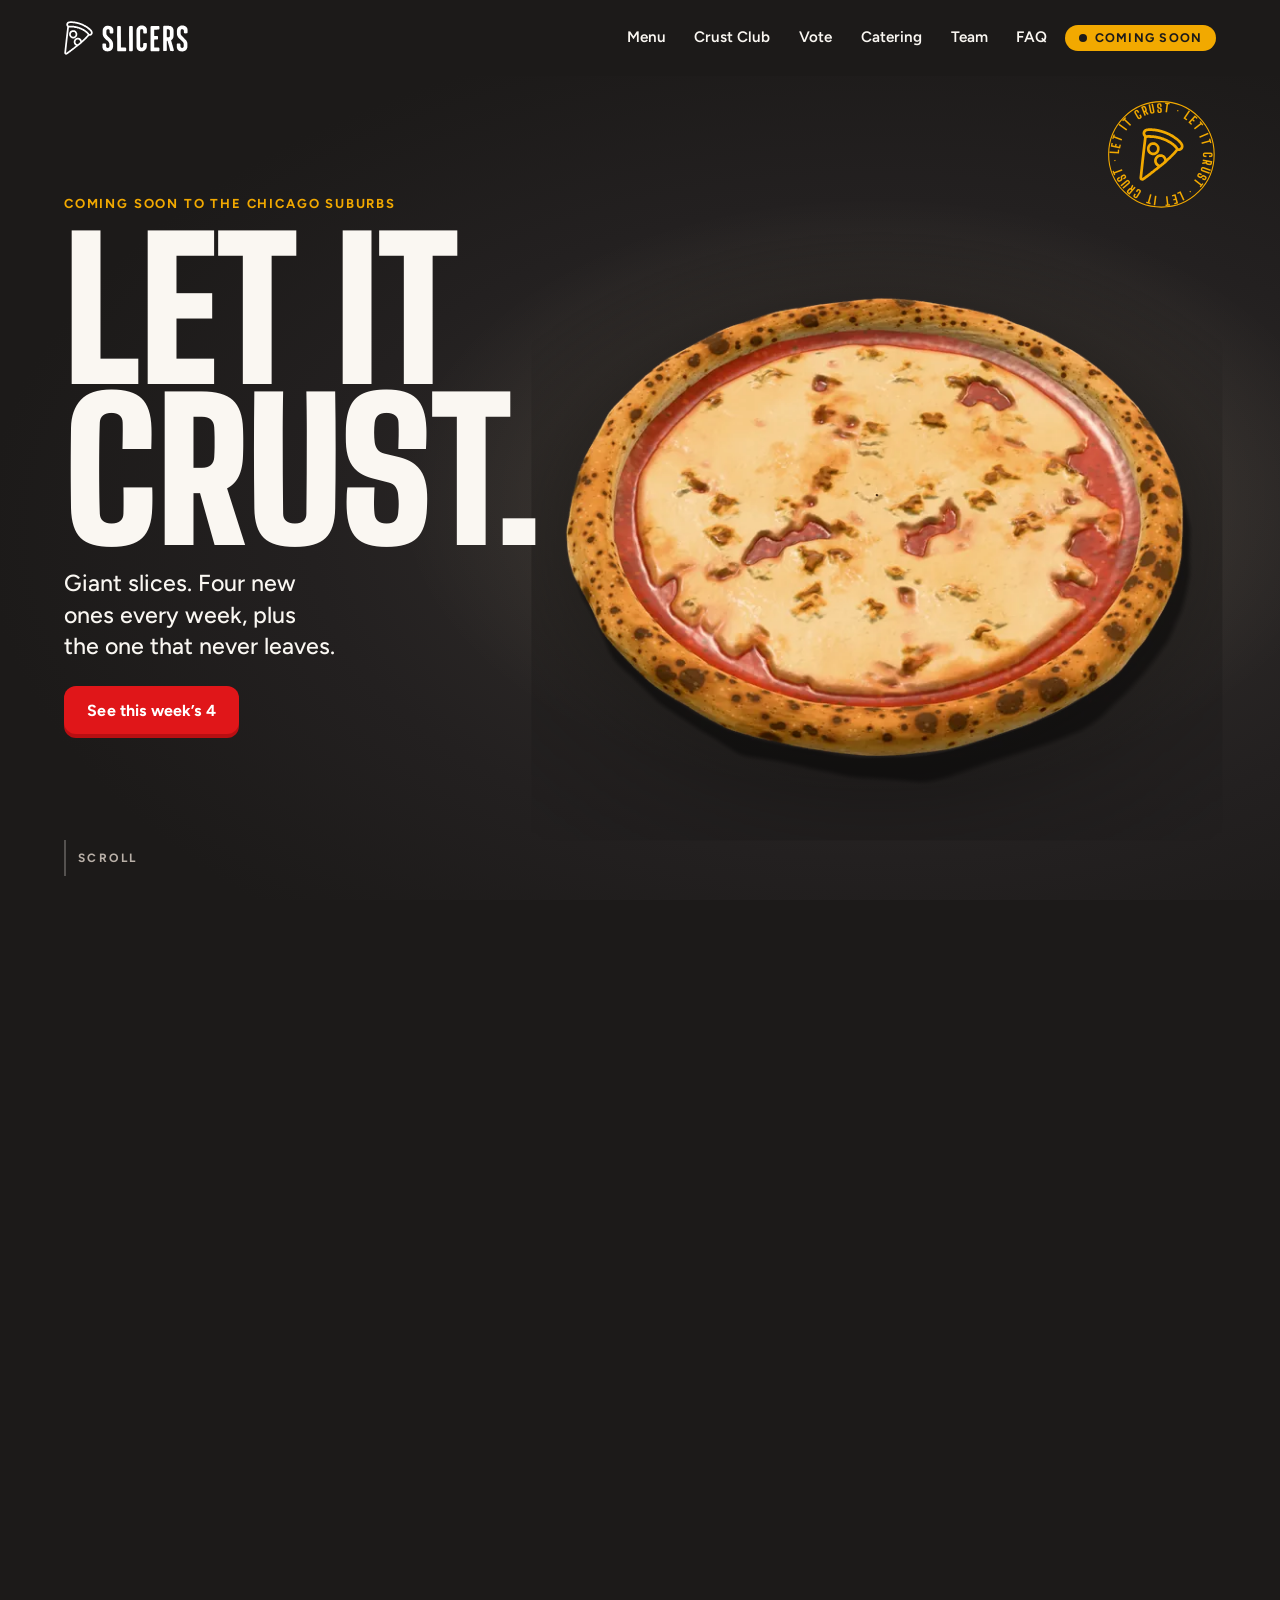
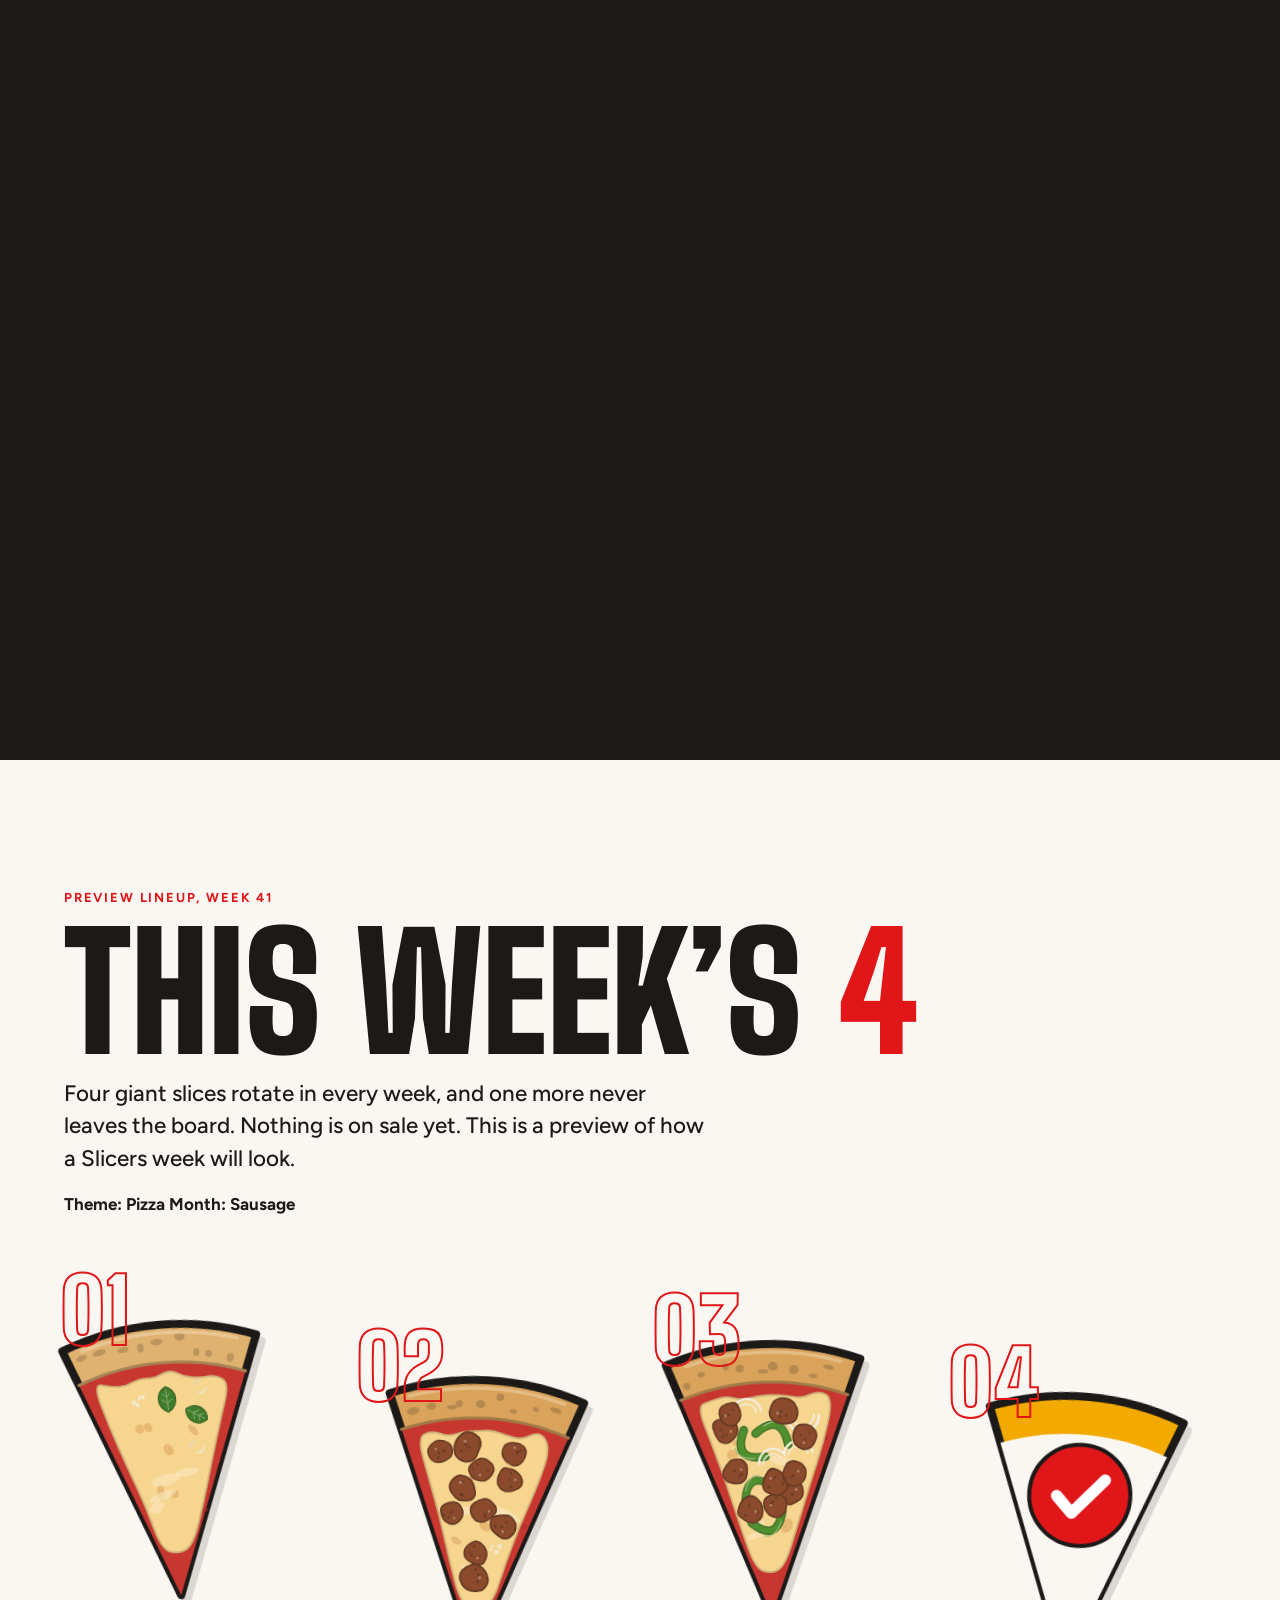
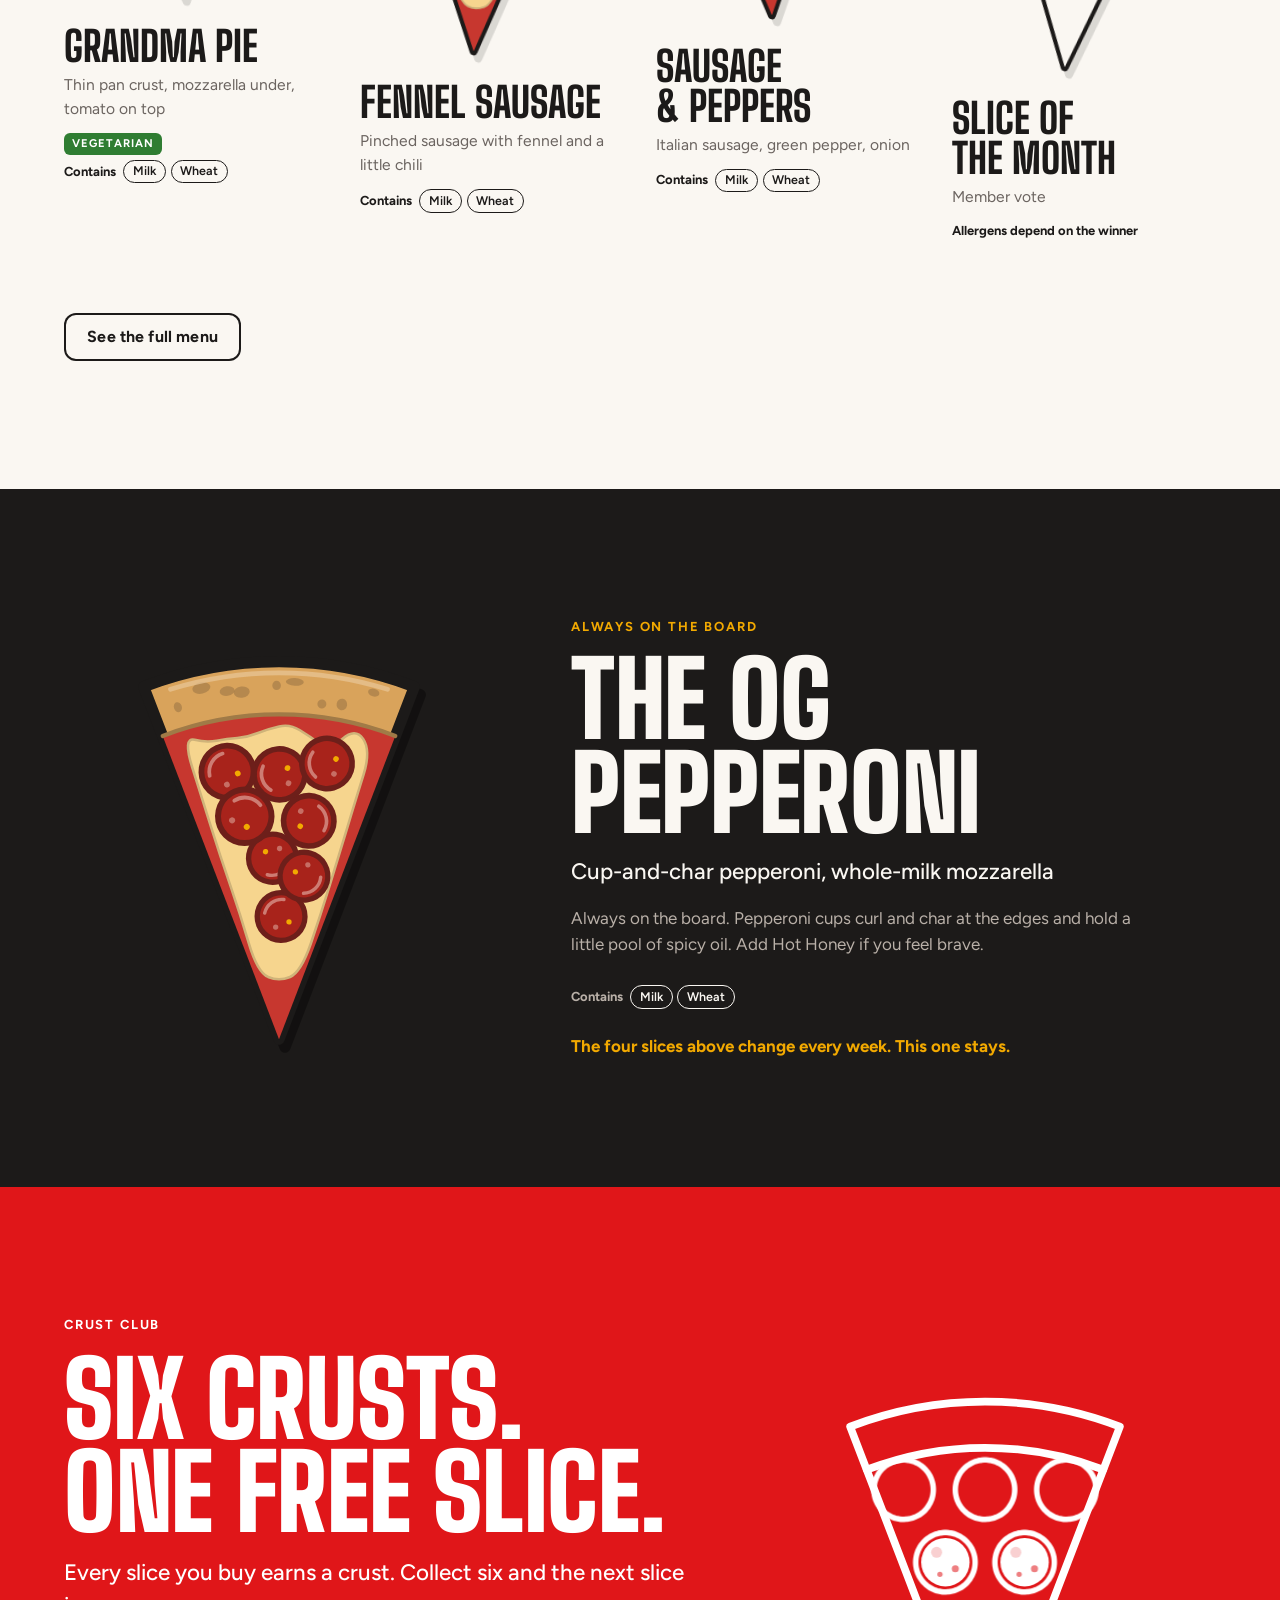
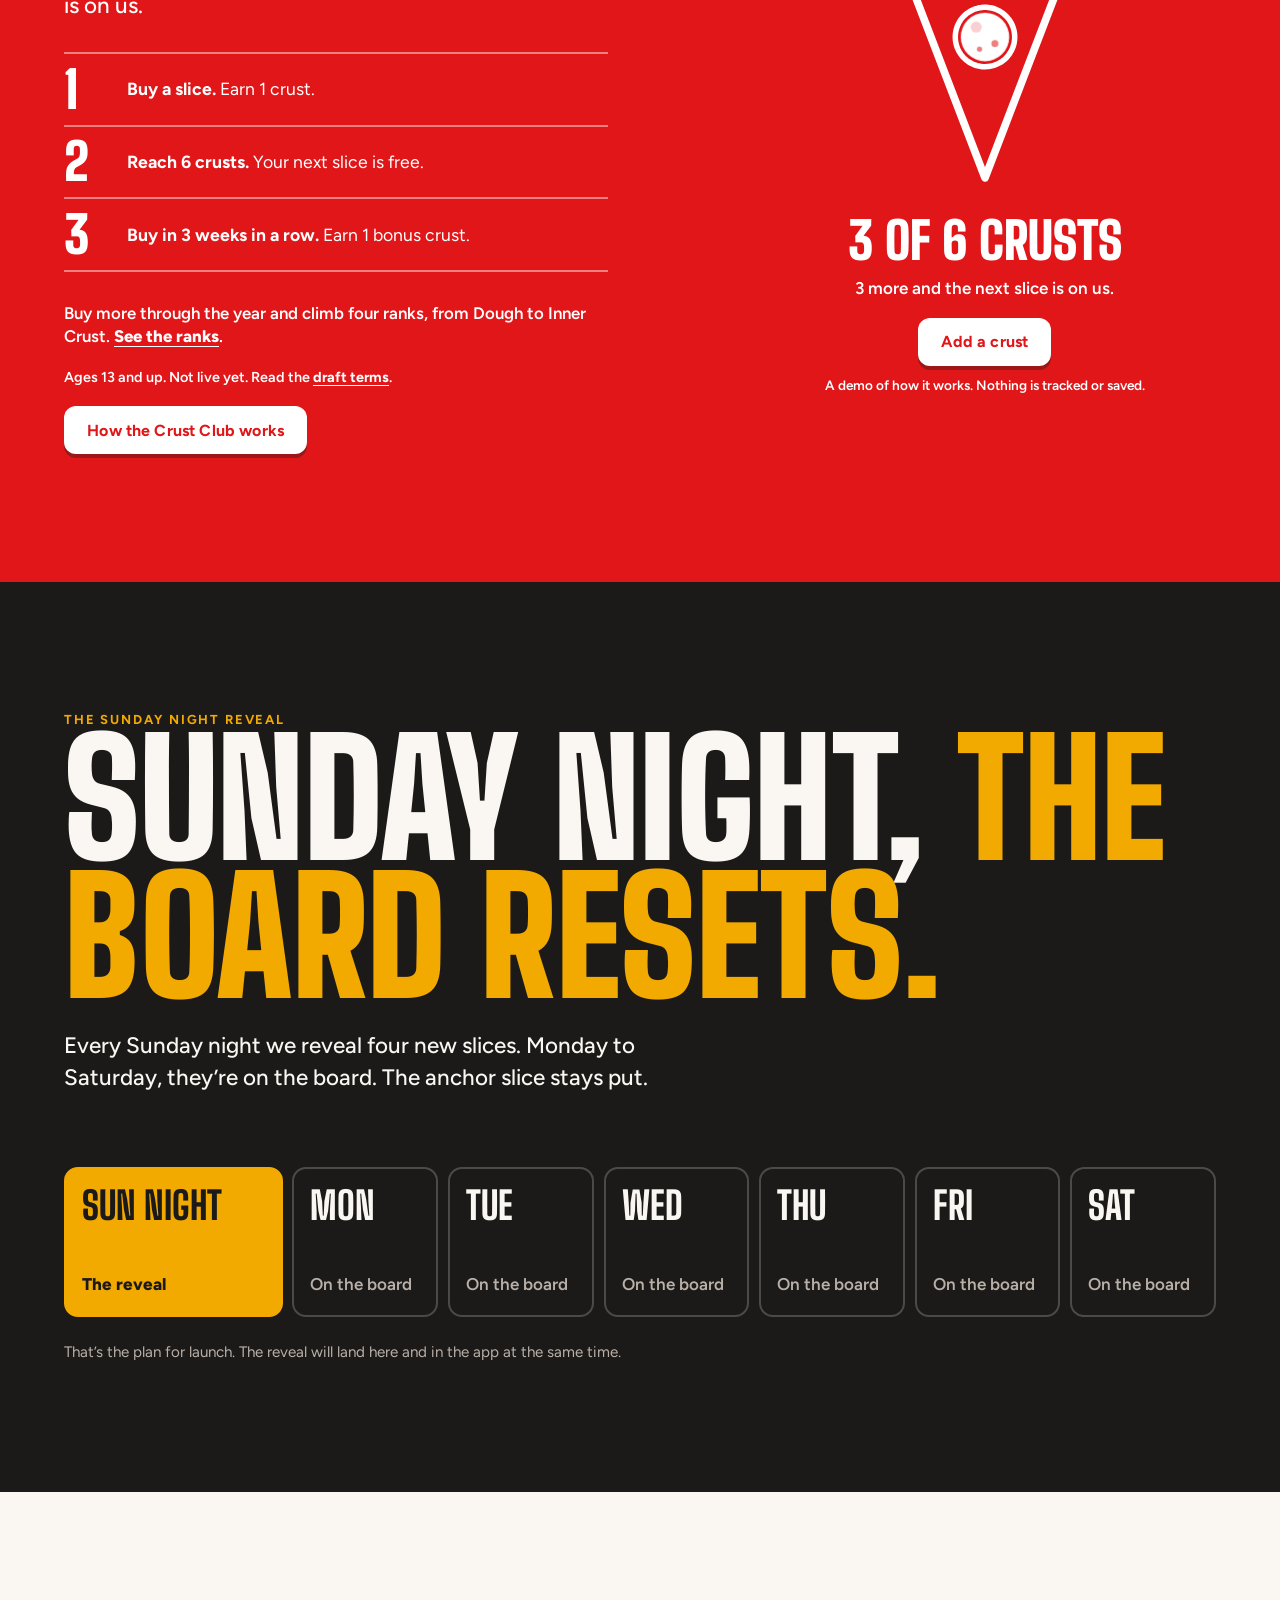
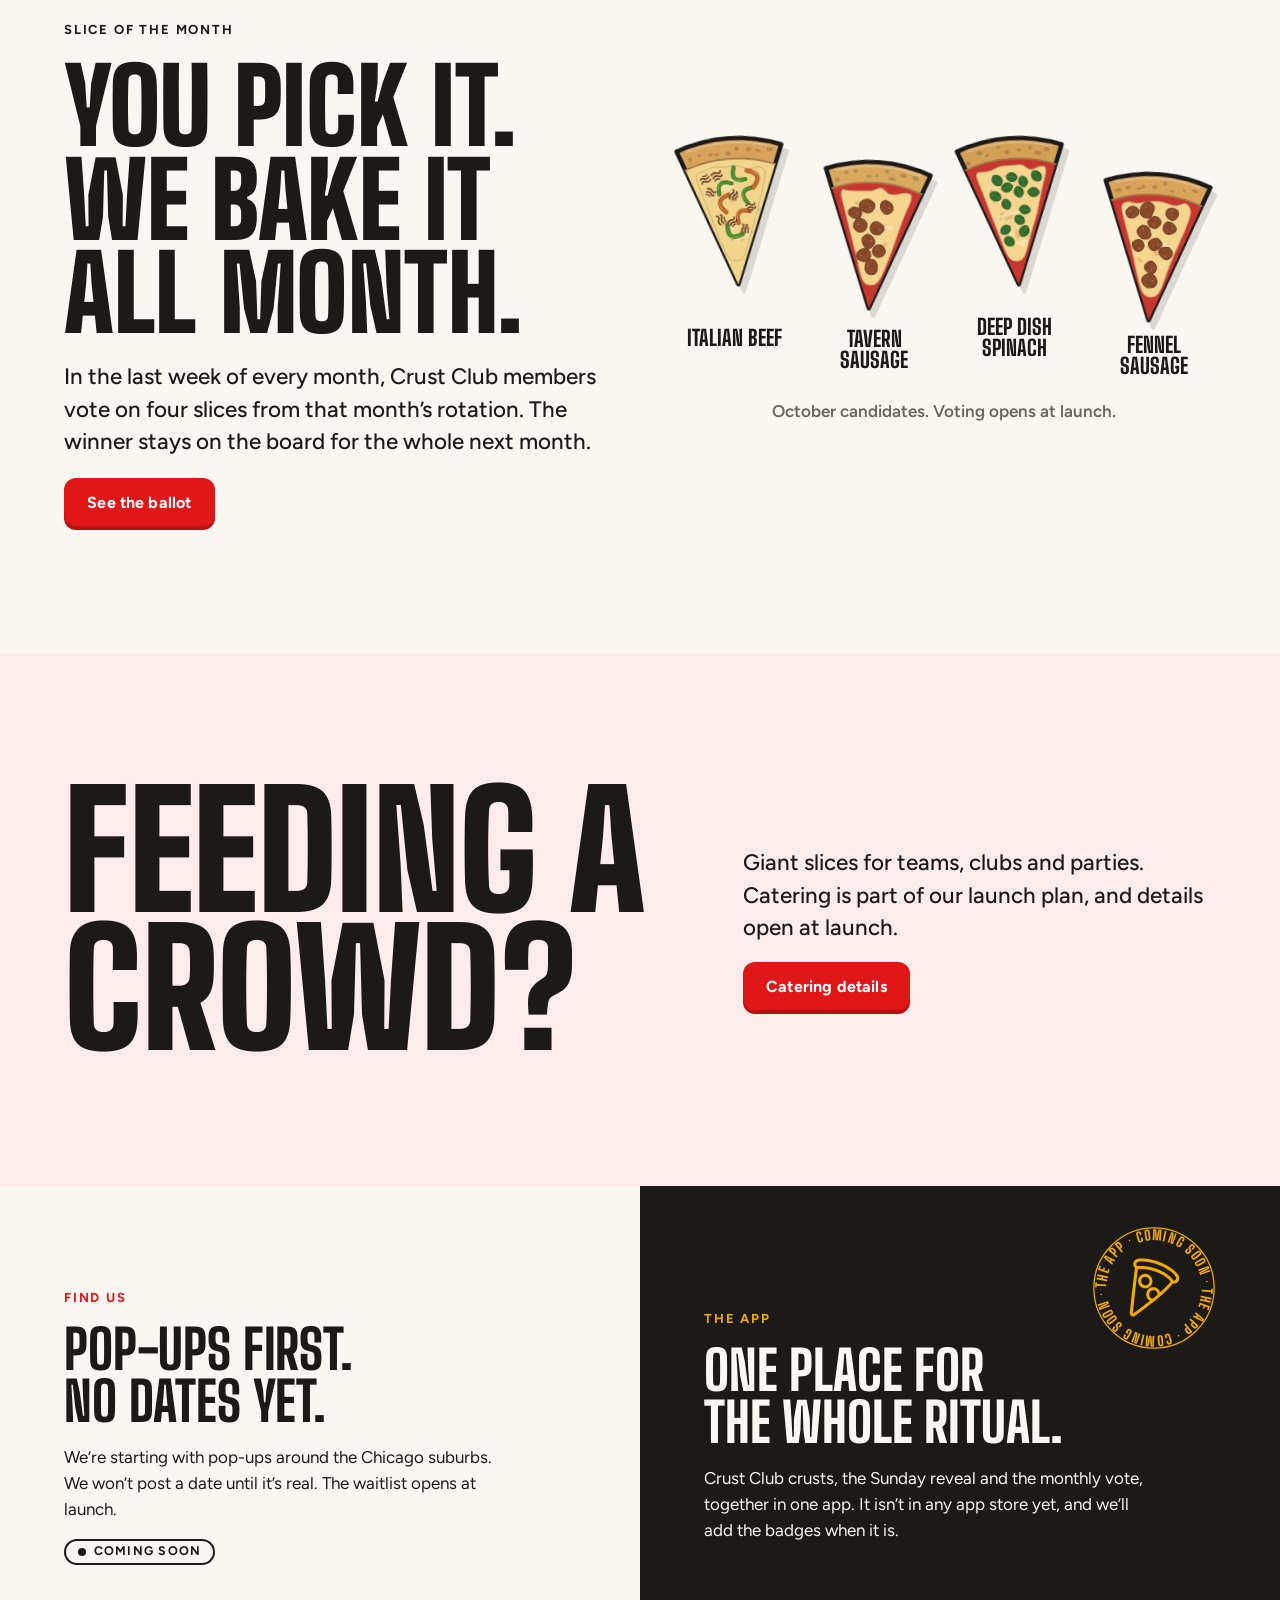
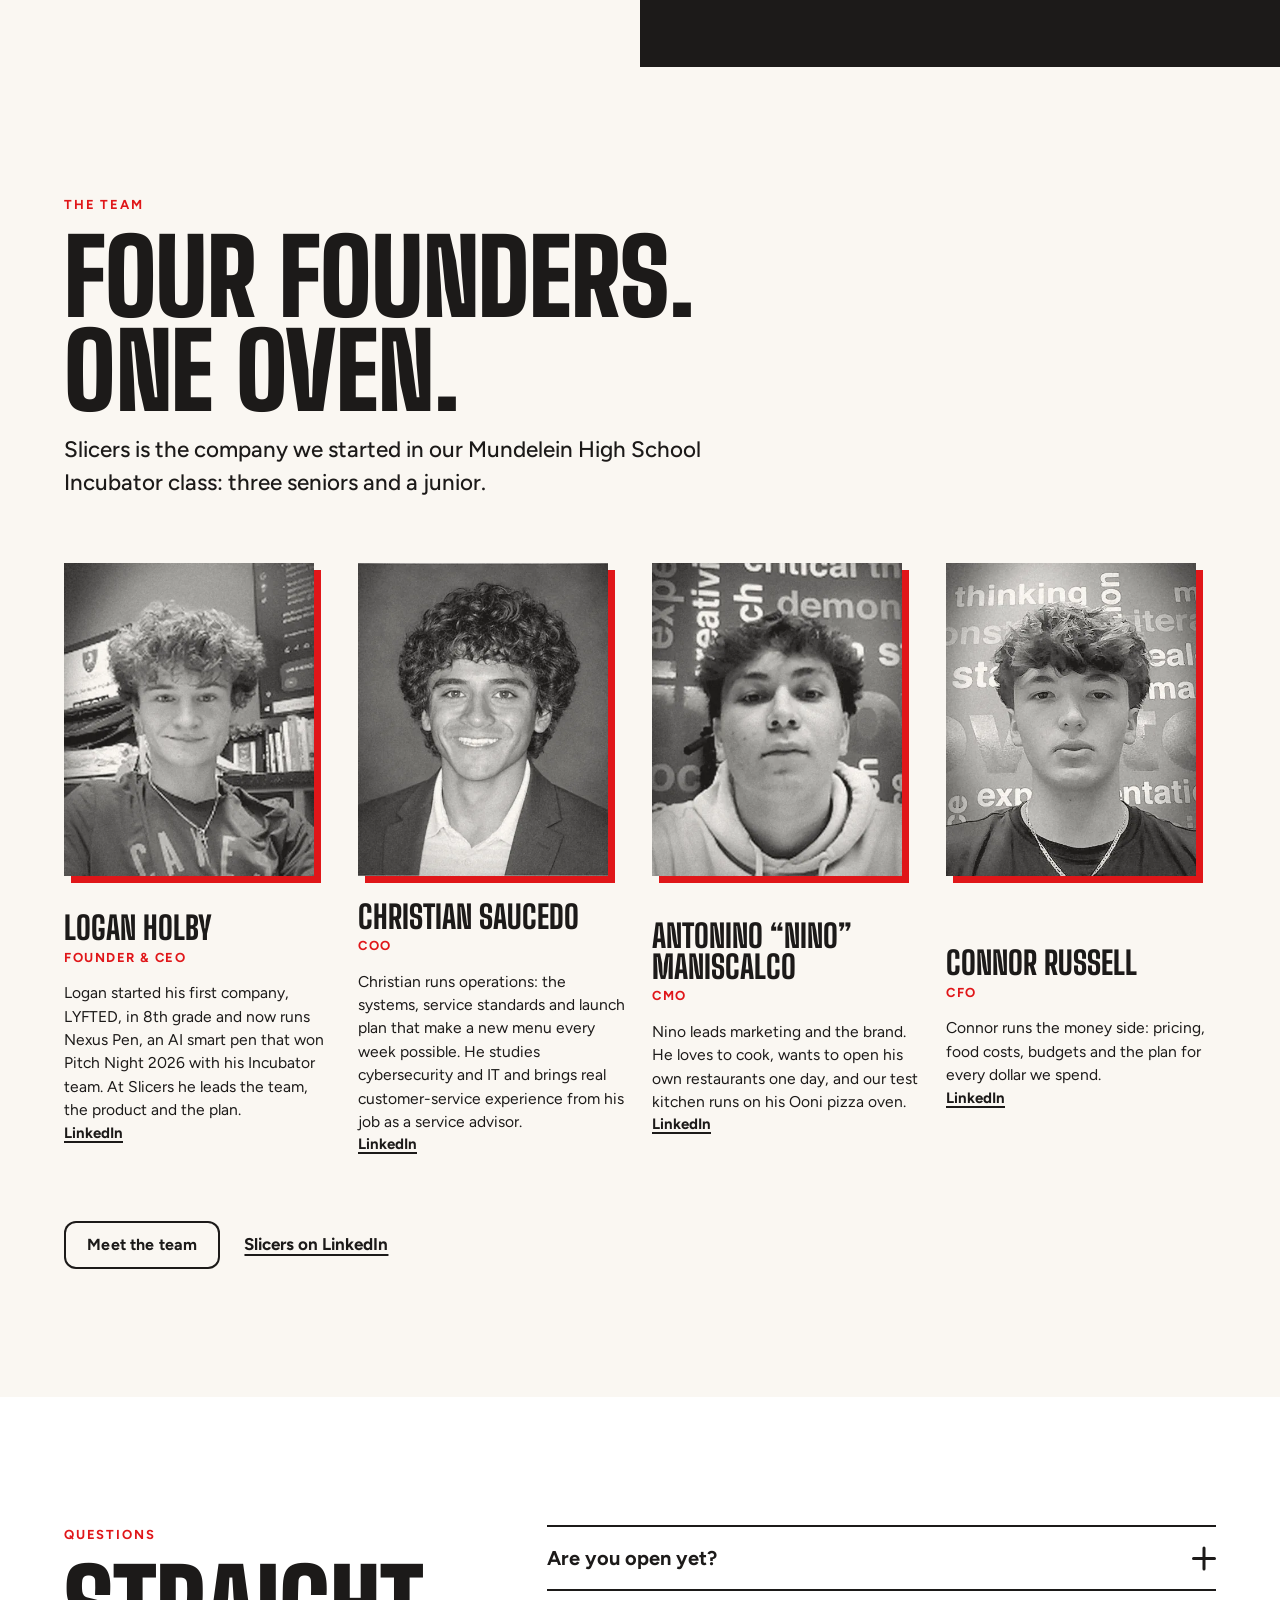
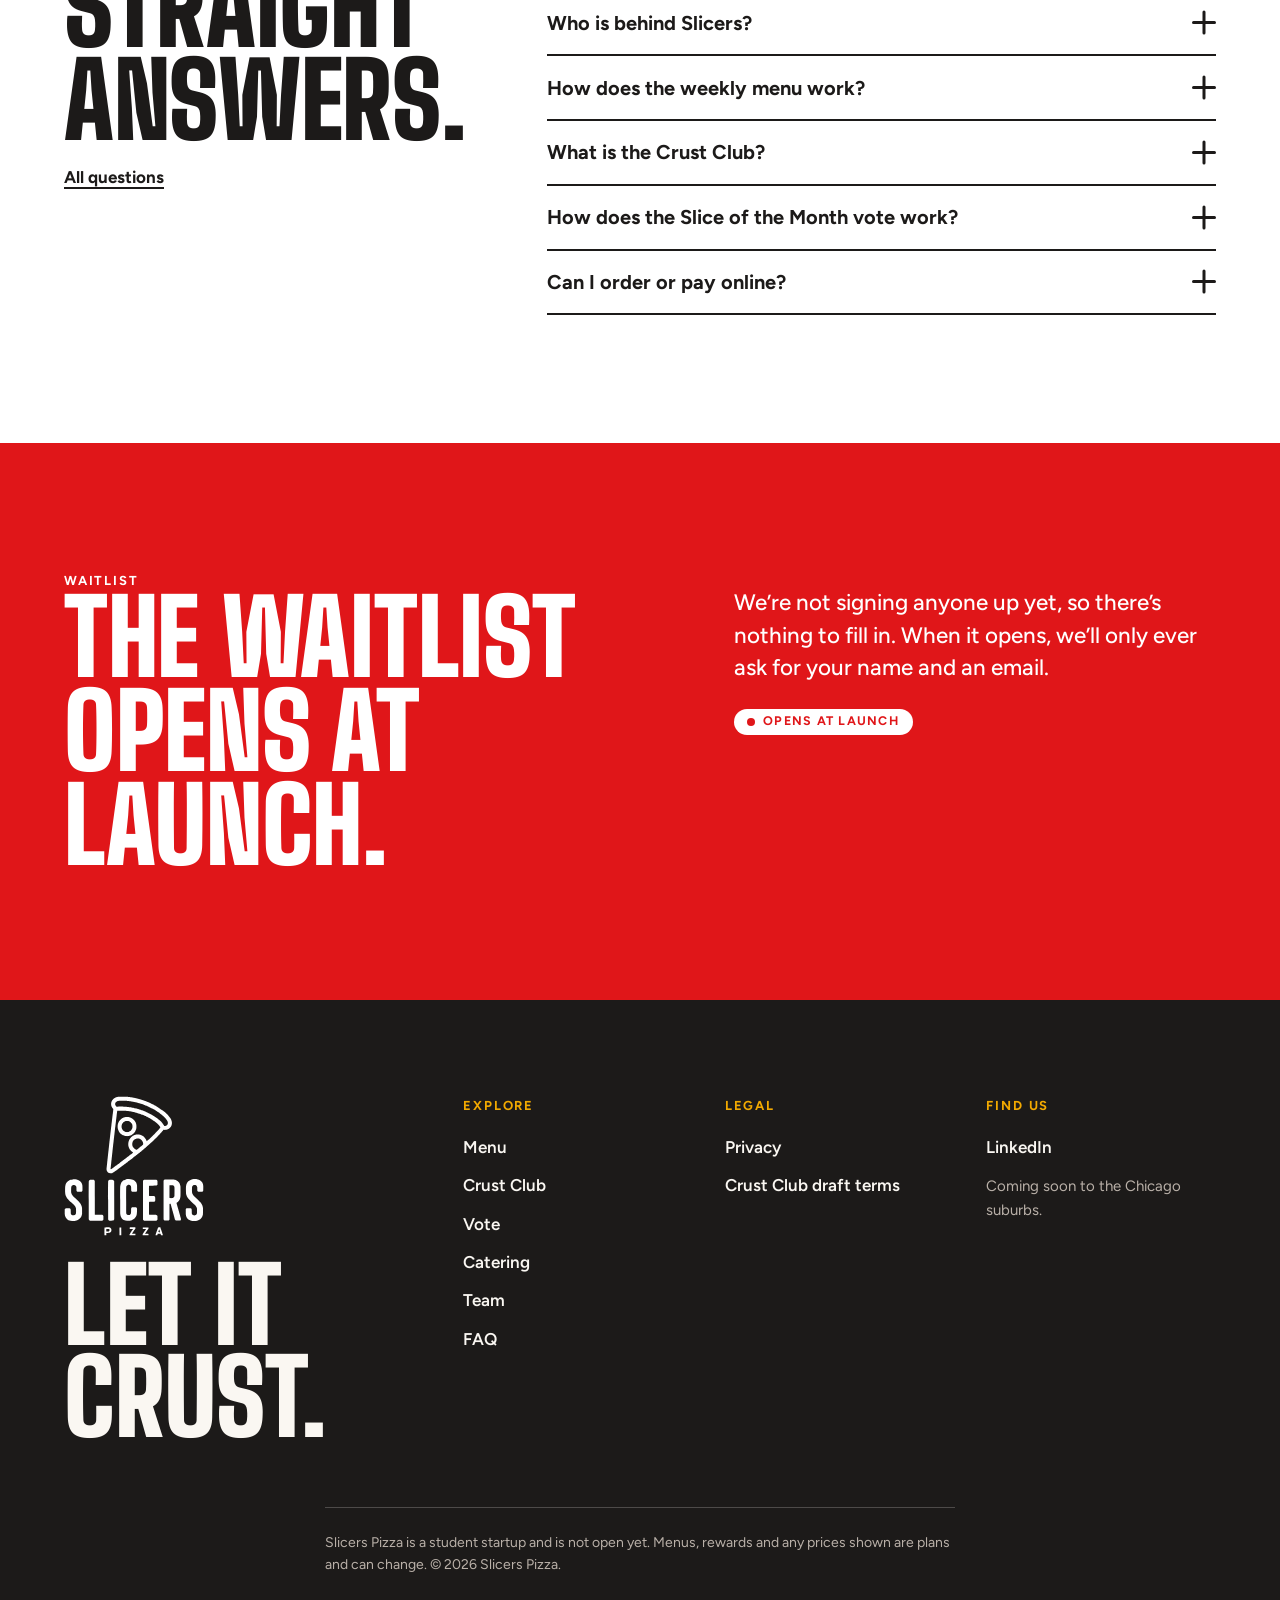
==== index.html @ 48d0ffda "Publish the Slicers Pizza website (coming soon, noindex) Built static site only: home, menu, rewards" ====
<!doctype html>
<html lang="en" class="no-js">
<head>
<meta charset="utf-8">

<meta name="viewport" content="width=device-width, initial-scale=1, viewport-fit=cover">
<title>Slicers Pizza | Let It Crust</title>
<meta name="description" content="Giant pizza slices, four new ones every week. Coming soon to the Chicago suburbs.">
<meta name="robots" content="noindex">
<meta name="theme-color" content="#1C1A19">
<link rel="canonical" href="https://loganholby-web.github.io/slicers-site/">
<link rel="icon" href="./favicon.svg" type="image/svg+xml">
<link rel="icon" href="./favicon-32.png" sizes="32x32" type="image/png">
<link rel="apple-touch-icon" href="./apple-touch-icon.png">
<meta property="og:type" content="website">
<meta property="og:site_name" content="Slicers Pizza">
<meta property="og:title" content="Slicers Pizza | Let It Crust">
<meta property="og:description" content="Giant pizza slices, four new ones every week. Coming soon to the Chicago suburbs.">
<meta property="og:url" content="https://loganholby-web.github.io/slicers-site/">
<meta property="og:image" content="https://loganholby-web.github.io/slicers-site/og.png">
<meta property="og:image:width" content="1200">
<meta property="og:image:height" content="630">
<meta property="og:image:alt" content="Slicers Pizza logo and the line Let It Crust, next to a pepperoni pizza.">
<meta name="twitter:card" content="summary_large_image">
<link rel="preload" as="image" href="./img/pizza-bare-720.webp" imagesrcset="./img/pizza-bare-720.webp 720w, ./img/pizza-bare.webp 1200w" imagesizes="(min-width: 900px) min(54vw, 84vh), min(94vw, 46vh)" type="image/webp" fetchpriority="high" media="(prefers-reduced-motion: no-preference)">
<script>(function(){var d=document.documentElement;d.classList.remove('no-js');d.classList.add('js');try{if(matchMedia('(prefers-reduced-motion: reduce)').matches)d.classList.add('reduced-motion');}catch(e){}})();</script>
  <script type="module" crossorigin src="./assets/main-Ccn2jmfo.js"></script>
  <link rel="stylesheet" crossorigin href="./assets/style-B_lL9VVs.css">
  <link rel="preload" as="font" type="font/woff2" href="./assets/big-shoulders-display-latin-wght-normal-Bn_gnr7w.woff2" crossorigin="">
  <link rel="preload" as="font" type="font/woff2" href="./assets/figtree-latin-wght-normal-D_ZTVpCC.woff2" crossorigin="">
</head>
<body class="page-home has-hero">
<!-- lineup: week 41 -->
<a class="skip-link" href="#main">Skip to content</a>
<header class="site-header" data-tone="dark" data-header>
<div class="site-header__bar">
<a class="brand" href="./" aria-label="Slicers Pizza, home">
<span class="brand__icon" aria-hidden="true"></span><span class="brand__word" aria-hidden="true"></span>
</a>
<nav class="primary-nav" aria-label="Primary"><ul><li><a href="./menu/">Menu</a></li><li><a href="./rewards/">Crust Club</a></li><li><a href="./vote/">Vote</a></li><li><a href="./catering/">Catering</a></li><li><a href="./team/">Team</a></li><li><a href="./faq/">FAQ</a></li></ul></nav>
<span class="status-pill site-header__cta">Coming soon</span>
<button class="menu-toggle" type="button" aria-expanded="false" aria-controls="mobile-menu" data-menu-toggle>
<span class="sr-only">Menu</span><span class="menu-toggle__bars" aria-hidden="true"></span>
</button>
</div>
<div class="mobile-menu" id="mobile-menu" data-mobile-menu data-tone="red" hidden>
<nav aria-label="Mobile"><ul><li style="--i:0"><a href="./menu/">Menu</a></li><li style="--i:1"><a href="./rewards/">Crust Club</a></li><li style="--i:2"><a href="./vote/">Vote</a></li><li style="--i:3"><a href="./catering/">Catering</a></li><li style="--i:4"><a href="./team/">Team</a></li><li style="--i:5"><a href="./faq/">FAQ</a></li></ul></nav>
<p class="mobile-menu__note">Coming soon to the Chicago suburbs.<br>Let It Crust.</p>
</div>
</header>
<main id="main" tabindex="-1">
<section class="hero" id="top" data-hero data-tone="dark" aria-labelledby="hero-title">
<div class="hero__pin">
<div class="hero__stage" data-hero-stage data-beat="1">
<div class="hero__light" aria-hidden="true"></div>
<div class="hero__pizza" data-hero-pizza>
<img class="hero__img hero__img--bare" src="./img/pizza-bare.webp" srcset="img/pizza-bare-720.webp 720w, img/pizza-bare.webp 1200w" sizes="(min-width: 900px) min(54vw, 84vh), min(94vw, 46vh)" alt="" width="1200" height="1200" decoding="async" fetchpriority="high">
<img class="hero__img hero__img--done" src="./img/pizza-finished.webp" alt="A pepperoni pizza with melted cheese and a charred crust." width="1200" height="1200" decoding="async" loading="lazy">
</div>
<div class="hero__copy hero__copy--1">
<p class="eyebrow hero__rise" style="--i:0">Coming soon to the Chicago suburbs</p>
<h1 class="hero__title hero__rise" style="--i:1" id="hero-title">Let it crust.</h1>
<p class="hero__sub hero__rise" style="--i:2">Giant slices. Four new ones every week, plus the one that never leaves.</p>
<p class="hero__actions hero__rise" style="--i:3">
<a class="btn" href="#lineup">See this week’s 4</a>

</p>
</div>
<div class="hero__copy hero__copy--2" aria-hidden="true">
<p class="hero__beat-title">Cup. Char. Melt.</p>
<p class="hero__beat-sub">Pepperoni that curls at the edge and crisps. Cheese that stretches.</p>
</div>
<div class="hero__copy hero__copy--3" aria-hidden="true">
<p class="hero__beat-title">Cut it in four.</p>
<p class="hero__beat-sub">Four giant slices that change every week.</p>
</div>
<div class="hero__stamp"><span class="stamp" aria-hidden="true">
<svg class="stamp__svg" viewBox="0 0 200 200" focusable="false">
<defs><path id="stamp-hero" d="M100 100m-77 0a77 77 0 1 1 154 0a77 77 0 1 1-154 0"/></defs>
<circle class="stamp__ring" cx="100" cy="100" r="97"/>
<text class="stamp__text"><textPath href="#stamp-hero" textLength="476" lengthAdjust="spacing">LET IT CRUST · LET IT CRUST · LET IT CRUST · </textPath></text>
</svg>
<span class="stamp__icon"></span>
</span></div>
<p class="hero__cue" aria-hidden="true"><span class="hero__cue-line"></span>Scroll</p>
</div>
</div>
</section><section class="section lineup" id="lineup" data-tone="light" aria-labelledby="lineup-title">
<div class="wrap">
<header class="lineup__head">
<p class="eyebrow">Preview lineup, week 41</p>
<h2 class="display-xl" id="lineup-title">This week’s <span class="display-xl__num">4</span></h2>
<p class="lead">Four giant slices rotate in every week, and one more never leaves the board. Nothing is on sale yet. This is a preview of how a Slicers week will look.</p>
<p class="lineup__theme">Theme: Pizza Month: Sausage</p>

</header>
<ol class="lineup__list"><li class="slot" style="--i:0" data-reveal>
<span class="slot__num" aria-hidden="true">01</span>
<div class="slot__art"><svg class="slice-art" viewBox="0 0 200 272" aria-hidden="true" focusable="false"><path d="M100 262L15.4 41.7A236 236 0 0 1 184.6 41.7Z" fill="#E0B26F" stroke="#1C1A19" stroke-width="7" stroke-linejoin="round"/><path d="M100 262L27.3 72.5A203 203 0 0 1 172.7 72.5Z" fill="#C7372F"/><ellipse cx="67.6" cy="152.1" rx="6.6" ry="1.8" fill="#a8322b" opacity=".55" transform="rotate(19.2 67.6 152.1)"/><ellipse cx="120.4" cy="190.9" rx="9.8" ry="2.5" fill="#a8322b" opacity=".55" transform="rotate(-8.2 120.4 190.9)"/><ellipse cx="126.6" cy="134.3" rx="9.8" ry="2.7" fill="#a8322b" opacity=".55" transform="rotate(-6.6 126.6 134.3)"/><path d="M93.1 223.1Q86.2 220.2 81.3 201.8Q76.4 183.5 69.8 165.6Q63.2 147.8 57 129.8Q50.8 111.9 45.1 91.9Q39.4 71.9 47 74.2Q54.6 76.5 61.3 76.8Q68 77 74.1 74Q80.3 71 86.9 71.7Q93.5 72.4 100.1 69Q106.7 65.6 113.1 69.4Q119.5 73.2 125.9 74.1Q132.4 75 139.2 74.4Q146 73.9 151.8 77.7Q157.5 81.5 152.6 96.5Q147.8 111.4 142.2 129.6Q136.7 147.7 131.4 166Q126.1 184.3 120 202.3Q113.8 220.2 106.9 223.1Q100 226 93.1 223.1Z" fill="#F6D58E" stroke="#cfb379" stroke-width="1.6" stroke-linejoin="round"/><ellipse cx="100.1" cy="135.1" rx="5.3" ry="4" fill="#d79d55" opacity=".5" transform="rotate(59.2 100.1 135.1)"/><ellipse cx="90.3" cy="170.9" rx="7.5" ry="3.1" fill="#d79d55" opacity=".5" transform="rotate(88.1 90.3 170.9)"/><ellipse cx="76.5" cy="115.1" rx="3.8" ry="4" fill="#d79d55" opacity=".5" transform="rotate(175.1 76.5 115.1)"/><ellipse cx="122.9" cy="119.8" rx="6" ry="2.8" fill="#d79d55" opacity=".5" transform="rotate(50.9 122.9 119.8)"/><ellipse cx="84.1" cy="114.3" rx="3.4" ry="4.2" fill="#d79d55" opacity=".5" transform="rotate(156.4 84.1 114.3)"/><ellipse cx="102.1" cy="174" rx="3.5" ry="3.5" fill="#d79d55" opacity=".5" transform="rotate(88 102.1 174)"/><ellipse cx="85.6" cy="184.5" rx="6.9" ry="4.7" fill="#fbe8c2" opacity=".6" transform="rotate(-27.8 85.6 184.5)"/><ellipse cx="114.7" cy="155.8" rx="10.4" ry="3.4" fill="#fbe8c2" opacity=".6" transform="rotate(-6.3 114.7 155.8)"/><ellipse cx="95.7" cy="161" rx="12.6" ry="4.7" fill="#fbe8c2" opacity=".6" transform="rotate(-11.8 95.7 161)"/><ellipse cx="91.2" cy="174.9" rx="12.6" ry="3.6" fill="#fbe8c2" opacity=".6" transform="rotate(-17.4 91.2 174.9)"/><g transform="translate(127 106.4) rotate(121.8) scale(10.4)"><path d="M0 1 C-.95 .55 -.85 -.65 0 -1 C.85 -.65 .95 .55 0 1Z" fill="#3F7D2B" stroke="#355f26" stroke-width=".09"/><path d="M0 .85 L0 -.75 M0 .3 L-.4 0 M0 .3 L.4 0 M0 -.2 L-.3 -.45 M0 -.2 L.3 -.45" stroke="#8cae78" stroke-width=".07" stroke-linecap="round" fill="none"/></g><g transform="translate(102.5 91.4) rotate(356.9) scale(11.1)"><path d="M0 1 C-.95 .55 -.85 -.65 0 -1 C.85 -.65 .95 .55 0 1Z" fill="#3F7D2B" stroke="#355f26" stroke-width=".09"/><path d="M0 .85 L0 -.75 M0 .3 L-.4 0 M0 .3 L.4 0 M0 -.2 L-.3 -.45 M0 -.2 L.3 -.45" stroke="#8cae78" stroke-width=".07" stroke-linecap="round" fill="none"/></g><g transform="translate(126.6 136) rotate(140.6) scale(5.6)"><path d="M-.9 .1 A1 1 0 0 1 .9 .1 A.75 .75 0 0 0 -.9 .1Z" fill="#EDE4C8"/><g transform="translate(.15 .85) rotate(160)"><path d="M-.7 .05 A.8 .8 0 0 1 .7 .05 A.55 .55 0 0 0 -.7 .05Z" fill="#dcd4ba"/></g></g><g transform="translate(133 84.5) rotate(158.3) scale(5.4)"><path d="M-.9 .1 A1 1 0 0 1 .9 .1 A.75 .75 0 0 0 -.9 .1Z" fill="#EDE4C8"/><g transform="translate(.15 .85) rotate(160)"><path d="M-.7 .05 A.8 .8 0 0 1 .7 .05 A.55 .55 0 0 0 -.7 .05Z" fill="#dcd4ba"/></g></g><g transform="translate(78.4 90.6) rotate(117.4) scale(5.4)"><g transform="translate(-0.6 0.1)"><path d="M0.2 -0.2Q0.4 0 0.2 0.2Q0.1 0.4 -0.1 0.3Q-0.3 0.2 -0.3 0Q-0.2 -0.2 -0.1 -0.2Q0.1 -0.3 0.2 -0.2Z" fill="#F3E7C4"/></g><g transform="translate(-0.2 0.2)"><path d="M0.2 -0.1Q0.4 0 0.2 0.1Q0.1 0.2 -0.1 0.2Q-0.2 0.2 -0.3 0Q-0.3 -0.2 -0.1 -0.2Q0.1 -0.2 0.2 -0.1Z" fill="#F3E7C4"/></g><g transform="translate(0.7 0.7)"><path d="M0.3 -0.2Q0.4 0 0.3 0.2Q0.1 0.4 -0.2 0.4Q-0.5 0.3 -0.5 0Q-0.5 -0.4 -0.2 -0.4Q0.1 -0.4 0.3 -0.2Z" fill="#F3E7C4"/></g><g transform="translate(0.7 0)"><path d="M0.3 -0.3Q0.5 0 0.3 0.2Q0.1 0.4 -0.1 0.4Q-0.4 0.3 -0.3 0Q-0.3 -0.2 0 -0.4Q0.2 -0.5 0.3 -0.3Z" fill="#F3E7C4"/></g><g transform="translate(-0.8 -0.3)"><path d="M0.3 -0.2Q0.4 0 0.3 0.2Q0.1 0.4 -0.1 0.3Q-0.3 0.2 -0.3 0Q-0.3 -0.2 -0.1 -0.3Q0.1 -0.4 0.3 -0.2Z" fill="#F3E7C4"/></g></g><path d="M27.3 72.5A203 203 0 0 1 172.7 72.5" fill="none" stroke="#a58455" stroke-width="2.6" stroke-linecap="round"/><ellipse cx="31.4" cy="49.4" rx="4.9" ry="2.6" fill="#a18153" opacity=".6" transform="rotate(-17.9 31.4 49.4)"/><ellipse cx="47.3" cy="45.9" rx="5.9" ry="2.7" fill="#a18153" opacity=".6" transform="rotate(-13.7 47.3 45.9)"/><ellipse cx="68" cy="45.2" rx="5" ry="2.5" fill="#a18153" opacity=".6" transform="rotate(-8.4 68 45.2)"/><ellipse cx="83.4" cy="44.7" rx="2.8" ry="3.9" fill="#a18153" opacity=".6" transform="rotate(-4.4 83.4 44.7)"/><ellipse cx="97.7" cy="40.8" rx="5.4" ry="2.7" fill="#a18153" opacity=".6" transform="rotate(-0.6 97.7 40.8)"/><ellipse cx="118" cy="37.7" rx="4.5" ry="3.6" fill="#a18153" opacity=".6" transform="rotate(4.6 118 37.7)"/><ellipse cx="131.4" cy="52.5" rx="2.7" ry="3.5" fill="#a18153" opacity=".6" transform="rotate(8.5 131.4 52.5)"/><ellipse cx="142" cy="54.6" rx="3" ry="3.1" fill="#a18153" opacity=".6" transform="rotate(11.5 142 54.6)"/><ellipse cx="160.4" cy="59.7" rx="3.1" ry="3.9" fill="#a18153" opacity=".6" transform="rotate(16.6 160.4 59.7)"/><path d="M32.2 43.3A229 229 0 0 1 167.8 43.3" fill="none" stroke="#eccea1" stroke-width="3" stroke-linecap="round" opacity=".75"/></svg></div>
<h3 class="slot__name">Grandma Pie</h3>
<p class="slot__tag">Thin pan crust, mozzarella under, tomato on top</p>
<div class="meta">
<span class="tag tag--veg">Vegetarian</span>
<p class="allergens"><span class="allergens__label">Contains</span><span class="chip">Milk</span><span class="chip">Wheat</span></p>
</div>
</li><li class="slot" style="--i:1" data-reveal>
<span class="slot__num" aria-hidden="true">02</span>
<div class="slot__art"><svg class="slice-art" viewBox="0 0 200 272" aria-hidden="true" focusable="false"><path d="M100 262L15.4 41.7A236 236 0 0 1 184.6 41.7Z" fill="#D9A35B" stroke="#1C1A19" stroke-width="7" stroke-linejoin="round"/><path d="M100 262L27.3 72.5A203 203 0 0 1 172.7 72.5Z" fill="#C7372F"/><ellipse cx="133.7" cy="151.6" rx="8.7" ry="2.4" fill="#a8322b" opacity=".55" transform="rotate(-4.5 133.7 151.6)"/><ellipse cx="128.3" cy="140.1" rx="8.6" ry="1.8" fill="#a8322b" opacity=".55" transform="rotate(-8.6 128.3 140.1)"/><ellipse cx="48.5" cy="90.7" rx="4.1" ry="3.2" fill="#a8322b" opacity=".55" transform="rotate(16.1 48.5 90.7)"/><path d="M93.1 223.1Q86.2 220.2 80.5 202.1Q74.8 184 69.7 165.6Q64.6 147.3 58.5 129.3Q52.4 111.3 47 95.1Q41.7 78.9 47.6 75.7Q53.6 72.4 60.8 74.5Q67.9 76.7 74.2 74.4Q80.4 72.1 86.9 71.3Q93.4 70.5 100 69.9Q106.6 69.3 113 71.4Q119.5 73.4 125.8 74.8Q132.2 76.2 139.8 72.1Q147.5 67.9 152.5 74.8Q157.5 81.7 153.3 96.8Q149.2 111.9 142.5 129.6Q135.7 147.4 129.7 165.5Q123.8 183.5 118.9 201.9Q114 220.3 107 223.1Q100 226 93.1 223.1Z" fill="#F6D58E" stroke="#cfb379" stroke-width="1.6" stroke-linejoin="round"/><ellipse cx="128.1" cy="110.4" rx="5.8" ry="3.8" fill="#d79d55" opacity=".5" transform="rotate(59.8 128.1 110.4)"/><ellipse cx="104.1" cy="153.1" rx="5.4" ry="3.7" fill="#d79d55" opacity=".5" transform="rotate(40.1 104.1 153.1)"/><ellipse cx="79.7" cy="166.6" rx="5.1" ry="2.6" fill="#d79d55" opacity=".5" transform="rotate(28.9 79.7 166.6)"/><ellipse cx="95" cy="109" rx="7.3" ry="3.8" fill="#d79d55" opacity=".5" transform="rotate(162.4 95 109)"/><ellipse cx="121.2" cy="105" rx="3.5" ry="3.9" fill="#d79d55" opacity=".5" transform="rotate(100.6 121.2 105)"/><ellipse cx="124" cy="95.1" rx="6.2" ry="4.7" fill="#d79d55" opacity=".5" transform="rotate(9.5 124 95.1)"/><ellipse cx="119.4" cy="142.4" rx="11" ry="3.8" fill="#fbe8c2" opacity=".6" transform="rotate(14.8 119.4 142.4)"/><ellipse cx="122" cy="141.1" rx="13.8" ry="3.1" fill="#fbe8c2" opacity=".6" transform="rotate(26.6 122 141.1)"/><ellipse cx="94.3" cy="191.4" rx="9.4" ry="3.6" fill="#fbe8c2" opacity=".6" transform="rotate(10.7 94.3 191.4)"/><ellipse cx="82.2" cy="140.5" rx="13.4" ry="3.8" fill="#fbe8c2" opacity=".6" transform="rotate(-5 82.2 140.5)"/><g transform="translate(75.1 142.7) rotate(202.6) scale(11.6)"><path d="M0.8 -0.3Q1 0 0.8 0.3Q0.5 0.7 0.2 0.8Q-0.2 0.9 -0.5 0.6Q-0.8 0.4 -0.8 0Q-0.8 -0.4 -0.5 -0.7Q-0.2 -0.9 0.2 -0.8Q0.5 -0.7 0.8 -0.3Z" fill="#8A4A2B" stroke="#643925" stroke-width=".12"/><circle cx="0.1" cy="-0.4" r="0.1" fill="#693c26"/><circle cx="0.5" cy="-0.4" r="0.1" fill="#693c26"/><circle cx="0.1" cy="0" r="0.1" fill="#693c26"/><circle cx="-0.3" cy="-0.3" r="0.1" fill="#b3876f"/></g><g transform="translate(102.4 139.2) rotate(141.7) scale(11.2)"><path d="M0.9 -0.4Q1.1 0 0.9 0.5Q0.7 0.9 0.3 0.9Q-0.2 0.9 -0.6 0.7Q-0.9 0.4 -0.9 0Q-1 -0.5 -0.6 -0.7Q-0.2 -0.8 0.2 -0.8Q0.6 -0.8 0.9 -0.4Z" fill="#8A4A2B" stroke="#643925" stroke-width=".12"/><circle cx="-0.4" cy="-0.4" r="0.1" fill="#693c26"/><circle cx="0.2" cy="-0.5" r="0.1" fill="#693c26"/><circle cx="0.1" cy="-0.3" r="0.1" fill="#693c26"/><circle cx="-0.3" cy="-0.3" r="0.1" fill="#b3876f"/></g><g transform="translate(85.5 84.9) rotate(19.2) scale(12.6)"><path d="M0.8 -0.4Q0.8 0 0.8 0.4Q0.7 0.9 0.2 1Q-0.2 1.1 -0.6 0.8Q-0.9 0.4 -0.9 0Q-0.9 -0.4 -0.6 -0.8Q-0.3 -1.1 0.2 -1Q0.7 -0.9 0.8 -0.4Z" fill="#8A4A2B" stroke="#643925" stroke-width=".12"/><circle cx="-0.3" cy="0.4" r="0.1" fill="#693c26"/><circle cx="-0.2" cy="-0.1" r="0.1" fill="#693c26"/><circle cx="0.1" cy="0" r="0.1" fill="#693c26"/><circle cx="-0.3" cy="-0.3" r="0.1" fill="#b3876f"/></g><g transform="translate(98.2 176.4) rotate(215) scale(11)"><path d="M0.9 -0.4Q1 0 0.8 0.4Q0.7 0.8 0.2 0.8Q-0.2 0.8 -0.5 0.6Q-0.8 0.4 -0.9 -0.1Q-1 -0.5 -0.6 -0.7Q-0.2 -0.9 0.2 -0.9Q0.7 -0.9 0.9 -0.4Z" fill="#8A4A2B" stroke="#643925" stroke-width=".12"/><circle cx="0.5" cy="0.3" r="0.1" fill="#693c26"/><circle cx="0.2" cy="-0.4" r="0.1" fill="#693c26"/><circle cx="0.5" cy="-0.3" r="0.1" fill="#693c26"/><circle cx="-0.3" cy="-0.3" r="0.1" fill="#b3876f"/></g><g transform="translate(123.5 111.2) rotate(134.8) scale(11.2)"><path d="M0.9 -0.4Q1.1 0 0.9 0.4Q0.6 0.8 0.2 0.9Q-0.3 1.1 -0.5 0.7Q-0.8 0.4 -0.8 0Q-0.9 -0.4 -0.6 -0.8Q-0.3 -1.1 0.2 -0.9Q0.6 -0.8 0.9 -0.4Z" fill="#8A4A2B" stroke="#643925" stroke-width=".12"/><circle cx="0.3" cy="-0.5" r="0.1" fill="#693c26"/><circle cx="-0.4" cy="0.3" r="0.1" fill="#693c26"/><circle cx="0" cy="0" r="0.1" fill="#693c26"/><circle cx="-0.3" cy="-0.3" r="0.1" fill="#b3876f"/></g><g transform="translate(82.8 121.1) rotate(25) scale(12.7)"><path d="M0.8 -0.3Q1.1 0 0.9 0.4Q0.6 0.7 0.2 0.8Q-0.2 0.8 -0.5 0.6Q-0.9 0.4 -0.9 0Q-0.9 -0.4 -0.6 -0.7Q-0.2 -0.9 0.2 -0.8Q0.5 -0.7 0.8 -0.3Z" fill="#8A4A2B" stroke="#643925" stroke-width=".12"/><circle cx="0.1" cy="0.4" r="0.1" fill="#693c26"/><circle cx="-0.2" cy="-0.4" r="0.1" fill="#693c26"/><circle cx="0.2" cy="0.4" r="0.1" fill="#693c26"/><circle cx="-0.3" cy="-0.3" r="0.1" fill="#b3876f"/></g><g transform="translate(127.2 88) rotate(34) scale(11.3)"><path d="M0.7 -0.4Q0.9 0 0.8 0.4Q0.7 0.9 0.2 0.9Q-0.2 1 -0.6 0.8Q-1 0.5 -1 0Q-0.9 -0.4 -0.5 -0.6Q-0.2 -0.8 0.2 -0.8Q0.6 -0.7 0.7 -0.4Z" fill="#8A4A2B" stroke="#643925" stroke-width=".12"/><circle cx="0.1" cy="-0.1" r="0.1" fill="#693c26"/><circle cx="0.1" cy="-0.2" r="0.1" fill="#693c26"/><circle cx="0.2" cy="-0.4" r="0.1" fill="#693c26"/><circle cx="-0.3" cy="-0.3" r="0.1" fill="#b3876f"/></g><g transform="translate(62.4 89.5) rotate(333) scale(11.2)"><path d="M0.8 -0.3Q1 0 0.8 0.4Q0.6 0.8 0.2 0.8Q-0.2 0.9 -0.6 0.7Q-1 0.5 -1 0Q-1 -0.5 -0.6 -0.7Q-0.2 -0.9 0.2 -0.8Q0.5 -0.7 0.8 -0.3Z" fill="#8A4A2B" stroke="#643925" stroke-width=".12"/><circle cx="-0.4" cy="0.4" r="0.1" fill="#693c26"/><circle cx="0.2" cy="0.1" r="0.1" fill="#693c26"/><circle cx="-0.2" cy="0.1" r="0.1" fill="#693c26"/><circle cx="-0.3" cy="-0.3" r="0.1" fill="#b3876f"/></g><g transform="translate(98.3 104.1) rotate(234.8) scale(11)"><path d="M0.8 -0.4Q0.9 0 0.8 0.4Q0.6 0.8 0.2 0.9Q-0.2 1.1 -0.6 0.8Q-0.9 0.4 -0.9 0Q-0.9 -0.4 -0.5 -0.7Q-0.2 -1 0.2 -0.9Q0.7 -0.9 0.8 -0.4Z" fill="#8A4A2B" stroke="#643925" stroke-width=".12"/><circle cx="0.4" cy="-0.5" r="0.1" fill="#693c26"/><circle cx="0.5" cy="0" r="0.1" fill="#693c26"/><circle cx="-0.3" cy="0.4" r="0.1" fill="#693c26"/><circle cx="-0.3" cy="-0.3" r="0.1" fill="#b3876f"/></g><g transform="translate(96.5 198.2) rotate(132.3) scale(12.8)"><path d="M0.8 -0.4Q1 0 0.8 0.4Q0.7 0.8 0.2 0.9Q-0.2 0.9 -0.6 0.7Q-0.9 0.4 -0.9 0Q-0.9 -0.4 -0.6 -0.8Q-0.3 -1.1 0.2 -1Q0.6 -0.8 0.8 -0.4Z" fill="#8A4A2B" stroke="#643925" stroke-width=".12"/><circle cx="0" cy="-0.4" r="0.1" fill="#693c26"/><circle cx="-0.5" cy="0.3" r="0.1" fill="#693c26"/><circle cx="-0.4" cy="-0.1" r="0.1" fill="#693c26"/><circle cx="-0.3" cy="-0.3" r="0.1" fill="#b3876f"/></g><g transform="translate(119.5 151.9) rotate(222.7) scale(11.5)"><path d="M0.9 -0.4Q1.1 0 0.8 0.3Q0.5 0.7 0.2 0.9Q-0.2 1 -0.6 0.8Q-1 0.5 -1 0Q-1 -0.5 -0.6 -0.7Q-0.2 -0.8 0.2 -0.8Q0.6 -0.8 0.9 -0.4Z" fill="#8A4A2B" stroke="#643925" stroke-width=".12"/><circle cx="0.4" cy="-0.4" r="0.1" fill="#693c26"/><circle cx="0" cy="-0.1" r="0.1" fill="#693c26"/><circle cx="0" cy="0.4" r="0.1" fill="#693c26"/><circle cx="-0.3" cy="-0.3" r="0.1" fill="#b3876f"/></g><g transform="translate(114.3 172.5) rotate(293.2) scale(5.2)"><g transform="translate(0.8 0.5)"><path d="M0.4 -0.3Q0.6 0 0.3 0.2Q0.1 0.3 -0.2 0.3Q-0.5 0.4 -0.4 0.1Q-0.3 -0.2 -0.1 -0.4Q0.2 -0.5 0.4 -0.3Z" fill="#F3E7C4"/></g><g transform="translate(0.3 -0.7)"><path d="M0.2 -0.1Q0.3 0 0.2 0.2Q0.1 0.3 -0.1 0.3Q-0.3 0.2 -0.3 0Q-0.3 -0.2 -0.1 -0.3Q0.1 -0.3 0.2 -0.1Z" fill="#F3E7C4"/></g><g transform="translate(-0.3 0.4)"><path d="M0.3 -0.3Q0.5 0 0.3 0.3Q0.2 0.5 -0.1 0.4Q-0.4 0.3 -0.4 0Q-0.5 -0.3 -0.1 -0.4Q0.2 -0.5 0.3 -0.3Z" fill="#F3E7C4"/></g><g transform="translate(-0.4 -0.7)"><path d="M0.2 -0.1Q0.3 0 0.2 0.2Q0.1 0.3 -0.1 0.3Q-0.3 0.2 -0.3 0Q-0.3 -0.2 -0.1 -0.2Q0.1 -0.3 0.2 -0.1Z" fill="#F3E7C4"/></g><g transform="translate(0.7 0.3)"><path d="M0.2 -0.2Q0.3 0 0.2 0.2Q0.1 0.3 -0.1 0.3Q-0.3 0.2 -0.3 0Q-0.3 -0.2 -0.1 -0.3Q0.1 -0.4 0.2 -0.2Z" fill="#F3E7C4"/></g></g><path d="M27.3 72.5A203 203 0 0 1 172.7 72.5" fill="none" stroke="#a07a47" stroke-width="2.6" stroke-linecap="round"/><ellipse cx="36.6" cy="56" rx="5.7" ry="3.2" fill="#9d7746" opacity=".6" transform="rotate(-17.1 36.6 56)"/><ellipse cx="52.2" cy="51.1" rx="4.3" ry="3.2" fill="#9d7746" opacity=".6" transform="rotate(-12.8 52.2 51.1)"/><ellipse cx="70.1" cy="51" rx="4.3" ry="1.9" fill="#9d7746" opacity=".6" transform="rotate(-8.1 70.1 51)"/><ellipse cx="76.4" cy="47.6" rx="3" ry="3" fill="#9d7746" opacity=".6" transform="rotate(-6.3 76.4 47.6)"/><ellipse cx="94.9" cy="47.1" rx="4.1" ry="3.3" fill="#9d7746" opacity=".6" transform="rotate(-1.4 94.9 47.1)"/><ellipse cx="111.7" cy="40.3" rx="3.3" ry="3.2" fill="#9d7746" opacity=".6" transform="rotate(3 111.7 40.3)"/><ellipse cx="123.7" cy="52" rx="3.3" ry="1.9" fill="#9d7746" opacity=".6" transform="rotate(6.4 123.7 52)"/><ellipse cx="143" cy="49.2" rx="2.7" ry="2" fill="#9d7746" opacity=".6" transform="rotate(11.4 143 49.2)"/><ellipse cx="160.4" cy="49.1" rx="5.2" ry="2.3" fill="#9d7746" opacity=".6" transform="rotate(15.8 160.4 49.1)"/><path d="M32.2 43.3A229 229 0 0 1 167.8 43.3" fill="none" stroke="#e8c595" stroke-width="3" stroke-linecap="round" opacity=".75"/></svg></div>
<h3 class="slot__name">Fennel Sausage</h3>
<p class="slot__tag">Pinched sausage with fennel and a little chili</p>
<div class="meta">

<p class="allergens"><span class="allergens__label">Contains</span><span class="chip">Milk</span><span class="chip">Wheat</span></p>
</div>
</li><li class="slot" style="--i:2" data-reveal>
<span class="slot__num" aria-hidden="true">03</span>
<div class="slot__art"><svg class="slice-art" viewBox="0 0 200 272" aria-hidden="true" focusable="false"><path d="M100 262L15.4 41.7A236 236 0 0 1 184.6 41.7Z" fill="#D9A35B" stroke="#1C1A19" stroke-width="7" stroke-linejoin="round"/><path d="M100 262L27.3 72.5A203 203 0 0 1 172.7 72.5Z" fill="#C7372F"/><ellipse cx="148.4" cy="109.4" rx="6" ry="3.1" fill="#a8322b" opacity=".55" transform="rotate(-4.3 148.4 109.4)"/><ellipse cx="127.6" cy="147.9" rx="6.4" ry="2.5" fill="#a8322b" opacity=".55" transform="rotate(-12.7 127.6 147.9)"/><ellipse cx="65.4" cy="132.1" rx="4.5" ry="2.7" fill="#a8322b" opacity=".55" transform="rotate(22.1 65.4 132.1)"/><path d="M93.4 223Q86.8 220 81.1 201.9Q75.3 183.8 70 165.5Q64.7 147.3 58.8 129.2Q52.9 111.2 47.1 94.6Q41.3 78 47.7 75.9Q54 73.9 60.4 72.1Q66.8 70.2 73.7 72.2Q80.6 74.2 87 72.8Q93.5 71.4 100 70.9Q106.6 70.3 113.1 71Q119.7 71.6 126.1 73Q132.5 74.5 139.9 71.4Q147.4 68.2 153.5 71.7Q159.6 75.1 155 93.7Q150.5 112.3 143.9 130.1Q137.4 148 131.3 166Q125.2 184 118.9 201.9Q112.7 219.9 106.4 222.9Q100 226 93.4 223Z" fill="#F6D58E" stroke="#cfb379" stroke-width="1.6" stroke-linejoin="round"/><ellipse cx="74.5" cy="111.1" rx="3.6" ry="2.3" fill="#d79d55" opacity=".5" transform="rotate(158.2 74.5 111.1)"/><ellipse cx="105.5" cy="174.2" rx="5.6" ry="3.2" fill="#d79d55" opacity=".5" transform="rotate(8 105.5 174.2)"/><ellipse cx="115.5" cy="184.7" rx="6.6" ry="4.9" fill="#d79d55" opacity=".5" transform="rotate(124.9 115.5 184.7)"/><ellipse cx="70.6" cy="121.7" rx="4.7" ry="4.8" fill="#d79d55" opacity=".5" transform="rotate(163.5 70.6 121.7)"/><ellipse cx="111.3" cy="158" rx="3.7" ry="3.3" fill="#d79d55" opacity=".5" transform="rotate(79 111.3 158)"/><ellipse cx="107.6" cy="164.9" rx="4.4" ry="2.4" fill="#d79d55" opacity=".5" transform="rotate(179.3 107.6 164.9)"/><ellipse cx="104.7" cy="95.7" rx="10.8" ry="3.7" fill="#fbe8c2" opacity=".6" transform="rotate(-6.8 104.7 95.7)"/><ellipse cx="91.7" cy="190.6" rx="12.2" ry="3.2" fill="#fbe8c2" opacity=".6" transform="rotate(-22.4 91.7 190.6)"/><ellipse cx="85.9" cy="177.2" rx="11.8" ry="3" fill="#fbe8c2" opacity=".6" transform="rotate(24.7 85.9 177.2)"/><ellipse cx="114.2" cy="128.6" rx="12.9" ry="3.7" fill="#fbe8c2" opacity=".6" transform="rotate(17.1 114.2 128.6)"/><g transform="translate(108.2 101.1) rotate(20.5) scale(15)"><path d="M-1 .55 Q0 -1.15 1 .55" fill="none" stroke="#3f6c28" stroke-width=".5" stroke-linecap="round"/><path d="M-1 .55 Q0 -1.15 1 .55" fill="none" stroke="#4E8F2E" stroke-width=".36" stroke-linecap="round"/><path d="M-.7 .0 Q-.1 -.78 .5 -.5" fill="none" stroke="#9ebe84" stroke-width=".07" stroke-linecap="round"/></g><g transform="translate(89.6 149.1) rotate(334.8) scale(13.8)"><path d="M-1 .55 Q0 -1.15 1 .55" fill="none" stroke="#3f6c28" stroke-width=".5" stroke-linecap="round"/><path d="M-1 .55 Q0 -1.15 1 .55" fill="none" stroke="#4E8F2E" stroke-width=".36" stroke-linecap="round"/><path d="M-.7 .0 Q-.1 -.78 .5 -.5" fill="none" stroke="#9ebe84" stroke-width=".07" stroke-linecap="round"/></g><g transform="translate(101.3 183.9) rotate(161) scale(14.5)"><path d="M-1 .55 Q0 -1.15 1 .55" fill="none" stroke="#3f6c28" stroke-width=".5" stroke-linecap="round"/><path d="M-1 .55 Q0 -1.15 1 .55" fill="none" stroke="#4E8F2E" stroke-width=".36" stroke-linecap="round"/><path d="M-.7 .0 Q-.1 -.78 .5 -.5" fill="none" stroke="#9ebe84" stroke-width=".07" stroke-linecap="round"/></g><g transform="translate(83.7 117.1) rotate(232.7) scale(14.9)"><path d="M-1 .55 Q0 -1.15 1 .55" fill="none" stroke="#3f6c28" stroke-width=".5" stroke-linecap="round"/><path d="M-1 .55 Q0 -1.15 1 .55" fill="none" stroke="#4E8F2E" stroke-width=".36" stroke-linecap="round"/><path d="M-.7 .0 Q-.1 -.78 .5 -.5" fill="none" stroke="#9ebe84" stroke-width=".07" stroke-linecap="round"/></g><g transform="translate(105.7 129.6) rotate(356.2) scale(12.2)"><path d="M-1 0 A1 1 0 0 1 .9 -.45" fill="none" stroke="#F3EEE1" stroke-width=".15" stroke-linecap="round"/><path d="M-.7 .05 A.7 .7 0 0 1 .6 -.3" fill="none" stroke="#F3EEE1" stroke-width=".13" stroke-linecap="round" opacity=".85"/></g><g transform="translate(84.3 85.7) rotate(16.9) scale(12.4)"><path d="M-1 0 A1 1 0 0 1 .9 -.45" fill="none" stroke="#F3EEE1" stroke-width=".15" stroke-linecap="round"/><path d="M-.7 .05 A.7 .7 0 0 1 .6 -.3" fill="none" stroke="#F3EEE1" stroke-width=".13" stroke-linecap="round" opacity=".85"/></g><g transform="translate(133.1 89.7) rotate(179.5) scale(13.7)"><path d="M-1 0 A1 1 0 0 1 .9 -.45" fill="none" stroke="#F3EEE1" stroke-width=".15" stroke-linecap="round"/><path d="M-.7 .05 A.7 .7 0 0 1 .6 -.3" fill="none" stroke="#F3EEE1" stroke-width=".13" stroke-linecap="round" opacity=".85"/></g><g transform="translate(128 123.8) rotate(13.1) scale(12.6)"><path d="M-1 0 A1 1 0 0 1 .9 -.45" fill="none" stroke="#F3EEE1" stroke-width=".15" stroke-linecap="round"/><path d="M-.7 .05 A.7 .7 0 0 1 .6 -.3" fill="none" stroke="#F3EEE1" stroke-width=".13" stroke-linecap="round" opacity=".85"/></g><g transform="translate(120.2 155) rotate(116.8) scale(11.6)"><path d="M0.9 -0.4Q1.1 0 0.9 0.4Q0.6 0.7 0.2 0.8Q-0.2 0.9 -0.6 0.7Q-1 0.5 -1 0Q-0.9 -0.5 -0.6 -0.7Q-0.2 -1 0.2 -0.9Q0.6 -0.7 0.9 -0.4Z" fill="#8A4A2B" stroke="#643925" stroke-width=".12"/><circle cx="0.2" cy="-0.2" r="0.1" fill="#693c26"/><circle cx="0.1" cy="-0.2" r="0.1" fill="#693c26"/><circle cx="-0.4" cy="0.5" r="0.1" fill="#693c26"/><circle cx="-0.3" cy="-0.3" r="0.1" fill="#b3876f"/></g><g transform="translate(65.3 99.2) rotate(157.5) scale(11.6)"><path d="M0.8 -0.5Q0.9 0 0.8 0.5Q0.7 0.9 0.3 0.9Q-0.2 0.8 -0.6 0.7Q-1 0.5 -0.9 0Q-0.9 -0.4 -0.6 -0.7Q-0.2 -1 0.2 -1Q0.7 -0.9 0.8 -0.5Z" fill="#8A4A2B" stroke="#643925" stroke-width=".12"/><circle cx="0.1" cy="-0.4" r="0.1" fill="#693c26"/><circle cx="0.4" cy="-0.4" r="0.1" fill="#693c26"/><circle cx="0.3" cy="0.1" r="0.1" fill="#693c26"/><circle cx="-0.3" cy="-0.3" r="0.1" fill="#b3876f"/></g><g transform="translate(84.6 169.4) rotate(160.2) scale(11.7)"><path d="M0.8 -0.4Q1.1 0 0.8 0.4Q0.6 0.7 0.2 0.9Q-0.3 1.1 -0.6 0.8Q-0.9 0.4 -0.9 0Q-0.9 -0.4 -0.6 -0.8Q-0.3 -1.1 0.2 -1Q0.6 -0.8 0.8 -0.4Z" fill="#8A4A2B" stroke="#643925" stroke-width=".12"/><circle cx="0.5" cy="-0.3" r="0.1" fill="#693c26"/><circle cx="-0.4" cy="-0.4" r="0.1" fill="#693c26"/><circle cx="0" cy="0.3" r="0.1" fill="#693c26"/><circle cx="-0.3" cy="-0.3" r="0.1" fill="#b3876f"/></g><g transform="translate(73 136.2) rotate(113.4) scale(11.4)"><path d="M0.8 -0.4Q1 0 0.9 0.4Q0.7 0.9 0.3 0.9Q-0.2 0.9 -0.6 0.7Q-0.9 0.4 -1 0Q-1 -0.5 -0.6 -0.7Q-0.2 -0.9 0.2 -0.9Q0.7 -0.8 0.8 -0.4Z" fill="#8A4A2B" stroke="#643925" stroke-width=".12"/><circle cx="0" cy="0.1" r="0.1" fill="#693c26"/><circle cx="0.2" cy="-0.4" r="0.1" fill="#693c26"/><circle cx="0" cy="-0.5" r="0.1" fill="#693c26"/><circle cx="-0.3" cy="-0.3" r="0.1" fill="#b3876f"/></g><g transform="translate(107.1 166.9) rotate(321.7) scale(11.1)"><path d="M0.8 -0.4Q1 0 0.8 0.3Q0.5 0.7 0.2 0.8Q-0.2 1 -0.6 0.7Q-0.9 0.4 -0.9 0Q-0.9 -0.4 -0.6 -0.8Q-0.3 -1.1 0.2 -0.9Q0.6 -0.8 0.8 -0.4Z" fill="#8A4A2B" stroke="#643925" stroke-width=".12"/><circle cx="0" cy="-0.4" r="0.1" fill="#693c26"/><circle cx="-0.2" cy="-0.4" r="0.1" fill="#693c26"/><circle cx="0.4" cy="-0.5" r="0.1" fill="#693c26"/><circle cx="-0.3" cy="-0.3" r="0.1" fill="#b3876f"/></g><g transform="translate(134.2 108.2) rotate(240.7) scale(11.4)"><path d="M0.9 -0.4Q1.2 0 0.9 0.4Q0.7 0.8 0.2 0.9Q-0.2 1 -0.5 0.7Q-0.8 0.4 -0.9 0Q-0.9 -0.5 -0.6 -0.7Q-0.2 -1 0.2 -0.9Q0.6 -0.8 0.9 -0.4Z" fill="#8A4A2B" stroke="#643925" stroke-width=".12"/><circle cx="-0.1" cy="-0.1" r="0.1" fill="#693c26"/><circle cx="0.3" cy="-0.2" r="0.1" fill="#693c26"/><circle cx="0.1" cy="0.5" r="0.1" fill="#693c26"/><circle cx="-0.3" cy="-0.3" r="0.1" fill="#b3876f"/></g><g transform="translate(70.1 86.1) rotate(299.8) scale(11)"><path d="M0.8 -0.4Q1.1 0 0.8 0.3Q0.5 0.7 0.2 0.8Q-0.2 0.9 -0.6 0.7Q-0.9 0.5 -0.9 0Q-0.9 -0.4 -0.5 -0.7Q-0.2 -1 0.2 -0.9Q0.6 -0.7 0.8 -0.4Z" fill="#8A4A2B" stroke="#643925" stroke-width=".12"/><circle cx="-0.4" cy="-0.5" r="0.1" fill="#693c26"/><circle cx="0.4" cy="0" r="0.1" fill="#693c26"/><circle cx="-0.1" cy="-0.1" r="0.1" fill="#693c26"/><circle cx="-0.3" cy="-0.3" r="0.1" fill="#b3876f"/></g><g transform="translate(107.2 146.2) rotate(353.5) scale(12.4)"><path d="M0.7 -0.3Q0.9 0 0.8 0.4Q0.7 0.8 0.2 0.9Q-0.2 1 -0.6 0.7Q-1 0.5 -0.9 0Q-0.8 -0.4 -0.5 -0.7Q-0.2 -1.1 0.1 -0.9Q0.5 -0.7 0.7 -0.3Z" fill="#8A4A2B" stroke="#643925" stroke-width=".12"/><circle cx="-0.5" cy="0.3" r="0.1" fill="#693c26"/><circle cx="0.5" cy="0.2" r="0.1" fill="#693c26"/><circle cx="0" cy="-0.3" r="0.1" fill="#693c26"/><circle cx="-0.3" cy="-0.3" r="0.1" fill="#b3876f"/></g><g transform="translate(116.2 85.7) rotate(307.2) scale(12.2)"><path d="M0.9 -0.4Q1.1 0 0.9 0.4Q0.7 0.9 0.2 1Q-0.2 1.1 -0.5 0.7Q-0.8 0.4 -0.9 0Q-1 -0.5 -0.6 -0.8Q-0.2 -1 0.2 -1Q0.7 -0.9 0.9 -0.4Z" fill="#8A4A2B" stroke="#643925" stroke-width=".12"/><circle cx="-0.1" cy="0.3" r="0.1" fill="#693c26"/><circle cx="-0.4" cy="0" r="0.1" fill="#693c26"/><circle cx="-0.1" cy="-0.2" r="0.1" fill="#693c26"/><circle cx="-0.3" cy="-0.3" r="0.1" fill="#b3876f"/></g><g transform="translate(123 140) rotate(106.3) scale(11.4)"><path d="M0.8 -0.4Q1 0 0.8 0.3Q0.6 0.7 0.2 0.8Q-0.2 0.8 -0.6 0.7Q-1 0.5 -1 0Q-1 -0.5 -0.6 -0.8Q-0.2 -1 0.2 -0.9Q0.6 -0.8 0.8 -0.4Z" fill="#8A4A2B" stroke="#643925" stroke-width=".12"/><circle cx="0.4" cy="0.5" r="0.1" fill="#693c26"/><circle cx="0.1" cy="0" r="0.1" fill="#693c26"/><circle cx="0.3" cy="0.1" r="0.1" fill="#693c26"/><circle cx="-0.3" cy="-0.3" r="0.1" fill="#b3876f"/></g><path d="M27.3 72.5A203 203 0 0 1 172.7 72.5" fill="none" stroke="#a07a47" stroke-width="2.6" stroke-linecap="round"/><ellipse cx="33" cy="60.4" rx="3.2" ry="3" fill="#9d7746" opacity=".6" transform="rotate(-18.4 33 60.4)"/><ellipse cx="45.9" cy="50.9" rx="3.2" ry="2.4" fill="#9d7746" opacity=".6" transform="rotate(-14.4 45.9 50.9)"/><ellipse cx="67.2" cy="44.7" rx="2.7" ry="3.3" fill="#9d7746" opacity=".6" transform="rotate(-8.6 67.2 44.7)"/><ellipse cx="79.5" cy="46.6" rx="3.5" ry="3.3" fill="#9d7746" opacity=".6" transform="rotate(-5.4 79.5 46.6)"/><ellipse cx="99.6" cy="49.8" rx="4.7" ry="2" fill="#9d7746" opacity=".6" transform="rotate(-0.1 99.6 49.8)"/><ellipse cx="108.3" cy="45.6" rx="4.3" ry="3.8" fill="#9d7746" opacity=".6" transform="rotate(2.2 108.3 45.6)"/><ellipse cx="126.5" cy="49.1" rx="4.3" ry="3.9" fill="#9d7746" opacity=".6" transform="rotate(7.1 126.5 49.1)"/><ellipse cx="142.9" cy="55.2" rx="3.8" ry="2" fill="#9d7746" opacity=".6" transform="rotate(11.7 142.9 55.2)"/><ellipse cx="156.8" cy="48.1" rx="4.6" ry="2" fill="#9d7746" opacity=".6" transform="rotate(14.9 156.8 48.1)"/><path d="M32.2 43.3A229 229 0 0 1 167.8 43.3" fill="none" stroke="#e8c595" stroke-width="3" stroke-linecap="round" opacity=".75"/></svg></div>
<h3 class="slot__name">Sausage &amp; Peppers</h3>
<p class="slot__tag">Italian sausage, green pepper, onion</p>
<div class="meta">

<p class="allergens"><span class="allergens__label">Contains</span><span class="chip">Milk</span><span class="chip">Wheat</span></p>
</div>
</li><li class="slot" style="--i:3" data-reveal>
<span class="slot__num" aria-hidden="true">04</span>
<div class="slot__art"><svg class="slice-art" viewBox="0 0 200 272" aria-hidden="true" focusable="false"><path d="M100 262L15.4 41.7A236 236 0 0 1 184.6 41.7Z" fill="#F2A900" stroke="#1C1A19" stroke-width="7" stroke-linejoin="round"/><path d="M100 262L27.3 72.5A203 203 0 0 1 172.7 72.5Z" fill="#FAF7F2"/><circle cx="100" cy="112" r="44" fill="#E01619" stroke="#1C1A19" stroke-width="3.5"/><path d="M80 114L94 128L121 97" fill="none" stroke="#fff" stroke-width="10" stroke-linecap="round" stroke-linejoin="round"/></svg></div>
<h3 class="slot__name">Slice of the Month</h3>
<p class="slot__tag">Member vote</p>
<div class="meta"><p class="allergens"><span class="allergens__label">Allergens depend on the winner</span></p></div>
</li></ol>
<p class="lineup__more"><a class="btn btn--ghost" href="./menu/">See the full menu</a></p>
</div>
</section><section class="section anchor" id="anchor" data-tone="dark" aria-labelledby="anchor-title">
<div class="wrap anchor__grid">
<div class="anchor__art" data-reveal><svg class="slice-art" viewBox="0 0 200 272" aria-hidden="true" focusable="false"><path d="M100 262L15.4 41.7A236 236 0 0 1 184.6 41.7Z" fill="#D9A35B" stroke="#1C1A19" stroke-width="7" stroke-linejoin="round"/><path d="M100 262L27.3 72.5A203 203 0 0 1 172.7 72.5Z" fill="#C7372F"/><ellipse cx="69.7" cy="138.4" rx="4.1" ry="2.7" fill="#a8322b" opacity=".55" transform="rotate(20.1 69.7 138.4)"/><ellipse cx="73.2" cy="149.3" rx="5.2" ry="2.8" fill="#a8322b" opacity=".55" transform="rotate(15.7 73.2 149.3)"/><ellipse cx="82.4" cy="180.4" rx="6.9" ry="1.8" fill="#a8322b" opacity=".55" transform="rotate(15.3 82.4 180.4)"/><path d="M93.2 223.1Q86.5 220.1 81.1 201.9Q75.7 183.7 69.5 165.7Q63.3 147.7 57.6 129.6Q51.9 111.5 45.8 92.3Q39.8 73.1 47.2 74.9Q54.6 76.6 61.1 75.4Q67.5 74.2 74 73.7Q80.5 73.2 86.9 70.6Q93.3 68 100.1 66.5Q106.8 64.9 113.1 68.9Q119.5 72.8 125.4 77.3Q131.2 81.7 139.4 74.5Q147.7 67.2 152.6 74.3Q157.5 81.5 152.9 96.5Q148.2 111.5 142.7 129.7Q137.2 147.9 131.6 166.1Q126 184.2 119.9 202.2Q113.7 220.2 106.9 223.1Q100 226 93.2 223.1Z" fill="#F6D58E" stroke="#cfb379" stroke-width="1.6" stroke-linejoin="round"/><ellipse cx="108.9" cy="150.7" rx="4.4" ry="4.1" fill="#d79d55" opacity=".5" transform="rotate(130.4 108.9 150.7)"/><ellipse cx="84" cy="127.8" rx="4.6" ry="4.4" fill="#d79d55" opacity=".5" transform="rotate(0.3 84 127.8)"/><ellipse cx="109.9" cy="182" rx="3.8" ry="4.8" fill="#d79d55" opacity=".5" transform="rotate(147.3 109.9 182)"/><ellipse cx="81.6" cy="103.6" rx="3.6" ry="2.6" fill="#d79d55" opacity=".5" transform="rotate(4.2 81.6 103.6)"/><ellipse cx="125.7" cy="126.3" rx="4.4" ry="2.5" fill="#d79d55" opacity=".5" transform="rotate(101.4 125.7 126.3)"/><ellipse cx="77" cy="135.6" rx="4.4" ry="3.9" fill="#d79d55" opacity=".5" transform="rotate(110.5 77 135.6)"/><ellipse cx="116.4" cy="157.2" rx="9.4" ry="2.8" fill="#fbe8c2" opacity=".6" transform="rotate(-29.8 116.4 157.2)"/><ellipse cx="101.2" cy="187.5" rx="8.7" ry="2.7" fill="#fbe8c2" opacity=".6" transform="rotate(-2.2 101.2 187.5)"/><ellipse cx="112.4" cy="121.5" rx="6" ry="2.7" fill="#fbe8c2" opacity=".6" transform="rotate(7.4 112.4 121.5)"/><ellipse cx="113.7" cy="131.2" rx="13.1" ry="4.6" fill="#fbe8c2" opacity=".6" transform="rotate(-26.8 113.7 131.2)"/><g transform="translate(96 148.9) rotate(189) scale(16.7)"><circle r="1" fill="#6d1f1a"/><circle r=".8" fill="#A8231B"/><path d="M-.62 -.12 A.66 .66 0 0 1 .1 -.64" fill="none" stroke="#cd7c73" stroke-width=".13" stroke-linecap="round"/><circle cx="0.3" cy="0.2" r="0.1" fill="#F2A900"/><circle cx="-0.2" cy="0.4" r="0.1" fill="#c66e64"/></g><g transform="translate(100.3 96.5) rotate(287.8) scale(17.7)"><circle r="1" fill="#6d1f1a"/><circle r=".8" fill="#A8231B"/><path d="M-.62 -.12 A.66 .66 0 0 1 .1 -.64" fill="none" stroke="#cd7c73" stroke-width=".13" stroke-linecap="round"/><circle cx="0.3" cy="0.2" r="0.1" fill="#F2A900"/><circle cx="-0.2" cy="0.4" r="0.1" fill="#c66e64"/></g><g transform="translate(101.3 185.3) rotate(0.6) scale(16.6)"><circle r="1" fill="#6d1f1a"/><circle r=".8" fill="#A8231B"/><path d="M-.62 -.12 A.66 .66 0 0 1 .1 -.64" fill="none" stroke="#cd7c73" stroke-width=".13" stroke-linecap="round"/><circle cx="0.3" cy="0.2" r="0.1" fill="#F2A900"/><circle cx="-0.2" cy="0.4" r="0.1" fill="#c66e64"/></g><g transform="translate(118.6 125.5) rotate(113.7) scale(17.5)"><circle r="1" fill="#6d1f1a"/><circle r=".8" fill="#A8231B"/><path d="M-.62 -.12 A.66 .66 0 0 1 .1 -.64" fill="none" stroke="#cd7c73" stroke-width=".13" stroke-linecap="round"/><circle cx="0.3" cy="0.2" r="0.1" fill="#F2A900"/><circle cx="-0.2" cy="0.4" r="0.1" fill="#c66e64"/></g><g transform="translate(67.8 94.8) rotate(336.1) scale(18.1)"><circle r="1" fill="#6d1f1a"/><circle r=".8" fill="#A8231B"/><path d="M-.62 -.12 A.66 .66 0 0 1 .1 -.64" fill="none" stroke="#cd7c73" stroke-width=".13" stroke-linecap="round"/><circle cx="0.3" cy="0.2" r="0.1" fill="#F2A900"/><circle cx="-0.2" cy="0.4" r="0.1" fill="#c66e64"/></g><g transform="translate(130 89.7) rotate(299.6) scale(17.5)"><circle r="1" fill="#6d1f1a"/><circle r=".8" fill="#A8231B"/><path d="M-.62 -.12 A.66 .66 0 0 1 .1 -.64" fill="none" stroke="#cd7c73" stroke-width=".13" stroke-linecap="round"/><circle cx="0.3" cy="0.2" r="0.1" fill="#F2A900"/><circle cx="-0.2" cy="0.4" r="0.1" fill="#c66e64"/></g><g transform="translate(78.6 122.7) rotate(45.5) scale(18.6)"><circle r="1" fill="#6d1f1a"/><circle r=".8" fill="#A8231B"/><path d="M-.62 -.12 A.66 .66 0 0 1 .1 -.64" fill="none" stroke="#cd7c73" stroke-width=".13" stroke-linecap="round"/><circle cx="0.3" cy="0.2" r="0.1" fill="#F2A900"/><circle cx="-0.2" cy="0.4" r="0.1" fill="#c66e64"/></g><g transform="translate(115.6 160.1) rotate(172.6) scale(16.6)"><circle r="1" fill="#6d1f1a"/><circle r=".8" fill="#A8231B"/><path d="M-.62 -.12 A.66 .66 0 0 1 .1 -.64" fill="none" stroke="#cd7c73" stroke-width=".13" stroke-linecap="round"/><circle cx="0.3" cy="0.2" r="0.1" fill="#F2A900"/><circle cx="-0.2" cy="0.4" r="0.1" fill="#c66e64"/></g><path d="M27.3 72.5A203 203 0 0 1 172.7 72.5" fill="none" stroke="#a07a47" stroke-width="2.6" stroke-linecap="round"/><ellipse cx="36.8" cy="54.5" rx="2.5" ry="3.2" fill="#9d7746" opacity=".6" transform="rotate(-16.9 36.8 54.5)"/><ellipse cx="51.5" cy="42.5" rx="5.7" ry="3.6" fill="#9d7746" opacity=".6" transform="rotate(-12.5 51.5 42.5)"/><ellipse cx="67.6" cy="44.4" rx="4.7" ry="3" fill="#9d7746" opacity=".6" transform="rotate(-8.5 67.6 44.4)"/><ellipse cx="76.7" cy="45.1" rx="5" ry="3.5" fill="#9d7746" opacity=".6" transform="rotate(-6.1 76.7 45.1)"/><ellipse cx="98.5" cy="40.9" rx="2.7" ry="2.9" fill="#9d7746" opacity=".6" transform="rotate(-0.4 98.5 40.9)"/><ellipse cx="109.9" cy="38.7" rx="5.6" ry="2.4" fill="#9d7746" opacity=".6" transform="rotate(2.5 109.9 38.7)"/><ellipse cx="126.8" cy="52.5" rx="2.8" ry="2.8" fill="#9d7746" opacity=".6" transform="rotate(7.3 126.8 52.5)"/><ellipse cx="139.3" cy="52.8" rx="3.3" ry="3.6" fill="#9d7746" opacity=".6" transform="rotate(10.6 139.3 52.8)"/><ellipse cx="159.2" cy="45.4" rx="3.6" ry="2.4" fill="#9d7746" opacity=".6" transform="rotate(15.3 159.2 45.4)"/><path d="M32.2 43.3A229 229 0 0 1 167.8 43.3" fill="none" stroke="#e8c595" stroke-width="3" stroke-linecap="round" opacity=".75"/></svg></div>
<div class="anchor__copy" data-reveal>
<p class="eyebrow">Always on the board</p>
<h2 class="display-l" id="anchor-title">The OG Pepperoni</h2>
<p class="lead">Cup-and-char pepperoni, whole-milk mozzarella</p>
<p class="anchor__story">Always on the board. Pepperoni cups curl and char at the edges and hold a little pool of spicy oil. Add Hot Honey if you feel brave.</p>
<div class="meta">

<p class="allergens"><span class="allergens__label">Contains</span><span class="chip">Milk</span><span class="chip">Wheat</span></p>
</div>
<p class="anchor__note">The four slices above change every week. This one stays.</p>
</div>
</div>
</section><section class="section crust" id="crust-club" data-tone="red" aria-labelledby="crust-title">
<div class="wrap crust__grid">
<div class="crust__copy">
<p class="eyebrow">Crust Club</p>
<h2 class="display-l" id="crust-title">Six crusts. One free slice.</h2>
<p class="lead">Every slice you buy earns a crust. Collect six and the next slice is on us.</p>
<ol class="steps">
<li data-reveal style="--i:0"><span class="steps__n" aria-hidden="true">1</span><p><strong>Buy a slice.</strong> Earn 1 crust.</p></li>
<li data-reveal style="--i:1"><span class="steps__n" aria-hidden="true">2</span><p><strong>Reach 6 crusts.</strong> Your next slice is free.</p></li>
<li data-reveal style="--i:2"><span class="steps__n" aria-hidden="true">3</span><p><strong>Buy in 3 weeks in a row.</strong> Earn 1 bonus crust.</p></li>
</ol>
<p class="crust__ranks">Buy more through the year and climb four ranks, from Dough to Inner Crust. <a href="./rewards/#ranks">See the ranks</a>.</p>
<p class="crust__fine">Ages 13 and up. Not live yet. Read the <a href="./rewards-terms/">draft terms</a>.</p>
<p><a class="btn btn--light" href="./rewards/">How the Crust Club works</a></p>
</div>
<div class="crust__demo"><div class="crust-demo" data-crust-demo data-initial="3">
<svg class="crust-slice" viewBox="0 0 300 380" role="img" aria-label="A slice outline with six pepperoni spots. Each crust adds one pepperoni. Six pepperoni is a free slice." data-crust-svg>
<path class="crust-slice__outline" d="M150 368L27.4 48.7A342 342 0 0 1 272.6 48.7Z" />
<path class="crust-slice__edge" d="M42.5 87.9A300 300 0 0 1 257.5 87.9" />
<g class="spot is-filled" data-spot="0" transform="translate(150 240)">
<circle class="spot__ring" r="27" />
<g class="spot__drop"><circle class="spot__pep" r="22" /><circle class="spot__shine" cx="-8" cy="-9" r="5" /><circle class="spot__fleck" cx="9" cy="6" r="3.2" /><circle class="spot__fleck" cx="-5" cy="11" r="2.4" /></g>
</g><g class="spot is-filled" data-spot="1" transform="translate(114 172)">
<circle class="spot__ring" r="27" />
<g class="spot__drop"><circle class="spot__pep" r="22" /><circle class="spot__shine" cx="-8" cy="-9" r="5" /><circle class="spot__fleck" cx="9" cy="6" r="3.2" /><circle class="spot__fleck" cx="-5" cy="11" r="2.4" /></g>
</g><g class="spot is-filled" data-spot="2" transform="translate(186 172)">
<circle class="spot__ring" r="27" />
<g class="spot__drop"><circle class="spot__pep" r="22" /><circle class="spot__shine" cx="-8" cy="-9" r="5" /><circle class="spot__fleck" cx="9" cy="6" r="3.2" /><circle class="spot__fleck" cx="-5" cy="11" r="2.4" /></g>
</g><g class="spot" data-spot="3" transform="translate(76 106)">
<circle class="spot__ring" r="27" />
<g class="spot__drop"><circle class="spot__pep" r="22" /><circle class="spot__shine" cx="-8" cy="-9" r="5" /><circle class="spot__fleck" cx="9" cy="6" r="3.2" /><circle class="spot__fleck" cx="-5" cy="11" r="2.4" /></g>
</g><g class="spot" data-spot="4" transform="translate(150 106)">
<circle class="spot__ring" r="27" />
<g class="spot__drop"><circle class="spot__pep" r="22" /><circle class="spot__shine" cx="-8" cy="-9" r="5" /><circle class="spot__fleck" cx="9" cy="6" r="3.2" /><circle class="spot__fleck" cx="-5" cy="11" r="2.4" /></g>
</g><g class="spot" data-spot="5" transform="translate(224 106)">
<circle class="spot__ring" r="27" />
<g class="spot__drop"><circle class="spot__pep" r="22" /><circle class="spot__shine" cx="-8" cy="-9" r="5" /><circle class="spot__fleck" cx="9" cy="6" r="3.2" /><circle class="spot__fleck" cx="-5" cy="11" r="2.4" /></g>
</g>
</svg>
<div class="crust-demo__panel">
<p class="crust-demo__count" aria-live="polite"><span data-crust-count>3</span> of 6 crusts</p>
<p class="crust-demo__msg" data-crust-msg>Three more and the next slice is on us.</p>
<div class="crust-demo__actions">
<button class="btn btn--light" type="button" data-crust-add>Add a crust</button>
<button class="btn btn--ghost-light" type="button" data-crust-reset hidden>Start over</button>
</div>
<p class="crust-demo__fine">A demo of how it works. Nothing is tracked or saved.</p>
</div>
</div></div>
</div>
</section><section class="section reveal" id="reveal" data-tone="dark" aria-labelledby="reveal-title">
<div class="wrap">
<p class="eyebrow">The Sunday night reveal</p>
<h2 class="display-xl" id="reveal-title">Sunday night, <span class="reveal__em">the board resets.</span></h2>
<p class="lead">Every Sunday night we reveal four new slices. Monday to Saturday, they’re on the board. The anchor slice stays put.</p>
<ol class="week" aria-label="A Slicers week">
<li class="week__day week__day--reveal" data-reveal style="--i:0"><span class="week__d">Sun night</span><span class="week__t">The reveal</span></li>
<li class="week__day" data-reveal style="--i:1"><span class="week__d">Mon</span><span class="week__t">On the board</span></li><li class="week__day" data-reveal style="--i:2"><span class="week__d">Tue</span><span class="week__t">On the board</span></li><li class="week__day" data-reveal style="--i:3"><span class="week__d">Wed</span><span class="week__t">On the board</span></li><li class="week__day" data-reveal style="--i:4"><span class="week__d">Thu</span><span class="week__t">On the board</span></li><li class="week__day" data-reveal style="--i:5"><span class="week__d">Fri</span><span class="week__t">On the board</span></li><li class="week__day" data-reveal style="--i:6"><span class="week__d">Sat</span><span class="week__t">On the board</span></li>
</ol>
<p class="reveal__fine">That’s the plan for launch. The reveal will land here and in the app at the same time.</p>
</div>
</section><section class="section sotm" id="slice-of-the-month" data-tone="light" aria-labelledby="sotm-title">
<div class="wrap sotm__grid">
<div class="sotm__copy">
<p class="eyebrow">Slice of the Month</p>
<h2 class="display-l" id="sotm-title">You pick it. We bake it all month.</h2>
<p class="lead">In the last week of every month, Crust Club members vote on four slices from that month’s rotation. The winner stays on the board for the whole next month.</p>
<p><a class="btn" href="./vote/">See the ballot</a></p>
</div>
<div class="sotm__ballot" aria-label="This month’s four candidates">
<ul class="sotm__list"><li style="--i:0" data-reveal><span class="sotm__art"><svg class="slice-art" viewBox="0 0 200 272" aria-hidden="true" focusable="false"><path d="M100 262L15.4 41.7A236 236 0 0 1 184.6 41.7Z" fill="#D9A35B" stroke="#1C1A19" stroke-width="7" stroke-linejoin="round"/><path d="M100 262L27.3 72.5A203 203 0 0 1 172.7 72.5Z" fill="#F1D58B"/><ellipse cx="69.9" cy="140.2" rx="8.4" ry="1.7" fill="#cbb376" opacity=".55" transform="rotate(18.9 69.9 140.2)"/><ellipse cx="125.4" cy="180.2" rx="7.5" ry="1.7" fill="#cbb376" opacity=".55" transform="rotate(-12.1 125.4 180.2)"/><ellipse cx="136.9" cy="144.9" rx="6.7" ry="2.8" fill="#cbb376" opacity=".55" transform="rotate(-10.7 136.9 144.9)"/><path d="M93.1 223.1Q86.1 220.2 80.1 202.2Q74.1 184.2 68.4 166.1Q62.8 147.9 56.7 129.9Q50.5 111.9 46.1 95.5Q41.7 79 48.4 78.6Q55 78.3 61 74.8Q67 71.4 73.6 70.9Q80.2 70.4 86.9 71.8Q93.5 73.3 100.1 70.9Q106.6 68.4 113 71.5Q119.3 74.5 125.6 76.4Q131.8 78.3 138.9 76.1Q146 73.9 151.9 77.3Q157.8 80.8 153.7 96.4Q149.6 112 143.7 130.1Q137.8 148.1 131.2 165.9Q124.6 183.8 118.7 201.8Q112.8 219.9 106.4 223Q100 226 93.1 223.1Z" fill="#F1D58B" stroke="#cbb376" stroke-width="1.6" stroke-linejoin="round"/><ellipse cx="86.5" cy="162.2" rx="5.9" ry="4.8" fill="#d59d54" opacity=".5" transform="rotate(161.9 86.5 162.2)"/><ellipse cx="115.1" cy="172.1" rx="7.4" ry="3.6" fill="#d59d54" opacity=".5" transform="rotate(125.3 115.1 172.1)"/><ellipse cx="95.1" cy="187.9" rx="4" ry="2.9" fill="#d59d54" opacity=".5" transform="rotate(91.4 95.1 187.9)"/><ellipse cx="101.1" cy="186.3" rx="3.1" ry="4.8" fill="#d59d54" opacity=".5" transform="rotate(89.1 101.1 186.3)"/><ellipse cx="100.6" cy="124.5" rx="5.6" ry="4.6" fill="#d59d54" opacity=".5" transform="rotate(165.5 100.6 124.5)"/><ellipse cx="112.5" cy="188.3" rx="6.7" ry="2.2" fill="#d59d54" opacity=".5" transform="rotate(126.6 112.5 188.3)"/><ellipse cx="110.5" cy="185.8" rx="13.2" ry="3.7" fill="#f9e8c0" opacity=".6" transform="rotate(-11.4 110.5 185.8)"/><ellipse cx="92.2" cy="104.7" rx="10.9" ry="4.2" fill="#f9e8c0" opacity=".6" transform="rotate(-4.9 92.2 104.7)"/><ellipse cx="97.8" cy="97.1" rx="6.3" ry="4.3" fill="#f9e8c0" opacity=".6" transform="rotate(23.3 97.8 97.1)"/><ellipse cx="91.9" cy="170.4" rx="8.7" ry="4.5" fill="#f9e8c0" opacity=".6" transform="rotate(18.7 91.9 170.4)"/><g transform="translate(96.4 179.9) rotate(214.6) scale(14.2)"><path d="M-1 .55 Q0 -1.15 1 .55" fill="none" stroke="#3f6c28" stroke-width=".5" stroke-linecap="round"/><path d="M-1 .55 Q0 -1.15 1 .55" fill="none" stroke="#4E8F2E" stroke-width=".36" stroke-linecap="round"/><path d="M-.7 .0 Q-.1 -.78 .5 -.5" fill="none" stroke="#9ebe84" stroke-width=".07" stroke-linecap="round"/></g><g transform="translate(122.3 116.9) rotate(291.6) scale(13.3)"><path d="M-1 .55 Q0 -1.15 1 .55" fill="none" stroke="#3f6c28" stroke-width=".5" stroke-linecap="round"/><path d="M-1 .55 Q0 -1.15 1 .55" fill="none" stroke="#4E8F2E" stroke-width=".36" stroke-linecap="round"/><path d="M-.7 .0 Q-.1 -.78 .5 -.5" fill="none" stroke="#9ebe84" stroke-width=".07" stroke-linecap="round"/></g><g transform="translate(85.2 101.5) rotate(321.3) scale(13.3)"><path d="M-1 .55 Q0 -1.15 1 .55" fill="none" stroke="#3f6c28" stroke-width=".5" stroke-linecap="round"/><path d="M-1 .55 Q0 -1.15 1 .55" fill="none" stroke="#4E8F2E" stroke-width=".36" stroke-linecap="round"/><path d="M-.7 .0 Q-.1 -.78 .5 -.5" fill="none" stroke="#9ebe84" stroke-width=".07" stroke-linecap="round"/></g><g transform="translate(108.7 88.5) rotate(228.7) scale(13.3)"><path d="M-1 .55 Q0 -1.15 1 .55" fill="none" stroke="#3f6c28" stroke-width=".5" stroke-linecap="round"/><path d="M-1 .55 Q0 -1.15 1 .55" fill="none" stroke="#4E8F2E" stroke-width=".36" stroke-linecap="round"/><path d="M-.7 .0 Q-.1 -.78 .5 -.5" fill="none" stroke="#9ebe84" stroke-width=".07" stroke-linecap="round"/></g><g transform="translate(112 149.3) rotate(316.3) scale(13.2)"><path d="M-1 .55 Q0 -1.15 1 .55" fill="none" stroke="#945225" stroke-width=".5" stroke-linecap="round"/><path d="M-1 .55 Q0 -1.15 1 .55" fill="none" stroke="#C86A2A" stroke-width=".36" stroke-linecap="round"/><path d="M-.7 .0 Q-.1 -.78 .5 -.5" fill="none" stroke="#e1aa81" stroke-width=".07" stroke-linecap="round"/></g><g transform="translate(83.7 129.3) rotate(281.2) scale(14.1)"><path d="M-1 .55 Q0 -1.15 1 .55" fill="none" stroke="#945225" stroke-width=".5" stroke-linecap="round"/><path d="M-1 .55 Q0 -1.15 1 .55" fill="none" stroke="#C86A2A" stroke-width=".36" stroke-linecap="round"/><path d="M-.7 .0 Q-.1 -.78 .5 -.5" fill="none" stroke="#e1aa81" stroke-width=".07" stroke-linecap="round"/></g><g transform="translate(138.1 91.3) rotate(72) scale(14.4)"><path d="M-1 .55 Q0 -1.15 1 .55" fill="none" stroke="#945225" stroke-width=".5" stroke-linecap="round"/><path d="M-1 .55 Q0 -1.15 1 .55" fill="none" stroke="#C86A2A" stroke-width=".36" stroke-linecap="round"/><path d="M-.7 .0 Q-.1 -.78 .5 -.5" fill="none" stroke="#e1aa81" stroke-width=".07" stroke-linecap="round"/></g><g transform="translate(58.8 89.9) rotate(160.9) scale(8.6)"><g transform="scale(0.1250)"><path d="M-7 -3 q4 -3 8 0 t6 -1" fill="none" stroke="#7A4A34" stroke-width="2.6" stroke-linecap="round"/><path d="M-6 2 q4 -3 8 0 t5 0" fill="none" stroke="#67402f" stroke-width="2.4" stroke-linecap="round"/><path d="M-5 6 q3 -2 7 0" fill="none" stroke="#7A4A34" stroke-width="2.2" stroke-linecap="round"/></g></g><g transform="translate(78.8 156.1) rotate(252.3) scale(8.5)"><g transform="scale(0.1250)"><path d="M-7 -3 q4 -3 8 0 t6 -1" fill="none" stroke="#7A4A34" stroke-width="2.6" stroke-linecap="round"/><path d="M-6 2 q4 -3 8 0 t5 0" fill="none" stroke="#67402f" stroke-width="2.4" stroke-linecap="round"/><path d="M-5 6 q3 -2 7 0" fill="none" stroke="#7A4A34" stroke-width="2.2" stroke-linecap="round"/></g></g><g transform="translate(102 118.3) rotate(300.2) scale(8.6)"><g transform="scale(0.1250)"><path d="M-7 -3 q4 -3 8 0 t6 -1" fill="none" stroke="#7A4A34" stroke-width="2.6" stroke-linecap="round"/><path d="M-6 2 q4 -3 8 0 t5 0" fill="none" stroke="#67402f" stroke-width="2.4" stroke-linecap="round"/><path d="M-5 6 q3 -2 7 0" fill="none" stroke="#7A4A34" stroke-width="2.2" stroke-linecap="round"/></g></g><g transform="translate(65.8 110.9) rotate(30.1) scale(8.1)"><g transform="scale(0.1250)"><path d="M-7 -3 q4 -3 8 0 t6 -1" fill="none" stroke="#7A4A34" stroke-width="2.6" stroke-linecap="round"/><path d="M-6 2 q4 -3 8 0 t5 0" fill="none" stroke="#67402f" stroke-width="2.4" stroke-linecap="round"/><path d="M-5 6 q3 -2 7 0" fill="none" stroke="#7A4A34" stroke-width="2.2" stroke-linecap="round"/></g></g><g transform="translate(116.4 173.6) rotate(279.6) scale(8.1)"><g transform="scale(0.1250)"><path d="M-7 -3 q4 -3 8 0 t6 -1" fill="none" stroke="#7A4A34" stroke-width="2.6" stroke-linecap="round"/><path d="M-6 2 q4 -3 8 0 t5 0" fill="none" stroke="#67402f" stroke-width="2.4" stroke-linecap="round"/><path d="M-5 6 q3 -2 7 0" fill="none" stroke="#7A4A34" stroke-width="2.2" stroke-linecap="round"/></g></g><g transform="translate(128.9 138.2) rotate(351.4) scale(8.2)"><g transform="scale(0.1250)"><path d="M-7 -3 q4 -3 8 0 t6 -1" fill="none" stroke="#7A4A34" stroke-width="2.6" stroke-linecap="round"/><path d="M-6 2 q4 -3 8 0 t5 0" fill="none" stroke="#67402f" stroke-width="2.4" stroke-linecap="round"/><path d="M-5 6 q3 -2 7 0" fill="none" stroke="#7A4A34" stroke-width="2.2" stroke-linecap="round"/></g></g><g transform="translate(77.2 84.4) rotate(341.6) scale(9.2)"><g transform="scale(0.1250)"><path d="M-7 -3 q4 -3 8 0 t6 -1" fill="none" stroke="#7A4A34" stroke-width="2.6" stroke-linecap="round"/><path d="M-6 2 q4 -3 8 0 t5 0" fill="none" stroke="#67402f" stroke-width="2.4" stroke-linecap="round"/><path d="M-5 6 q3 -2 7 0" fill="none" stroke="#7A4A34" stroke-width="2.2" stroke-linecap="round"/></g></g><g transform="translate(97.5 160.9) rotate(322.1) scale(8)"><g transform="scale(0.1250)"><path d="M-7 -3 q4 -3 8 0 t6 -1" fill="none" stroke="#7A4A34" stroke-width="2.6" stroke-linecap="round"/><path d="M-6 2 q4 -3 8 0 t5 0" fill="none" stroke="#67402f" stroke-width="2.4" stroke-linecap="round"/><path d="M-5 6 q3 -2 7 0" fill="none" stroke="#7A4A34" stroke-width="2.2" stroke-linecap="round"/></g></g><path d="M27.3 72.5A203 203 0 0 1 172.7 72.5" fill="none" stroke="#a07a47" stroke-width="2.6" stroke-linecap="round"/><ellipse cx="36.1" cy="56.8" rx="2.7" ry="3.6" fill="#9d7746" opacity=".6" transform="rotate(-17.3 36.1 56.8)"/><ellipse cx="51.3" cy="50.5" rx="2.7" ry="2.5" fill="#9d7746" opacity=".6" transform="rotate(-13 51.3 50.5)"/><ellipse cx="69.9" cy="50.5" rx="3.9" ry="2.6" fill="#9d7746" opacity=".6" transform="rotate(-8.1 69.9 50.5)"/><ellipse cx="79.3" cy="51" rx="4" ry="2.1" fill="#9d7746" opacity=".6" transform="rotate(-5.6 79.3 51)"/><ellipse cx="98" cy="50.3" rx="4.4" ry="3.7" fill="#9d7746" opacity=".6" transform="rotate(-0.5 98 50.3)"/><ellipse cx="112.5" cy="43.3" rx="3.3" ry="3.9" fill="#9d7746" opacity=".6" transform="rotate(3.3 112.5 43.3)"/><ellipse cx="131.3" cy="45.7" rx="4.9" ry="3.4" fill="#9d7746" opacity=".6" transform="rotate(8.2 131.3 45.7)"/><ellipse cx="146.2" cy="48.8" rx="4.7" ry="2" fill="#9d7746" opacity=".6" transform="rotate(12.2 146.2 48.8)"/><ellipse cx="165.8" cy="47.9" rx="5.1" ry="3.4" fill="#9d7746" opacity=".6" transform="rotate(17.1 165.8 47.9)"/><path d="M32.2 43.3A229 229 0 0 1 167.8 43.3" fill="none" stroke="#e8c595" stroke-width="3" stroke-linecap="round" opacity=".75"/></svg></span><span class="sotm__name">Italian Beef</span></li><li style="--i:1" data-reveal><span class="sotm__art"><svg class="slice-art" viewBox="0 0 200 272" aria-hidden="true" focusable="false"><path d="M100 262L15.4 41.7A236 236 0 0 1 184.6 41.7Z" fill="#D8A85F" stroke="#1C1A19" stroke-width="7" stroke-linejoin="round"/><path d="M100 262L27.3 72.5A203 203 0 0 1 172.7 72.5Z" fill="#C7372F"/><ellipse cx="150.7" cy="99.9" rx="4.1" ry="2.7" fill="#a8322b" opacity=".55" transform="rotate(-4.1 150.7 99.9)"/><ellipse cx="74.3" cy="145.6" rx="4.1" ry="3" fill="#a8322b" opacity=".55" transform="rotate(19.8 74.3 145.6)"/><ellipse cx="131.1" cy="165.4" rx="7.5" ry="2.5" fill="#a8322b" opacity=".55" transform="rotate(-12.7 131.1 165.4)"/><path d="M93 223.1Q86.1 220.3 81.1 201.9Q76.2 183.5 69.9 165.6Q63.7 147.6 58 129.5Q52.2 111.4 45.9 91.9Q39.5 72.3 47 74Q54.4 75.7 61 75.2Q67.6 74.8 74.1 74.3Q80.6 73.9 87.1 73.6Q93.5 73.3 100.1 69.2Q106.8 65.1 112.9 71.3Q119 77.6 125.5 77.2Q132 76.9 139.3 74.4Q146.5 71.9 153 73.7Q159.4 75.5 152.6 93.2Q145.8 110.8 140.9 129.2Q136.1 147.6 130.9 165.8Q125.6 184.1 119.4 202.1Q113.1 220 106.6 223Q100 226 93 223.1Z" fill="#F6D58E" stroke="#cfb379" stroke-width="1.6" stroke-linejoin="round"/><ellipse cx="112.2" cy="126.9" rx="5.7" ry="3.1" fill="#d79d55" opacity=".5" transform="rotate(28.1 112.2 126.9)"/><ellipse cx="115.6" cy="105.3" rx="4.4" ry="3" fill="#d79d55" opacity=".5" transform="rotate(107.1 115.6 105.3)"/><ellipse cx="81.4" cy="124" rx="4.1" ry="3.4" fill="#d79d55" opacity=".5" transform="rotate(115.5 81.4 124)"/><ellipse cx="71.9" cy="94.7" rx="7.6" ry="2.7" fill="#d79d55" opacity=".5" transform="rotate(11.8 71.9 94.7)"/><ellipse cx="119.1" cy="157.5" rx="4.3" ry="2.4" fill="#d79d55" opacity=".5" transform="rotate(125.7 119.1 157.5)"/><ellipse cx="73.2" cy="110.3" rx="4.3" ry="4.3" fill="#d79d55" opacity=".5" transform="rotate(2.3 73.2 110.3)"/><ellipse cx="123.7" cy="130.2" rx="8.1" ry="2.7" fill="#fbe8c2" opacity=".6" transform="rotate(10.3 123.7 130.2)"/><ellipse cx="75.7" cy="107.3" rx="12.5" ry="2.9" fill="#fbe8c2" opacity=".6" transform="rotate(-19.9 75.7 107.3)"/><ellipse cx="109.7" cy="98.9" rx="10.7" ry="4.5" fill="#fbe8c2" opacity=".6" transform="rotate(-0.9 109.7 98.9)"/><ellipse cx="100.8" cy="157.5" rx="10.6" ry="2.6" fill="#fbe8c2" opacity=".6" transform="rotate(-12.8 100.8 157.5)"/><g transform="translate(117.3 97.5) rotate(148.3) scale(11.2)"><path d="M0.8 -0.4Q1 0 0.8 0.4Q0.6 0.8 0.2 1Q-0.3 1.1 -0.5 0.8Q-0.8 0.4 -0.9 0Q-0.9 -0.5 -0.6 -0.8Q-0.3 -1.1 0.2 -1Q0.7 -0.9 0.8 -0.4Z" fill="#8A4A2B" stroke="#643925" stroke-width=".12"/><circle cx="-0.4" cy="0.5" r="0.1" fill="#693c26"/><circle cx="-0.5" cy="0.1" r="0.1" fill="#693c26"/><circle cx="-0.2" cy="-0.5" r="0.1" fill="#693c26"/><circle cx="-0.3" cy="-0.3" r="0.1" fill="#b3876f"/></g><g transform="translate(104.7 132.6) rotate(158.2) scale(11.5)"><path d="M0.9 -0.4Q1.1 0 0.9 0.4Q0.7 0.9 0.2 1Q-0.2 1 -0.5 0.7Q-0.8 0.4 -0.9 0Q-1 -0.5 -0.6 -0.7Q-0.2 -1 0.2 -0.9Q0.6 -0.8 0.9 -0.4Z" fill="#8A4A2B" stroke="#643925" stroke-width=".12"/><circle cx="0.2" cy="0" r="0.1" fill="#693c26"/><circle cx="0.1" cy="-0.4" r="0.1" fill="#693c26"/><circle cx="0.5" cy="-0.2" r="0.1" fill="#693c26"/><circle cx="-0.3" cy="-0.3" r="0.1" fill="#b3876f"/></g><g transform="translate(91.8 154) rotate(122) scale(12)"><path d="M0.9 -0.4Q1 0 0.8 0.3Q0.5 0.7 0.2 0.9Q-0.2 1 -0.6 0.7Q-0.9 0.4 -0.8 0Q-0.8 -0.4 -0.5 -0.7Q-0.2 -1 0.2 -0.9Q0.7 -0.9 0.9 -0.4Z" fill="#8A4A2B" stroke="#643925" stroke-width=".12"/><circle cx="0.5" cy="0.3" r="0.1" fill="#693c26"/><circle cx="0.4" cy="-0.3" r="0.1" fill="#693c26"/><circle cx="-0.4" cy="0.3" r="0.1" fill="#693c26"/><circle cx="-0.3" cy="-0.3" r="0.1" fill="#b3876f"/></g><g transform="translate(85.8 98.1) rotate(154.4) scale(12.6)"><path d="M0.8 -0.3Q1.1 0 0.9 0.4Q0.7 0.8 0.2 0.9Q-0.2 1 -0.6 0.7Q-0.9 0.4 -1 0Q-1 -0.5 -0.6 -0.7Q-0.2 -1 0.2 -0.8Q0.5 -0.7 0.8 -0.3Z" fill="#8A4A2B" stroke="#643925" stroke-width=".12"/><circle cx="0.4" cy="0.1" r="0.1" fill="#693c26"/><circle cx="-0.5" cy="-0.2" r="0.1" fill="#693c26"/><circle cx="0.1" cy="-0.1" r="0.1" fill="#693c26"/><circle cx="-0.3" cy="-0.3" r="0.1" fill="#b3876f"/></g><g transform="translate(66.6 109.8) rotate(146.9) scale(11.5)"><path d="M0.7 -0.3Q0.9 0 0.8 0.4Q0.6 0.8 0.2 0.8Q-0.2 0.9 -0.5 0.6Q-0.8 0.4 -0.9 -0.1Q-1 -0.5 -0.6 -0.8Q-0.3 -1.1 0.1 -0.9Q0.5 -0.7 0.7 -0.3Z" fill="#8A4A2B" stroke="#643925" stroke-width=".12"/><circle cx="-0.2" cy="-0.1" r="0.1" fill="#693c26"/><circle cx="-0.5" cy="-0.4" r="0.1" fill="#693c26"/><circle cx="0.3" cy="0.1" r="0.1" fill="#693c26"/><circle cx="-0.3" cy="-0.3" r="0.1" fill="#b3876f"/></g><g transform="translate(99.6 194.9) rotate(319.3) scale(12.8)"><path d="M0.8 -0.4Q0.9 0 0.7 0.3Q0.5 0.7 0.1 0.9Q-0.2 1.1 -0.6 0.8Q-1 0.5 -0.9 0Q-0.8 -0.4 -0.5 -0.6Q-0.2 -0.9 0.2 -0.9Q0.7 -0.8 0.8 -0.4Z" fill="#8A4A2B" stroke="#643925" stroke-width=".12"/><circle cx="0.2" cy="0" r="0.1" fill="#693c26"/><circle cx="-0.3" cy="-0.2" r="0.1" fill="#693c26"/><circle cx="-0.1" cy="-0.3" r="0.1" fill="#693c26"/><circle cx="-0.3" cy="-0.3" r="0.1" fill="#b3876f"/></g><g transform="translate(85.3 176.4) rotate(294.6) scale(11.9)"><path d="M0.8 -0.3Q1.1 0 0.9 0.4Q0.7 0.8 0.2 1Q-0.2 1.1 -0.6 0.8Q-0.9 0.5 -0.9 0Q-1 -0.5 -0.6 -0.7Q-0.2 -1 0.1 -0.8Q0.5 -0.7 0.8 -0.3Z" fill="#8A4A2B" stroke="#643925" stroke-width=".12"/><circle cx="0.2" cy="-0.5" r="0.1" fill="#693c26"/><circle cx="0.2" cy="0.1" r="0.1" fill="#693c26"/><circle cx="0.4" cy="0" r="0.1" fill="#693c26"/><circle cx="-0.3" cy="-0.3" r="0.1" fill="#b3876f"/></g><g transform="translate(78.5 129.8) rotate(342.3) scale(12.4)"><path d="M0.7 -0.4Q0.9 0 0.7 0.3Q0.5 0.7 0.2 0.8Q-0.2 0.9 -0.6 0.7Q-0.9 0.4 -1 0Q-1 -0.5 -0.6 -0.8Q-0.2 -1.1 0.2 -0.9Q0.6 -0.7 0.7 -0.4Z" fill="#8A4A2B" stroke="#643925" stroke-width=".12"/><circle cx="0.3" cy="-0.1" r="0.1" fill="#693c26"/><circle cx="-0.2" cy="0.1" r="0.1" fill="#693c26"/><circle cx="0.4" cy="-0.1" r="0.1" fill="#693c26"/><circle cx="-0.3" cy="-0.3" r="0.1" fill="#b3876f"/></g><g transform="translate(109.9 169.4) rotate(346.5) scale(11.6)"><path d="M0.8 -0.4Q1 0 0.8 0.4Q0.6 0.7 0.2 0.8Q-0.2 0.9 -0.5 0.7Q-0.9 0.4 -0.9 0Q-0.9 -0.4 -0.6 -0.7Q-0.2 -1 0.2 -0.9Q0.7 -0.8 0.8 -0.4Z" fill="#8A4A2B" stroke="#643925" stroke-width=".12"/><circle cx="0.3" cy="-0.1" r="0.1" fill="#693c26"/><circle cx="-0.3" cy="0" r="0.1" fill="#693c26"/><circle cx="-0.2" cy="0.1" r="0.1" fill="#693c26"/><circle cx="-0.3" cy="-0.3" r="0.1" fill="#b3876f"/></g><path d="M27.3 72.5A203 203 0 0 1 172.7 72.5" fill="none" stroke="#a07d4a" stroke-width="2.6" stroke-linecap="round"/><ellipse cx="34.8" cy="59" rx="4.1" ry="3.7" fill="#9c7b49" opacity=".6" transform="rotate(-17.8 34.8 59)"/><ellipse cx="49" cy="45.9" rx="4.1" ry="2.7" fill="#9c7b49" opacity=".6" transform="rotate(-13.3 49 45.9)"/><ellipse cx="63.4" cy="42.7" rx="3.4" ry="3" fill="#9c7b49" opacity=".6" transform="rotate(-9.5 63.4 42.7)"/><ellipse cx="85.6" cy="49.5" rx="4.7" ry="1.8" fill="#9c7b49" opacity=".6" transform="rotate(-3.9 85.6 49.5)"/><ellipse cx="98.2" cy="48.1" rx="2.5" ry="2.4" fill="#9c7b49" opacity=".6" transform="rotate(-0.5 98.2 48.1)"/><ellipse cx="113.7" cy="40.1" rx="3.7" ry="3.4" fill="#9c7b49" opacity=".6" transform="rotate(3.5 113.7 40.1)"/><ellipse cx="123.3" cy="51.6" rx="6" ry="2.5" fill="#9c7b49" opacity=".6" transform="rotate(6.3 123.3 51.6)"/><ellipse cx="140.6" cy="44.6" rx="5.6" ry="3.7" fill="#9c7b49" opacity=".6" transform="rotate(10.6 140.6 44.6)"/><ellipse cx="160.8" cy="48" rx="5.7" ry="3.3" fill="#9c7b49" opacity=".6" transform="rotate(15.9 160.8 48)"/><path d="M32.2 43.3A229 229 0 0 1 167.8 43.3" fill="none" stroke="#e8c897" stroke-width="3" stroke-linecap="round" opacity=".75"/></svg></span><span class="sotm__name">Tavern Sausage</span></li><li style="--i:2" data-reveal><span class="sotm__art"><svg class="slice-art" viewBox="0 0 200 272" aria-hidden="true" focusable="false"><path d="M100 262L15.4 41.7A236 236 0 0 1 184.6 41.7Z" fill="#D4A056" stroke="#1C1A19" stroke-width="7" stroke-linejoin="round"/><path d="M100 262L27.3 72.5A203 203 0 0 1 172.7 72.5Z" fill="#C7372F"/><ellipse cx="138.3" cy="112.5" rx="7.2" ry="2.4" fill="#a8322b" opacity=".55" transform="rotate(-8.1 138.3 112.5)"/><ellipse cx="71.5" cy="151.1" rx="4.9" ry="1.8" fill="#a8322b" opacity=".55" transform="rotate(21 71.5 151.1)"/><ellipse cx="54.9" cy="92.4" rx="9.3" ry="3" fill="#a8322b" opacity=".55" transform="rotate(17.3 54.9 92.4)"/><path d="M93.1 223.1Q86.2 220.2 80.6 202Q75.1 183.9 69.3 165.8Q63.6 147.7 58.1 129.5Q52.7 111.3 46.9 94.3Q41.2 77.4 48.1 77.7Q55 78 61.5 77.6Q68 77.2 74.1 73.9Q80.2 70.6 86.8 70.3Q93.4 70 100 70.1Q106.6 70.1 113.2 69.8Q119.9 69.5 125.6 75.4Q131.3 81.4 138.6 77.6Q146 73.8 152.7 74.7Q159.4 75.6 153.3 93.4Q147.2 111.2 142.7 129.7Q138.3 148.3 131.1 165.9Q124 183.6 118.5 201.8Q113 220 106.5 223Q100 226 93.1 223.1Z" fill="#F6D58E" stroke="#cfb379" stroke-width="1.6" stroke-linejoin="round"/><ellipse cx="103" cy="180.8" rx="7.5" ry="2.8" fill="#d79d55" opacity=".5" transform="rotate(88.1 103 180.8)"/><ellipse cx="90" cy="152.3" rx="7.9" ry="4.8" fill="#d79d55" opacity=".5" transform="rotate(165.6 90 152.3)"/><ellipse cx="66.9" cy="111.3" rx="5" ry="4.1" fill="#d79d55" opacity=".5" transform="rotate(75.2 66.9 111.3)"/><ellipse cx="79.8" cy="92.4" rx="7.1" ry="4.8" fill="#d79d55" opacity=".5" transform="rotate(20.4 79.8 92.4)"/><ellipse cx="104.2" cy="92" rx="5.7" ry="4.3" fill="#d79d55" opacity=".5" transform="rotate(81.3 104.2 92)"/><ellipse cx="80" cy="150" rx="6.9" ry="3.8" fill="#d79d55" opacity=".5" transform="rotate(114.4 80 150)"/><ellipse cx="91.9" cy="179" rx="8.4" ry="3.8" fill="#fbe8c2" opacity=".6" transform="rotate(10.4 91.9 179)"/><ellipse cx="107.4" cy="197.5" rx="8.9" ry="2.5" fill="#fbe8c2" opacity=".6" transform="rotate(27.6 107.4 197.5)"/><ellipse cx="92" cy="148.7" rx="7" ry="2.8" fill="#fbe8c2" opacity=".6" transform="rotate(-19 92 148.7)"/><ellipse cx="80" cy="151.1" rx="10" ry="2.6" fill="#fbe8c2" opacity=".6" transform="rotate(-12.5 80 151.1)"/><g transform="translate(76.8 92.6) rotate(143.3) scale(10.2)"><path d="M0 1 C-1.1 .6 -1 -.7 0 -1 C1 -.7 1.1 .6 0 1Z" fill="#2F6B2A" stroke="#295325" stroke-width=".09"/><path d="M0 .9 L0 -.7" stroke="#6d9564" stroke-width=".08" stroke-linecap="round"/></g><g transform="translate(118.5 97) rotate(167.3) scale(9.4)"><path d="M0 1 C-1.1 .6 -1 -.7 0 -1 C1 -.7 1.1 .6 0 1Z" fill="#2F6B2A" stroke="#295325" stroke-width=".09"/><path d="M0 .9 L0 -.7" stroke="#6d9564" stroke-width=".08" stroke-linecap="round"/></g><g transform="translate(88.9 131.8) rotate(158.6) scale(9.2)"><path d="M0 1 C-1.1 .6 -1 -.7 0 -1 C1 -.7 1.1 .6 0 1Z" fill="#2F6B2A" stroke="#295325" stroke-width=".09"/><path d="M0 .9 L0 -.7" stroke="#6d9564" stroke-width=".08" stroke-linecap="round"/></g><g transform="translate(110.3 113.4) rotate(343.5) scale(9.6)"><path d="M0 1 C-1.1 .6 -1 -.7 0 -1 C1 -.7 1.1 .6 0 1Z" fill="#2F6B2A" stroke="#295325" stroke-width=".09"/><path d="M0 .9 L0 -.7" stroke="#6d9564" stroke-width=".08" stroke-linecap="round"/></g><g transform="translate(72.3 118) rotate(299.1) scale(9.9)"><path d="M0 1 C-1.1 .6 -1 -.7 0 -1 C1 -.7 1.1 .6 0 1Z" fill="#2F6B2A" stroke="#295325" stroke-width=".09"/><path d="M0 .9 L0 -.7" stroke="#6d9564" stroke-width=".08" stroke-linecap="round"/></g><g transform="translate(118.2 142.5) rotate(285.2) scale(9.4)"><path d="M0 1 C-1.1 .6 -1 -.7 0 -1 C1 -.7 1.1 .6 0 1Z" fill="#2F6B2A" stroke="#295325" stroke-width=".09"/><path d="M0 .9 L0 -.7" stroke="#6d9564" stroke-width=".08" stroke-linecap="round"/></g><g transform="translate(134 115.3) rotate(97) scale(9.8)"><path d="M0 1 C-1.1 .6 -1 -.7 0 -1 C1 -.7 1.1 .6 0 1Z" fill="#2F6B2A" stroke="#295325" stroke-width=".09"/><path d="M0 .9 L0 -.7" stroke="#6d9564" stroke-width=".08" stroke-linecap="round"/></g><g transform="translate(108.6 158.3) rotate(133.2) scale(9.3)"><path d="M0 1 C-1.1 .6 -1 -.7 0 -1 C1 -.7 1.1 .6 0 1Z" fill="#2F6B2A" stroke="#295325" stroke-width=".09"/><path d="M0 .9 L0 -.7" stroke="#6d9564" stroke-width=".08" stroke-linecap="round"/></g><g transform="translate(84.9 173) rotate(53.1) scale(9.3)"><path d="M0 1 C-1.1 .6 -1 -.7 0 -1 C1 -.7 1.1 .6 0 1Z" fill="#2F6B2A" stroke="#295325" stroke-width=".09"/><path d="M0 .9 L0 -.7" stroke="#6d9564" stroke-width=".08" stroke-linecap="round"/></g><g transform="translate(100.5 88.8) rotate(98.7) scale(9.4)"><path d="M0 1 C-1.1 .6 -1 -.7 0 -1 C1 -.7 1.1 .6 0 1Z" fill="#2F6B2A" stroke="#295325" stroke-width=".09"/><path d="M0 .9 L0 -.7" stroke="#6d9564" stroke-width=".08" stroke-linecap="round"/></g><g transform="translate(89.6 191.8) rotate(135.4) scale(9.4)"><path d="M0 1 C-1.1 .6 -1 -.7 0 -1 C1 -.7 1.1 .6 0 1Z" fill="#2F6B2A" stroke="#295325" stroke-width=".09"/><path d="M0 .9 L0 -.7" stroke="#6d9564" stroke-width=".08" stroke-linecap="round"/></g><g transform="translate(140.5 89.6) rotate(140.6) scale(9.9)"><path d="M0 1 C-1.1 .6 -1 -.7 0 -1 C1 -.7 1.1 .6 0 1Z" fill="#2F6B2A" stroke="#295325" stroke-width=".09"/><path d="M0 .9 L0 -.7" stroke="#6d9564" stroke-width=".08" stroke-linecap="round"/></g><g transform="translate(114.7 177.1) rotate(34) scale(9.9)"><path d="M0 1 C-1.1 .6 -1 -.7 0 -1 C1 -.7 1.1 .6 0 1Z" fill="#2F6B2A" stroke="#295325" stroke-width=".09"/><path d="M0 .9 L0 -.7" stroke="#6d9564" stroke-width=".08" stroke-linecap="round"/></g><g transform="translate(91.9 105.1) rotate(74.4) scale(9.7)"><path d="M0 1 C-1.1 .6 -1 -.7 0 -1 C1 -.7 1.1 .6 0 1Z" fill="#2F6B2A" stroke="#295325" stroke-width=".09"/><path d="M0 .9 L0 -.7" stroke="#6d9564" stroke-width=".08" stroke-linecap="round"/></g><g transform="translate(80.3 155.4) rotate(106.2) scale(5.6)"><path d="M-.9 .1 A1 1 0 0 1 .9 .1 A.75 .75 0 0 0 -.9 .1Z" fill="#EDE4C8"/><g transform="translate(.15 .85) rotate(160)"><path d="M-.7 .05 A.8 .8 0 0 1 .7 .05 A.55 .55 0 0 0 -.7 .05Z" fill="#dcd4ba"/></g></g><g transform="translate(65.2 105.4) rotate(286.7) scale(5)"><path d="M-.9 .1 A1 1 0 0 1 .9 .1 A.75 .75 0 0 0 -.9 .1Z" fill="#EDE4C8"/><g transform="translate(.15 .85) rotate(160)"><path d="M-.7 .05 A.8 .8 0 0 1 .7 .05 A.55 .55 0 0 0 -.7 .05Z" fill="#dcd4ba"/></g></g><g transform="translate(102.5 144.3) rotate(161.7) scale(5.1)"><g transform="translate(-0.7 -0.6)"><path d="M0.3 -0.2Q0.4 0 0.3 0.2Q0.1 0.4 0 0.3Q-0.2 0.2 -0.3 0Q-0.3 -0.2 -0.1 -0.3Q0.1 -0.4 0.3 -0.2Z" fill="#F3E7C4"/></g><g transform="translate(-0.1 -0.3)"><path d="M0.3 -0.1Q0.5 0 0.3 0.2Q0.1 0.4 -0.2 0.4Q-0.5 0.3 -0.5 0Q-0.5 -0.3 -0.2 -0.3Q0.1 -0.3 0.3 -0.1Z" fill="#F3E7C4"/></g><g transform="translate(0.5 -0.4)"><path d="M0.3 -0.2Q0.5 0 0.3 0.2Q0.1 0.4 -0.1 0.3Q-0.3 0.2 -0.3 0Q-0.3 -0.2 -0.1 -0.3Q0.1 -0.4 0.3 -0.2Z" fill="#F3E7C4"/></g><g transform="translate(-0.5 0.1)"><path d="M0.3 -0.2Q0.5 0 0.3 0.2Q0.1 0.4 -0.1 0.3Q-0.3 0.2 -0.3 0Q-0.3 -0.2 -0.1 -0.3Q0.1 -0.3 0.3 -0.2Z" fill="#F3E7C4"/></g><g transform="translate(0.7 -0.1)"><path d="M0.3 -0.2Q0.5 0 0.3 0.2Q0.1 0.4 -0.1 0.3Q-0.3 0.2 -0.3 0Q-0.3 -0.2 -0.1 -0.3Q0.1 -0.4 0.3 -0.2Z" fill="#F3E7C4"/></g></g><g transform="translate(112 191.6) rotate(46.8) scale(5.4)"><g transform="translate(0 0.7)"><path d="M0.3 -0.2Q0.3 0 0.2 0.2Q0.1 0.3 -0.2 0.3Q-0.4 0.3 -0.4 0Q-0.3 -0.3 -0.1 -0.4Q0.2 -0.5 0.3 -0.2Z" fill="#F3E7C4"/></g><g transform="translate(0.1 0.4)"><path d="M0.2 -0.2Q0.3 0 0.2 0.2Q0.1 0.4 -0.1 0.4Q-0.4 0.3 -0.3 0Q-0.3 -0.2 -0.1 -0.3Q0.1 -0.3 0.2 -0.2Z" fill="#F3E7C4"/></g><g transform="translate(0.4 0.5)"><path d="M0.2 -0.1Q0.3 0 0.2 0.1Q0.1 0.3 -0.1 0.2Q-0.3 0.2 -0.3 0Q-0.3 -0.2 -0.1 -0.2Q0.1 -0.3 0.2 -0.1Z" fill="#F3E7C4"/></g><g transform="translate(0.2 -0.2)"><path d="M0.3 -0.2Q0.4 0 0.3 0.2Q0.1 0.4 -0.1 0.3Q-0.3 0.2 -0.3 -0.1Q-0.4 -0.3 -0.1 -0.4Q0.1 -0.4 0.3 -0.2Z" fill="#F3E7C4"/></g><g transform="translate(0.8 -0.3)"><path d="M0.3 -0.2Q0.4 0 0.3 0.2Q0.1 0.4 -0.1 0.4Q-0.4 0.3 -0.4 0Q-0.3 -0.2 -0.1 -0.4Q0.2 -0.5 0.3 -0.2Z" fill="#F3E7C4"/></g></g><path d="M27.3 72.5A203 203 0 0 1 172.7 72.5" fill="none" stroke="#9d7844" stroke-width="2.6" stroke-linecap="round"/><ellipse cx="32" cy="62.1" rx="3.6" ry="4" fill="#997542" opacity=".6" transform="rotate(-18.8 32 62.1)"/><ellipse cx="51.4" cy="46.6" rx="4.9" ry="3.8" fill="#997542" opacity=".6" transform="rotate(-12.7 51.4 46.6)"/><ellipse cx="63.6" cy="51.2" rx="4" ry="2.2" fill="#997542" opacity=".6" transform="rotate(-9.8 63.6 51.2)"/><ellipse cx="82.4" cy="39.8" rx="3.2" ry="2.3" fill="#997542" opacity=".6" transform="rotate(-4.5 82.4 39.8)"/><ellipse cx="95.4" cy="48.3" rx="4.1" ry="3.5" fill="#997542" opacity=".6" transform="rotate(-1.2 95.4 48.3)"/><ellipse cx="115.3" cy="45.9" rx="4.1" ry="2.3" fill="#997542" opacity=".6" transform="rotate(4.1 115.3 45.9)"/><ellipse cx="133.7" cy="43.4" rx="2.9" ry="3.2" fill="#997542" opacity=".6" transform="rotate(8.8 133.7 43.4)"/><ellipse cx="145.1" cy="52.8" rx="5.9" ry="3.3" fill="#997542" opacity=".6" transform="rotate(12.2 145.1 52.8)"/><ellipse cx="160" cy="48.1" rx="4.2" ry="3.5" fill="#997542" opacity=".6" transform="rotate(15.7 160 48.1)"/><path d="M32.2 43.3A229 229 0 0 1 167.8 43.3" fill="none" stroke="#e5c392" stroke-width="3" stroke-linecap="round" opacity=".75"/></svg></span><span class="sotm__name">Deep Dish Spinach</span></li><li style="--i:3" data-reveal><span class="sotm__art"><svg class="slice-art" viewBox="0 0 200 272" aria-hidden="true" focusable="false"><path d="M100 262L15.4 41.7A236 236 0 0 1 184.6 41.7Z" fill="#D9A35B" stroke="#1C1A19" stroke-width="7" stroke-linejoin="round"/><path d="M100 262L27.3 72.5A203 203 0 0 1 172.7 72.5Z" fill="#C7372F"/><ellipse cx="133.7" cy="151.6" rx="8.7" ry="2.4" fill="#a8322b" opacity=".55" transform="rotate(-4.5 133.7 151.6)"/><ellipse cx="128.3" cy="140.1" rx="8.6" ry="1.8" fill="#a8322b" opacity=".55" transform="rotate(-8.6 128.3 140.1)"/><ellipse cx="48.5" cy="90.7" rx="4.1" ry="3.2" fill="#a8322b" opacity=".55" transform="rotate(16.1 48.5 90.7)"/><path d="M93.1 223.1Q86.2 220.2 80.5 202.1Q74.8 184 69.7 165.6Q64.6 147.3 58.5 129.3Q52.4 111.3 47 95.1Q41.7 78.9 47.6 75.7Q53.6 72.4 60.8 74.5Q67.9 76.7 74.2 74.4Q80.4 72.1 86.9 71.3Q93.4 70.5 100 69.9Q106.6 69.3 113 71.4Q119.5 73.4 125.8 74.8Q132.2 76.2 139.8 72.1Q147.5 67.9 152.5 74.8Q157.5 81.7 153.3 96.8Q149.2 111.9 142.5 129.6Q135.7 147.4 129.7 165.5Q123.8 183.5 118.9 201.9Q114 220.3 107 223.1Q100 226 93.1 223.1Z" fill="#F6D58E" stroke="#cfb379" stroke-width="1.6" stroke-linejoin="round"/><ellipse cx="128.1" cy="110.4" rx="5.8" ry="3.8" fill="#d79d55" opacity=".5" transform="rotate(59.8 128.1 110.4)"/><ellipse cx="104.1" cy="153.1" rx="5.4" ry="3.7" fill="#d79d55" opacity=".5" transform="rotate(40.1 104.1 153.1)"/><ellipse cx="79.7" cy="166.6" rx="5.1" ry="2.6" fill="#d79d55" opacity=".5" transform="rotate(28.9 79.7 166.6)"/><ellipse cx="95" cy="109" rx="7.3" ry="3.8" fill="#d79d55" opacity=".5" transform="rotate(162.4 95 109)"/><ellipse cx="121.2" cy="105" rx="3.5" ry="3.9" fill="#d79d55" opacity=".5" transform="rotate(100.6 121.2 105)"/><ellipse cx="124" cy="95.1" rx="6.2" ry="4.7" fill="#d79d55" opacity=".5" transform="rotate(9.5 124 95.1)"/><ellipse cx="119.4" cy="142.4" rx="11" ry="3.8" fill="#fbe8c2" opacity=".6" transform="rotate(14.8 119.4 142.4)"/><ellipse cx="122" cy="141.1" rx="13.8" ry="3.1" fill="#fbe8c2" opacity=".6" transform="rotate(26.6 122 141.1)"/><ellipse cx="94.3" cy="191.4" rx="9.4" ry="3.6" fill="#fbe8c2" opacity=".6" transform="rotate(10.7 94.3 191.4)"/><ellipse cx="82.2" cy="140.5" rx="13.4" ry="3.8" fill="#fbe8c2" opacity=".6" transform="rotate(-5 82.2 140.5)"/><g transform="translate(75.1 142.7) rotate(202.6) scale(11.6)"><path d="M0.8 -0.3Q1 0 0.8 0.3Q0.5 0.7 0.2 0.8Q-0.2 0.9 -0.5 0.6Q-0.8 0.4 -0.8 0Q-0.8 -0.4 -0.5 -0.7Q-0.2 -0.9 0.2 -0.8Q0.5 -0.7 0.8 -0.3Z" fill="#8A4A2B" stroke="#643925" stroke-width=".12"/><circle cx="0.1" cy="-0.4" r="0.1" fill="#693c26"/><circle cx="0.5" cy="-0.4" r="0.1" fill="#693c26"/><circle cx="0.1" cy="0" r="0.1" fill="#693c26"/><circle cx="-0.3" cy="-0.3" r="0.1" fill="#b3876f"/></g><g transform="translate(102.4 139.2) rotate(141.7) scale(11.2)"><path d="M0.9 -0.4Q1.1 0 0.9 0.5Q0.7 0.9 0.3 0.9Q-0.2 0.9 -0.6 0.7Q-0.9 0.4 -0.9 0Q-1 -0.5 -0.6 -0.7Q-0.2 -0.8 0.2 -0.8Q0.6 -0.8 0.9 -0.4Z" fill="#8A4A2B" stroke="#643925" stroke-width=".12"/><circle cx="-0.4" cy="-0.4" r="0.1" fill="#693c26"/><circle cx="0.2" cy="-0.5" r="0.1" fill="#693c26"/><circle cx="0.1" cy="-0.3" r="0.1" fill="#693c26"/><circle cx="-0.3" cy="-0.3" r="0.1" fill="#b3876f"/></g><g transform="translate(85.5 84.9) rotate(19.2) scale(12.6)"><path d="M0.8 -0.4Q0.8 0 0.8 0.4Q0.7 0.9 0.2 1Q-0.2 1.1 -0.6 0.8Q-0.9 0.4 -0.9 0Q-0.9 -0.4 -0.6 -0.8Q-0.3 -1.1 0.2 -1Q0.7 -0.9 0.8 -0.4Z" fill="#8A4A2B" stroke="#643925" stroke-width=".12"/><circle cx="-0.3" cy="0.4" r="0.1" fill="#693c26"/><circle cx="-0.2" cy="-0.1" r="0.1" fill="#693c26"/><circle cx="0.1" cy="0" r="0.1" fill="#693c26"/><circle cx="-0.3" cy="-0.3" r="0.1" fill="#b3876f"/></g><g transform="translate(98.2 176.4) rotate(215) scale(11)"><path d="M0.9 -0.4Q1 0 0.8 0.4Q0.7 0.8 0.2 0.8Q-0.2 0.8 -0.5 0.6Q-0.8 0.4 -0.9 -0.1Q-1 -0.5 -0.6 -0.7Q-0.2 -0.9 0.2 -0.9Q0.7 -0.9 0.9 -0.4Z" fill="#8A4A2B" stroke="#643925" stroke-width=".12"/><circle cx="0.5" cy="0.3" r="0.1" fill="#693c26"/><circle cx="0.2" cy="-0.4" r="0.1" fill="#693c26"/><circle cx="0.5" cy="-0.3" r="0.1" fill="#693c26"/><circle cx="-0.3" cy="-0.3" r="0.1" fill="#b3876f"/></g><g transform="translate(123.5 111.2) rotate(134.8) scale(11.2)"><path d="M0.9 -0.4Q1.1 0 0.9 0.4Q0.6 0.8 0.2 0.9Q-0.3 1.1 -0.5 0.7Q-0.8 0.4 -0.8 0Q-0.9 -0.4 -0.6 -0.8Q-0.3 -1.1 0.2 -0.9Q0.6 -0.8 0.9 -0.4Z" fill="#8A4A2B" stroke="#643925" stroke-width=".12"/><circle cx="0.3" cy="-0.5" r="0.1" fill="#693c26"/><circle cx="-0.4" cy="0.3" r="0.1" fill="#693c26"/><circle cx="0" cy="0" r="0.1" fill="#693c26"/><circle cx="-0.3" cy="-0.3" r="0.1" fill="#b3876f"/></g><g transform="translate(82.8 121.1) rotate(25) scale(12.7)"><path d="M0.8 -0.3Q1.1 0 0.9 0.4Q0.6 0.7 0.2 0.8Q-0.2 0.8 -0.5 0.6Q-0.9 0.4 -0.9 0Q-0.9 -0.4 -0.6 -0.7Q-0.2 -0.9 0.2 -0.8Q0.5 -0.7 0.8 -0.3Z" fill="#8A4A2B" stroke="#643925" stroke-width=".12"/><circle cx="0.1" cy="0.4" r="0.1" fill="#693c26"/><circle cx="-0.2" cy="-0.4" r="0.1" fill="#693c26"/><circle cx="0.2" cy="0.4" r="0.1" fill="#693c26"/><circle cx="-0.3" cy="-0.3" r="0.1" fill="#b3876f"/></g><g transform="translate(127.2 88) rotate(34) scale(11.3)"><path d="M0.7 -0.4Q0.9 0 0.8 0.4Q0.7 0.9 0.2 0.9Q-0.2 1 -0.6 0.8Q-1 0.5 -1 0Q-0.9 -0.4 -0.5 -0.6Q-0.2 -0.8 0.2 -0.8Q0.6 -0.7 0.7 -0.4Z" fill="#8A4A2B" stroke="#643925" stroke-width=".12"/><circle cx="0.1" cy="-0.1" r="0.1" fill="#693c26"/><circle cx="0.1" cy="-0.2" r="0.1" fill="#693c26"/><circle cx="0.2" cy="-0.4" r="0.1" fill="#693c26"/><circle cx="-0.3" cy="-0.3" r="0.1" fill="#b3876f"/></g><g transform="translate(62.4 89.5) rotate(333) scale(11.2)"><path d="M0.8 -0.3Q1 0 0.8 0.4Q0.6 0.8 0.2 0.8Q-0.2 0.9 -0.6 0.7Q-1 0.5 -1 0Q-1 -0.5 -0.6 -0.7Q-0.2 -0.9 0.2 -0.8Q0.5 -0.7 0.8 -0.3Z" fill="#8A4A2B" stroke="#643925" stroke-width=".12"/><circle cx="-0.4" cy="0.4" r="0.1" fill="#693c26"/><circle cx="0.2" cy="0.1" r="0.1" fill="#693c26"/><circle cx="-0.2" cy="0.1" r="0.1" fill="#693c26"/><circle cx="-0.3" cy="-0.3" r="0.1" fill="#b3876f"/></g><g transform="translate(98.3 104.1) rotate(234.8) scale(11)"><path d="M0.8 -0.4Q0.9 0 0.8 0.4Q0.6 0.8 0.2 0.9Q-0.2 1.1 -0.6 0.8Q-0.9 0.4 -0.9 0Q-0.9 -0.4 -0.5 -0.7Q-0.2 -1 0.2 -0.9Q0.7 -0.9 0.8 -0.4Z" fill="#8A4A2B" stroke="#643925" stroke-width=".12"/><circle cx="0.4" cy="-0.5" r="0.1" fill="#693c26"/><circle cx="0.5" cy="0" r="0.1" fill="#693c26"/><circle cx="-0.3" cy="0.4" r="0.1" fill="#693c26"/><circle cx="-0.3" cy="-0.3" r="0.1" fill="#b3876f"/></g><g transform="translate(96.5 198.2) rotate(132.3) scale(12.8)"><path d="M0.8 -0.4Q1 0 0.8 0.4Q0.7 0.8 0.2 0.9Q-0.2 0.9 -0.6 0.7Q-0.9 0.4 -0.9 0Q-0.9 -0.4 -0.6 -0.8Q-0.3 -1.1 0.2 -1Q0.6 -0.8 0.8 -0.4Z" fill="#8A4A2B" stroke="#643925" stroke-width=".12"/><circle cx="0" cy="-0.4" r="0.1" fill="#693c26"/><circle cx="-0.5" cy="0.3" r="0.1" fill="#693c26"/><circle cx="-0.4" cy="-0.1" r="0.1" fill="#693c26"/><circle cx="-0.3" cy="-0.3" r="0.1" fill="#b3876f"/></g><g transform="translate(119.5 151.9) rotate(222.7) scale(11.5)"><path d="M0.9 -0.4Q1.1 0 0.8 0.3Q0.5 0.7 0.2 0.9Q-0.2 1 -0.6 0.8Q-1 0.5 -1 0Q-1 -0.5 -0.6 -0.7Q-0.2 -0.8 0.2 -0.8Q0.6 -0.8 0.9 -0.4Z" fill="#8A4A2B" stroke="#643925" stroke-width=".12"/><circle cx="0.4" cy="-0.4" r="0.1" fill="#693c26"/><circle cx="0" cy="-0.1" r="0.1" fill="#693c26"/><circle cx="0" cy="0.4" r="0.1" fill="#693c26"/><circle cx="-0.3" cy="-0.3" r="0.1" fill="#b3876f"/></g><g transform="translate(114.3 172.5) rotate(293.2) scale(5.2)"><g transform="translate(0.8 0.5)"><path d="M0.4 -0.3Q0.6 0 0.3 0.2Q0.1 0.3 -0.2 0.3Q-0.5 0.4 -0.4 0.1Q-0.3 -0.2 -0.1 -0.4Q0.2 -0.5 0.4 -0.3Z" fill="#F3E7C4"/></g><g transform="translate(0.3 -0.7)"><path d="M0.2 -0.1Q0.3 0 0.2 0.2Q0.1 0.3 -0.1 0.3Q-0.3 0.2 -0.3 0Q-0.3 -0.2 -0.1 -0.3Q0.1 -0.3 0.2 -0.1Z" fill="#F3E7C4"/></g><g transform="translate(-0.3 0.4)"><path d="M0.3 -0.3Q0.5 0 0.3 0.3Q0.2 0.5 -0.1 0.4Q-0.4 0.3 -0.4 0Q-0.5 -0.3 -0.1 -0.4Q0.2 -0.5 0.3 -0.3Z" fill="#F3E7C4"/></g><g transform="translate(-0.4 -0.7)"><path d="M0.2 -0.1Q0.3 0 0.2 0.2Q0.1 0.3 -0.1 0.3Q-0.3 0.2 -0.3 0Q-0.3 -0.2 -0.1 -0.2Q0.1 -0.3 0.2 -0.1Z" fill="#F3E7C4"/></g><g transform="translate(0.7 0.3)"><path d="M0.2 -0.2Q0.3 0 0.2 0.2Q0.1 0.3 -0.1 0.3Q-0.3 0.2 -0.3 0Q-0.3 -0.2 -0.1 -0.3Q0.1 -0.4 0.2 -0.2Z" fill="#F3E7C4"/></g></g><path d="M27.3 72.5A203 203 0 0 1 172.7 72.5" fill="none" stroke="#a07a47" stroke-width="2.6" stroke-linecap="round"/><ellipse cx="36.6" cy="56" rx="5.7" ry="3.2" fill="#9d7746" opacity=".6" transform="rotate(-17.1 36.6 56)"/><ellipse cx="52.2" cy="51.1" rx="4.3" ry="3.2" fill="#9d7746" opacity=".6" transform="rotate(-12.8 52.2 51.1)"/><ellipse cx="70.1" cy="51" rx="4.3" ry="1.9" fill="#9d7746" opacity=".6" transform="rotate(-8.1 70.1 51)"/><ellipse cx="76.4" cy="47.6" rx="3" ry="3" fill="#9d7746" opacity=".6" transform="rotate(-6.3 76.4 47.6)"/><ellipse cx="94.9" cy="47.1" rx="4.1" ry="3.3" fill="#9d7746" opacity=".6" transform="rotate(-1.4 94.9 47.1)"/><ellipse cx="111.7" cy="40.3" rx="3.3" ry="3.2" fill="#9d7746" opacity=".6" transform="rotate(3 111.7 40.3)"/><ellipse cx="123.7" cy="52" rx="3.3" ry="1.9" fill="#9d7746" opacity=".6" transform="rotate(6.4 123.7 52)"/><ellipse cx="143" cy="49.2" rx="2.7" ry="2" fill="#9d7746" opacity=".6" transform="rotate(11.4 143 49.2)"/><ellipse cx="160.4" cy="49.1" rx="5.2" ry="2.3" fill="#9d7746" opacity=".6" transform="rotate(15.8 160.4 49.1)"/><path d="M32.2 43.3A229 229 0 0 1 167.8 43.3" fill="none" stroke="#e8c595" stroke-width="3" stroke-linecap="round" opacity=".75"/></svg></span><span class="sotm__name">Fennel Sausage</span></li></ul>
<p class="sotm__fine">October candidates. Voting opens at launch.</p>
</div>
</div>
</section><section class="section catering-teaser" id="catering" data-tone="tint" aria-labelledby="catering-title">
<div class="wrap catering-teaser__grid">
<h2 class="display-xl" id="catering-title">Feeding a crowd?</h2>
<div>
<p class="lead">Giant slices for teams, clubs and parties. Catering is part of our launch plan, and details open at launch.</p>
<p><a class="btn" href="./catering/">Catering details</a></p>
</div>
</div>
</section><section class="split" data-tone="light" aria-label="Find us and the app">
<div class="split__half split__half--light" id="find-us" data-tone="light">
<p class="eyebrow">Find us</p>
<h2 class="display-m">Pop-ups first. No dates yet.</h2>
<p>We’re starting with pop-ups around the Chicago suburbs. We won’t post a date until it’s real. The waitlist opens at launch.</p>
<p class="status-pill status-pill--outline">Coming soon</p>
</div>
<div class="split__half split__half--dark" id="app" data-tone="dark">
<div class="split__stamp"><span class="stamp" aria-hidden="true">
<svg class="stamp__svg" viewBox="0 0 200 200" focusable="false">
<defs><path id="stamp-app" d="M100 100m-77 0a77 77 0 1 1 154 0a77 77 0 1 1-154 0"/></defs>
<circle class="stamp__ring" cx="100" cy="100" r="97"/>
<text class="stamp__text"><textPath href="#stamp-app" textLength="476" lengthAdjust="spacing">THE APP · COMING SOON · THE APP · COMING SOON · </textPath></text>
</svg>
<span class="stamp__icon"></span>
</span></div>
<p class="eyebrow">The app</p>
<h2 class="display-m">One place for the whole ritual.</h2>
<p>Crust Club crusts, the Sunday reveal and the monthly vote, together in one app. It isn’t in any app store yet, and we’ll add the badges when it is.</p>
</div>
</section><section class="section team" id="team" data-tone="light" aria-labelledby="team-title">
<div class="wrap">
<header class="section-head">
<p class="eyebrow">The team</p>
<h2 class="display-l" id="team-title">Four founders. One oven.</h2>
<p class="lead">Slicers is the company we started in our Mundelein High School Incubator class: three seniors and a junior.</p>
</header>
<ul class="team__grid"><li class="member" style="--i:0" data-reveal>
<div class="member__photo"><img src="./img/team/logan.webp" alt="Portrait of Logan Holby" width="440" height="550" loading="lazy" decoding="async"></div>
<div class="member__text">
<h3 class="member__name">Logan Holby</h3>
<p class="member__role">Founder &amp; CEO</p>
<p class="member__bio">Logan started his first company, LYFTED, in 8th grade and now runs Nexus Pen, an AI smart pen that won Pitch Night 2026 with his Incubator team. At Slicers he leads the team, the product and the plan.</p>
<p class="member__link"><a class="text-link" href="https://www.linkedin.com/in/loganholby/" target="_blank" rel="noopener noreferrer">LinkedIn<span class="sr-only"> profile of Logan Holby (opens in a new tab)</span></a></p>
</div>
</li><li class="member" style="--i:1" data-reveal>
<div class="member__photo"><img src="./img/team/christian.webp" alt="Portrait of Christian Saucedo" width="440" height="550" loading="lazy" decoding="async"></div>
<div class="member__text">
<h3 class="member__name">Christian Saucedo</h3>
<p class="member__role">COO</p>
<p class="member__bio">Christian runs operations: the systems, service standards and launch plan that make a new menu every week possible. He studies cybersecurity and IT and brings real customer-service experience from his job as a service advisor.</p>
<p class="member__link"><a class="text-link" href="https://www.linkedin.com/in/christian-saucedo-6001ab397/" target="_blank" rel="noopener noreferrer">LinkedIn<span class="sr-only"> profile of Christian Saucedo (opens in a new tab)</span></a></p>
</div>
</li><li class="member" style="--i:2" data-reveal>
<div class="member__photo"><img src="./img/team/nino.webp" alt="Portrait of Nino Maniscalco" width="440" height="550" loading="lazy" decoding="async"></div>
<div class="member__text">
<h3 class="member__name">Antonino “Nino” Maniscalco</h3>
<p class="member__role">CMO</p>
<p class="member__bio">Nino leads marketing and the brand. He loves to cook, wants to open his own restaurants one day, and our test kitchen runs on his Ooni pizza oven.</p>
<p class="member__link"><a class="text-link" href="https://www.linkedin.com/in/nino-maniscalco-49752443b/" target="_blank" rel="noopener noreferrer">LinkedIn<span class="sr-only"> profile of Antonino “Nino” Maniscalco (opens in a new tab)</span></a></p>
</div>
</li><li class="member" style="--i:3" data-reveal>
<div class="member__photo"><img src="./img/team/connor.webp" alt="Portrait of Connor Russell" width="440" height="550" loading="lazy" decoding="async"></div>
<div class="member__text">
<h3 class="member__name">Connor Russell</h3>
<p class="member__role">CFO</p>
<p class="member__bio">Connor runs the money side: pricing, food costs, budgets and the plan for every dollar we spend.</p>
<p class="member__link"><a class="text-link" href="https://www.linkedin.com/in/connor-russell-278750352/" target="_blank" rel="noopener noreferrer">LinkedIn<span class="sr-only"> profile of Connor Russell (opens in a new tab)</span></a></p>
</div>
</li></ul>
<p class="team__links"><a class="btn btn--ghost" href="./team/">Meet the team</a> <a class="text-link" href="https://www.linkedin.com/company/slicers/" target="_blank" rel="noopener noreferrer">Slicers on LinkedIn<span class="sr-only"> (opens in a new tab)</span></a></p>
</div>
</section><section class="section faq-section" id="faq" data-tone="white" aria-labelledby="faq-title">
<div class="wrap faq-section__grid">
<header class="section-head">
<p class="eyebrow">Questions</p>
<h2 class="display-l" id="faq-title">Straight answers.</h2>
<p><a class="text-link" href="./faq/">All questions</a></p>
</header>
<div class="faq"><details class="faq__item">
<summary><span class="faq__q">Are you open yet?</span><span class="faq__icon" aria-hidden="true"></span></summary>
<div class="faq__a"><p>Not yet. Slicers is coming soon to the Chicago suburbs. We don’t have an address, hours or prices to share, and we won’t make any up. When they’re real, they’ll show up here.</p></div>
</details><details class="faq__item">
<summary><span class="faq__q">Who is behind Slicers?</span><span class="faq__icon" aria-hidden="true"></span></summary>
<div class="faq__a"><p>Three high school seniors and a junior in the Chicago suburbs: Logan, Christian, Nino and Connor. Slicers is the company they started in their Incubator class. <a href="./team/">Meet the team</a>.</p></div>
</details><details class="faq__item">
<summary><span class="faq__q">How does the weekly menu work?</span><span class="faq__icon" aria-hidden="true"></span></summary>
<div class="faq__a"><p>Four giant slices rotate in every week, and one anchor slice never leaves the board. The new lineup is revealed on Sunday night and runs Monday to Saturday. <a href="./menu/">See the menu</a>.</p></div>
</details><details class="faq__item">
<summary><span class="faq__q">What is the Crust Club?</span><span class="faq__icon" aria-hidden="true"></span></summary>
<div class="faq__a"><p>Our members program for ages 13 and up. Every slice you buy earns 1 crust. Six crusts earn a free slice. Buy a slice three weeks in a row and you earn a bonus crust. Members also vote on the Slice of the Month. <a href="./rewards/">How it works</a>.</p></div>
</details><details class="faq__item">
<summary><span class="faq__q">How does the Slice of the Month vote work?</span><span class="faq__icon" aria-hidden="true"></span></summary>
<div class="faq__a"><p>Each Crust Club member gets one vote per month. The ballot has four slices from that month’s rotation and opens for the last 7 days of the month. The winner stays on the board for the whole next month. <a href="./vote/">See this month’s ballot</a>.</p></div>
</details><details class="faq__item">
<summary><span class="faq__q">Can I order or pay online?</span><span class="faq__icon" aria-hidden="true"></span></summary>
<div class="faq__a"><p>Not yet. Ordering and payment come at launch. Until then, nothing on this site is for sale.</p></div>
</details></div>
</div>
</section><section class="section waitlist" id="waitlist" data-tone="red" aria-labelledby="waitlist-title">
<div class="wrap waitlist__grid">
<div>
<p class="eyebrow">Waitlist</p>
<h2 class="display-l" id="waitlist-title">The waitlist opens at launch.</h2>
</div>
<div class="waitlist__side">
<p class="lead">We’re not signing anyone up yet, so there’s nothing to fill in. When it opens, we’ll only ever ask for your name and an email.</p>
<p class="status-pill status-pill--solid">Opens at launch</p>
</div>
</div>
</section>
</main>
<footer class="site-footer" data-tone="dark">
<div class="site-footer__inner">
<div class="site-footer__brand">
<a href="./" aria-label="Slicers Pizza, home"><img class="site-footer__logo" src="./brand/slicers-logo-stacked-white.svg" alt="Slicers Pizza" width="150" height="150" loading="lazy" decoding="async"></a>
<p class="site-footer__slogan">Let it crust.</p>
</div>
<nav class="site-footer__nav" aria-label="Footer">
<h2 class="site-footer__h">Explore</h2>
<ul><li><a href="./menu/">Menu</a></li><li><a href="./rewards/">Crust Club</a></li><li><a href="./vote/">Vote</a></li><li><a href="./catering/">Catering</a></li><li><a href="./team/">Team</a></li><li><a href="./faq/">FAQ</a></li></ul>
</nav>
<nav class="site-footer__nav" aria-label="Legal">
<h2 class="site-footer__h">Legal</h2>
<ul>
<li><a href="./privacy/">Privacy</a></li>
<li><a href="./rewards-terms/">Crust Club draft terms</a></li>
</ul>
</nav>
<div class="site-footer__nav">
<h2 class="site-footer__h">Find us</h2>
<ul>
<li><a href="https://www.linkedin.com/company/slicers/" target="_blank" rel="noopener noreferrer">LinkedIn<span class="sr-only"> (opens in a new tab)</span></a></li>
</ul>
<p class="site-footer__small">Coming soon to the Chicago suburbs.</p>
</div>
</div>
<p class="site-footer__fine">Slicers Pizza is a student startup and is not open yet. Menus, rewards and any prices shown are plans and can change. &copy; 2026 Slicers Pizza.</p>
</footer>
</body>
</html>
---- assets/style-B_lL9VVs.css ----
@font-face{font-family:Big Shoulders Display;font-style:normal;font-display:swap;font-weight:100 900;src:url(./big-shoulders-display-latin-wght-normal-Bn_gnr7w.woff2)format("woff2");unicode-range:U+??,U+131,U+152-153,U+2BB-2BC,U+2C6,U+2DA,U+2DC,U+304,U+308,U+329,U+2000-206F,U+20AC,U+2122,U+2191,U+2193,U+2212,U+2215,U+FEFF,U+FFFD}@font-face{font-family:Figtree;font-style:normal;font-display:swap;font-weight:300 900;src:url(./figtree-latin-wght-normal-D_ZTVpCC.woff2)format("woff2");unicode-range:U+??,U+131,U+152-153,U+2BB-2BC,U+2C6,U+2DA,U+2DC,U+304,U+308,U+329,U+2000-206F,U+20AC,U+2122,U+2191,U+2193,U+2212,U+2215,U+FEFF,U+FFFD}:root{--red:#e01619;--red-press:#b80f12;--red-tint:#fdecec;--white:#fff;--flour:#faf7f2;--charcoal:#1c1a19;--charcoal-2:#3a3634;--muted:#6b6460;--honey:#f2a900;--basil:#2f7d32;--font-display:"Big Shoulders Display", "Arial Narrow", Impact, sans-serif;--font-body:"Figtree", ui-sans-serif, system-ui, -apple-system, "Segoe UI", Roboto, sans-serif;--gutter:clamp(1.25rem, 5vw, 4.5rem);--maxw:1360px;--header-h:64px;--section-y:clamp(4.5rem, 10vw, 9rem);--ease-out:cubic-bezier(.23, 1, .32, 1);--ease-out-quart:cubic-bezier(.25, 1, .5, 1);--ease-in-out:cubic-bezier(.77, 0, .175, 1);--lightningcss-light:initial;--lightningcss-dark: ;color-scheme:light}@media (min-width:900px){:root{--header-h:76px}}*,:before,:after{box-sizing:border-box}html{-webkit-text-size-adjust:100%;-moz-text-size-adjust:100%;text-size-adjust:100%;scroll-behavior:smooth;scroll-padding-top:calc(var(--header-h) + 1rem)}body{font-family:var(--font-body);color:var(--charcoal);background:var(--flour);-webkit-font-smoothing:antialiased;-moz-osx-font-smoothing:grayscale;text-rendering:optimizelegibility;margin:0;font-size:1.0625rem;line-height:1.55;overflow-x:clip}img,svg,canvas{max-width:100%;display:block}h1,h2,h3,h4,p,ul,ol,figure,dl,dd{margin:0;padding:0}ul,ol{list-style:none}a{color:inherit;text-underline-offset:.2em;text-decoration-thickness:.08em}button,input,textarea{font:inherit;color:inherit}[hidden]{display:none!important}main:focus{outline:none}:focus-visible{outline:3px solid var(--focus,var(--charcoal));outline-offset:3px;border-radius:3px}.sr-only{clip:rect(0 0 0 0);white-space:nowrap;border:0;width:1px;height:1px;margin:-1px;padding:0;position:absolute;overflow:hidden}.skip-link{z-index:100;background:var(--charcoal);color:var(--flour);transition:transform .2s var(--ease-out);border-radius:10px;padding:.7rem 1rem;font-weight:700;position:fixed;top:.75rem;left:1rem;transform:translateY(-200%)}.skip-link:focus{outline:3px solid var(--honey);transform:none}[data-tone]{background:var(--bg);color:var(--fg)}[data-tone=light]{--bg:var(--flour);--fg:var(--charcoal);--fg-2:var(--muted);--rule:#1c1a1933;--accent:var(--red);--logo:var(--red);--focus:var(--charcoal)}[data-tone=white]{--bg:var(--white);--fg:var(--charcoal);--fg-2:var(--muted);--rule:#1c1a1933;--accent:var(--red);--logo:var(--red);--focus:var(--charcoal)}[data-tone=tint]{--bg:var(--red-tint);--fg:var(--charcoal);--fg-2:#5f5652;--rule:#1c1a1933;--accent:var(--red-press);--logo:var(--red);--focus:var(--charcoal)}[data-tone=dark]{--bg:var(--charcoal);--fg:var(--flour);--fg-2:#b9b0a8;--rule:#faf7f238;--accent:var(--honey);--logo:#fff;--focus:#fff}[data-tone=red]{--bg:var(--red);--fg:#fff;--fg-2:#fff;--rule:#ffffff73;--accent:#fff;--logo:#fff;--focus:#fff}.display-xl,.display-l,.display-m{font-family:var(--font-display);text-transform:uppercase;text-wrap:balance;letter-spacing:-.003em}.display-xl{font-size:clamp(3.6rem,12.5vw,10.5rem);font-weight:900;line-height:.86}.display-l{font-size:clamp(2.9rem,8.2vw,6.5rem);font-weight:900;line-height:.9}.display-m{font-size:clamp(2rem,4.6vw,3.4rem);font-weight:800;line-height:.95}.lead{text-wrap:pretty;max-width:46ch;font-size:clamp(1.125rem,2vw,1.4rem);font-weight:500;line-height:1.45}.eyebrow{letter-spacing:.14em;text-transform:uppercase;font-size:.8125rem;font-weight:700}.text-link{text-underline-offset:.22em;font-weight:700;text-decoration:underline;text-decoration-thickness:.1em}@media (hover:hover) and (pointer:fine){.text-link:hover{text-decoration-thickness:.2em}}.wrap{width:min(100% - 2 * var(--gutter), var(--maxw));margin-inline:auto}.wrap--narrow{width:min(100% - 2 * var(--gutter), 52rem)}.section{padding-block:var(--section-y)}.section-head{gap:1rem;max-width:62rem;margin-bottom:clamp(2rem,5vw,4rem);display:grid}.section-head .eyebrow{color:var(--accent)}[data-tone=dark] .section-head .eyebrow,[data-tone=dark] .eyebrow{color:var(--honey)}.lead{color:var(--fg)}html.reveal-ready:not(.reduced-motion) [data-reveal]{opacity:0;transition:opacity .7s var(--ease-out), transform .7s var(--ease-out);transition-delay:calc(var(--i,0) * 70ms);transform:translateY(22px)}html.reveal-ready:not(.reduced-motion) [data-reveal].is-in{opacity:1;transform:none}@media (prefers-reduced-motion:reduce){html{scroll-behavior:auto}*,:before,:after{scroll-behavior:auto!important;transition-duration:.01ms!important;animation-duration:.01ms!important;animation-iteration-count:1!important}}.site-header{z-index:50;transition:background-color .25s,color .25s;position:fixed;inset:0 0 auto}.site-header[data-tone=light],.site-header[data-tone=white],.site-header[data-tone=tint]{box-shadow:0 1px 0 var(--rule)}.site-header__bar{height:var(--header-h);width:min(100% - 2 * var(--gutter), calc(var(--maxw) + 4rem));align-items:center;gap:1rem;margin-inline:auto;display:flex}.brand{height:100%;color:inherit;flex:none;align-items:center;gap:.55rem;text-decoration:none;display:inline-flex}.brand__icon,.brand__word,.stamp__icon{background:var(--logo,var(--red));display:block;-webkit-mask-position:50%;mask-position:50%;-webkit-mask-size:contain;mask-size:contain;-webkit-mask-repeat:no-repeat;mask-repeat:no-repeat}.brand__icon{width:25px;height:29px;-webkit-mask-image:url(../brand/slicers-icon.svg);mask-image:url(../brand/slicers-icon.svg)}.brand__word{width:72px;height:22px;-webkit-mask-image:url(../brand/slicers-wordmark.svg);mask-image:url(../brand/slicers-wordmark.svg)}@media (min-width:900px){.brand__icon{width:29px;height:34px}.brand__word{width:86px;height:27px}}.primary-nav{margin-left:auto;display:none}.primary-nav ul{gap:clamp(1rem,2vw,2rem);display:flex}.primary-nav a{padding:.5rem .1rem;font-size:.95rem;font-weight:600;text-decoration:none;display:inline-block;position:relative}.primary-nav a:after{content:"";transform-origin:0;height:2px;transition:transform .25s var(--ease-out);background:currentColor;position:absolute;bottom:.2rem;left:0;right:0;transform:scaleX(0)}.primary-nav a[aria-current=page]:after{transform:scaleX(1)}@media (hover:hover) and (pointer:fine){.primary-nav a:hover:after{transform:scaleX(1)}}.site-header__cta{margin-left:auto}@media (min-width:980px){.primary-nav{display:block}.site-header__cta{margin-left:0}.menu-toggle{display:none!important}}.menu-toggle{cursor:pointer;-webkit-tap-highlight-color:transparent;touch-action:manipulation;background:0 0;border:0;flex:none;width:44px;height:44px;margin-right:-10px;padding:0;position:relative}.menu-toggle__bars,.menu-toggle__bars:before{height:3px;transition:transform .28s var(--ease-out), top .28s var(--ease-out);background:currentColor;border-radius:2px;position:absolute;left:11px;right:11px}.menu-toggle__bars{top:25px}.menu-toggle__bars:before{content:"";top:-8px;left:0;right:0}.menu-toggle[aria-expanded=true] .menu-toggle__bars{top:21px;transform:rotate(45deg)}.menu-toggle[aria-expanded=true] .menu-toggle__bars:before{top:0;transform:rotate(-90deg)}.mobile-menu{inset:var(--header-h) 0 0 0;z-index:49;padding:2rem var(--gutter) max(2rem, env(safe-area-inset-bottom));clip-path:inset(0 0 100%);transition:clip-path .38s var(--ease-in-out);flex-direction:column;justify-content:space-between;gap:2rem;display:flex;position:fixed;overflow-y:auto}.mobile-menu.is-open{clip-path:inset(0)}.mobile-menu ul{display:grid}.mobile-menu li{border-top:2px solid #fff6}.mobile-menu li:last-child{border-bottom:2px solid #fff6}.mobile-menu a{font-family:var(--font-display);text-transform:uppercase;justify-content:space-between;align-items:baseline;padding:.55rem 0;font-size:clamp(2.6rem,13vw,4.5rem);font-weight:900;line-height:1;text-decoration:none;display:flex}.mobile-menu a[aria-current=page]{text-decoration:underline;text-decoration-thickness:.07em}.mobile-menu__note{font-size:1rem;font-weight:700;line-height:1.4}html.reveal-ready:not(.reduced-motion) .mobile-menu li{opacity:0;transition:opacity .4s var(--ease-out), transform .4s var(--ease-out);transform:translateY(14px)}html.reveal-ready:not(.reduced-motion) .mobile-menu.is-open li{opacity:1;transition-delay:calc(.12s + var(--i,0) * 45ms);transform:none}body.menu-open{overflow:hidden}.site-footer{padding:clamp(3.5rem, 8vw, 6rem) var(--gutter) 2rem}.site-footer__inner{width:min(100%, var(--maxw));grid-template-columns:1fr 1fr;gap:2.5rem 2rem;margin-inline:auto;display:grid}.site-footer__brand{grid-column:1/-1;align-items:center;gap:1.5rem;display:flex}.site-footer__logo{width:110px;height:110px}.site-footer__slogan{font-family:var(--font-display);text-transform:uppercase;font-size:clamp(2.6rem,9vw,6.5rem);font-weight:900;line-height:.88}.site-footer__h{letter-spacing:.14em;text-transform:uppercase;color:var(--honey);margin-bottom:.9rem;font-size:.8125rem;font-weight:700}.site-footer__nav ul{gap:.35rem;display:grid}.site-footer__nav a{padding:.2rem 0;font-weight:600;text-decoration:none;display:inline-block}.site-footer__nav a:hover,.site-footer__nav a:focus-visible{text-decoration:underline}.site-footer__small{color:var(--fg-2);margin-top:.75rem;font-size:.9375rem}.site-footer__fine{width:min(100%, var(--maxw));border-top:1px solid var(--rule);color:var(--fg-2);margin:clamp(2.5rem,6vw,4rem) auto 0;max-width:70ch;margin-inline:auto;padding-top:1.5rem;font-size:.875rem}@media (min-width:900px){.site-footer__inner{grid-template-columns:1.6fr 1fr 1fr 1fr;align-items:start}.site-footer__brand{flex-direction:column;grid-column:auto;align-items:flex-start}.site-footer__logo{width:140px;height:140px}}.site-header.is-menu-open{--bg:var(--red);--fg:#fff;--logo:#fff;--focus:#fff;background:var(--red);color:#fff;box-shadow:none}.btn{--btn-bg:var(--red);--btn-fg:#fff;--btn-shadow:var(--red-press);background:var(--btn-bg);min-height:48px;color:var(--btn-fg);box-shadow:0 4px 0 var(--btn-shadow);letter-spacing:.01em;text-align:center;cursor:pointer;transition:transform .16s var(--ease-out), box-shadow .16s var(--ease-out);-webkit-tap-highlight-color:transparent;touch-action:manipulation;border:0;border-radius:12px;justify-content:center;align-items:center;gap:.5em;padding:.7rem 1.45rem;font-size:1rem;font-weight:700;line-height:1.2;text-decoration:none;display:inline-flex}.btn:active{box-shadow:0 1px 0 var(--btn-shadow);transform:translateY(3px)scale(.985)}@media (hover:hover) and (pointer:fine){.btn:hover{box-shadow:0 5px 0 var(--btn-shadow);transform:translateY(-1px)}.btn:active{box-shadow:0 1px 0 var(--btn-shadow);transform:translateY(3px)scale(.985)}}.btn--sm{min-height:40px;box-shadow:0 3px 0 var(--btn-shadow);padding:.45rem 1rem;font-size:.9rem}.btn--light{--btn-bg:#fff;--btn-fg:var(--red);--btn-shadow:#1c1a1959}.btn--ghost{--btn-bg:transparent;--btn-fg:var(--fg);--btn-shadow:transparent;box-shadow:inset 0 0 0 2px}.btn--ghost:hover{box-shadow:inset 0 0 0 2px}.btn--ghost-light{--btn-bg:transparent;--btn-fg:#fff;--btn-shadow:transparent;box-shadow:inset 0 0 0 2px #fff}.btn--ghost-light:hover{box-shadow:inset 0 0 0 2px #fff}.status-pill{background:var(--honey);color:var(--charcoal);letter-spacing:.1em;text-transform:uppercase;white-space:nowrap;border-radius:999px;align-items:center;gap:.5rem;padding:.35rem .85rem;font-size:.78rem;font-weight:700;line-height:1.2;display:inline-flex}.status-pill:before{content:"";background:var(--charcoal);border-radius:50%;width:.5rem;height:.5rem}.status-pill--outline{color:inherit;background:0 0;box-shadow:inset 0 0 0 2px}.status-pill--outline:before{background:currentColor}.status-pill--solid{color:var(--red);background:#fff}.status-pill--solid:before{background:var(--red)}[data-tone=white] .status-pill--solid,[data-tone=light] .status-pill--solid,[data-tone=tint] .status-pill--solid{background:var(--charcoal);color:#fff}[data-tone=white] .status-pill--solid:before,[data-tone=light] .status-pill--solid:before,[data-tone=tint] .status-pill--solid:before{background:var(--honey)}.tag{background:var(--charcoal);color:var(--flour);letter-spacing:.1em;text-transform:uppercase;vertical-align:middle;border-radius:6px;padding:.12rem .5rem;font-size:.7rem;font-weight:700;display:inline-block}[data-tone=dark] .tag{background:var(--flour);color:var(--charcoal)}.tag--veg,[data-tone=dark] .tag--veg{background:var(--basil);color:#fff}.meta{flex-wrap:wrap;align-items:center;gap:.35rem .5rem;margin-top:.75rem;display:flex}.allergens{flex-wrap:wrap;align-items:center;gap:.3rem;font-size:.8125rem;display:flex}.allergens__label{color:var(--fg-2);margin-right:.15rem;font-weight:700}.chip{border:1.5px solid;border-radius:999px;padding:.08rem .55rem;font-size:.78rem;font-weight:600;line-height:1.5;display:inline-block}.sample-flag{border:2px dashed;border-radius:8px;margin-top:1rem;padding:.4rem .8rem;font-size:.875rem;font-weight:700;display:inline-block}.form{align-content:start;gap:1.1rem;display:grid}.field{gap:.4rem;display:grid}.field label{font-size:.95rem;font-weight:700}.field__opt{opacity:.8;font-weight:500}.field input[type=text],.field input[type=email],.field textarea{border:2px solid var(--charcoal);width:100%;min-height:50px;color:var(--charcoal);background:#fff;border-radius:10px;padding:.75rem 1rem;font-size:1rem}.field textarea{resize:vertical;min-height:7.5rem}.field input::placeholder,.field textarea::placeholder{color:#7a716c;opacity:1}.field input:focus-visible,.field textarea:focus-visible{outline:3px solid var(--focus,var(--charcoal));outline-offset:2px}.field input[aria-invalid=true],.field textarea[aria-invalid=true]{border-color:var(--red);box-shadow:0 0 0 3px #e0161933}.field__hint,.form__fine{color:var(--fg-2);font-size:.875rem}.field__error{background:var(--red);color:#fff;border-radius:6px;justify-self:start;padding:.2rem .55rem;font-size:.875rem;font-weight:700;display:inline-block}.field--check{flex-wrap:wrap;align-items:center;gap:.2rem .65rem;display:flex}.field--check input{width:1.4rem;height:1.4rem;accent-color:var(--charcoal);flex:none}.field--check label{font-weight:600}.field--check .field__error{flex-basis:100%}.form__status{min-height:1.5em;font-weight:700}.form__status[data-state=ok]{background:var(--charcoal);color:#fff;border-radius:10px;padding:.7rem 1rem}.form__status[data-state=error]{background:var(--red);color:#fff;border-radius:10px;padding:.7rem 1rem}.form--on-red .field__error,.form--on-red .form__status[data-state=error]{background:var(--charcoal)}.form--on-red .field input[aria-invalid=true],.form--on-red .field textarea[aria-invalid=true]{border-color:var(--charcoal);box-shadow:0 0 0 3px #1c1a1959}.form--on-red .field--check input{accent-color:var(--charcoal)}.form--on-red a{font-weight:700}.hp{width:1px;height:1px;position:absolute;left:-9999px;overflow:hidden}.faq{border-bottom:2px solid var(--fg)}.faq__item{border-top:2px solid var(--fg)}.faq__item summary{cursor:pointer;-webkit-tap-highlight-color:transparent;justify-content:space-between;align-items:center;gap:1.25rem;padding:1.15rem 0;list-style:none;display:flex}.faq__item summary::-webkit-details-marker{display:none}.faq__q{text-wrap:balance;font-size:clamp(1.05rem,1.8vw,1.25rem);font-weight:700;line-height:1.3}.faq__icon{flex:none;width:1.5rem;height:1.5rem;position:relative}.faq__icon:before,.faq__icon:after{content:"";height:3px;transition:transform .28s var(--ease-out);background:currentColor;border-radius:2px;position:absolute;top:calc(50% - 1.5px);left:0;right:0}.faq__icon:after{transform:rotate(90deg)}.faq__item[open] .faq__icon:after{transform:rotate(0)}.faq__a{max-width:62ch;padding:0 2.5rem 1.4rem 0}.faq__a a{font-weight:700}.faq__item[open] .faq__a{animation:faq-in .32s var(--ease-out)}@keyframes faq-in{0%{opacity:0;transform:translateY(-6px)}to{opacity:1;transform:none}}.panel{border:2px solid var(--charcoal);max-width:46rem;box-shadow:8px 8px 0 var(--charcoal);background:#fff;border-radius:18px;justify-items:start;gap:1rem;padding:clamp(1.5rem,4vw,2.5rem);display:grid}.panel--closed{background:var(--flour)}.panel p{max-width:52ch}.hero{--hero-cx:.5;--hero-cy:.7;--hero-dw:.94;--hero-dh:.46;--hero-run:300svh;background:var(--charcoal);color:var(--flour);position:relative}@media (min-width:900px){.hero{--hero-cx:.685;--hero-cy:.55;--hero-dw:.54;--hero-dh:.84;--hero-run:340svh}}html.js:not(.reduced-motion):not(.hero-static) .hero{height:calc(100svh + var(--hero-run))}.hero__pin{min-height:100svh;position:relative}html.js:not(.reduced-motion):not(.hero-static) .hero__pin{height:100svh;min-height:0;position:sticky;top:0}.hero__stage{isolation:isolate;height:100%;min-height:100svh;position:relative;overflow:hidden}html.js:not(.reduced-motion):not(.hero-static) .hero__stage{min-height:0}.hero__light{z-index:0;background:radial-gradient(ellipse 52% 46% at calc(var(--hero-cx) * 100%) calc(var(--hero-cy) * 100%), #ffe2ba29, transparent 72%), radial-gradient(ellipse 85% 70% at calc(var(--hero-cx) * 100%) calc(var(--hero-cy) * 100% + 4%), #35312e 0%, #232020 52%, var(--charcoal) 82%);position:absolute;inset:0}.hero__pizza{z-index:1;left:calc(var(--hero-cx) * 100%);top:calc(var(--hero-cy) * 100%);width:min(calc(var(--hero-dw) * 100vw), calc(var(--hero-dh) * 100svh));aspect-ratio:1;pointer-events:none;position:absolute;transform:translate(-50%,-50%)}.hero__img{object-fit:contain;width:100%;height:100%;transition:opacity .45s;position:absolute;inset:0}.hero__img--bare{display:none}html.js:not(.reduced-motion):not(.hero-static) .hero__img--bare{display:block}html.js:not(.reduced-motion):not(.hero-static) .hero__img--done{display:none}.hero__stage.is-ready .hero__img{opacity:0}.hero__canvas{z-index:2;opacity:0;pointer-events:none;width:100%;height:100%;transition:opacity .45s;position:absolute;inset:0}.hero__stage.is-ready .hero__canvas{opacity:1}.hero__copy{z-index:3;inset:var(--header-h) var(--gutter) 0 var(--gutter);pointer-events:none;transition:opacity .45s var(--ease-out), transform .45s var(--ease-out);flex-direction:column;align-items:flex-start;gap:1rem;padding-top:clamp(1.25rem,4svh,3rem);display:flex;position:absolute}.hero__copy a{pointer-events:auto}@media (min-width:900px){.hero__copy{justify-content:center;width:min(46%,40rem);padding-top:0;padding-bottom:3rem;right:auto}}.hero__copy .eyebrow{color:var(--honey)}.hero__title{font-family:var(--font-display);letter-spacing:-.005em;text-transform:uppercase;font-size:clamp(3.8rem,min(21vw,11svh),13rem);font-weight:900;line-height:.84}.hero__title span{color:var(--red);display:block}@media (min-width:900px){.hero__title{font-size:clamp(5rem,min(15vw,24svh),14rem)}}.hero__sub{text-wrap:balance;max-width:24ch;font-size:clamp(1.1rem,1.9vw,1.45rem);font-weight:500;line-height:1.35}@media (max-height:700px) and (max-width:899px){.hero__sub{display:none}}.hero__actions{flex-wrap:wrap;gap:.75rem;margin-top:.5rem;display:flex}.hero__beat-title{font-family:var(--font-display);text-transform:uppercase;text-wrap:balance;font-size:clamp(3rem,min(15vw,9svh),8rem);font-weight:900;line-height:.88}@media (min-width:900px){.hero__beat-title{font-size:clamp(4rem,min(9vw,17svh),8rem)}}.hero__beat-sub{max-width:26ch;color:var(--fg-2);text-wrap:balance;font-size:clamp(1.05rem,1.7vw,1.3rem);font-weight:500;line-height:1.4}.hero__copy--2,.hero__copy--3{display:none}html.js:not(.reduced-motion):not(.hero-static) .hero__copy--2,html.js:not(.reduced-motion):not(.hero-static) .hero__copy--3{opacity:0;display:flex;transform:translateY(18px)}html.js:not(.reduced-motion):not(.hero-static) .hero__stage[data-beat="2"] .hero__copy--2,html.js:not(.reduced-motion):not(.hero-static) .hero__stage[data-beat="3"] .hero__copy--3{opacity:1;transform:none}html.js:not(.reduced-motion):not(.hero-static) .hero__stage:not([data-beat="1"]) .hero__copy--1{opacity:0;transform:translateY(-18px)}html.js:not(.reduced-motion):not(.hero-static) .hero__stage:not([data-beat="1"]) .hero__copy--1 a{pointer-events:none}html:not(.reduced-motion) .hero__rise{animation:hero-rise .85s var(--ease-out) both;animation-delay:calc(.15s + var(--i,0) * 90ms)}@keyframes hero-rise{0%{opacity:0;transform:translateY(26px)}to{opacity:1;transform:none}}.hero__stamp{z-index:3;width:clamp(86px,8.5vw,132px);right:var(--gutter);color:var(--honey);pointer-events:none;transition:opacity .4s;position:absolute;bottom:1.25rem}@media (min-width:900px){.hero__stamp{bottom:auto;top:calc(var(--header-h) + 1.5rem)}}html.js:not(.reduced-motion):not(.hero-static) .hero__stage:not([data-beat="1"]) .hero__stamp{opacity:0}.hero__cue{z-index:3;left:var(--gutter);letter-spacing:.2em;text-transform:uppercase;color:var(--fg-2);align-items:center;gap:.75rem;font-size:.75rem;font-weight:700;transition:opacity .4s;display:none;position:absolute;bottom:1.5rem}html.js:not(.reduced-motion):not(.hero-static) .hero__cue{display:flex}html.js:not(.reduced-motion):not(.hero-static) .hero__stage:not([data-beat="1"]) .hero__cue{opacity:0}.hero__cue-line{background:#faf7f240;width:2px;height:36px;position:relative;overflow:hidden}.hero__cue-line:after{content:"";background:var(--honey);animation:cue 2s var(--ease-in-out) infinite;position:absolute;inset:0;transform:translateY(-100%)}@keyframes cue{0%{transform:translateY(-100%)}60%,to{transform:translateY(100%)}}.stamp{aspect-ratio:1;width:100%;display:block;position:relative}.stamp__svg{width:100%;height:100%;position:absolute;inset:0}html:not(.reduced-motion) .stamp__svg{animation:32s linear infinite stamp-spin}@keyframes stamp-spin{to{transform:rotate(360deg)}}.stamp__ring{fill:none;stroke:currentColor;stroke-width:2px}.stamp__text{font-family:var(--font-display);letter-spacing:.04em;text-transform:uppercase;fill:currentColor;font-size:22px;font-weight:800}.stamp__icon{--logo:currentColor;position:absolute;inset:26% 29%;-webkit-mask-image:url(../brand/slicers-icon.svg);mask-image:url(../brand/slicers-icon.svg)}.lineup__head{gap:1rem;max-width:64rem;display:grid}.lineup__head .eyebrow,.display-xl__num{color:var(--red)}.lineup__theme{font-weight:700}.lineup__list{gap:clamp(2.25rem,5vw,3.25rem);margin-top:clamp(2.5rem,6vw,5rem);display:grid}.slot{grid-template-columns:minmax(104px,36%) 1fr;grid-template-areas:"art name""art tag""art meta";align-content:start;column-gap:1.25rem;display:grid;position:relative}.slot>.slot__art{grid-area:art}.slot>.slot__name{grid-area:name}.slot>.slot__tag{grid-area:tag}.slot>.meta{grid-area:meta;align-self:start}.slot:first-child{--r:-5deg}.slot:nth-child(2){--r:3deg}.slot:nth-child(3){--r:-2deg}.slot:nth-child(4){--r:5deg}.slot__num{z-index:2;font-family:var(--font-display);color:#0000;-webkit-text-stroke:2px var(--red);pointer-events:none;font-size:clamp(3.6rem,9vw,5.6rem);font-weight:900;line-height:1;position:absolute;top:-.32em;left:-.05em}.slot__art{transform:rotate(var(--r,-4deg));transform-origin:50% 88%;transition:transform .4s var(--ease-out);position:relative}.slice-art{filter:drop-shadow(5px 7px #1c1a1924);width:100%;height:auto;overflow:visible}.slot__name{font-family:var(--font-display);text-transform:uppercase;text-wrap:balance;font-size:clamp(1.9rem,3.4vw,2.6rem);font-weight:800;line-height:.95}.slot__tag{color:var(--fg-2);text-wrap:pretty;margin-top:.4rem;font-size:.975rem}.slot .allergens__label,.slot .allergens{color:var(--fg)}@media (min-width:900px){.lineup__list{grid-template-columns:repeat(4,1fr);align-items:start;gap:2rem}.slot{display:block}.slot:nth-child(2){margin-top:3.5rem}.slot:nth-child(3){margin-top:1.25rem}.slot:nth-child(4){margin-top:4.5rem}.slot__art{width:min(100%,230px);margin-bottom:1.25rem}}@media (hover:hover) and (pointer:fine){.slot:hover .slot__art{transform:rotate(var(--r)) translateY(-8px) scale(1.025)}}.lineup__more{margin-top:clamp(2.5rem,6vw,4.5rem)}.anchor__grid{align-items:center;gap:2rem;display:grid}.anchor__art{width:min(62%,260px);transform:rotate(-6deg)}.anchor__art .slice-art{filter:drop-shadow(6px 8px #00000059)}.anchor__copy{justify-items:start;gap:1rem;display:grid}.anchor__story{max-width:52ch;color:var(--fg-2)}.anchor__note{color:var(--honey);margin-top:.5rem;font-weight:700}@media (min-width:800px){.anchor__grid{grid-template-columns:minmax(220px,.8fr) 1.2fr;gap:clamp(2rem,6vw,6rem)}.anchor__art{justify-self:center;width:min(100%,320px)}}.crust__grid{align-items:center;gap:clamp(2.5rem,6vw,4rem);display:grid}.crust__copy{justify-items:start;gap:1.1rem;display:grid}.steps{width:100%;max-width:34rem;margin-block:.75rem;display:grid}.steps li{border-top:2px solid var(--rule);grid-template-columns:3.2rem 1fr;align-items:center;gap:.75rem;padding-block:.85rem;display:grid}.steps li:last-child{border-bottom:2px solid var(--rule)}.steps__n{font-family:var(--font-display);font-size:3.2rem;font-weight:900;line-height:.85}.steps p{font-size:1.1rem;line-height:1.35}.crust__ranks{max-width:34rem;font-size:1.05rem;font-weight:600;line-height:1.4}.crust__ranks a{text-underline-offset:.22em;font-weight:800;text-decoration:underline}.crust__fine{font-size:.9rem;font-weight:600}.crust__fine a{font-weight:700}@media (min-width:900px){.crust__grid{grid-template-columns:1.15fr .85fr}}.crust-demo{justify-items:center;gap:1.5rem;display:grid}.crust-slice{width:min(74vw,330px);height:auto;overflow:visible}.crust-slice__outline,.crust-slice__edge{fill:none;stroke:#fff;stroke-width:7px;stroke-linejoin:round;stroke-linecap:round}.spot__ring{fill:none;stroke:#fff;stroke-width:5px;stroke-dasharray:2 0;transition:opacity .3s}.spot__drop{opacity:0;transform-box:fill-box;transform-origin:50%}.spot__pep{fill:#fff}.spot__shine{fill:var(--red);opacity:.2}.spot__fleck{fill:var(--red);opacity:.55}.spot.is-filled .spot__drop{opacity:1}.spot.is-filled .spot__ring{opacity:.4}html:not(.reduced-motion) .spot.is-dropping .spot__drop{animation:.72s cubic-bezier(.5,0,.75,.4) both pep-drop}@keyframes pep-drop{0%{opacity:0;transform:translateY(-190px)rotate(-40deg)scale(.9)}12%{opacity:1}58%{opacity:1;animation-timing-function:var(--ease-out);transform:translateY(0)rotate(0)scaleY(.9)}72%{animation-timing-function:cubic-bezier(.5,0,.75,.4);transform:translateY(-9px)rotate(2deg)scale(1)}86%{transform:translateY(0)scaleY(.96)}to{opacity:1;transform:none}}.crust-demo__panel{text-align:center;justify-items:center;gap:.6rem;display:grid}.crust-demo__count{font-family:var(--font-display);text-transform:uppercase;font-size:clamp(2.2rem,5vw,3.2rem);font-weight:900;line-height:1}.crust-demo__msg{min-height:1.5em;font-weight:600}.crust-demo__actions{flex-wrap:wrap;justify-content:center;gap:.75rem;margin-top:.4rem;display:flex}.crust-demo__fine{font-size:.85rem;font-weight:600}html:not(.reduced-motion) .crust-demo.is-complete .crust-slice{animation:crust-pop .6s var(--ease-out)}@keyframes crust-pop{40%{transform:scale(1.04)rotate(-1.5deg)}}.reveal .display-xl{max-width:14ch}.reveal .lead{color:var(--fg);margin-top:1.5rem}.reveal__em{color:var(--honey)}.week{border-top:1px solid var(--rule);margin-top:clamp(2.5rem,6vw,4.5rem);display:grid}.week__day{border-bottom:1px solid var(--rule);justify-content:space-between;align-items:baseline;gap:1rem;padding:.95rem 0;display:flex}.week__d{font-family:var(--font-display);text-transform:uppercase;font-size:2rem;font-weight:800;line-height:1}.week__t{color:var(--fg-2);font-weight:600}.week__day--reveal{background:var(--honey);color:var(--charcoal);border-bottom-color:#0000;border-radius:12px;margin-inline:-1rem;padding-inline:1rem}.week__day--reveal .week__t{color:var(--charcoal);font-weight:800}.reveal__fine{color:var(--fg-2);margin-top:1.5rem;font-size:.95rem}@media (min-width:900px){.week{border-top:0;grid-template-columns:1.5fr repeat(6,1fr);gap:.6rem}.week__day{border:2px solid var(--rule);border-radius:14px;flex-direction:column;justify-content:space-between;min-height:150px;padding:1.1rem 1rem}.week__day--reveal{border-color:var(--honey);margin-inline:0}.week__d{font-size:clamp(1.9rem,3vw,2.6rem)}}.sotm__grid{align-items:center;gap:clamp(2.5rem,6vw,4rem);display:grid}.sotm__copy{justify-items:start;gap:1.25rem;display:grid}.sotm__list{grid-template-columns:repeat(2,1fr);gap:1.5rem 1rem;display:grid}.sotm__list li{text-align:center;justify-items:center;gap:.5rem;display:grid}.sotm__art{width:min(100%,130px);display:block}.sotm__list li:nth-child(odd) .sotm__art{transform:rotate(-4deg)}.sotm__list li:nth-child(2n) .sotm__art{transform:rotate(4deg)}.sotm__name{font-family:var(--font-display);text-transform:uppercase;font-size:1.35rem;font-weight:800;line-height:1}.sotm__fine{color:var(--fg-2);text-align:center;margin-top:1.25rem;font-weight:600}@media (min-width:900px){.sotm__grid{grid-template-columns:1fr 1fr}.sotm__list{grid-template-columns:repeat(4,1fr);gap:1rem}.sotm__list li:nth-child(2){margin-top:1.5rem}.sotm__list li:nth-child(4){margin-top:2.25rem}}.catering-teaser__grid{align-items:center;gap:1.75rem;display:grid}.catering-teaser__grid p{margin-top:1.1rem}@media (min-width:900px){.catering-teaser__grid{grid-template-columns:1.3fr 1fr;gap:4rem}}.split{padding:0;display:grid}.split__half{padding:clamp(3.5rem, 8vw, 6.5rem) var(--gutter);align-content:center;justify-items:start;gap:1rem;display:grid;position:relative}.split__half p:not(.eyebrow):not(.status-pill){max-width:40ch}.split__half .eyebrow{color:var(--accent)}.split__half--light .eyebrow{color:var(--red)}.split__stamp{right:var(--gutter);width:clamp(88px,11vw,124px);color:var(--honey);position:absolute;top:clamp(1.5rem,4vw,2.5rem)}@media (min-width:900px){.split{grid-template-columns:1fr 1fr}}.team__grid{gap:2.25rem 1.5rem;display:grid}.member{grid-template-columns:112px 1fr;align-items:start;gap:.5rem 1.1rem;display:grid}.member__photo{isolation:isolate;grid-row:1/span 2;position:relative}.member__photo:before{content:"";z-index:-1;background:var(--red);position:absolute;inset:0;transform:translate(7px,7px)}.member__photo img{aspect-ratio:4/5;object-fit:cover;background:var(--charcoal-2);width:100%;height:auto}.member__text{display:contents}.member__name{font-family:var(--font-display);text-transform:uppercase;align-self:end;font-size:clamp(1.6rem,3.4vw,2rem);font-weight:800;line-height:.95}.member__role{letter-spacing:.12em;text-transform:uppercase;color:var(--red);align-self:start;font-size:.8125rem;font-weight:700}.member__bio,.member__link{grid-column:1/-1}.member__bio{max-width:44ch;margin-top:.5rem;font-size:.975rem;line-height:1.5}.member__link{font-size:.9375rem}.team__links{flex-wrap:wrap;align-items:center;gap:1rem 1.5rem;margin-top:clamp(2.5rem,6vw,4rem);display:flex}@media (min-width:640px){.team__grid{grid-template-columns:repeat(2,1fr)}}@media (min-width:1000px){.team__grid:not(.team__grid--page){grid-template-columns:repeat(4,1fr)}.team__grid:not(.team__grid--page) .member{grid-template-columns:1fr}.team__grid:not(.team__grid--page) .member__photo{grid-row:auto;width:min(100%,250px);margin-bottom:1.1rem}.team__grid:not(.team__grid--page) .member__text{display:block}.team__grid:not(.team__grid--page) .member__name{margin-bottom:.25rem}.team__grid:not(.team__grid--page) .member__bio{margin-top:.85rem}}@media (min-width:700px){.team__grid--page{gap:clamp(3rem,6vw,5rem) clamp(2rem,5vw,4rem)}.team__grid--page .member{grid-template-columns:clamp(170px,22vw,270px) 1fr;align-content:start;gap:.5rem clamp(1.25rem,3vw,2.25rem)}.team__grid--page .member__photo{grid-row:1/span 4}.team__grid--page .member__photo:before{transform:translate(10px,10px)}.team__grid--page .member__name{text-wrap:balance;align-self:end;font-size:clamp(2.1rem,3.8vw,3.1rem)}.team__grid--page .member__role{font-size:.875rem}.team__grid--page .member__bio,.team__grid--page .member__link{grid-column:2}.team__grid--page .member__bio{max-width:42ch;margin-top:.75rem;font-size:1.0625rem}.team__grid--page .member__link{align-self:start}}.faq-section__grid{align-items:start;gap:2rem;display:grid}@media (min-width:900px){.faq-section__grid{grid-template-columns:.8fr 1.4fr;gap:5rem}.faq-section__grid .section-head{top:calc(var(--header-h) + 2rem);margin-bottom:0;position:sticky}}.waitlist__grid{align-items:start;gap:2rem;display:grid}.waitlist .eyebrow{color:#fff}.waitlist__side{justify-items:start;gap:1.5rem;display:grid}.waitlist .lead{margin-top:1rem}@media (min-width:900px){.waitlist__grid{grid-template-columns:1.1fr .9fr;gap:5rem}}.page-head{padding-top:calc(var(--header-h) + clamp(2.5rem, 7vw, 5.5rem));padding-bottom:clamp(2.5rem,6vw,4.5rem)}.page-head .wrap{justify-items:start;gap:1.25rem;display:grid}.page-head .eyebrow{color:var(--accent)}.page-title{max-width:11ch}.page-head--red .page-title,.page-head--tint .page-title{max-width:10ch}.page-head--red .crust__grid{place-items:center stretch}.page-head--red .crust__copy{justify-items:start}.page-head--red{padding-bottom:clamp(3rem,7vw,6rem)}.board-section__h{margin-bottom:clamp(1.5rem,4vw,2.5rem)}.board{border-bottom:2px solid var(--fg)}.board-row{border-top:2px solid var(--fg);grid-template-columns:minmax(96px,30%) 1fr;gap:.25rem 1.25rem;padding-block:clamp(1.5rem,3vw,2.25rem);display:grid;position:relative}.board-row__num{z-index:2;font-family:var(--font-display);color:#0000;-webkit-text-stroke:2px var(--accent);pointer-events:none;font-size:clamp(2.6rem,6vw,4.2rem);font-weight:900;line-height:1;position:absolute;top:.4rem;left:0}.board-row__art{align-self:start;padding-top:1.1rem;transform:rotate(-3deg)}.board-row:nth-child(2n) .board-row__art{transform:rotate(3deg)}.board-row__body{align-content:start;gap:.4rem;max-width:56ch;display:grid}.board-row__name{font-family:var(--font-display);text-transform:uppercase;text-wrap:balance;font-size:clamp(2.2rem,5.2vw,3.8rem);font-weight:900;line-height:.92}.board-row__tag{font-size:1.05rem;font-weight:700}.board-row__story{color:var(--fg-2);text-wrap:pretty}.board-row__pairs{margin-top:.4rem;font-size:.9375rem}.board-row__price{font-size:.9375rem;font-weight:700}.board--dark{border-bottom-color:var(--rule)}.board--dark .board-row{border-top-color:var(--rule)}.board--dark .slice-art{filter:drop-shadow(6px 8px #00000059)}@media (min-width:800px){.board-row{grid-template-columns:7rem minmax(150px,220px) 1fr;align-items:start;gap:1rem 2rem}.board-row__num{padding-top:.5rem;font-size:clamp(3.4rem,6vw,5rem);position:static}}.sauces{border-top:2px solid var(--fg);display:grid}.sauce{border-bottom:1px solid var(--rule);align-items:flex-start;gap:1rem;padding:1.25rem 0;display:flex}.sauce__dot{border:3px solid var(--charcoal);background:var(--dot,var(--red));border-radius:50%;flex:none;width:46px;height:46px;box-shadow:3px 3px #1c1a1933}.sauce__body{gap:.3rem;display:grid}.sauce__name{font-family:var(--font-display);text-transform:uppercase;font-size:1.7rem;font-weight:800;line-height:1}.sauce__short{color:var(--fg-2)}@media (min-width:760px){.sauces{grid-template-columns:repeat(2,1fr);column-gap:3rem}}@media (min-width:1100px){.sauces{grid-template-columns:repeat(3,1fr)}}.notes__grid,.fine__grid{align-items:start;gap:1.75rem;display:grid}.notes__list{gap:1rem;max-width:62ch;display:grid}.notes__list li{border-top:2px solid var(--fg);padding-top:1rem}.notes__list a{font-weight:700}@media (min-width:900px){.notes__grid,.fine__grid{grid-template-columns:.8fr 1.4fr;gap:5rem}}.rules{border-bottom:2px solid var(--fg);max-width:62rem;display:grid}.rules li{border-top:2px solid var(--fg);grid-template-columns:4rem 1fr;gap:1rem;padding-block:1.4rem;display:grid}.rules__n{font-family:var(--font-display);color:var(--red);font-size:4.2rem;font-weight:900;line-height:.8}.rules h3{font-family:var(--font-display);text-transform:uppercase;font-size:clamp(1.8rem,3.6vw,2.5rem);font-weight:800;line-height:1}.rules p{max-width:52ch;margin-top:.4rem}.rules a{font-weight:700}.ranks .section-head{max-width:52rem}.ladder{margin-top:clamp(.5rem,2vw,1.5rem);display:grid}.rank{border-top:2px solid var(--rule);grid-template-columns:112px minmax(0,1fr);align-items:start;column-gap:clamp(1rem,4vw,1.75rem);padding-block:1.6rem;display:grid}.rank:last-child{border-bottom:2px solid var(--rule)}.rank__badge{width:calc(var(--bwm) * 1px);grid-row:1;justify-self:center;height:auto;margin-top:.1rem}.rank__body{min-width:0}.rank__name{font-family:var(--font-display);text-transform:uppercase;font-size:clamp(2.1rem,3.4vw,3rem);font-weight:900;line-height:.9}.rank__tag{background:var(--honey);color:var(--charcoal);letter-spacing:.1em;text-transform:uppercase;border-radius:999px;margin-top:.5rem;padding:.22rem .65rem;font-size:.75rem;font-weight:800;display:inline-block}.rank__need{letter-spacing:.12em;text-transform:uppercase;color:var(--honey);margin-top:.6rem;font-size:.8125rem;font-weight:800}.rank__note{color:var(--fg-2);margin-top:.2rem;font-size:.95rem}.rank__plus{letter-spacing:.08em;text-transform:uppercase;color:var(--fg-2);margin-top:1rem;font-size:.8125rem;font-weight:700}.rank__perks{gap:.55rem;margin-top:.55rem;display:grid}.rank__perks li{padding-left:1.15rem;line-height:1.4;position:relative}.rank__perks li:before{content:"+";color:var(--honey);font-weight:800;position:absolute;left:0}.ranks__rules{gap:0 clamp(2rem,5vw,4rem);margin-top:clamp(2.5rem,6vw,4.5rem);display:grid}.ranks__rules li{border-top:2px solid var(--rule);max-width:46ch;padding-block:1rem}.ranks__plans{max-width:62ch;color:var(--fg-2);margin-top:2rem;font-size:.95rem}.ranks__plans a{color:var(--fg);text-underline-offset:.2em;font-weight:700;text-decoration:underline}@media (min-width:900px){.ladder{grid-template-columns:repeat(4,minmax(0,1fr));gap:0 clamp(1.25rem,2.6vw,2.75rem)}.rank{border-top:0;grid-template-rows:15rem auto;grid-template-columns:minmax(0,1fr);align-content:start;padding-block:0}.rank:last-child{border-bottom:0}.rank__badge{width:min(100%, calc(var(--bw) * 1px));place-self:end start;margin:0 0 1.25rem}.rank__body{border-top:2px solid var(--rule);padding-top:1.1rem}.ranks__rules{grid-template-columns:repeat(2,minmax(0,1fr))}}.plan__grid{align-items:start;gap:2rem;display:grid}.plan__list{display:grid}.plan__list li{border-top:2px solid var(--fg);padding-block:1.25rem}.plan__list li:last-child{border-bottom:2px solid var(--fg)}.plan__list h3{font-family:var(--font-display);text-transform:uppercase;font-size:clamp(1.7rem,3.4vw,2.3rem);font-weight:800;line-height:1}.plan__list p{max-width:48ch;margin-top:.35rem}.plan__list a{font-weight:700}@media (min-width:900px){.plan__grid{grid-template-columns:.9fr 1.1fr;gap:5rem}.plan__grid .section-head{margin-bottom:0}}.candidates__list{grid-template-columns:repeat(2,1fr);gap:2rem 1rem;margin-top:2rem;display:grid}.candidate-static{align-content:start;gap:.5rem;display:grid;position:relative}.candidate-static__num{z-index:2;font-family:var(--font-display);color:#0000;-webkit-text-stroke:2px var(--red);font-size:3.6rem;font-weight:900;line-height:1;position:absolute;top:-.3em;left:0}.candidate-static__art{width:min(100%,190px);transform:rotate(-3deg)}.candidate-static:nth-child(2n) .candidate-static__art{transform:rotate(3deg)}.candidate-static__name{font-family:var(--font-display);text-transform:uppercase;font-size:1.9rem;font-weight:800;line-height:.95}.candidate-static__tag{color:var(--fg-2)}@media (min-width:900px){.candidates__list{grid-template-columns:repeat(4,1fr);gap:2rem}}.vote-section__grid{align-items:start;gap:2.5rem;display:grid}.vote-rules{gap:1rem;display:grid}.vote-rules ol{display:grid}.vote-rules li{border-top:2px solid var(--fg);padding-block:.9rem}.vote-rules li:last-child{border-bottom:2px solid var(--fg)}@media (min-width:900px){.vote-section__grid{grid-template-columns:1.4fr 1fr;gap:5rem}}.ballot__set{border:0;gap:1rem;min-width:0;margin:0;padding:0;display:grid}.ballot__grid{grid-template-columns:repeat(2,1fr);gap:1rem;display:grid}@media (min-width:700px){.ballot__grid{grid-template-columns:repeat(4,1fr)}}.candidate{cursor:pointer;display:block;position:relative}.candidate input{opacity:0;cursor:pointer;width:100%;height:100%;margin:0;position:absolute;inset:0}.candidate__card{border:2px solid var(--charcoal);text-align:center;height:100%;transition:transform .2s var(--ease-out), box-shadow .2s var(--ease-out);background:#fff;border-radius:14px;justify-items:center;gap:.4rem;padding:1rem .75rem;display:grid}.candidate__art{width:min(100%,110px)}.candidate__name{font-family:var(--font-display);text-transform:uppercase;font-size:1.35rem;font-weight:800;line-height:1}.candidate__tag{color:var(--muted);font-size:.875rem}.candidate input:checked+.candidate__card{background:var(--red);color:#fff;box-shadow:5px 5px 0 var(--charcoal);transform:translate(-2px,-2px)}.candidate input:checked+.candidate__card .candidate__tag{color:#fff}.candidate input:focus-visible+.candidate__card{outline:3px solid var(--charcoal);outline-offset:3px}.vote-closed{box-shadow:8px 8px 0 var(--charcoal)}.prose{gap:1rem;padding-bottom:2rem;display:grid}.prose h2{font-family:var(--font-display);text-transform:uppercase;margin-top:1.75rem;font-size:clamp(1.8rem,3.4vw,2.4rem);font-weight:800;line-height:1}.prose p,.prose li{max-width:65ch}.prose ul{gap:.5rem;padding-left:1.25rem;list-style:outside;display:grid}.prose ul li::marker{color:var(--red)}.prose a{font-weight:700}.notfound{min-height:100svh;padding:calc(var(--header-h) + 3rem) 0 4rem;align-items:center;display:grid}.notfound .wrap{justify-items:start;gap:1.5rem;display:grid}.notfound .eyebrow{color:var(--honey)}.notfound__actions{flex-wrap:wrap;gap:.75rem;display:flex}.page-simple .site-footer{margin-top:0}
/*$vite$:1*/
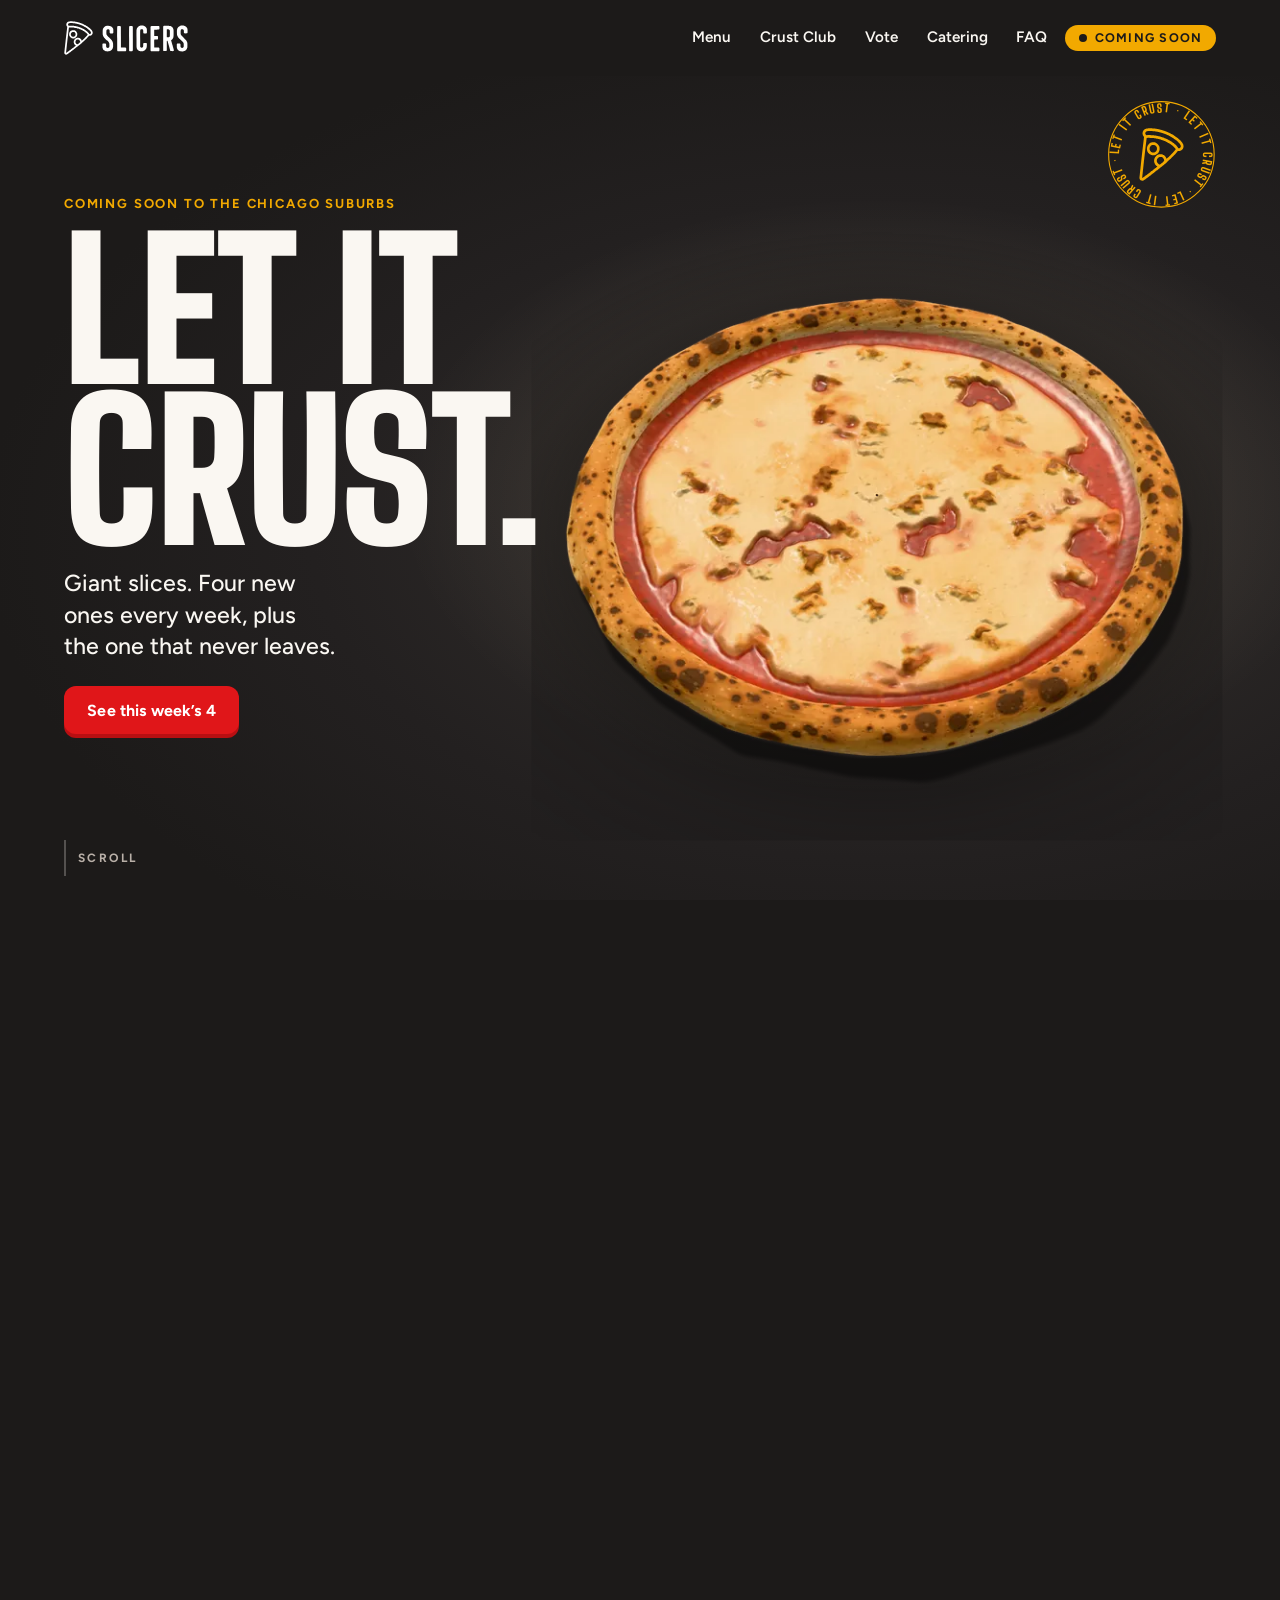
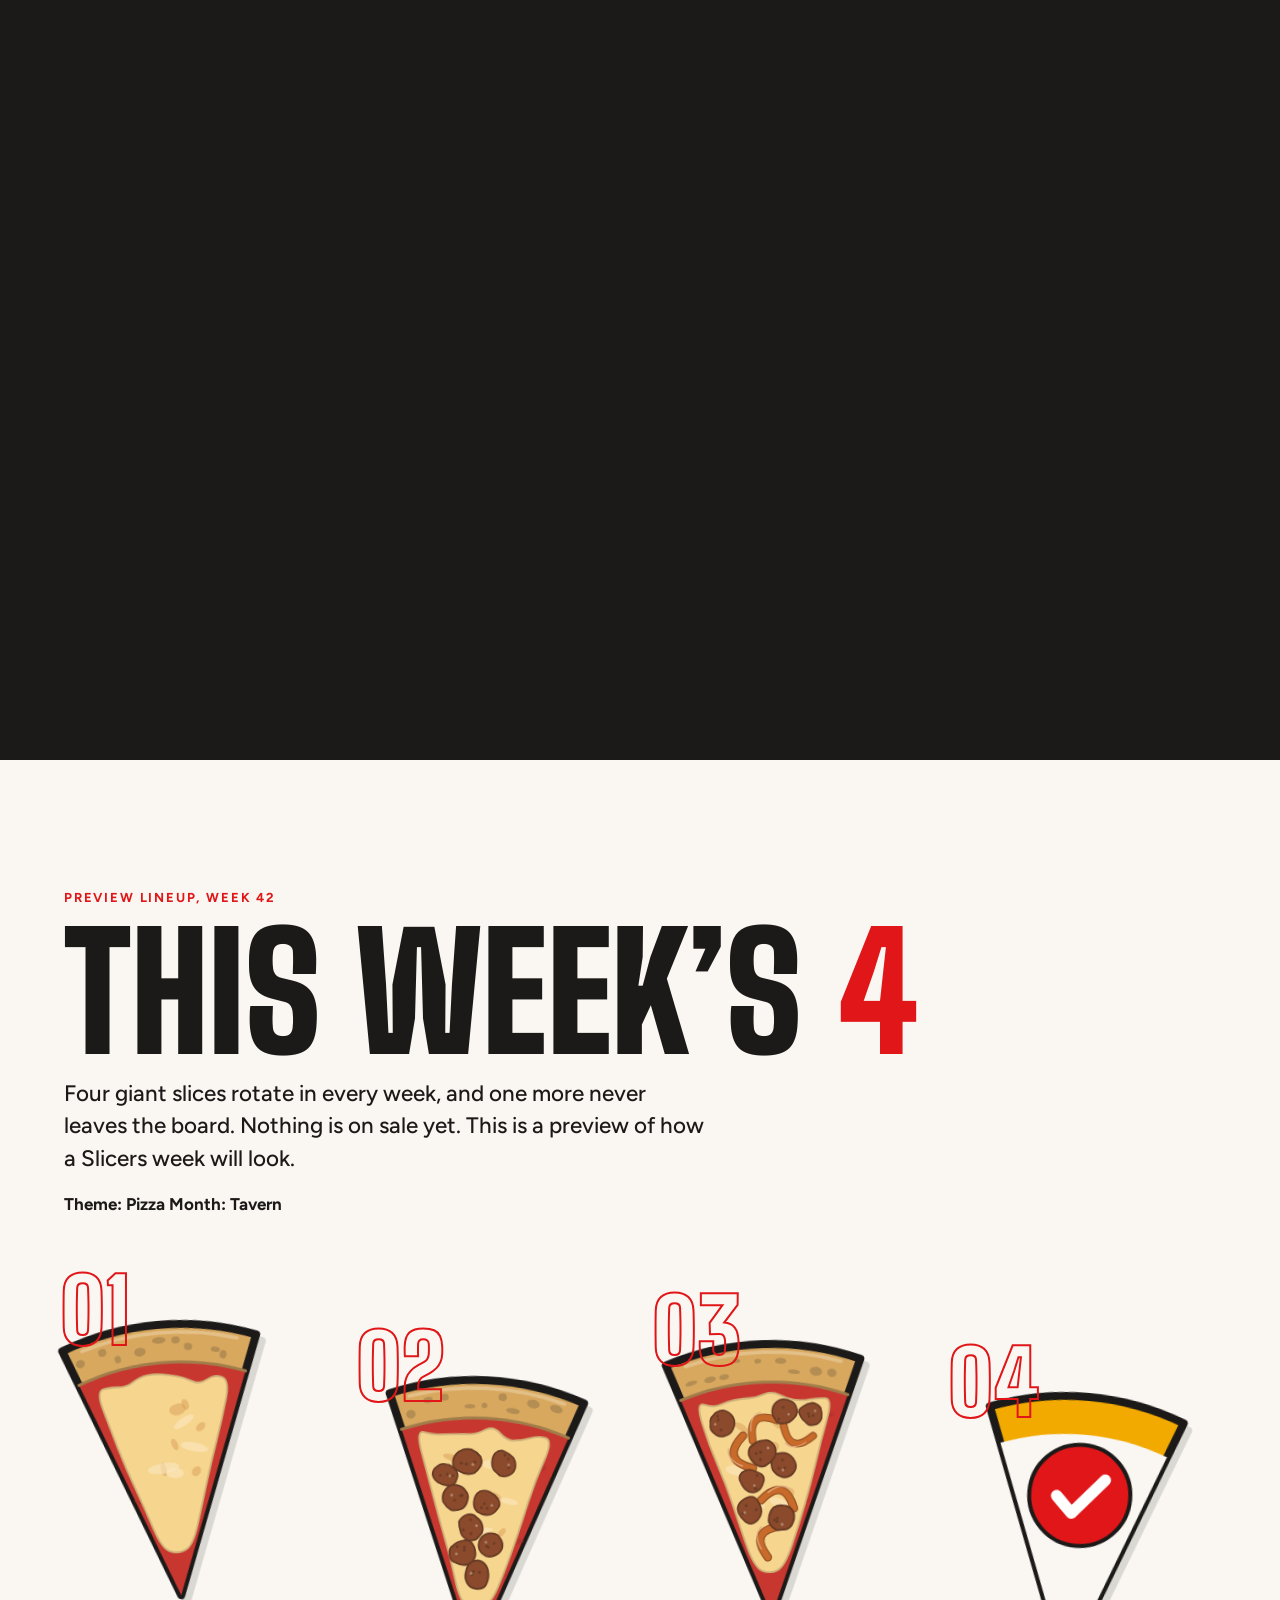
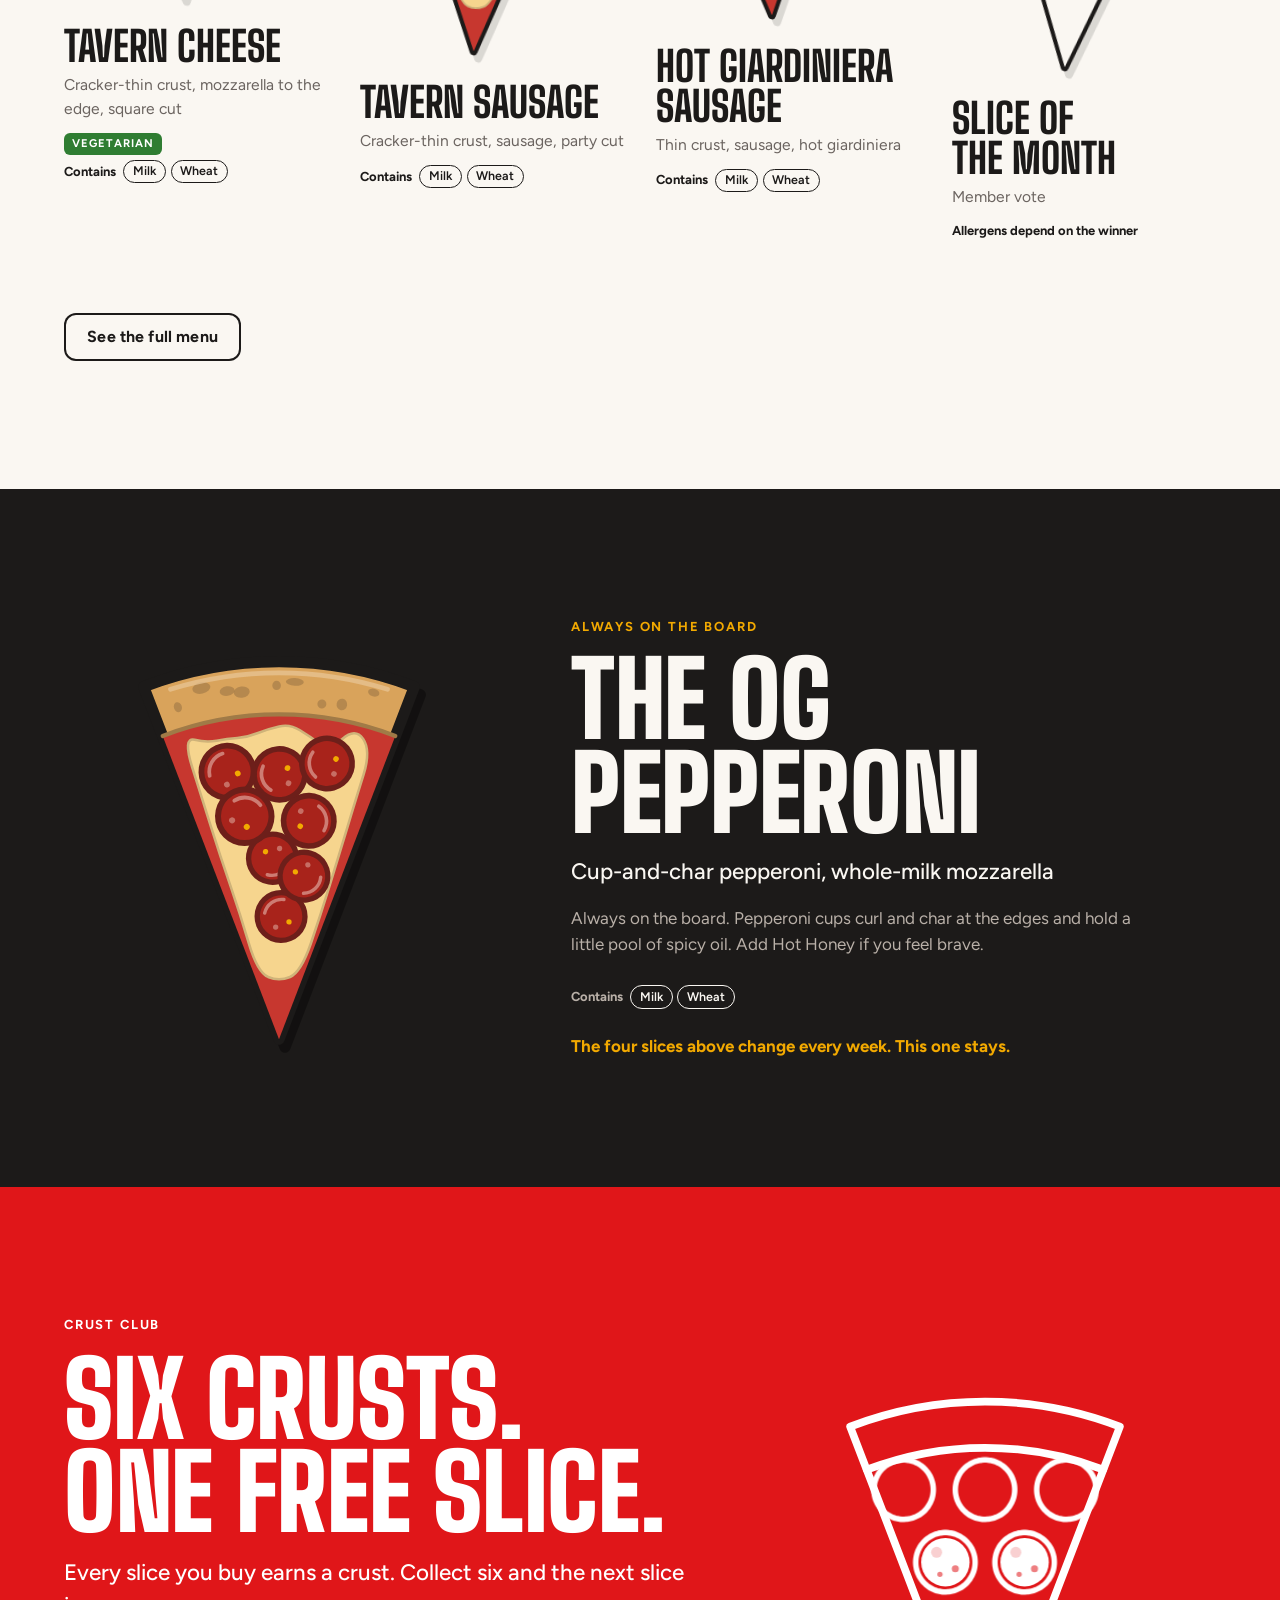
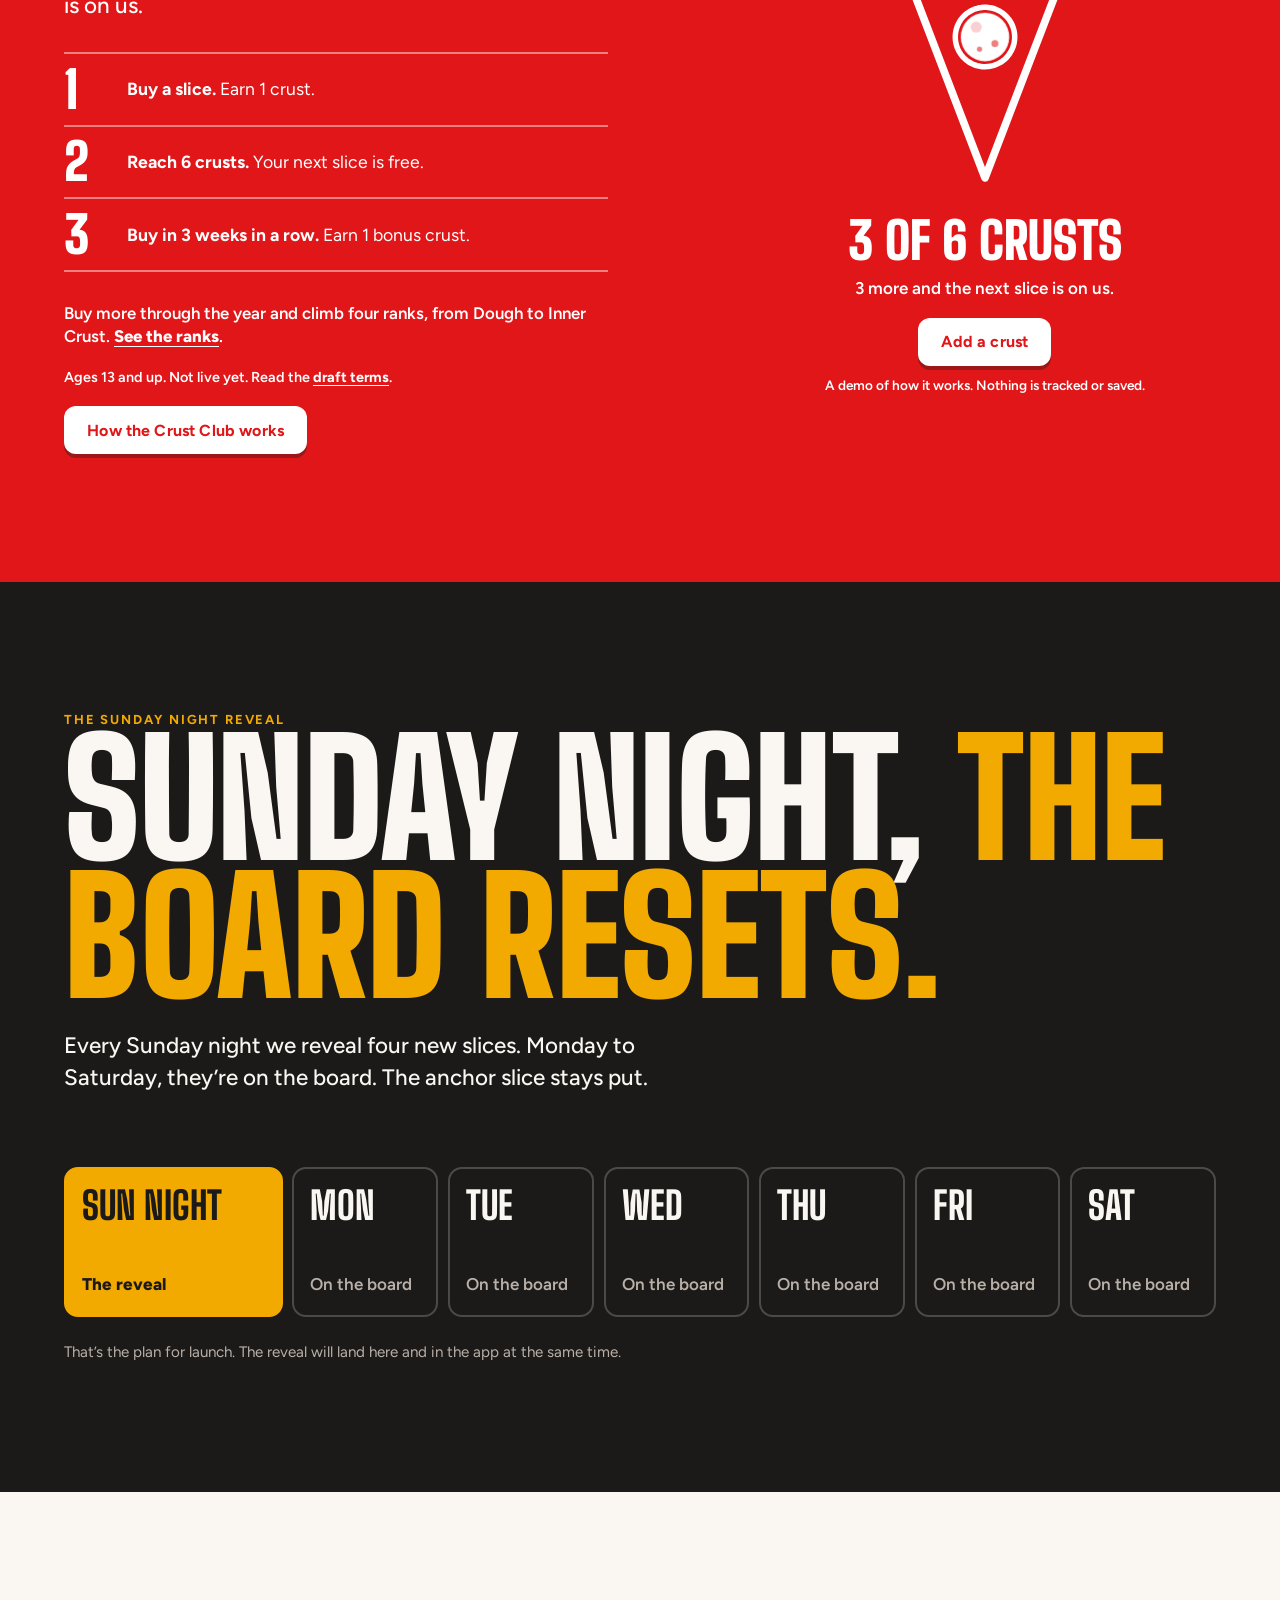
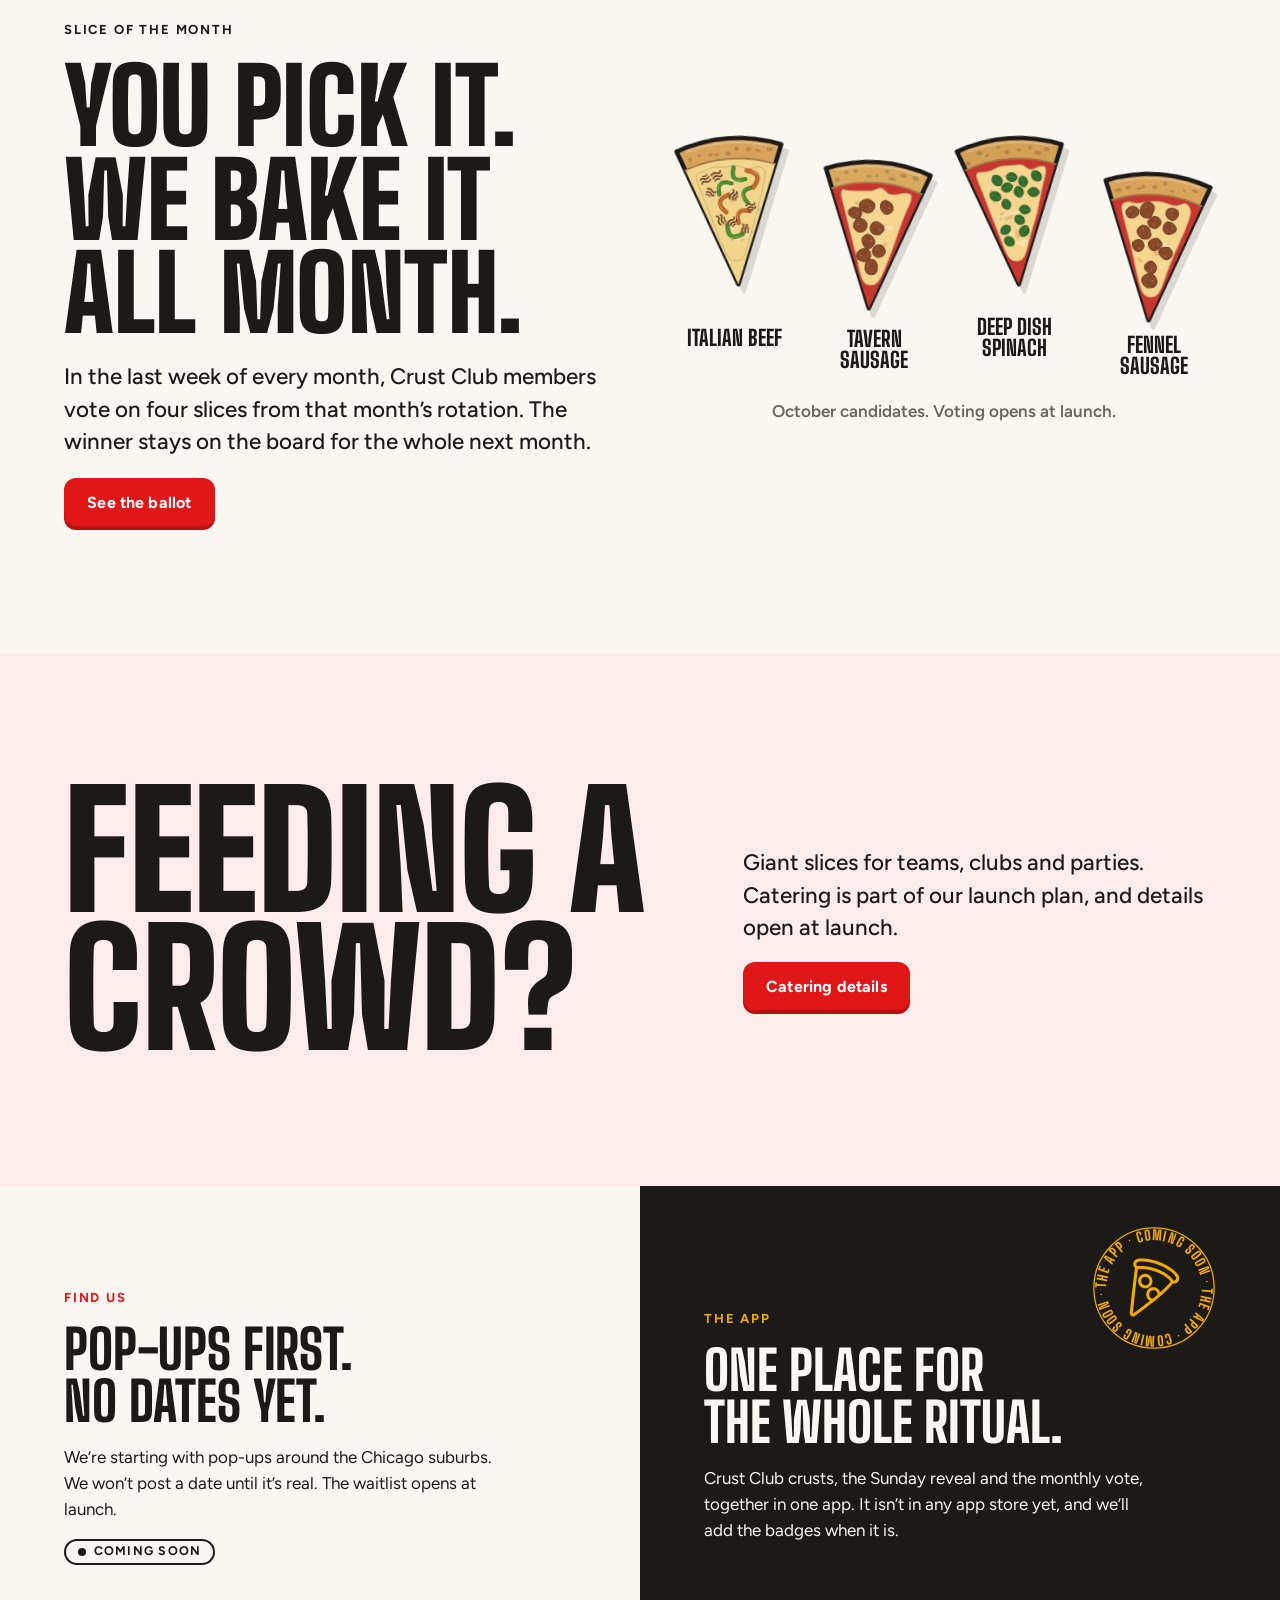
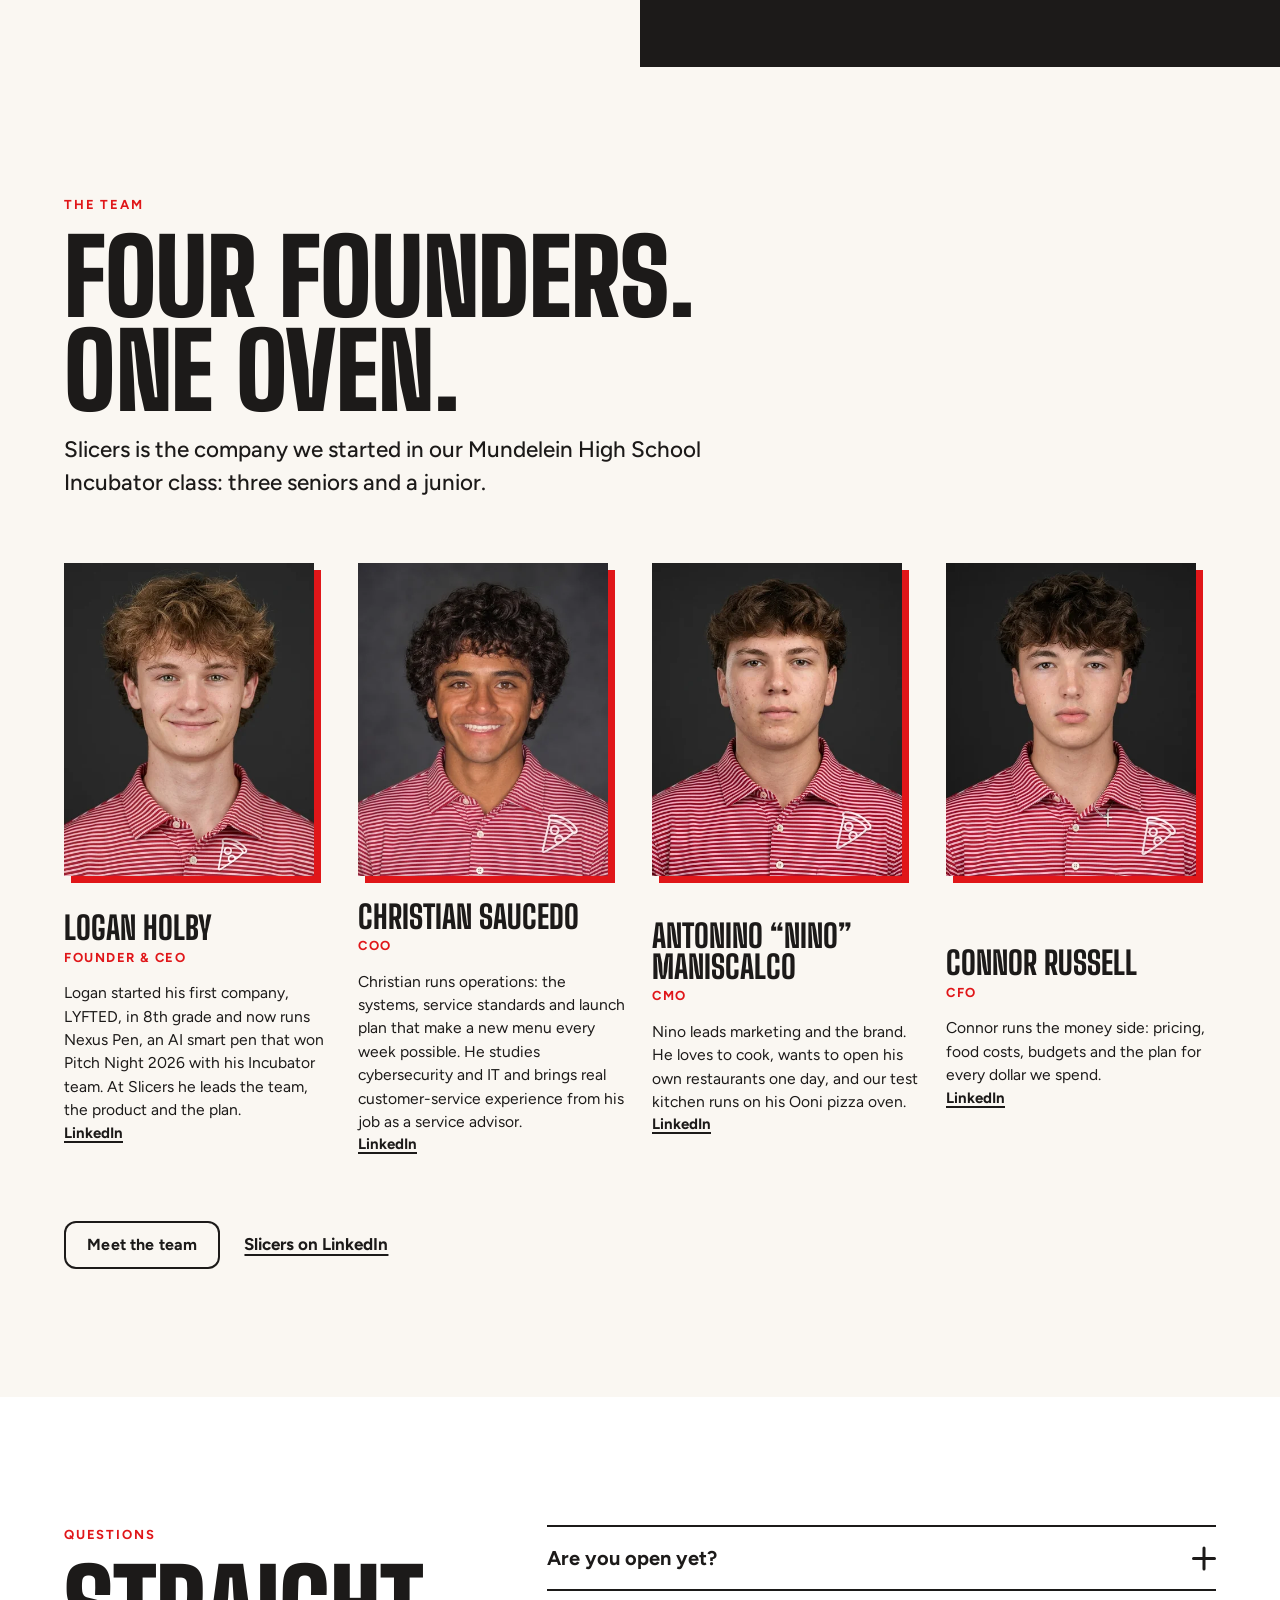
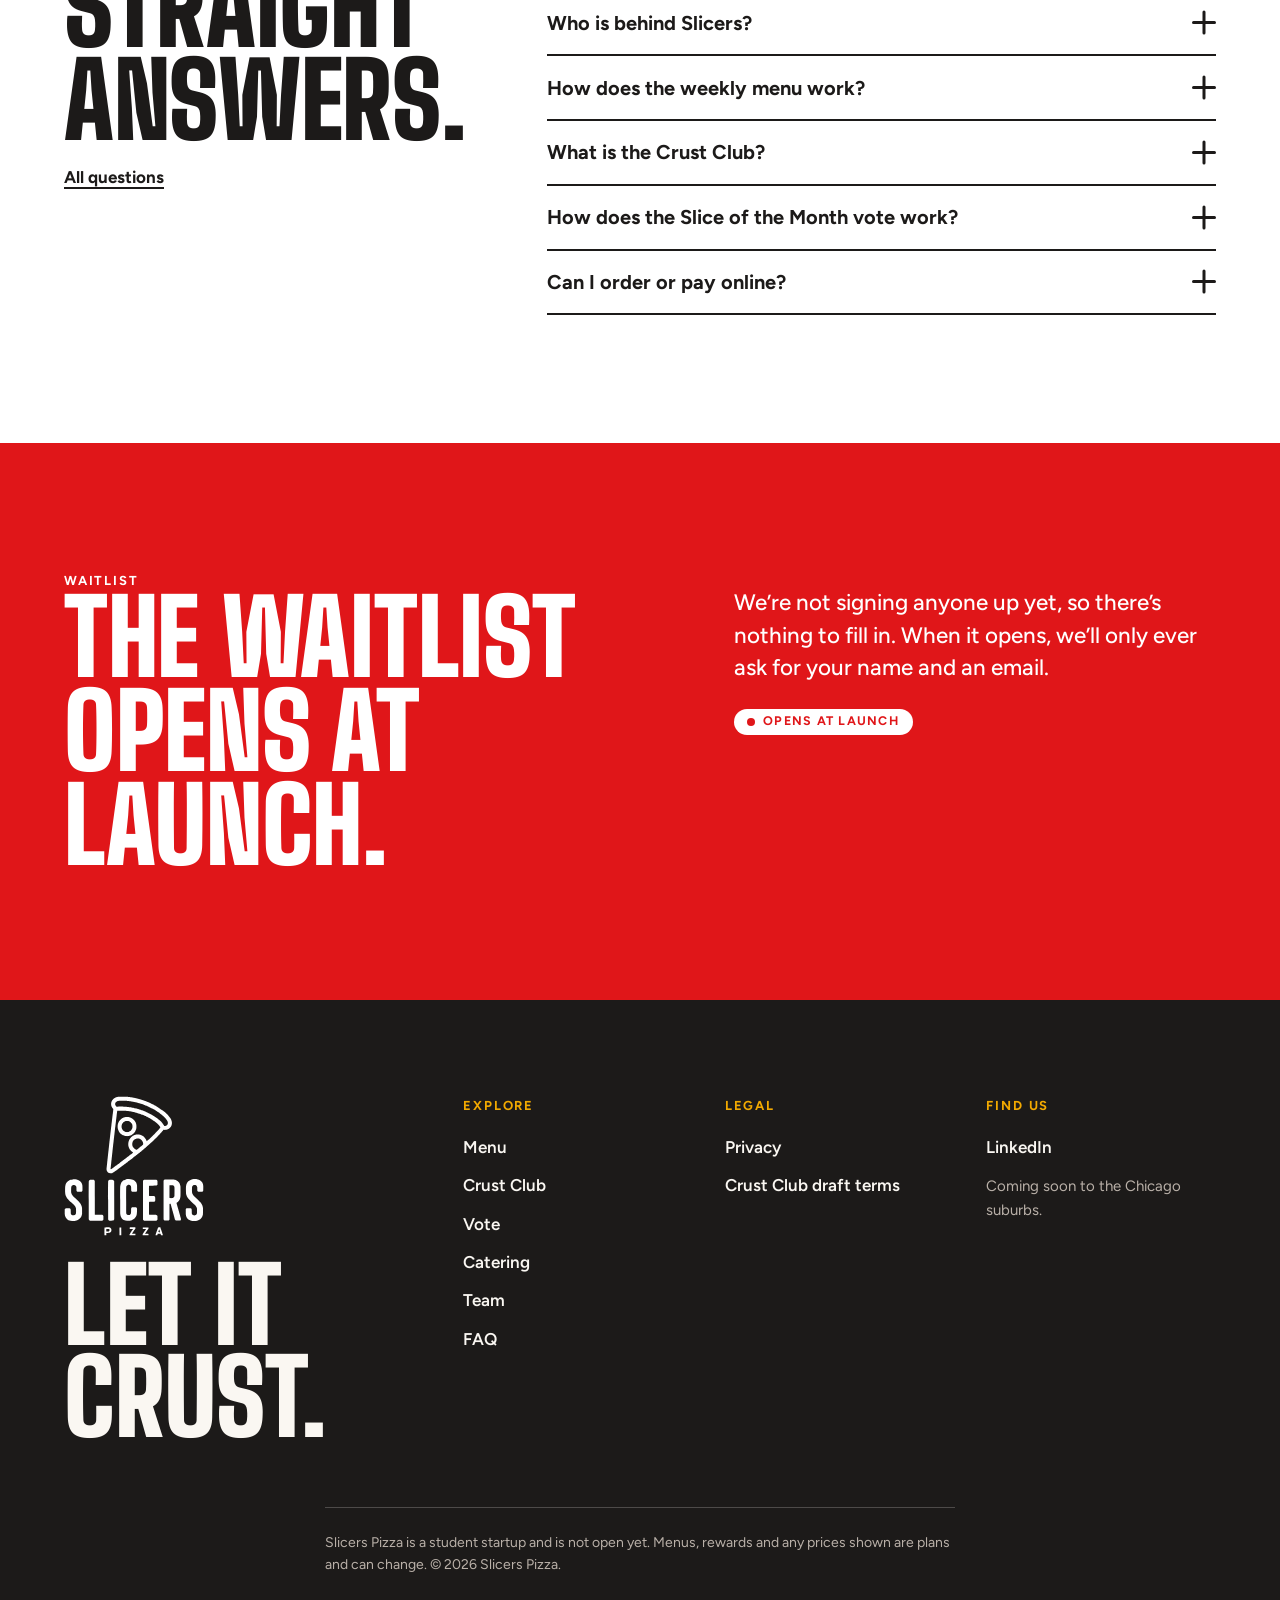
==== commit 25d3251b: "Team link moves to the footer; team photos are the polo photos; week 42 lineup Co-Authored-By: Claud" ====
--- a/index.html
+++ b/index.html
@@ -30,21 +30,21 @@
   <link rel="preload" as="font" type="font/woff2" href="./assets/figtree-latin-wght-normal-D_ZTVpCC.woff2" crossorigin="">
 </head>
 <body class="page-home has-hero">
-<!-- lineup: week 41 -->
+<!-- lineup: week 42 -->
 <a class="skip-link" href="#main">Skip to content</a>
 <header class="site-header" data-tone="dark" data-header>
 <div class="site-header__bar">
 <a class="brand" href="./" aria-label="Slicers Pizza, home">
 <span class="brand__icon" aria-hidden="true"></span><span class="brand__word" aria-hidden="true"></span>
 </a>
-<nav class="primary-nav" aria-label="Primary"><ul><li><a href="./menu/">Menu</a></li><li><a href="./rewards/">Crust Club</a></li><li><a href="./vote/">Vote</a></li><li><a href="./catering/">Catering</a></li><li><a href="./team/">Team</a></li><li><a href="./faq/">FAQ</a></li></ul></nav>
+<nav class="primary-nav" aria-label="Primary"><ul><li><a href="./menu/">Menu</a></li><li><a href="./rewards/">Crust Club</a></li><li><a href="./vote/">Vote</a></li><li><a href="./catering/">Catering</a></li><li><a href="./faq/">FAQ</a></li></ul></nav>
 <span class="status-pill site-header__cta">Coming soon</span>
 <button class="menu-toggle" type="button" aria-expanded="false" aria-controls="mobile-menu" data-menu-toggle>
 <span class="sr-only">Menu</span><span class="menu-toggle__bars" aria-hidden="true"></span>
 </button>
 </div>
 <div class="mobile-menu" id="mobile-menu" data-mobile-menu data-tone="red" hidden>
-<nav aria-label="Mobile"><ul><li style="--i:0"><a href="./menu/">Menu</a></li><li style="--i:1"><a href="./rewards/">Crust Club</a></li><li style="--i:2"><a href="./vote/">Vote</a></li><li style="--i:3"><a href="./catering/">Catering</a></li><li style="--i:4"><a href="./team/">Team</a></li><li style="--i:5"><a href="./faq/">FAQ</a></li></ul></nav>
+<nav aria-label="Mobile"><ul><li style="--i:0"><a href="./menu/">Menu</a></li><li style="--i:1"><a href="./rewards/">Crust Club</a></li><li style="--i:2"><a href="./vote/">Vote</a></li><li style="--i:3"><a href="./catering/">Catering</a></li><li style="--i:4"><a href="./faq/">FAQ</a></li></ul></nav>
 <p class="mobile-menu__note">Coming soon to the Chicago suburbs.<br>Let It Crust.</p>
 </div>
 </header>
@@ -88,35 +88,35 @@
 </section><section class="section lineup" id="lineup" data-tone="light" aria-labelledby="lineup-title">
 <div class="wrap">
 <header class="lineup__head">
-<p class="eyebrow">Preview lineup, week 41</p>
+<p class="eyebrow">Preview lineup, week 42</p>
 <h2 class="display-xl" id="lineup-title">This week’s <span class="display-xl__num">4</span></h2>
 <p class="lead">Four giant slices rotate in every week, and one more never leaves the board. Nothing is on sale yet. This is a preview of how a Slicers week will look.</p>
-<p class="lineup__theme">Theme: Pizza Month: Sausage</p>
+<p class="lineup__theme">Theme: Pizza Month: Tavern</p>
 
 </header>
 <ol class="lineup__list"><li class="slot" style="--i:0" data-reveal>
 <span class="slot__num" aria-hidden="true">01</span>
-<div class="slot__art"><svg class="slice-art" viewBox="0 0 200 272" aria-hidden="true" focusable="false"><path d="M100 262L15.4 41.7A236 236 0 0 1 184.6 41.7Z" fill="#E0B26F" stroke="#1C1A19" stroke-width="7" stroke-linejoin="round"/><path d="M100 262L27.3 72.5A203 203 0 0 1 172.7 72.5Z" fill="#C7372F"/><ellipse cx="67.6" cy="152.1" rx="6.6" ry="1.8" fill="#a8322b" opacity=".55" transform="rotate(19.2 67.6 152.1)"/><ellipse cx="120.4" cy="190.9" rx="9.8" ry="2.5" fill="#a8322b" opacity=".55" transform="rotate(-8.2 120.4 190.9)"/><ellipse cx="126.6" cy="134.3" rx="9.8" ry="2.7" fill="#a8322b" opacity=".55" transform="rotate(-6.6 126.6 134.3)"/><path d="M93.1 223.1Q86.2 220.2 81.3 201.8Q76.4 183.5 69.8 165.6Q63.2 147.8 57 129.8Q50.8 111.9 45.1 91.9Q39.4 71.9 47 74.2Q54.6 76.5 61.3 76.8Q68 77 74.1 74Q80.3 71 86.9 71.7Q93.5 72.4 100.1 69Q106.7 65.6 113.1 69.4Q119.5 73.2 125.9 74.1Q132.4 75 139.2 74.4Q146 73.9 151.8 77.7Q157.5 81.5 152.6 96.5Q147.8 111.4 142.2 129.6Q136.7 147.7 131.4 166Q126.1 184.3 120 202.3Q113.8 220.2 106.9 223.1Q100 226 93.1 223.1Z" fill="#F6D58E" stroke="#cfb379" stroke-width="1.6" stroke-linejoin="round"/><ellipse cx="100.1" cy="135.1" rx="5.3" ry="4" fill="#d79d55" opacity=".5" transform="rotate(59.2 100.1 135.1)"/><ellipse cx="90.3" cy="170.9" rx="7.5" ry="3.1" fill="#d79d55" opacity=".5" transform="rotate(88.1 90.3 170.9)"/><ellipse cx="76.5" cy="115.1" rx="3.8" ry="4" fill="#d79d55" opacity=".5" transform="rotate(175.1 76.5 115.1)"/><ellipse cx="122.9" cy="119.8" rx="6" ry="2.8" fill="#d79d55" opacity=".5" transform="rotate(50.9 122.9 119.8)"/><ellipse cx="84.1" cy="114.3" rx="3.4" ry="4.2" fill="#d79d55" opacity=".5" transform="rotate(156.4 84.1 114.3)"/><ellipse cx="102.1" cy="174" rx="3.5" ry="3.5" fill="#d79d55" opacity=".5" transform="rotate(88 102.1 174)"/><ellipse cx="85.6" cy="184.5" rx="6.9" ry="4.7" fill="#fbe8c2" opacity=".6" transform="rotate(-27.8 85.6 184.5)"/><ellipse cx="114.7" cy="155.8" rx="10.4" ry="3.4" fill="#fbe8c2" opacity=".6" transform="rotate(-6.3 114.7 155.8)"/><ellipse cx="95.7" cy="161" rx="12.6" ry="4.7" fill="#fbe8c2" opacity=".6" transform="rotate(-11.8 95.7 161)"/><ellipse cx="91.2" cy="174.9" rx="12.6" ry="3.6" fill="#fbe8c2" opacity=".6" transform="rotate(-17.4 91.2 174.9)"/><g transform="translate(127 106.4) rotate(121.8) scale(10.4)"><path d="M0 1 C-.95 .55 -.85 -.65 0 -1 C.85 -.65 .95 .55 0 1Z" fill="#3F7D2B" stroke="#355f26" stroke-width=".09"/><path d="M0 .85 L0 -.75 M0 .3 L-.4 0 M0 .3 L.4 0 M0 -.2 L-.3 -.45 M0 -.2 L.3 -.45" stroke="#8cae78" stroke-width=".07" stroke-linecap="round" fill="none"/></g><g transform="translate(102.5 91.4) rotate(356.9) scale(11.1)"><path d="M0 1 C-.95 .55 -.85 -.65 0 -1 C.85 -.65 .95 .55 0 1Z" fill="#3F7D2B" stroke="#355f26" stroke-width=".09"/><path d="M0 .85 L0 -.75 M0 .3 L-.4 0 M0 .3 L.4 0 M0 -.2 L-.3 -.45 M0 -.2 L.3 -.45" stroke="#8cae78" stroke-width=".07" stroke-linecap="round" fill="none"/></g><g transform="translate(126.6 136) rotate(140.6) scale(5.6)"><path d="M-.9 .1 A1 1 0 0 1 .9 .1 A.75 .75 0 0 0 -.9 .1Z" fill="#EDE4C8"/><g transform="translate(.15 .85) rotate(160)"><path d="M-.7 .05 A.8 .8 0 0 1 .7 .05 A.55 .55 0 0 0 -.7 .05Z" fill="#dcd4ba"/></g></g><g transform="translate(133 84.5) rotate(158.3) scale(5.4)"><path d="M-.9 .1 A1 1 0 0 1 .9 .1 A.75 .75 0 0 0 -.9 .1Z" fill="#EDE4C8"/><g transform="translate(.15 .85) rotate(160)"><path d="M-.7 .05 A.8 .8 0 0 1 .7 .05 A.55 .55 0 0 0 -.7 .05Z" fill="#dcd4ba"/></g></g><g transform="translate(78.4 90.6) rotate(117.4) scale(5.4)"><g transform="translate(-0.6 0.1)"><path d="M0.2 -0.2Q0.4 0 0.2 0.2Q0.1 0.4 -0.1 0.3Q-0.3 0.2 -0.3 0Q-0.2 -0.2 -0.1 -0.2Q0.1 -0.3 0.2 -0.2Z" fill="#F3E7C4"/></g><g transform="translate(-0.2 0.2)"><path d="M0.2 -0.1Q0.4 0 0.2 0.1Q0.1 0.2 -0.1 0.2Q-0.2 0.2 -0.3 0Q-0.3 -0.2 -0.1 -0.2Q0.1 -0.2 0.2 -0.1Z" fill="#F3E7C4"/></g><g transform="translate(0.7 0.7)"><path d="M0.3 -0.2Q0.4 0 0.3 0.2Q0.1 0.4 -0.2 0.4Q-0.5 0.3 -0.5 0Q-0.5 -0.4 -0.2 -0.4Q0.1 -0.4 0.3 -0.2Z" fill="#F3E7C4"/></g><g transform="translate(0.7 0)"><path d="M0.3 -0.3Q0.5 0 0.3 0.2Q0.1 0.4 -0.1 0.4Q-0.4 0.3 -0.3 0Q-0.3 -0.2 0 -0.4Q0.2 -0.5 0.3 -0.3Z" fill="#F3E7C4"/></g><g transform="translate(-0.8 -0.3)"><path d="M0.3 -0.2Q0.4 0 0.3 0.2Q0.1 0.4 -0.1 0.3Q-0.3 0.2 -0.3 0Q-0.3 -0.2 -0.1 -0.3Q0.1 -0.4 0.3 -0.2Z" fill="#F3E7C4"/></g></g><path d="M27.3 72.5A203 203 0 0 1 172.7 72.5" fill="none" stroke="#a58455" stroke-width="2.6" stroke-linecap="round"/><ellipse cx="31.4" cy="49.4" rx="4.9" ry="2.6" fill="#a18153" opacity=".6" transform="rotate(-17.9 31.4 49.4)"/><ellipse cx="47.3" cy="45.9" rx="5.9" ry="2.7" fill="#a18153" opacity=".6" transform="rotate(-13.7 47.3 45.9)"/><ellipse cx="68" cy="45.2" rx="5" ry="2.5" fill="#a18153" opacity=".6" transform="rotate(-8.4 68 45.2)"/><ellipse cx="83.4" cy="44.7" rx="2.8" ry="3.9" fill="#a18153" opacity=".6" transform="rotate(-4.4 83.4 44.7)"/><ellipse cx="97.7" cy="40.8" rx="5.4" ry="2.7" fill="#a18153" opacity=".6" transform="rotate(-0.6 97.7 40.8)"/><ellipse cx="118" cy="37.7" rx="4.5" ry="3.6" fill="#a18153" opacity=".6" transform="rotate(4.6 118 37.7)"/><ellipse cx="131.4" cy="52.5" rx="2.7" ry="3.5" fill="#a18153" opacity=".6" transform="rotate(8.5 131.4 52.5)"/><ellipse cx="142" cy="54.6" rx="3" ry="3.1" fill="#a18153" opacity=".6" transform="rotate(11.5 142 54.6)"/><ellipse cx="160.4" cy="59.7" rx="3.1" ry="3.9" fill="#a18153" opacity=".6" transform="rotate(16.6 160.4 59.7)"/><path d="M32.2 43.3A229 229 0 0 1 167.8 43.3" fill="none" stroke="#eccea1" stroke-width="3" stroke-linecap="round" opacity=".75"/></svg></div>
-<h3 class="slot__name">Grandma Pie</h3>
-<p class="slot__tag">Thin pan crust, mozzarella under, tomato on top</p>
+<div class="slot__art"><svg class="slice-art" viewBox="0 0 200 272" aria-hidden="true" focusable="false"><path d="M100 262L15.4 41.7A236 236 0 0 1 184.6 41.7Z" fill="#D8A85F" stroke="#1C1A19" stroke-width="7" stroke-linejoin="round"/><path d="M100 262L27.3 72.5A203 203 0 0 1 172.7 72.5Z" fill="#C7372F"/><ellipse cx="75" cy="180" rx="9.3" ry="1.7" fill="#a8322b" opacity=".55" transform="rotate(19.4 75 180)"/><ellipse cx="69.5" cy="130.6" rx="5.5" ry="3.2" fill="#a8322b" opacity=".55" transform="rotate(20.2 69.5 130.6)"/><ellipse cx="79.7" cy="178.5" rx="8.9" ry="2.9" fill="#a8322b" opacity=".55" transform="rotate(22.3 79.7 178.5)"/><path d="M93.3 223Q86.7 220.1 80.8 202Q74.9 184 68.3 166.1Q61.7 148.3 56.3 130.1Q50.9 111.8 46.3 95.5Q41.7 79.2 48.2 77.8Q54.6 76.5 61.4 77.2Q68.1 78 74.2 73.9Q80.2 69.9 86.8 69Q93.4 68.2 100 69.3Q106.6 70.4 113 72Q119.4 73.6 125.4 77.3Q131.3 81.1 138.8 77Q146.3 72.9 152.2 76.3Q158.1 79.6 153.5 95.7Q148.9 111.8 142.7 129.7Q136.4 147.7 130.8 165.8Q125.3 184 119.6 202.1Q113.9 220.3 106.9 223.1Q100 226 93.3 223Z" fill="#F6D58E" stroke="#cfb379" stroke-width="1.6" stroke-linejoin="round"/><ellipse cx="94.4" cy="151.8" rx="6" ry="2.5" fill="#d79d55" opacity=".5" transform="rotate(81.3 94.4 151.8)"/><ellipse cx="105.8" cy="131" rx="5.3" ry="2.6" fill="#d79d55" opacity=".5" transform="rotate(69.4 105.8 131)"/><ellipse cx="117.9" cy="97" rx="3" ry="4.8" fill="#d79d55" opacity=".5" transform="rotate(163.2 117.9 97)"/><ellipse cx="110.9" cy="100.7" rx="7.3" ry="5" fill="#d79d55" opacity=".5" transform="rotate(170.4 110.9 100.7)"/><ellipse cx="129.6" cy="117.5" rx="4.7" ry="3.1" fill="#d79d55" opacity=".5" transform="rotate(142.7 129.6 117.5)"/><ellipse cx="122.6" cy="155.8" rx="4.6" ry="3.6" fill="#d79d55" opacity=".5" transform="rotate(132.5 122.6 155.8)"/><ellipse cx="115.4" cy="111.9" rx="10.3" ry="3.4" fill="#fbe8c2" opacity=".6" transform="rotate(-29.5 115.4 111.9)"/><ellipse cx="94.3" cy="150.8" rx="13.6" ry="4.6" fill="#fbe8c2" opacity=".6" transform="rotate(-4.7 94.3 150.8)"/><ellipse cx="122.7" cy="134.6" rx="12.1" ry="3.9" fill="#fbe8c2" opacity=".6" transform="rotate(15.9 122.7 134.6)"/><ellipse cx="104" cy="155.7" rx="7.6" ry="4.5" fill="#fbe8c2" opacity=".6" transform="rotate(4 104 155.7)"/><path d="M27.3 72.5A203 203 0 0 1 172.7 72.5" fill="none" stroke="#a07d4a" stroke-width="2.6" stroke-linecap="round"/><ellipse cx="30.1" cy="54.2" rx="4" ry="3.5" fill="#9c7b49" opacity=".6" transform="rotate(-18.6 30.1 54.2)"/><ellipse cx="49.9" cy="46.1" rx="3.6" ry="3.4" fill="#9c7b49" opacity=".6" transform="rotate(-13.1 49.9 46.1)"/><ellipse cx="62.9" cy="53.1" rx="2.8" ry="3.2" fill="#9c7b49" opacity=".6" transform="rotate(-10.1 62.9 53.1)"/><ellipse cx="82.6" cy="48.3" rx="5" ry="3.8" fill="#9c7b49" opacity=".6" transform="rotate(-4.7 82.6 48.3)"/><ellipse cx="99.8" cy="39.5" rx="5.9" ry="2.8" fill="#9c7b49" opacity=".6" transform="rotate(-0.1 99.8 39.5)"/><ellipse cx="114.4" cy="40.4" rx="3.7" ry="3" fill="#9c7b49" opacity=".6" transform="rotate(3.7 114.4 40.4)"/><ellipse cx="124.7" cy="47" rx="3.6" ry="3.2" fill="#9c7b49" opacity=".6" transform="rotate(6.6 124.7 47)"/><ellipse cx="148.2" cy="51.5" rx="4" ry="2.3" fill="#9c7b49" opacity=".6" transform="rotate(12.9 148.2 51.5)"/><ellipse cx="154.5" cy="56.5" rx="3" ry="3.7" fill="#9c7b49" opacity=".6" transform="rotate(14.8 154.5 56.5)"/><path d="M32.2 43.3A229 229 0 0 1 167.8 43.3" fill="none" stroke="#e8c897" stroke-width="3" stroke-linecap="round" opacity=".75"/></svg></div>
+<h3 class="slot__name">Tavern Cheese</h3>
+<p class="slot__tag">Cracker-thin crust, mozzarella to the edge, square cut</p>
 <div class="meta">
 <span class="tag tag--veg">Vegetarian</span>
 <p class="allergens"><span class="allergens__label">Contains</span><span class="chip">Milk</span><span class="chip">Wheat</span></p>
 </div>
 </li><li class="slot" style="--i:1" data-reveal>
 <span class="slot__num" aria-hidden="true">02</span>
-<div class="slot__art"><svg class="slice-art" viewBox="0 0 200 272" aria-hidden="true" focusable="false"><path d="M100 262L15.4 41.7A236 236 0 0 1 184.6 41.7Z" fill="#D9A35B" stroke="#1C1A19" stroke-width="7" stroke-linejoin="round"/><path d="M100 262L27.3 72.5A203 203 0 0 1 172.7 72.5Z" fill="#C7372F"/><ellipse cx="133.7" cy="151.6" rx="8.7" ry="2.4" fill="#a8322b" opacity=".55" transform="rotate(-4.5 133.7 151.6)"/><ellipse cx="128.3" cy="140.1" rx="8.6" ry="1.8" fill="#a8322b" opacity=".55" transform="rotate(-8.6 128.3 140.1)"/><ellipse cx="48.5" cy="90.7" rx="4.1" ry="3.2" fill="#a8322b" opacity=".55" transform="rotate(16.1 48.5 90.7)"/><path d="M93.1 223.1Q86.2 220.2 80.5 202.1Q74.8 184 69.7 165.6Q64.6 147.3 58.5 129.3Q52.4 111.3 47 95.1Q41.7 78.9 47.6 75.7Q53.6 72.4 60.8 74.5Q67.9 76.7 74.2 74.4Q80.4 72.1 86.9 71.3Q93.4 70.5 100 69.9Q106.6 69.3 113 71.4Q119.5 73.4 125.8 74.8Q132.2 76.2 139.8 72.1Q147.5 67.9 152.5 74.8Q157.5 81.7 153.3 96.8Q149.2 111.9 142.5 129.6Q135.7 147.4 129.7 165.5Q123.8 183.5 118.9 201.9Q114 220.3 107 223.1Q100 226 93.1 223.1Z" fill="#F6D58E" stroke="#cfb379" stroke-width="1.6" stroke-linejoin="round"/><ellipse cx="128.1" cy="110.4" rx="5.8" ry="3.8" fill="#d79d55" opacity=".5" transform="rotate(59.8 128.1 110.4)"/><ellipse cx="104.1" cy="153.1" rx="5.4" ry="3.7" fill="#d79d55" opacity=".5" transform="rotate(40.1 104.1 153.1)"/><ellipse cx="79.7" cy="166.6" rx="5.1" ry="2.6" fill="#d79d55" opacity=".5" transform="rotate(28.9 79.7 166.6)"/><ellipse cx="95" cy="109" rx="7.3" ry="3.8" fill="#d79d55" opacity=".5" transform="rotate(162.4 95 109)"/><ellipse cx="121.2" cy="105" rx="3.5" ry="3.9" fill="#d79d55" opacity=".5" transform="rotate(100.6 121.2 105)"/><ellipse cx="124" cy="95.1" rx="6.2" ry="4.7" fill="#d79d55" opacity=".5" transform="rotate(9.5 124 95.1)"/><ellipse cx="119.4" cy="142.4" rx="11" ry="3.8" fill="#fbe8c2" opacity=".6" transform="rotate(14.8 119.4 142.4)"/><ellipse cx="122" cy="141.1" rx="13.8" ry="3.1" fill="#fbe8c2" opacity=".6" transform="rotate(26.6 122 141.1)"/><ellipse cx="94.3" cy="191.4" rx="9.4" ry="3.6" fill="#fbe8c2" opacity=".6" transform="rotate(10.7 94.3 191.4)"/><ellipse cx="82.2" cy="140.5" rx="13.4" ry="3.8" fill="#fbe8c2" opacity=".6" transform="rotate(-5 82.2 140.5)"/><g transform="translate(75.1 142.7) rotate(202.6) scale(11.6)"><path d="M0.8 -0.3Q1 0 0.8 0.3Q0.5 0.7 0.2 0.8Q-0.2 0.9 -0.5 0.6Q-0.8 0.4 -0.8 0Q-0.8 -0.4 -0.5 -0.7Q-0.2 -0.9 0.2 -0.8Q0.5 -0.7 0.8 -0.3Z" fill="#8A4A2B" stroke="#643925" stroke-width=".12"/><circle cx="0.1" cy="-0.4" r="0.1" fill="#693c26"/><circle cx="0.5" cy="-0.4" r="0.1" fill="#693c26"/><circle cx="0.1" cy="0" r="0.1" fill="#693c26"/><circle cx="-0.3" cy="-0.3" r="0.1" fill="#b3876f"/></g><g transform="translate(102.4 139.2) rotate(141.7) scale(11.2)"><path d="M0.9 -0.4Q1.1 0 0.9 0.5Q0.7 0.9 0.3 0.9Q-0.2 0.9 -0.6 0.7Q-0.9 0.4 -0.9 0Q-1 -0.5 -0.6 -0.7Q-0.2 -0.8 0.2 -0.8Q0.6 -0.8 0.9 -0.4Z" fill="#8A4A2B" stroke="#643925" stroke-width=".12"/><circle cx="-0.4" cy="-0.4" r="0.1" fill="#693c26"/><circle cx="0.2" cy="-0.5" r="0.1" fill="#693c26"/><circle cx="0.1" cy="-0.3" r="0.1" fill="#693c26"/><circle cx="-0.3" cy="-0.3" r="0.1" fill="#b3876f"/></g><g transform="translate(85.5 84.9) rotate(19.2) scale(12.6)"><path d="M0.8 -0.4Q0.8 0 0.8 0.4Q0.7 0.9 0.2 1Q-0.2 1.1 -0.6 0.8Q-0.9 0.4 -0.9 0Q-0.9 -0.4 -0.6 -0.8Q-0.3 -1.1 0.2 -1Q0.7 -0.9 0.8 -0.4Z" fill="#8A4A2B" stroke="#643925" stroke-width=".12"/><circle cx="-0.3" cy="0.4" r="0.1" fill="#693c26"/><circle cx="-0.2" cy="-0.1" r="0.1" fill="#693c26"/><circle cx="0.1" cy="0" r="0.1" fill="#693c26"/><circle cx="-0.3" cy="-0.3" r="0.1" fill="#b3876f"/></g><g transform="translate(98.2 176.4) rotate(215) scale(11)"><path d="M0.9 -0.4Q1 0 0.8 0.4Q0.7 0.8 0.2 0.8Q-0.2 0.8 -0.5 0.6Q-0.8 0.4 -0.9 -0.1Q-1 -0.5 -0.6 -0.7Q-0.2 -0.9 0.2 -0.9Q0.7 -0.9 0.9 -0.4Z" fill="#8A4A2B" stroke="#643925" stroke-width=".12"/><circle cx="0.5" cy="0.3" r="0.1" fill="#693c26"/><circle cx="0.2" cy="-0.4" r="0.1" fill="#693c26"/><circle cx="0.5" cy="-0.3" r="0.1" fill="#693c26"/><circle cx="-0.3" cy="-0.3" r="0.1" fill="#b3876f"/></g><g transform="translate(123.5 111.2) rotate(134.8) scale(11.2)"><path d="M0.9 -0.4Q1.1 0 0.9 0.4Q0.6 0.8 0.2 0.9Q-0.3 1.1 -0.5 0.7Q-0.8 0.4 -0.8 0Q-0.9 -0.4 -0.6 -0.8Q-0.3 -1.1 0.2 -0.9Q0.6 -0.8 0.9 -0.4Z" fill="#8A4A2B" stroke="#643925" stroke-width=".12"/><circle cx="0.3" cy="-0.5" r="0.1" fill="#693c26"/><circle cx="-0.4" cy="0.3" r="0.1" fill="#693c26"/><circle cx="0" cy="0" r="0.1" fill="#693c26"/><circle cx="-0.3" cy="-0.3" r="0.1" fill="#b3876f"/></g><g transform="translate(82.8 121.1) rotate(25) scale(12.7)"><path d="M0.8 -0.3Q1.1 0 0.9 0.4Q0.6 0.7 0.2 0.8Q-0.2 0.8 -0.5 0.6Q-0.9 0.4 -0.9 0Q-0.9 -0.4 -0.6 -0.7Q-0.2 -0.9 0.2 -0.8Q0.5 -0.7 0.8 -0.3Z" fill="#8A4A2B" stroke="#643925" stroke-width=".12"/><circle cx="0.1" cy="0.4" r="0.1" fill="#693c26"/><circle cx="-0.2" cy="-0.4" r="0.1" fill="#693c26"/><circle cx="0.2" cy="0.4" r="0.1" fill="#693c26"/><circle cx="-0.3" cy="-0.3" r="0.1" fill="#b3876f"/></g><g transform="translate(127.2 88) rotate(34) scale(11.3)"><path d="M0.7 -0.4Q0.9 0 0.8 0.4Q0.7 0.9 0.2 0.9Q-0.2 1 -0.6 0.8Q-1 0.5 -1 0Q-0.9 -0.4 -0.5 -0.6Q-0.2 -0.8 0.2 -0.8Q0.6 -0.7 0.7 -0.4Z" fill="#8A4A2B" stroke="#643925" stroke-width=".12"/><circle cx="0.1" cy="-0.1" r="0.1" fill="#693c26"/><circle cx="0.1" cy="-0.2" r="0.1" fill="#693c26"/><circle cx="0.2" cy="-0.4" r="0.1" fill="#693c26"/><circle cx="-0.3" cy="-0.3" r="0.1" fill="#b3876f"/></g><g transform="translate(62.4 89.5) rotate(333) scale(11.2)"><path d="M0.8 -0.3Q1 0 0.8 0.4Q0.6 0.8 0.2 0.8Q-0.2 0.9 -0.6 0.7Q-1 0.5 -1 0Q-1 -0.5 -0.6 -0.7Q-0.2 -0.9 0.2 -0.8Q0.5 -0.7 0.8 -0.3Z" fill="#8A4A2B" stroke="#643925" stroke-width=".12"/><circle cx="-0.4" cy="0.4" r="0.1" fill="#693c26"/><circle cx="0.2" cy="0.1" r="0.1" fill="#693c26"/><circle cx="-0.2" cy="0.1" r="0.1" fill="#693c26"/><circle cx="-0.3" cy="-0.3" r="0.1" fill="#b3876f"/></g><g transform="translate(98.3 104.1) rotate(234.8) scale(11)"><path d="M0.8 -0.4Q0.9 0 0.8 0.4Q0.6 0.8 0.2 0.9Q-0.2 1.1 -0.6 0.8Q-0.9 0.4 -0.9 0Q-0.9 -0.4 -0.5 -0.7Q-0.2 -1 0.2 -0.9Q0.7 -0.9 0.8 -0.4Z" fill="#8A4A2B" stroke="#643925" stroke-width=".12"/><circle cx="0.4" cy="-0.5" r="0.1" fill="#693c26"/><circle cx="0.5" cy="0" r="0.1" fill="#693c26"/><circle cx="-0.3" cy="0.4" r="0.1" fill="#693c26"/><circle cx="-0.3" cy="-0.3" r="0.1" fill="#b3876f"/></g><g transform="translate(96.5 198.2) rotate(132.3) scale(12.8)"><path d="M0.8 -0.4Q1 0 0.8 0.4Q0.7 0.8 0.2 0.9Q-0.2 0.9 -0.6 0.7Q-0.9 0.4 -0.9 0Q-0.9 -0.4 -0.6 -0.8Q-0.3 -1.1 0.2 -1Q0.6 -0.8 0.8 -0.4Z" fill="#8A4A2B" stroke="#643925" stroke-width=".12"/><circle cx="0" cy="-0.4" r="0.1" fill="#693c26"/><circle cx="-0.5" cy="0.3" r="0.1" fill="#693c26"/><circle cx="-0.4" cy="-0.1" r="0.1" fill="#693c26"/><circle cx="-0.3" cy="-0.3" r="0.1" fill="#b3876f"/></g><g transform="translate(119.5 151.9) rotate(222.7) scale(11.5)"><path d="M0.9 -0.4Q1.1 0 0.8 0.3Q0.5 0.7 0.2 0.9Q-0.2 1 -0.6 0.8Q-1 0.5 -1 0Q-1 -0.5 -0.6 -0.7Q-0.2 -0.8 0.2 -0.8Q0.6 -0.8 0.9 -0.4Z" fill="#8A4A2B" stroke="#643925" stroke-width=".12"/><circle cx="0.4" cy="-0.4" r="0.1" fill="#693c26"/><circle cx="0" cy="-0.1" r="0.1" fill="#693c26"/><circle cx="0" cy="0.4" r="0.1" fill="#693c26"/><circle cx="-0.3" cy="-0.3" r="0.1" fill="#b3876f"/></g><g transform="translate(114.3 172.5) rotate(293.2) scale(5.2)"><g transform="translate(0.8 0.5)"><path d="M0.4 -0.3Q0.6 0 0.3 0.2Q0.1 0.3 -0.2 0.3Q-0.5 0.4 -0.4 0.1Q-0.3 -0.2 -0.1 -0.4Q0.2 -0.5 0.4 -0.3Z" fill="#F3E7C4"/></g><g transform="translate(0.3 -0.7)"><path d="M0.2 -0.1Q0.3 0 0.2 0.2Q0.1 0.3 -0.1 0.3Q-0.3 0.2 -0.3 0Q-0.3 -0.2 -0.1 -0.3Q0.1 -0.3 0.2 -0.1Z" fill="#F3E7C4"/></g><g transform="translate(-0.3 0.4)"><path d="M0.3 -0.3Q0.5 0 0.3 0.3Q0.2 0.5 -0.1 0.4Q-0.4 0.3 -0.4 0Q-0.5 -0.3 -0.1 -0.4Q0.2 -0.5 0.3 -0.3Z" fill="#F3E7C4"/></g><g transform="translate(-0.4 -0.7)"><path d="M0.2 -0.1Q0.3 0 0.2 0.2Q0.1 0.3 -0.1 0.3Q-0.3 0.2 -0.3 0Q-0.3 -0.2 -0.1 -0.2Q0.1 -0.3 0.2 -0.1Z" fill="#F3E7C4"/></g><g transform="translate(0.7 0.3)"><path d="M0.2 -0.2Q0.3 0 0.2 0.2Q0.1 0.3 -0.1 0.3Q-0.3 0.2 -0.3 0Q-0.3 -0.2 -0.1 -0.3Q0.1 -0.4 0.2 -0.2Z" fill="#F3E7C4"/></g></g><path d="M27.3 72.5A203 203 0 0 1 172.7 72.5" fill="none" stroke="#a07a47" stroke-width="2.6" stroke-linecap="round"/><ellipse cx="36.6" cy="56" rx="5.7" ry="3.2" fill="#9d7746" opacity=".6" transform="rotate(-17.1 36.6 56)"/><ellipse cx="52.2" cy="51.1" rx="4.3" ry="3.2" fill="#9d7746" opacity=".6" transform="rotate(-12.8 52.2 51.1)"/><ellipse cx="70.1" cy="51" rx="4.3" ry="1.9" fill="#9d7746" opacity=".6" transform="rotate(-8.1 70.1 51)"/><ellipse cx="76.4" cy="47.6" rx="3" ry="3" fill="#9d7746" opacity=".6" transform="rotate(-6.3 76.4 47.6)"/><ellipse cx="94.9" cy="47.1" rx="4.1" ry="3.3" fill="#9d7746" opacity=".6" transform="rotate(-1.4 94.9 47.1)"/><ellipse cx="111.7" cy="40.3" rx="3.3" ry="3.2" fill="#9d7746" opacity=".6" transform="rotate(3 111.7 40.3)"/><ellipse cx="123.7" cy="52" rx="3.3" ry="1.9" fill="#9d7746" opacity=".6" transform="rotate(6.4 123.7 52)"/><ellipse cx="143" cy="49.2" rx="2.7" ry="2" fill="#9d7746" opacity=".6" transform="rotate(11.4 143 49.2)"/><ellipse cx="160.4" cy="49.1" rx="5.2" ry="2.3" fill="#9d7746" opacity=".6" transform="rotate(15.8 160.4 49.1)"/><path d="M32.2 43.3A229 229 0 0 1 167.8 43.3" fill="none" stroke="#e8c595" stroke-width="3" stroke-linecap="round" opacity=".75"/></svg></div>
-<h3 class="slot__name">Fennel Sausage</h3>
-<p class="slot__tag">Pinched sausage with fennel and a little chili</p>
+<div class="slot__art"><svg class="slice-art" viewBox="0 0 200 272" aria-hidden="true" focusable="false"><path d="M100 262L15.4 41.7A236 236 0 0 1 184.6 41.7Z" fill="#D8A85F" stroke="#1C1A19" stroke-width="7" stroke-linejoin="round"/><path d="M100 262L27.3 72.5A203 203 0 0 1 172.7 72.5Z" fill="#C7372F"/><ellipse cx="150.7" cy="99.9" rx="4.1" ry="2.7" fill="#a8322b" opacity=".55" transform="rotate(-4.1 150.7 99.9)"/><ellipse cx="74.3" cy="145.6" rx="4.1" ry="3" fill="#a8322b" opacity=".55" transform="rotate(19.8 74.3 145.6)"/><ellipse cx="131.1" cy="165.4" rx="7.5" ry="2.5" fill="#a8322b" opacity=".55" transform="rotate(-12.7 131.1 165.4)"/><path d="M93 223.1Q86.1 220.3 81.1 201.9Q76.2 183.5 69.9 165.6Q63.7 147.6 58 129.5Q52.2 111.4 45.9 91.9Q39.5 72.3 47 74Q54.4 75.7 61 75.2Q67.6 74.8 74.1 74.3Q80.6 73.9 87.1 73.6Q93.5 73.3 100.1 69.2Q106.8 65.1 112.9 71.3Q119 77.6 125.5 77.2Q132 76.9 139.3 74.4Q146.5 71.9 153 73.7Q159.4 75.5 152.6 93.2Q145.8 110.8 140.9 129.2Q136.1 147.6 130.9 165.8Q125.6 184.1 119.4 202.1Q113.1 220 106.6 223Q100 226 93 223.1Z" fill="#F6D58E" stroke="#cfb379" stroke-width="1.6" stroke-linejoin="round"/><ellipse cx="112.2" cy="126.9" rx="5.7" ry="3.1" fill="#d79d55" opacity=".5" transform="rotate(28.1 112.2 126.9)"/><ellipse cx="115.6" cy="105.3" rx="4.4" ry="3" fill="#d79d55" opacity=".5" transform="rotate(107.1 115.6 105.3)"/><ellipse cx="81.4" cy="124" rx="4.1" ry="3.4" fill="#d79d55" opacity=".5" transform="rotate(115.5 81.4 124)"/><ellipse cx="71.9" cy="94.7" rx="7.6" ry="2.7" fill="#d79d55" opacity=".5" transform="rotate(11.8 71.9 94.7)"/><ellipse cx="119.1" cy="157.5" rx="4.3" ry="2.4" fill="#d79d55" opacity=".5" transform="rotate(125.7 119.1 157.5)"/><ellipse cx="73.2" cy="110.3" rx="4.3" ry="4.3" fill="#d79d55" opacity=".5" transform="rotate(2.3 73.2 110.3)"/><ellipse cx="123.7" cy="130.2" rx="8.1" ry="2.7" fill="#fbe8c2" opacity=".6" transform="rotate(10.3 123.7 130.2)"/><ellipse cx="75.7" cy="107.3" rx="12.5" ry="2.9" fill="#fbe8c2" opacity=".6" transform="rotate(-19.9 75.7 107.3)"/><ellipse cx="109.7" cy="98.9" rx="10.7" ry="4.5" fill="#fbe8c2" opacity=".6" transform="rotate(-0.9 109.7 98.9)"/><ellipse cx="100.8" cy="157.5" rx="10.6" ry="2.6" fill="#fbe8c2" opacity=".6" transform="rotate(-12.8 100.8 157.5)"/><g transform="translate(117.3 97.5) rotate(148.3) scale(11.2)"><path d="M0.8 -0.4Q1 0 0.8 0.4Q0.6 0.8 0.2 1Q-0.3 1.1 -0.5 0.8Q-0.8 0.4 -0.9 0Q-0.9 -0.5 -0.6 -0.8Q-0.3 -1.1 0.2 -1Q0.7 -0.9 0.8 -0.4Z" fill="#8A4A2B" stroke="#643925" stroke-width=".12"/><circle cx="-0.4" cy="0.5" r="0.1" fill="#693c26"/><circle cx="-0.5" cy="0.1" r="0.1" fill="#693c26"/><circle cx="-0.2" cy="-0.5" r="0.1" fill="#693c26"/><circle cx="-0.3" cy="-0.3" r="0.1" fill="#b3876f"/></g><g transform="translate(104.7 132.6) rotate(158.2) scale(11.5)"><path d="M0.9 -0.4Q1.1 0 0.9 0.4Q0.7 0.9 0.2 1Q-0.2 1 -0.5 0.7Q-0.8 0.4 -0.9 0Q-1 -0.5 -0.6 -0.7Q-0.2 -1 0.2 -0.9Q0.6 -0.8 0.9 -0.4Z" fill="#8A4A2B" stroke="#643925" stroke-width=".12"/><circle cx="0.2" cy="0" r="0.1" fill="#693c26"/><circle cx="0.1" cy="-0.4" r="0.1" fill="#693c26"/><circle cx="0.5" cy="-0.2" r="0.1" fill="#693c26"/><circle cx="-0.3" cy="-0.3" r="0.1" fill="#b3876f"/></g><g transform="translate(91.8 154) rotate(122) scale(12)"><path d="M0.9 -0.4Q1 0 0.8 0.3Q0.5 0.7 0.2 0.9Q-0.2 1 -0.6 0.7Q-0.9 0.4 -0.8 0Q-0.8 -0.4 -0.5 -0.7Q-0.2 -1 0.2 -0.9Q0.7 -0.9 0.9 -0.4Z" fill="#8A4A2B" stroke="#643925" stroke-width=".12"/><circle cx="0.5" cy="0.3" r="0.1" fill="#693c26"/><circle cx="0.4" cy="-0.3" r="0.1" fill="#693c26"/><circle cx="-0.4" cy="0.3" r="0.1" fill="#693c26"/><circle cx="-0.3" cy="-0.3" r="0.1" fill="#b3876f"/></g><g transform="translate(85.8 98.1) rotate(154.4) scale(12.6)"><path d="M0.8 -0.3Q1.1 0 0.9 0.4Q0.7 0.8 0.2 0.9Q-0.2 1 -0.6 0.7Q-0.9 0.4 -1 0Q-1 -0.5 -0.6 -0.7Q-0.2 -1 0.2 -0.8Q0.5 -0.7 0.8 -0.3Z" fill="#8A4A2B" stroke="#643925" stroke-width=".12"/><circle cx="0.4" cy="0.1" r="0.1" fill="#693c26"/><circle cx="-0.5" cy="-0.2" r="0.1" fill="#693c26"/><circle cx="0.1" cy="-0.1" r="0.1" fill="#693c26"/><circle cx="-0.3" cy="-0.3" r="0.1" fill="#b3876f"/></g><g transform="translate(66.6 109.8) rotate(146.9) scale(11.5)"><path d="M0.7 -0.3Q0.9 0 0.8 0.4Q0.6 0.8 0.2 0.8Q-0.2 0.9 -0.5 0.6Q-0.8 0.4 -0.9 -0.1Q-1 -0.5 -0.6 -0.8Q-0.3 -1.1 0.1 -0.9Q0.5 -0.7 0.7 -0.3Z" fill="#8A4A2B" stroke="#643925" stroke-width=".12"/><circle cx="-0.2" cy="-0.1" r="0.1" fill="#693c26"/><circle cx="-0.5" cy="-0.4" r="0.1" fill="#693c26"/><circle cx="0.3" cy="0.1" r="0.1" fill="#693c26"/><circle cx="-0.3" cy="-0.3" r="0.1" fill="#b3876f"/></g><g transform="translate(99.6 194.9) rotate(319.3) scale(12.8)"><path d="M0.8 -0.4Q0.9 0 0.7 0.3Q0.5 0.7 0.1 0.9Q-0.2 1.1 -0.6 0.8Q-1 0.5 -0.9 0Q-0.8 -0.4 -0.5 -0.6Q-0.2 -0.9 0.2 -0.9Q0.7 -0.8 0.8 -0.4Z" fill="#8A4A2B" stroke="#643925" stroke-width=".12"/><circle cx="0.2" cy="0" r="0.1" fill="#693c26"/><circle cx="-0.3" cy="-0.2" r="0.1" fill="#693c26"/><circle cx="-0.1" cy="-0.3" r="0.1" fill="#693c26"/><circle cx="-0.3" cy="-0.3" r="0.1" fill="#b3876f"/></g><g transform="translate(85.3 176.4) rotate(294.6) scale(11.9)"><path d="M0.8 -0.3Q1.1 0 0.9 0.4Q0.7 0.8 0.2 1Q-0.2 1.1 -0.6 0.8Q-0.9 0.5 -0.9 0Q-1 -0.5 -0.6 -0.7Q-0.2 -1 0.1 -0.8Q0.5 -0.7 0.8 -0.3Z" fill="#8A4A2B" stroke="#643925" stroke-width=".12"/><circle cx="0.2" cy="-0.5" r="0.1" fill="#693c26"/><circle cx="0.2" cy="0.1" r="0.1" fill="#693c26"/><circle cx="0.4" cy="0" r="0.1" fill="#693c26"/><circle cx="-0.3" cy="-0.3" r="0.1" fill="#b3876f"/></g><g transform="translate(78.5 129.8) rotate(342.3) scale(12.4)"><path d="M0.7 -0.4Q0.9 0 0.7 0.3Q0.5 0.7 0.2 0.8Q-0.2 0.9 -0.6 0.7Q-0.9 0.4 -1 0Q-1 -0.5 -0.6 -0.8Q-0.2 -1.1 0.2 -0.9Q0.6 -0.7 0.7 -0.4Z" fill="#8A4A2B" stroke="#643925" stroke-width=".12"/><circle cx="0.3" cy="-0.1" r="0.1" fill="#693c26"/><circle cx="-0.2" cy="0.1" r="0.1" fill="#693c26"/><circle cx="0.4" cy="-0.1" r="0.1" fill="#693c26"/><circle cx="-0.3" cy="-0.3" r="0.1" fill="#b3876f"/></g><g transform="translate(109.9 169.4) rotate(346.5) scale(11.6)"><path d="M0.8 -0.4Q1 0 0.8 0.4Q0.6 0.7 0.2 0.8Q-0.2 0.9 -0.5 0.7Q-0.9 0.4 -0.9 0Q-0.9 -0.4 -0.6 -0.7Q-0.2 -1 0.2 -0.9Q0.7 -0.8 0.8 -0.4Z" fill="#8A4A2B" stroke="#643925" stroke-width=".12"/><circle cx="0.3" cy="-0.1" r="0.1" fill="#693c26"/><circle cx="-0.3" cy="0" r="0.1" fill="#693c26"/><circle cx="-0.2" cy="0.1" r="0.1" fill="#693c26"/><circle cx="-0.3" cy="-0.3" r="0.1" fill="#b3876f"/></g><path d="M27.3 72.5A203 203 0 0 1 172.7 72.5" fill="none" stroke="#a07d4a" stroke-width="2.6" stroke-linecap="round"/><ellipse cx="34.8" cy="59" rx="4.1" ry="3.7" fill="#9c7b49" opacity=".6" transform="rotate(-17.8 34.8 59)"/><ellipse cx="49" cy="45.9" rx="4.1" ry="2.7" fill="#9c7b49" opacity=".6" transform="rotate(-13.3 49 45.9)"/><ellipse cx="63.4" cy="42.7" rx="3.4" ry="3" fill="#9c7b49" opacity=".6" transform="rotate(-9.5 63.4 42.7)"/><ellipse cx="85.6" cy="49.5" rx="4.7" ry="1.8" fill="#9c7b49" opacity=".6" transform="rotate(-3.9 85.6 49.5)"/><ellipse cx="98.2" cy="48.1" rx="2.5" ry="2.4" fill="#9c7b49" opacity=".6" transform="rotate(-0.5 98.2 48.1)"/><ellipse cx="113.7" cy="40.1" rx="3.7" ry="3.4" fill="#9c7b49" opacity=".6" transform="rotate(3.5 113.7 40.1)"/><ellipse cx="123.3" cy="51.6" rx="6" ry="2.5" fill="#9c7b49" opacity=".6" transform="rotate(6.3 123.3 51.6)"/><ellipse cx="140.6" cy="44.6" rx="5.6" ry="3.7" fill="#9c7b49" opacity=".6" transform="rotate(10.6 140.6 44.6)"/><ellipse cx="160.8" cy="48" rx="5.7" ry="3.3" fill="#9c7b49" opacity=".6" transform="rotate(15.9 160.8 48)"/><path d="M32.2 43.3A229 229 0 0 1 167.8 43.3" fill="none" stroke="#e8c897" stroke-width="3" stroke-linecap="round" opacity=".75"/></svg></div>
+<h3 class="slot__name">Tavern Sausage</h3>
+<p class="slot__tag">Cracker-thin crust, sausage, party cut</p>
 <div class="meta">
 
 <p class="allergens"><span class="allergens__label">Contains</span><span class="chip">Milk</span><span class="chip">Wheat</span></p>
 </div>
 </li><li class="slot" style="--i:2" data-reveal>
 <span class="slot__num" aria-hidden="true">03</span>
-<div class="slot__art"><svg class="slice-art" viewBox="0 0 200 272" aria-hidden="true" focusable="false"><path d="M100 262L15.4 41.7A236 236 0 0 1 184.6 41.7Z" fill="#D9A35B" stroke="#1C1A19" stroke-width="7" stroke-linejoin="round"/><path d="M100 262L27.3 72.5A203 203 0 0 1 172.7 72.5Z" fill="#C7372F"/><ellipse cx="148.4" cy="109.4" rx="6" ry="3.1" fill="#a8322b" opacity=".55" transform="rotate(-4.3 148.4 109.4)"/><ellipse cx="127.6" cy="147.9" rx="6.4" ry="2.5" fill="#a8322b" opacity=".55" transform="rotate(-12.7 127.6 147.9)"/><ellipse cx="65.4" cy="132.1" rx="4.5" ry="2.7" fill="#a8322b" opacity=".55" transform="rotate(22.1 65.4 132.1)"/><path d="M93.4 223Q86.8 220 81.1 201.9Q75.3 183.8 70 165.5Q64.7 147.3 58.8 129.2Q52.9 111.2 47.1 94.6Q41.3 78 47.7 75.9Q54 73.9 60.4 72.1Q66.8 70.2 73.7 72.2Q80.6 74.2 87 72.8Q93.5 71.4 100 70.9Q106.6 70.3 113.1 71Q119.7 71.6 126.1 73Q132.5 74.5 139.9 71.4Q147.4 68.2 153.5 71.7Q159.6 75.1 155 93.7Q150.5 112.3 143.9 130.1Q137.4 148 131.3 166Q125.2 184 118.9 201.9Q112.7 219.9 106.4 222.9Q100 226 93.4 223Z" fill="#F6D58E" stroke="#cfb379" stroke-width="1.6" stroke-linejoin="round"/><ellipse cx="74.5" cy="111.1" rx="3.6" ry="2.3" fill="#d79d55" opacity=".5" transform="rotate(158.2 74.5 111.1)"/><ellipse cx="105.5" cy="174.2" rx="5.6" ry="3.2" fill="#d79d55" opacity=".5" transform="rotate(8 105.5 174.2)"/><ellipse cx="115.5" cy="184.7" rx="6.6" ry="4.9" fill="#d79d55" opacity=".5" transform="rotate(124.9 115.5 184.7)"/><ellipse cx="70.6" cy="121.7" rx="4.7" ry="4.8" fill="#d79d55" opacity=".5" transform="rotate(163.5 70.6 121.7)"/><ellipse cx="111.3" cy="158" rx="3.7" ry="3.3" fill="#d79d55" opacity=".5" transform="rotate(79 111.3 158)"/><ellipse cx="107.6" cy="164.9" rx="4.4" ry="2.4" fill="#d79d55" opacity=".5" transform="rotate(179.3 107.6 164.9)"/><ellipse cx="104.7" cy="95.7" rx="10.8" ry="3.7" fill="#fbe8c2" opacity=".6" transform="rotate(-6.8 104.7 95.7)"/><ellipse cx="91.7" cy="190.6" rx="12.2" ry="3.2" fill="#fbe8c2" opacity=".6" transform="rotate(-22.4 91.7 190.6)"/><ellipse cx="85.9" cy="177.2" rx="11.8" ry="3" fill="#fbe8c2" opacity=".6" transform="rotate(24.7 85.9 177.2)"/><ellipse cx="114.2" cy="128.6" rx="12.9" ry="3.7" fill="#fbe8c2" opacity=".6" transform="rotate(17.1 114.2 128.6)"/><g transform="translate(108.2 101.1) rotate(20.5) scale(15)"><path d="M-1 .55 Q0 -1.15 1 .55" fill="none" stroke="#3f6c28" stroke-width=".5" stroke-linecap="round"/><path d="M-1 .55 Q0 -1.15 1 .55" fill="none" stroke="#4E8F2E" stroke-width=".36" stroke-linecap="round"/><path d="M-.7 .0 Q-.1 -.78 .5 -.5" fill="none" stroke="#9ebe84" stroke-width=".07" stroke-linecap="round"/></g><g transform="translate(89.6 149.1) rotate(334.8) scale(13.8)"><path d="M-1 .55 Q0 -1.15 1 .55" fill="none" stroke="#3f6c28" stroke-width=".5" stroke-linecap="round"/><path d="M-1 .55 Q0 -1.15 1 .55" fill="none" stroke="#4E8F2E" stroke-width=".36" stroke-linecap="round"/><path d="M-.7 .0 Q-.1 -.78 .5 -.5" fill="none" stroke="#9ebe84" stroke-width=".07" stroke-linecap="round"/></g><g transform="translate(101.3 183.9) rotate(161) scale(14.5)"><path d="M-1 .55 Q0 -1.15 1 .55" fill="none" stroke="#3f6c28" stroke-width=".5" stroke-linecap="round"/><path d="M-1 .55 Q0 -1.15 1 .55" fill="none" stroke="#4E8F2E" stroke-width=".36" stroke-linecap="round"/><path d="M-.7 .0 Q-.1 -.78 .5 -.5" fill="none" stroke="#9ebe84" stroke-width=".07" stroke-linecap="round"/></g><g transform="translate(83.7 117.1) rotate(232.7) scale(14.9)"><path d="M-1 .55 Q0 -1.15 1 .55" fill="none" stroke="#3f6c28" stroke-width=".5" stroke-linecap="round"/><path d="M-1 .55 Q0 -1.15 1 .55" fill="none" stroke="#4E8F2E" stroke-width=".36" stroke-linecap="round"/><path d="M-.7 .0 Q-.1 -.78 .5 -.5" fill="none" stroke="#9ebe84" stroke-width=".07" stroke-linecap="round"/></g><g transform="translate(105.7 129.6) rotate(356.2) scale(12.2)"><path d="M-1 0 A1 1 0 0 1 .9 -.45" fill="none" stroke="#F3EEE1" stroke-width=".15" stroke-linecap="round"/><path d="M-.7 .05 A.7 .7 0 0 1 .6 -.3" fill="none" stroke="#F3EEE1" stroke-width=".13" stroke-linecap="round" opacity=".85"/></g><g transform="translate(84.3 85.7) rotate(16.9) scale(12.4)"><path d="M-1 0 A1 1 0 0 1 .9 -.45" fill="none" stroke="#F3EEE1" stroke-width=".15" stroke-linecap="round"/><path d="M-.7 .05 A.7 .7 0 0 1 .6 -.3" fill="none" stroke="#F3EEE1" stroke-width=".13" stroke-linecap="round" opacity=".85"/></g><g transform="translate(133.1 89.7) rotate(179.5) scale(13.7)"><path d="M-1 0 A1 1 0 0 1 .9 -.45" fill="none" stroke="#F3EEE1" stroke-width=".15" stroke-linecap="round"/><path d="M-.7 .05 A.7 .7 0 0 1 .6 -.3" fill="none" stroke="#F3EEE1" stroke-width=".13" stroke-linecap="round" opacity=".85"/></g><g transform="translate(128 123.8) rotate(13.1) scale(12.6)"><path d="M-1 0 A1 1 0 0 1 .9 -.45" fill="none" stroke="#F3EEE1" stroke-width=".15" stroke-linecap="round"/><path d="M-.7 .05 A.7 .7 0 0 1 .6 -.3" fill="none" stroke="#F3EEE1" stroke-width=".13" stroke-linecap="round" opacity=".85"/></g><g transform="translate(120.2 155) rotate(116.8) scale(11.6)"><path d="M0.9 -0.4Q1.1 0 0.9 0.4Q0.6 0.7 0.2 0.8Q-0.2 0.9 -0.6 0.7Q-1 0.5 -1 0Q-0.9 -0.5 -0.6 -0.7Q-0.2 -1 0.2 -0.9Q0.6 -0.7 0.9 -0.4Z" fill="#8A4A2B" stroke="#643925" stroke-width=".12"/><circle cx="0.2" cy="-0.2" r="0.1" fill="#693c26"/><circle cx="0.1" cy="-0.2" r="0.1" fill="#693c26"/><circle cx="-0.4" cy="0.5" r="0.1" fill="#693c26"/><circle cx="-0.3" cy="-0.3" r="0.1" fill="#b3876f"/></g><g transform="translate(65.3 99.2) rotate(157.5) scale(11.6)"><path d="M0.8 -0.5Q0.9 0 0.8 0.5Q0.7 0.9 0.3 0.9Q-0.2 0.8 -0.6 0.7Q-1 0.5 -0.9 0Q-0.9 -0.4 -0.6 -0.7Q-0.2 -1 0.2 -1Q0.7 -0.9 0.8 -0.5Z" fill="#8A4A2B" stroke="#643925" stroke-width=".12"/><circle cx="0.1" cy="-0.4" r="0.1" fill="#693c26"/><circle cx="0.4" cy="-0.4" r="0.1" fill="#693c26"/><circle cx="0.3" cy="0.1" r="0.1" fill="#693c26"/><circle cx="-0.3" cy="-0.3" r="0.1" fill="#b3876f"/></g><g transform="translate(84.6 169.4) rotate(160.2) scale(11.7)"><path d="M0.8 -0.4Q1.1 0 0.8 0.4Q0.6 0.7 0.2 0.9Q-0.3 1.1 -0.6 0.8Q-0.9 0.4 -0.9 0Q-0.9 -0.4 -0.6 -0.8Q-0.3 -1.1 0.2 -1Q0.6 -0.8 0.8 -0.4Z" fill="#8A4A2B" stroke="#643925" stroke-width=".12"/><circle cx="0.5" cy="-0.3" r="0.1" fill="#693c26"/><circle cx="-0.4" cy="-0.4" r="0.1" fill="#693c26"/><circle cx="0" cy="0.3" r="0.1" fill="#693c26"/><circle cx="-0.3" cy="-0.3" r="0.1" fill="#b3876f"/></g><g transform="translate(73 136.2) rotate(113.4) scale(11.4)"><path d="M0.8 -0.4Q1 0 0.9 0.4Q0.7 0.9 0.3 0.9Q-0.2 0.9 -0.6 0.7Q-0.9 0.4 -1 0Q-1 -0.5 -0.6 -0.7Q-0.2 -0.9 0.2 -0.9Q0.7 -0.8 0.8 -0.4Z" fill="#8A4A2B" stroke="#643925" stroke-width=".12"/><circle cx="0" cy="0.1" r="0.1" fill="#693c26"/><circle cx="0.2" cy="-0.4" r="0.1" fill="#693c26"/><circle cx="0" cy="-0.5" r="0.1" fill="#693c26"/><circle cx="-0.3" cy="-0.3" r="0.1" fill="#b3876f"/></g><g transform="translate(107.1 166.9) rotate(321.7) scale(11.1)"><path d="M0.8 -0.4Q1 0 0.8 0.3Q0.5 0.7 0.2 0.8Q-0.2 1 -0.6 0.7Q-0.9 0.4 -0.9 0Q-0.9 -0.4 -0.6 -0.8Q-0.3 -1.1 0.2 -0.9Q0.6 -0.8 0.8 -0.4Z" fill="#8A4A2B" stroke="#643925" stroke-width=".12"/><circle cx="0" cy="-0.4" r="0.1" fill="#693c26"/><circle cx="-0.2" cy="-0.4" r="0.1" fill="#693c26"/><circle cx="0.4" cy="-0.5" r="0.1" fill="#693c26"/><circle cx="-0.3" cy="-0.3" r="0.1" fill="#b3876f"/></g><g transform="translate(134.2 108.2) rotate(240.7) scale(11.4)"><path d="M0.9 -0.4Q1.2 0 0.9 0.4Q0.7 0.8 0.2 0.9Q-0.2 1 -0.5 0.7Q-0.8 0.4 -0.9 0Q-0.9 -0.5 -0.6 -0.7Q-0.2 -1 0.2 -0.9Q0.6 -0.8 0.9 -0.4Z" fill="#8A4A2B" stroke="#643925" stroke-width=".12"/><circle cx="-0.1" cy="-0.1" r="0.1" fill="#693c26"/><circle cx="0.3" cy="-0.2" r="0.1" fill="#693c26"/><circle cx="0.1" cy="0.5" r="0.1" fill="#693c26"/><circle cx="-0.3" cy="-0.3" r="0.1" fill="#b3876f"/></g><g transform="translate(70.1 86.1) rotate(299.8) scale(11)"><path d="M0.8 -0.4Q1.1 0 0.8 0.3Q0.5 0.7 0.2 0.8Q-0.2 0.9 -0.6 0.7Q-0.9 0.5 -0.9 0Q-0.9 -0.4 -0.5 -0.7Q-0.2 -1 0.2 -0.9Q0.6 -0.7 0.8 -0.4Z" fill="#8A4A2B" stroke="#643925" stroke-width=".12"/><circle cx="-0.4" cy="-0.5" r="0.1" fill="#693c26"/><circle cx="0.4" cy="0" r="0.1" fill="#693c26"/><circle cx="-0.1" cy="-0.1" r="0.1" fill="#693c26"/><circle cx="-0.3" cy="-0.3" r="0.1" fill="#b3876f"/></g><g transform="translate(107.2 146.2) rotate(353.5) scale(12.4)"><path d="M0.7 -0.3Q0.9 0 0.8 0.4Q0.7 0.8 0.2 0.9Q-0.2 1 -0.6 0.7Q-1 0.5 -0.9 0Q-0.8 -0.4 -0.5 -0.7Q-0.2 -1.1 0.1 -0.9Q0.5 -0.7 0.7 -0.3Z" fill="#8A4A2B" stroke="#643925" stroke-width=".12"/><circle cx="-0.5" cy="0.3" r="0.1" fill="#693c26"/><circle cx="0.5" cy="0.2" r="0.1" fill="#693c26"/><circle cx="0" cy="-0.3" r="0.1" fill="#693c26"/><circle cx="-0.3" cy="-0.3" r="0.1" fill="#b3876f"/></g><g transform="translate(116.2 85.7) rotate(307.2) scale(12.2)"><path d="M0.9 -0.4Q1.1 0 0.9 0.4Q0.7 0.9 0.2 1Q-0.2 1.1 -0.5 0.7Q-0.8 0.4 -0.9 0Q-1 -0.5 -0.6 -0.8Q-0.2 -1 0.2 -1Q0.7 -0.9 0.9 -0.4Z" fill="#8A4A2B" stroke="#643925" stroke-width=".12"/><circle cx="-0.1" cy="0.3" r="0.1" fill="#693c26"/><circle cx="-0.4" cy="0" r="0.1" fill="#693c26"/><circle cx="-0.1" cy="-0.2" r="0.1" fill="#693c26"/><circle cx="-0.3" cy="-0.3" r="0.1" fill="#b3876f"/></g><g transform="translate(123 140) rotate(106.3) scale(11.4)"><path d="M0.8 -0.4Q1 0 0.8 0.3Q0.6 0.7 0.2 0.8Q-0.2 0.8 -0.6 0.7Q-1 0.5 -1 0Q-1 -0.5 -0.6 -0.8Q-0.2 -1 0.2 -0.9Q0.6 -0.8 0.8 -0.4Z" fill="#8A4A2B" stroke="#643925" stroke-width=".12"/><circle cx="0.4" cy="0.5" r="0.1" fill="#693c26"/><circle cx="0.1" cy="0" r="0.1" fill="#693c26"/><circle cx="0.3" cy="0.1" r="0.1" fill="#693c26"/><circle cx="-0.3" cy="-0.3" r="0.1" fill="#b3876f"/></g><path d="M27.3 72.5A203 203 0 0 1 172.7 72.5" fill="none" stroke="#a07a47" stroke-width="2.6" stroke-linecap="round"/><ellipse cx="33" cy="60.4" rx="3.2" ry="3" fill="#9d7746" opacity=".6" transform="rotate(-18.4 33 60.4)"/><ellipse cx="45.9" cy="50.9" rx="3.2" ry="2.4" fill="#9d7746" opacity=".6" transform="rotate(-14.4 45.9 50.9)"/><ellipse cx="67.2" cy="44.7" rx="2.7" ry="3.3" fill="#9d7746" opacity=".6" transform="rotate(-8.6 67.2 44.7)"/><ellipse cx="79.5" cy="46.6" rx="3.5" ry="3.3" fill="#9d7746" opacity=".6" transform="rotate(-5.4 79.5 46.6)"/><ellipse cx="99.6" cy="49.8" rx="4.7" ry="2" fill="#9d7746" opacity=".6" transform="rotate(-0.1 99.6 49.8)"/><ellipse cx="108.3" cy="45.6" rx="4.3" ry="3.8" fill="#9d7746" opacity=".6" transform="rotate(2.2 108.3 45.6)"/><ellipse cx="126.5" cy="49.1" rx="4.3" ry="3.9" fill="#9d7746" opacity=".6" transform="rotate(7.1 126.5 49.1)"/><ellipse cx="142.9" cy="55.2" rx="3.8" ry="2" fill="#9d7746" opacity=".6" transform="rotate(11.7 142.9 55.2)"/><ellipse cx="156.8" cy="48.1" rx="4.6" ry="2" fill="#9d7746" opacity=".6" transform="rotate(14.9 156.8 48.1)"/><path d="M32.2 43.3A229 229 0 0 1 167.8 43.3" fill="none" stroke="#e8c595" stroke-width="3" stroke-linecap="round" opacity=".75"/></svg></div>
-<h3 class="slot__name">Sausage &amp; Peppers</h3>
-<p class="slot__tag">Italian sausage, green pepper, onion</p>
+<div class="slot__art"><svg class="slice-art" viewBox="0 0 200 272" aria-hidden="true" focusable="false"><path d="M100 262L15.4 41.7A236 236 0 0 1 184.6 41.7Z" fill="#D8A85F" stroke="#1C1A19" stroke-width="7" stroke-linejoin="round"/><path d="M100 262L27.3 72.5A203 203 0 0 1 172.7 72.5Z" fill="#C7372F"/><ellipse cx="129.7" cy="163.9" rx="6.6" ry="1.7" fill="#a8322b" opacity=".55" transform="rotate(-6.9 129.7 163.9)"/><ellipse cx="139.7" cy="97.3" rx="7.2" ry="3.2" fill="#a8322b" opacity=".55" transform="rotate(-13.6 139.7 97.3)"/><ellipse cx="152.5" cy="90.7" rx="8.2" ry="1.9" fill="#a8322b" opacity=".55" transform="rotate(-13.5 152.5 90.7)"/><path d="M93.2 223.1Q86.4 220.1 80.6 202.1Q74.8 184 69.6 165.7Q64.3 147.4 57.3 129.7Q50.4 112 45.2 93Q40.1 74 47.8 77.1Q55.5 80.1 61.6 77.5Q67.6 74.9 74 73.9Q80.5 72.9 87 72.6Q93.5 72.4 100.1 69.7Q106.7 67 113 70.5Q119.4 74.1 125.8 75.3Q132.1 76.5 139 75.5Q145.9 74.5 152.7 75Q159.5 75.4 153.7 93.5Q148 111.5 143 129.8Q138 148.2 132.1 166.2Q126.2 184.3 119.4 202.1Q112.7 219.9 106.3 222.9Q100 226 93.2 223.1Z" fill="#F6D58E" stroke="#cfb379" stroke-width="1.6" stroke-linejoin="round"/><ellipse cx="119.1" cy="155.8" rx="4" ry="4.2" fill="#d79d55" opacity=".5" transform="rotate(127.7 119.1 155.8)"/><ellipse cx="110.7" cy="95.5" rx="6.4" ry="3.4" fill="#d79d55" opacity=".5" transform="rotate(42.2 110.7 95.5)"/><ellipse cx="79.1" cy="97.7" rx="6.3" ry="2.9" fill="#d79d55" opacity=".5" transform="rotate(35.2 79.1 97.7)"/><ellipse cx="107.3" cy="115.1" rx="4.2" ry="3.7" fill="#d79d55" opacity=".5" transform="rotate(16.7 107.3 115.1)"/><ellipse cx="120" cy="109.1" rx="5.1" ry="2.8" fill="#d79d55" opacity=".5" transform="rotate(63.7 120 109.1)"/><ellipse cx="112" cy="183.4" rx="3.1" ry="4.9" fill="#d79d55" opacity=".5" transform="rotate(144.6 112 183.4)"/><ellipse cx="75.8" cy="135.4" rx="11.8" ry="4.5" fill="#fbe8c2" opacity=".6" transform="rotate(11.2 75.8 135.4)"/><ellipse cx="112.2" cy="166.1" rx="11.9" ry="4.2" fill="#fbe8c2" opacity=".6" transform="rotate(26.7 112.2 166.1)"/><ellipse cx="90.4" cy="169" rx="7.7" ry="3.1" fill="#fbe8c2" opacity=".6" transform="rotate(-29.5 90.4 169)"/><ellipse cx="85.2" cy="162.8" rx="6.3" ry="4" fill="#fbe8c2" opacity=".6" transform="rotate(-23.1 85.2 162.8)"/><g transform="translate(94.8 95.1) rotate(322.2) scale(13.8)"><path d="M-1 .55 Q0 -1.15 1 .55" fill="none" stroke="#945225" stroke-width=".5" stroke-linecap="round"/><path d="M-1 .55 Q0 -1.15 1 .55" fill="none" stroke="#C86A2A" stroke-width=".36" stroke-linecap="round"/><path d="M-.7 .0 Q-.1 -.78 .5 -.5" fill="none" stroke="#e1aa81" stroke-width=".07" stroke-linecap="round"/></g><g transform="translate(125.8 109.2) rotate(201.8) scale(13.6)"><path d="M-1 .55 Q0 -1.15 1 .55" fill="none" stroke="#945225" stroke-width=".5" stroke-linecap="round"/><path d="M-1 .55 Q0 -1.15 1 .55" fill="none" stroke="#C86A2A" stroke-width=".36" stroke-linecap="round"/><path d="M-.7 .0 Q-.1 -.78 .5 -.5" fill="none" stroke="#e1aa81" stroke-width=".07" stroke-linecap="round"/></g><g transform="translate(76.3 121.4) rotate(255.2) scale(14.8)"><path d="M-1 .55 Q0 -1.15 1 .55" fill="none" stroke="#945225" stroke-width=".5" stroke-linecap="round"/><path d="M-1 .55 Q0 -1.15 1 .55" fill="none" stroke="#C86A2A" stroke-width=".36" stroke-linecap="round"/><path d="M-.7 .0 Q-.1 -.78 .5 -.5" fill="none" stroke="#e1aa81" stroke-width=".07" stroke-linecap="round"/></g><g transform="translate(110.3 157.9) rotate(15.4) scale(14.8)"><path d="M-1 .55 Q0 -1.15 1 .55" fill="none" stroke="#945225" stroke-width=".5" stroke-linecap="round"/><path d="M-1 .55 Q0 -1.15 1 .55" fill="none" stroke="#C86A2A" stroke-width=".36" stroke-linecap="round"/><path d="M-.7 .0 Q-.1 -.78 .5 -.5" fill="none" stroke="#e1aa81" stroke-width=".07" stroke-linecap="round"/></g><g transform="translate(97.1 194.7) rotate(294.9) scale(14.8)"><path d="M-1 .55 Q0 -1.15 1 .55" fill="none" stroke="#945225" stroke-width=".5" stroke-linecap="round"/><path d="M-1 .55 Q0 -1.15 1 .55" fill="none" stroke="#C86A2A" stroke-width=".36" stroke-linecap="round"/><path d="M-.7 .0 Q-.1 -.78 .5 -.5" fill="none" stroke="#e1aa81" stroke-width=".07" stroke-linecap="round"/></g><g transform="translate(61.4 93.6) rotate(306.7) scale(11.6)"><path d="M0.9 -0.4Q1.1 0 0.9 0.5Q0.7 0.9 0.2 1Q-0.3 1.1 -0.6 0.8Q-1 0.5 -0.9 0Q-0.9 -0.4 -0.5 -0.6Q-0.2 -0.9 0.2 -0.8Q0.6 -0.8 0.9 -0.4Z" fill="#8A4A2B" stroke="#643925" stroke-width=".12"/><circle cx="0.3" cy="-0.5" r="0.1" fill="#693c26"/><circle cx="0.1" cy="-0.3" r="0.1" fill="#693c26"/><circle cx="-0.4" cy="0.3" r="0.1" fill="#693c26"/><circle cx="-0.3" cy="-0.3" r="0.1" fill="#b3876f"/></g><g transform="translate(113.9 130.9) rotate(224.6) scale(12.1)"><path d="M0.8 -0.3Q1.1 0 0.8 0.3Q0.5 0.7 0.2 0.8Q-0.2 0.9 -0.6 0.7Q-1 0.5 -1 0Q-1 -0.5 -0.6 -0.7Q-0.2 -0.9 0.2 -0.8Q0.5 -0.7 0.8 -0.3Z" fill="#8A4A2B" stroke="#643925" stroke-width=".12"/><circle cx="0" cy="-0.4" r="0.1" fill="#693c26"/><circle cx="0.2" cy="0.2" r="0.1" fill="#693c26"/><circle cx="-0.3" cy="-0.1" r="0.1" fill="#693c26"/><circle cx="-0.3" cy="-0.3" r="0.1" fill="#b3876f"/></g><g transform="translate(86.4 144.5) rotate(197.3) scale(11.3)"><path d="M0.8 -0.3Q1.1 0 0.9 0.4Q0.6 0.8 0.2 0.8Q-0.2 0.8 -0.6 0.7Q-1 0.5 -0.9 0Q-0.9 -0.4 -0.6 -0.7Q-0.2 -1 0.2 -0.8Q0.5 -0.7 0.8 -0.3Z" fill="#8A4A2B" stroke="#643925" stroke-width=".12"/><circle cx="-0.5" cy="-0.5" r="0.1" fill="#693c26"/><circle cx="-0.4" cy="-0.5" r="0.1" fill="#693c26"/><circle cx="-0.3" cy="0.5" r="0.1" fill="#693c26"/><circle cx="-0.3" cy="-0.3" r="0.1" fill="#b3876f"/></g><g transform="translate(116.6 85.1) rotate(170.5) scale(11.4)"><path d="M0.8 -0.4Q1 0 0.8 0.4Q0.6 0.8 0.2 0.9Q-0.2 1 -0.6 0.7Q-1 0.5 -1 0Q-1 -0.5 -0.6 -0.7Q-0.2 -1 0.2 -0.9Q0.7 -0.9 0.8 -0.4Z" fill="#8A4A2B" stroke="#643925" stroke-width=".12"/><circle cx="0" cy="0.3" r="0.1" fill="#693c26"/><circle cx="-0.3" cy="-0.3" r="0.1" fill="#693c26"/><circle cx="0.5" cy="-0.5" r="0.1" fill="#693c26"/><circle cx="-0.3" cy="-0.3" r="0.1" fill="#b3876f"/></g><g transform="translate(139.9 88.3) rotate(100.9) scale(11)"><path d="M0.8 -0.4Q1 0 0.7 0.3Q0.5 0.7 0.1 0.9Q-0.2 1.1 -0.5 0.7Q-0.8 0.4 -0.9 0Q-0.9 -0.4 -0.6 -0.7Q-0.2 -0.9 0.2 -0.9Q0.7 -0.8 0.8 -0.4Z" fill="#8A4A2B" stroke="#643925" stroke-width=".12"/><circle cx="0.2" cy="0.1" r="0.1" fill="#693c26"/><circle cx="0.1" cy="-0.2" r="0.1" fill="#693c26"/><circle cx="0" cy="0.2" r="0.1" fill="#693c26"/><circle cx="-0.3" cy="-0.3" r="0.1" fill="#b3876f"/></g><g transform="translate(84.3 170.1) rotate(293.7) scale(12)"><path d="M0.9 -0.4Q1.1 0 0.8 0.3Q0.5 0.7 0.2 0.8Q-0.2 0.9 -0.6 0.7Q-1 0.5 -0.9 0Q-0.8 -0.4 -0.5 -0.7Q-0.2 -1 0.2 -0.9Q0.6 -0.8 0.9 -0.4Z" fill="#8A4A2B" stroke="#643925" stroke-width=".12"/><circle cx="-0.4" cy="-0.4" r="0.1" fill="#693c26"/><circle cx="0.2" cy="-0.4" r="0.1" fill="#693c26"/><circle cx="0.2" cy="0.4" r="0.1" fill="#693c26"/><circle cx="-0.3" cy="-0.3" r="0.1" fill="#b3876f"/></g><g transform="translate(97.7 120.1) rotate(93.4) scale(12.8)"><path d="M0.8 -0.3Q1.1 0 0.9 0.4Q0.7 0.8 0.2 1Q-0.3 1.1 -0.5 0.7Q-0.8 0.4 -0.8 0Q-0.9 -0.4 -0.5 -0.7Q-0.2 -0.9 0.2 -0.8Q0.5 -0.7 0.8 -0.3Z" fill="#8A4A2B" stroke="#643925" stroke-width=".12"/><circle cx="0.5" cy="0.2" r="0.1" fill="#693c26"/><circle cx="0.1" cy="0.5" r="0.1" fill="#693c26"/><circle cx="0" cy="0.2" r="0.1" fill="#693c26"/><circle cx="-0.3" cy="-0.3" r="0.1" fill="#b3876f"/></g><g transform="translate(110.4 178.1) rotate(211.9) scale(12.6)"><path d="M0.7 -0.4Q0.9 0 0.8 0.4Q0.6 0.8 0.2 0.9Q-0.2 1.1 -0.6 0.8Q-0.9 0.5 -0.9 0Q-0.9 -0.4 -0.5 -0.6Q-0.2 -0.9 0.2 -0.8Q0.6 -0.7 0.7 -0.4Z" fill="#8A4A2B" stroke="#643925" stroke-width=".12"/><circle cx="0.1" cy="-0.3" r="0.1" fill="#693c26"/><circle cx="0.3" cy="-0.3" r="0.1" fill="#693c26"/><circle cx="0.2" cy="-0.1" r="0.1" fill="#693c26"/><circle cx="-0.3" cy="-0.3" r="0.1" fill="#b3876f"/></g><path d="M27.3 72.5A203 203 0 0 1 172.7 72.5" fill="none" stroke="#a07d4a" stroke-width="2.6" stroke-linecap="round"/><ellipse cx="37.1" cy="58.1" rx="5.4" ry="2" fill="#9c7b49" opacity=".6" transform="rotate(-17.1 37.1 58.1)"/><ellipse cx="53.4" cy="55.4" rx="5.2" ry="2.6" fill="#9c7b49" opacity=".6" transform="rotate(-12.7 53.4 55.4)"/><ellipse cx="65.7" cy="53.6" rx="4.3" ry="2.3" fill="#9c7b49" opacity=".6" transform="rotate(-9.3 65.7 53.6)"/><ellipse cx="77" cy="39.8" rx="3.2" ry="1.8" fill="#9c7b49" opacity=".6" transform="rotate(-5.9 77 39.8)"/><ellipse cx="95.4" cy="40.7" rx="3" ry="2.1" fill="#9c7b49" opacity=".6" transform="rotate(-1.2 95.4 40.7)"/><ellipse cx="115.3" cy="41.2" rx="5" ry="2.6" fill="#9c7b49" opacity=".6" transform="rotate(4 115.3 41.2)"/><ellipse cx="126.6" cy="51" rx="5.3" ry="1.9" fill="#9c7b49" opacity=".6" transform="rotate(7.2 126.6 51)"/><ellipse cx="145.6" cy="51.3" rx="5.4" ry="3.9" fill="#9c7b49" opacity=".6" transform="rotate(12.2 145.6 51.3)"/><ellipse cx="159.5" cy="53.1" rx="4.1" ry="3.6" fill="#9c7b49" opacity=".6" transform="rotate(15.9 159.5 53.1)"/><path d="M32.2 43.3A229 229 0 0 1 167.8 43.3" fill="none" stroke="#e8c897" stroke-width="3" stroke-linecap="round" opacity=".75"/></svg></div>
+<h3 class="slot__name">Hot Giardiniera Sausage</h3>
+<p class="slot__tag">Thin crust, sausage, hot giardiniera</p>
 <div class="meta">
 
 <p class="allergens"><span class="allergens__label">Contains</span><span class="chip">Milk</span><span class="chip">Wheat</span></p>
@@ -255,7 +255,7 @@
 <p class="lead">Slicers is the company we started in our Mundelein High School Incubator class: three seniors and a junior.</p>
 </header>
 <ul class="team__grid"><li class="member" style="--i:0" data-reveal>
-<div class="member__photo"><img src="./img/team/logan.webp" alt="Portrait of Logan Holby" width="440" height="550" loading="lazy" decoding="async"></div>
+<div class="member__photo"><img src="./img/team/logan.webp" srcset="img/team/logan.webp 440w, img/team/logan-800.webp 800w" sizes="(min-width: 1000px) 250px, 112px" alt="Logan Holby in the red Slicers polo" width="440" height="550" loading="lazy" decoding="async"></div>
 <div class="member__text">
 <h3 class="member__name">Logan Holby</h3>
 <p class="member__role">Founder &amp; CEO</p>
@@ -263,7 +263,7 @@
 <p class="member__link"><a class="text-link" href="https://www.linkedin.com/in/loganholby/" target="_blank" rel="noopener noreferrer">LinkedIn<span class="sr-only"> profile of Logan Holby (opens in a new tab)</span></a></p>
 </div>
 </li><li class="member" style="--i:1" data-reveal>
-<div class="member__photo"><img src="./img/team/christian.webp" alt="Portrait of Christian Saucedo" width="440" height="550" loading="lazy" decoding="async"></div>
+<div class="member__photo"><img src="./img/team/christian.webp" srcset="img/team/christian.webp 440w, img/team/christian-800.webp 800w" sizes="(min-width: 1000px) 250px, 112px" alt="Christian Saucedo in the red Slicers polo" width="440" height="550" loading="lazy" decoding="async"></div>
 <div class="member__text">
 <h3 class="member__name">Christian Saucedo</h3>
 <p class="member__role">COO</p>
@@ -271,7 +271,7 @@
 <p class="member__link"><a class="text-link" href="https://www.linkedin.com/in/christian-saucedo-6001ab397/" target="_blank" rel="noopener noreferrer">LinkedIn<span class="sr-only"> profile of Christian Saucedo (opens in a new tab)</span></a></p>
 </div>
 </li><li class="member" style="--i:2" data-reveal>
-<div class="member__photo"><img src="./img/team/nino.webp" alt="Portrait of Nino Maniscalco" width="440" height="550" loading="lazy" decoding="async"></div>
+<div class="member__photo"><img src="./img/team/nino.webp" srcset="img/team/nino.webp 440w, img/team/nino-800.webp 800w" sizes="(min-width: 1000px) 250px, 112px" alt="Nino Maniscalco in the red Slicers polo" width="440" height="550" loading="lazy" decoding="async"></div>
 <div class="member__text">
 <h3 class="member__name">Antonino “Nino” Maniscalco</h3>
 <p class="member__role">CMO</p>
@@ -279,7 +279,7 @@
 <p class="member__link"><a class="text-link" href="https://www.linkedin.com/in/nino-maniscalco-49752443b/" target="_blank" rel="noopener noreferrer">LinkedIn<span class="sr-only"> profile of Antonino “Nino” Maniscalco (opens in a new tab)</span></a></p>
 </div>
 </li><li class="member" style="--i:3" data-reveal>
-<div class="member__photo"><img src="./img/team/connor.webp" alt="Portrait of Connor Russell" width="440" height="550" loading="lazy" decoding="async"></div>
+<div class="member__photo"><img src="./img/team/connor.webp" srcset="img/team/connor.webp 440w, img/team/connor-800.webp 800w" sizes="(min-width: 1000px) 250px, 112px" alt="Connor Russell in the red Slicers polo" width="440" height="550" loading="lazy" decoding="async"></div>
 <div class="member__text">
 <h3 class="member__name">Connor Russell</h3>
 <p class="member__role">CFO</p>
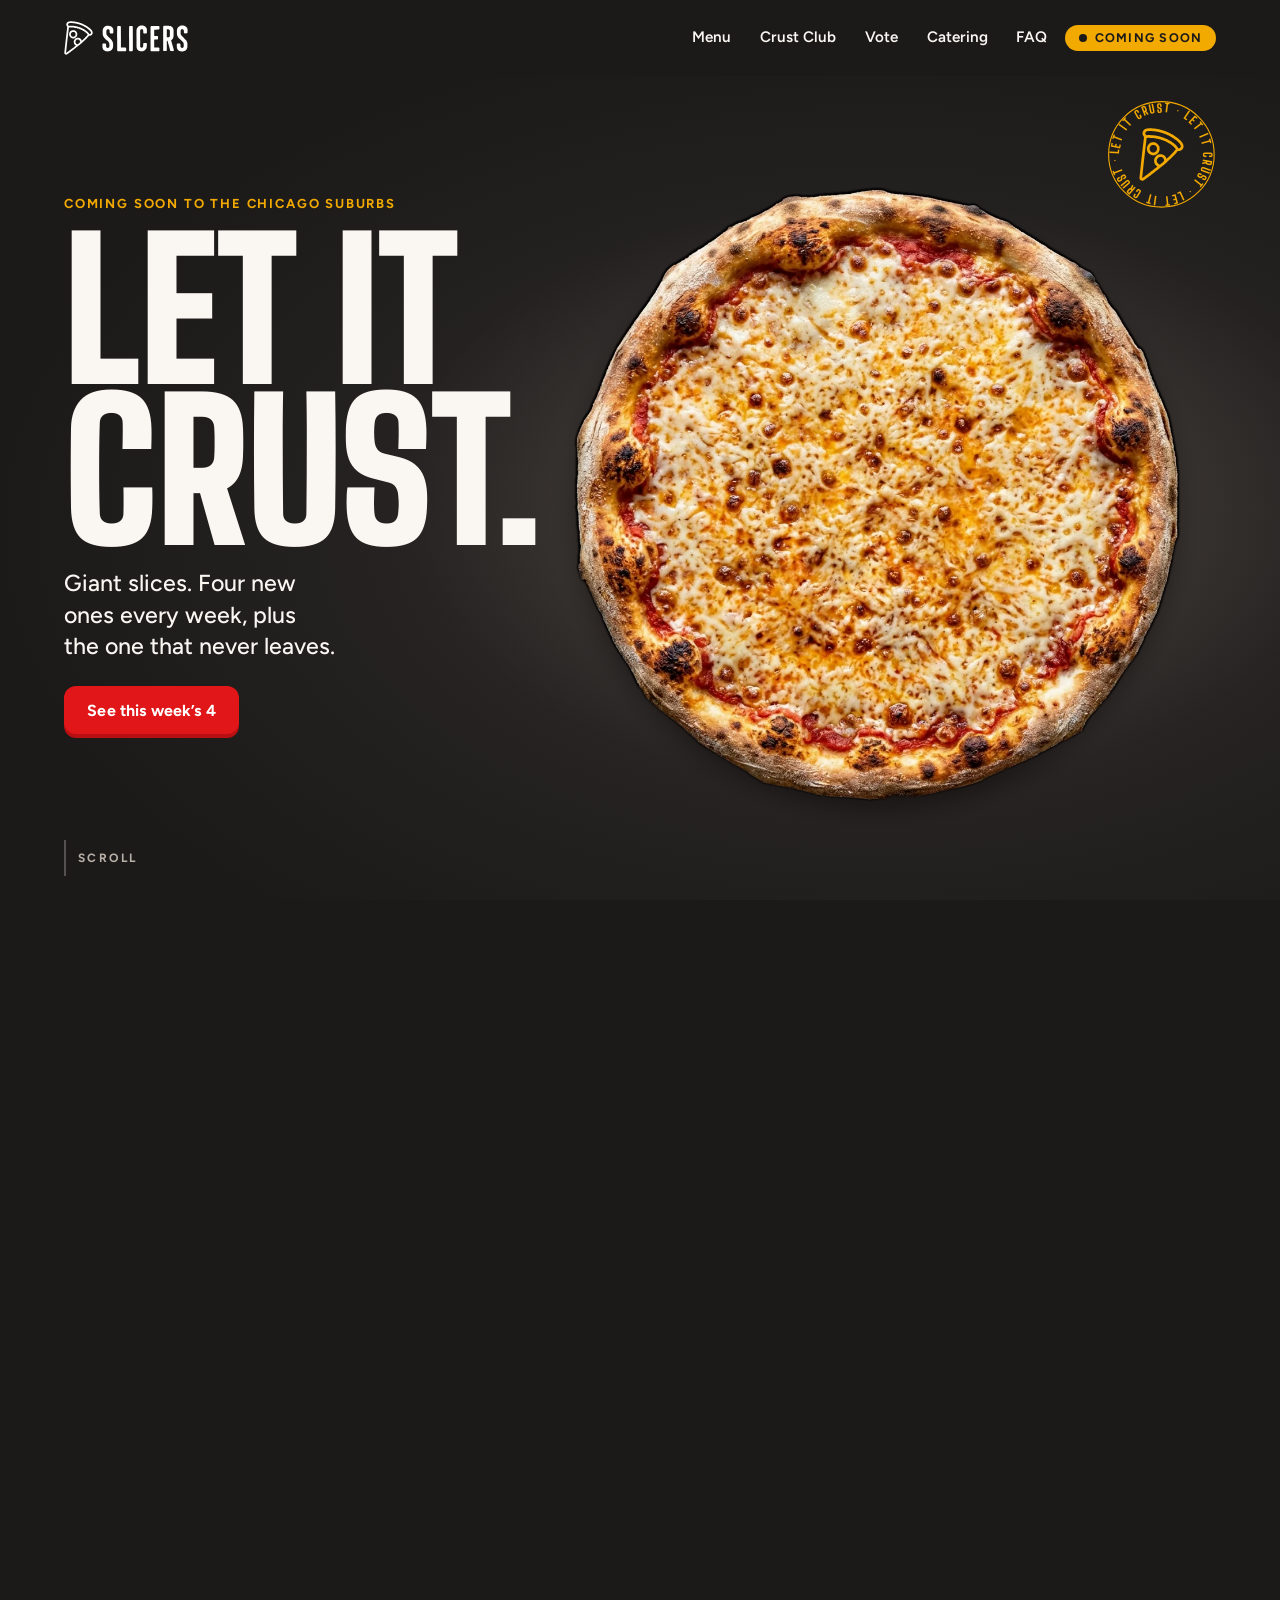
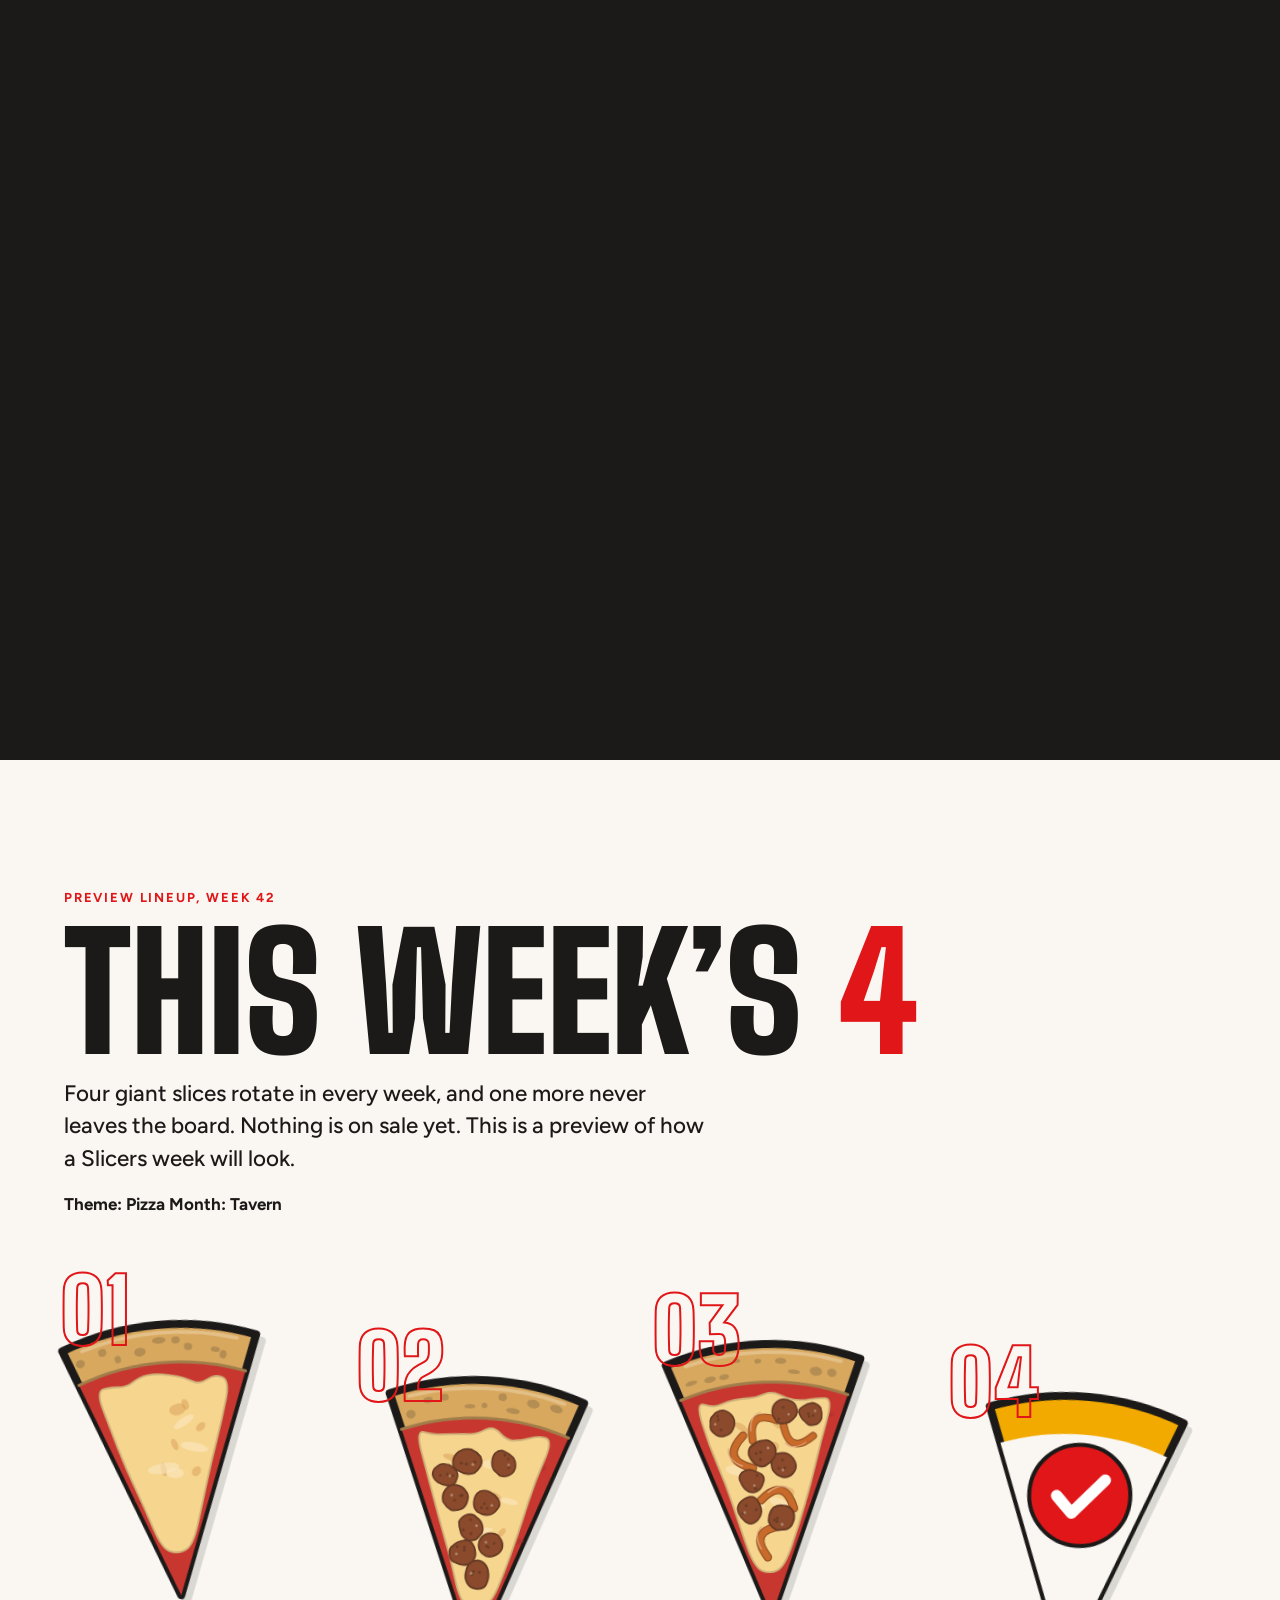
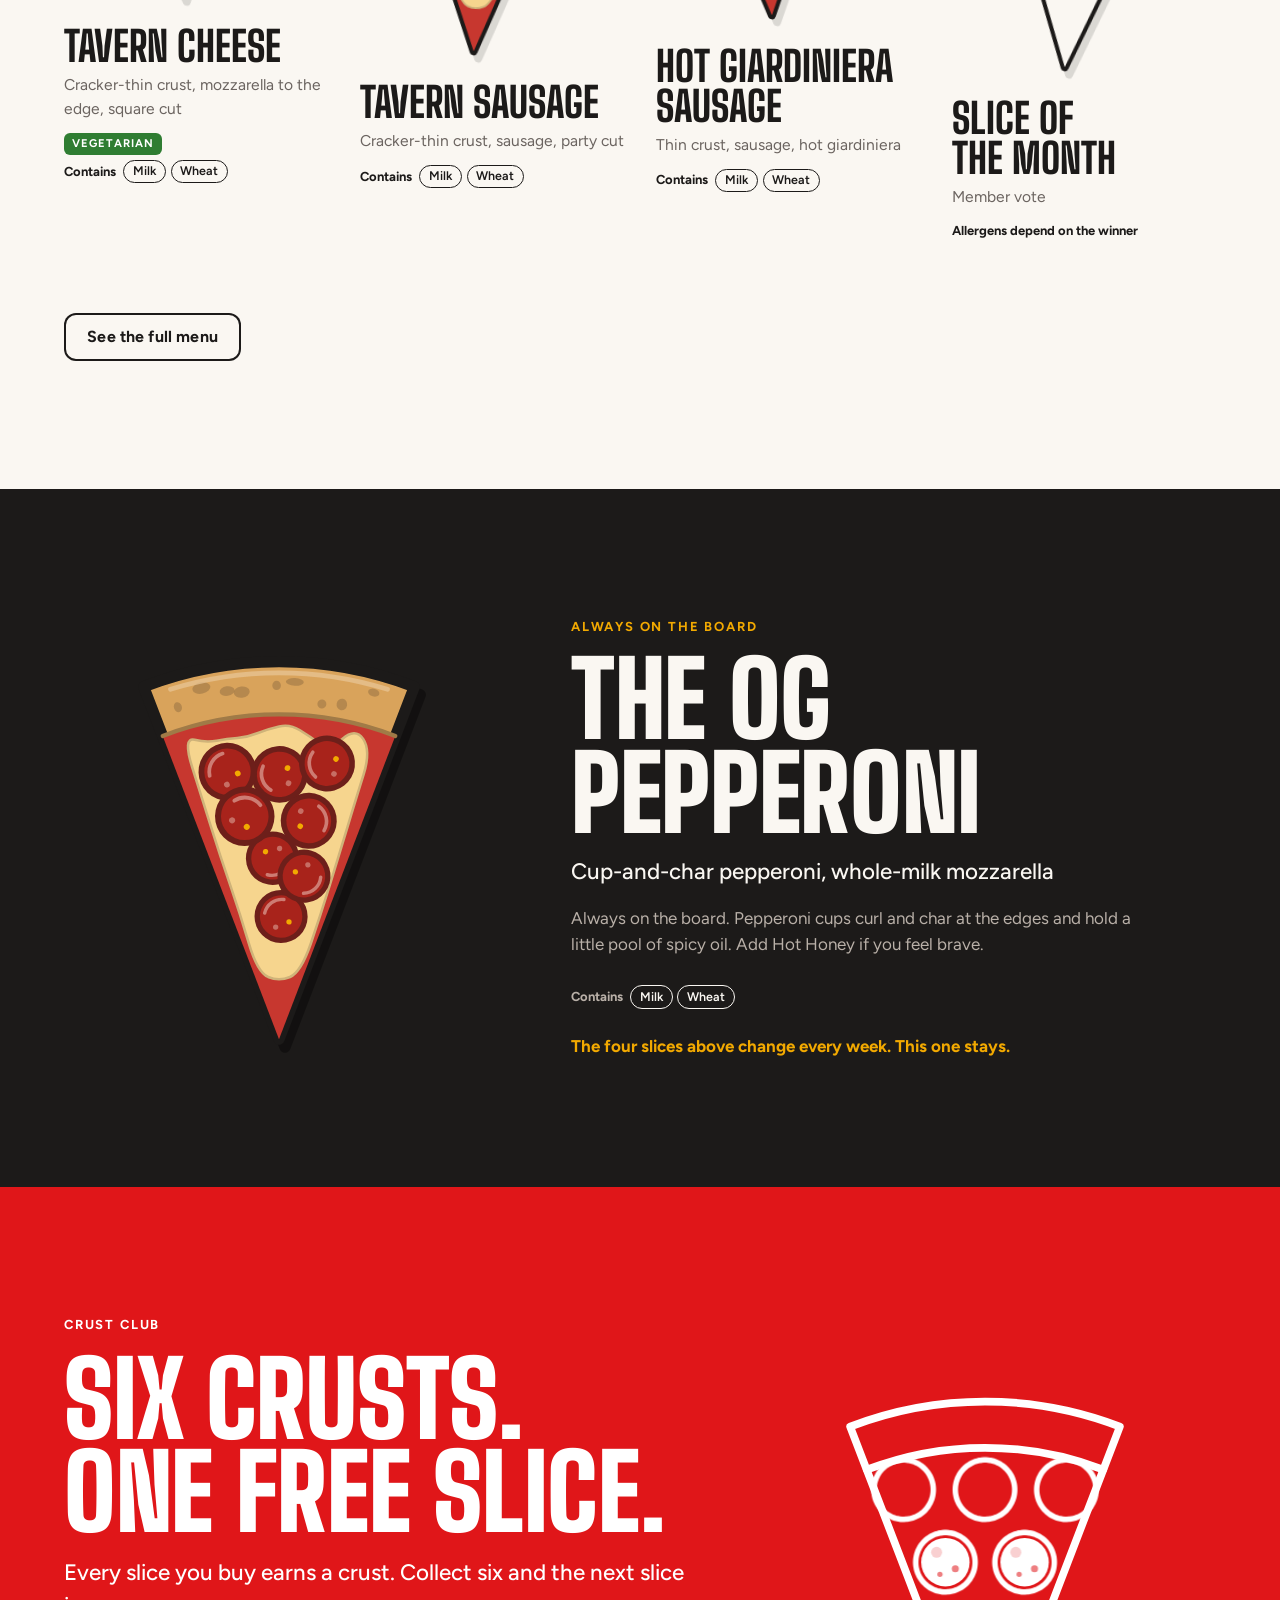
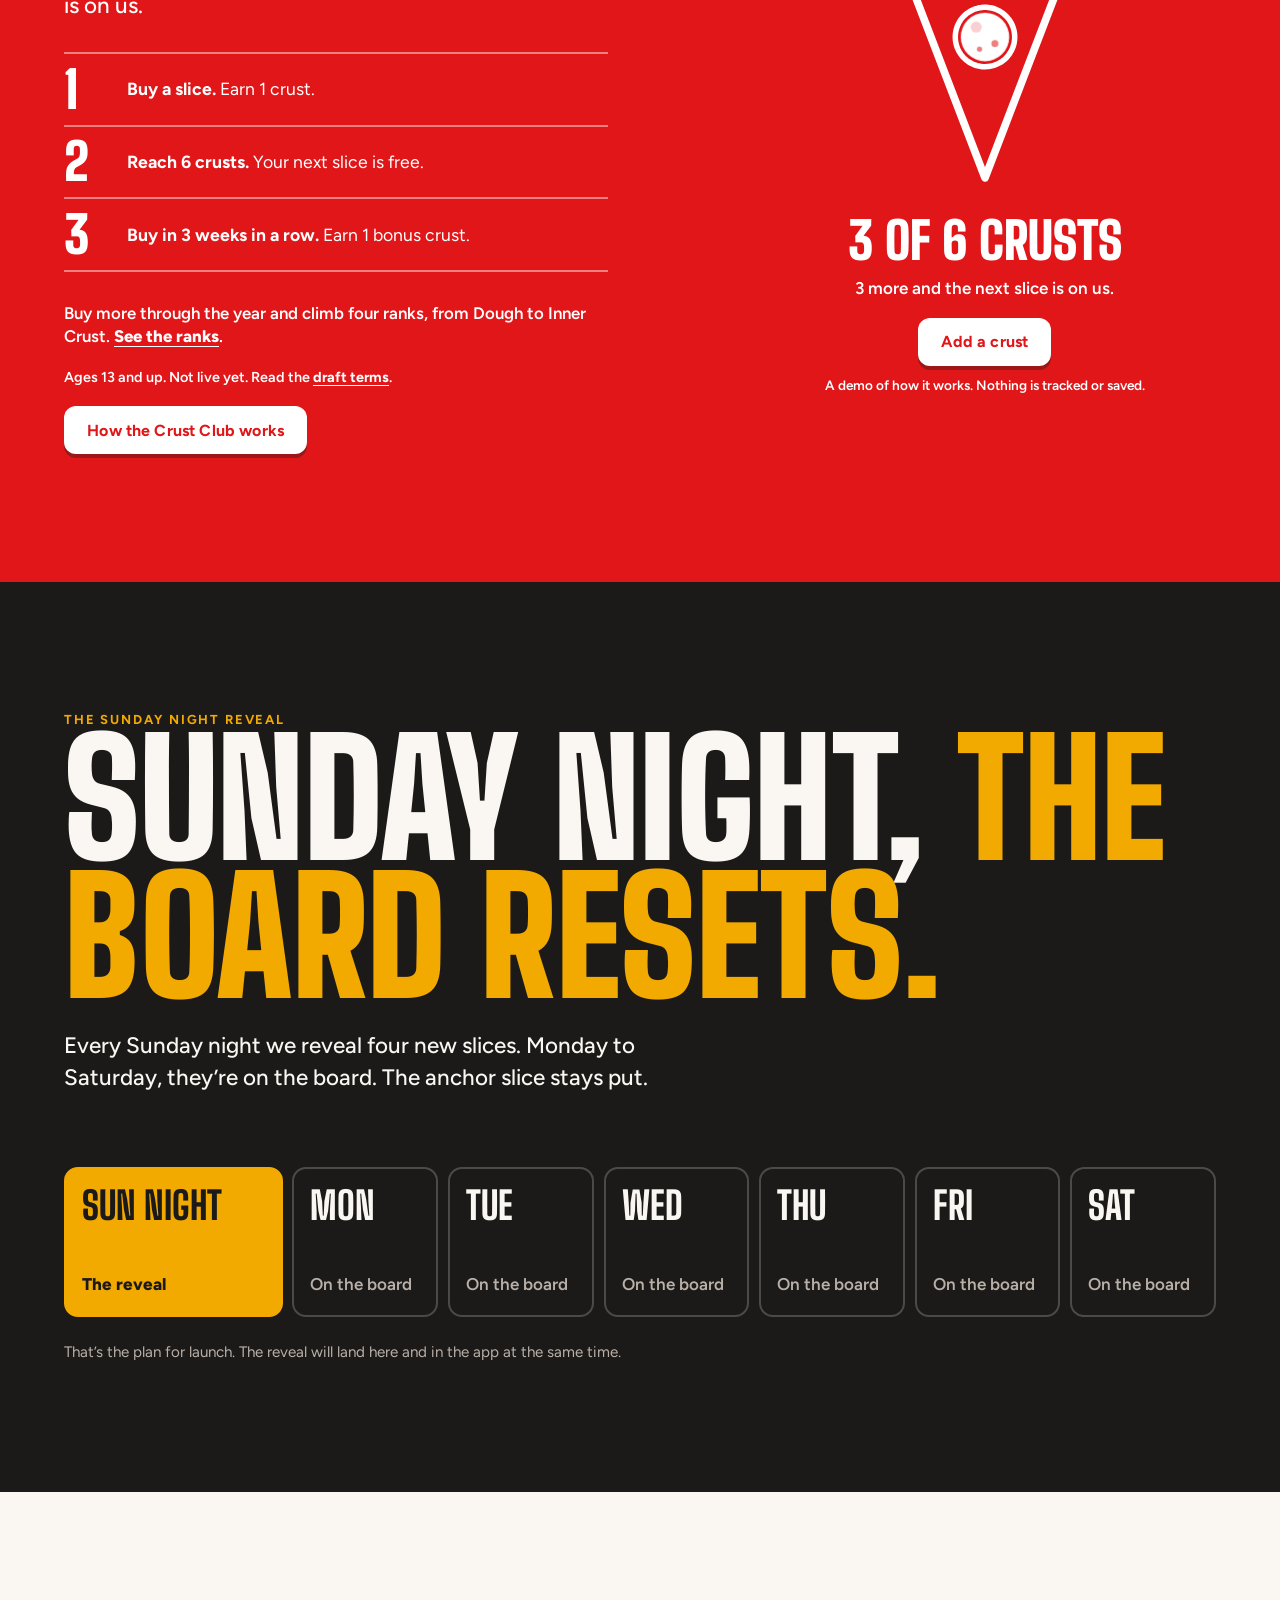
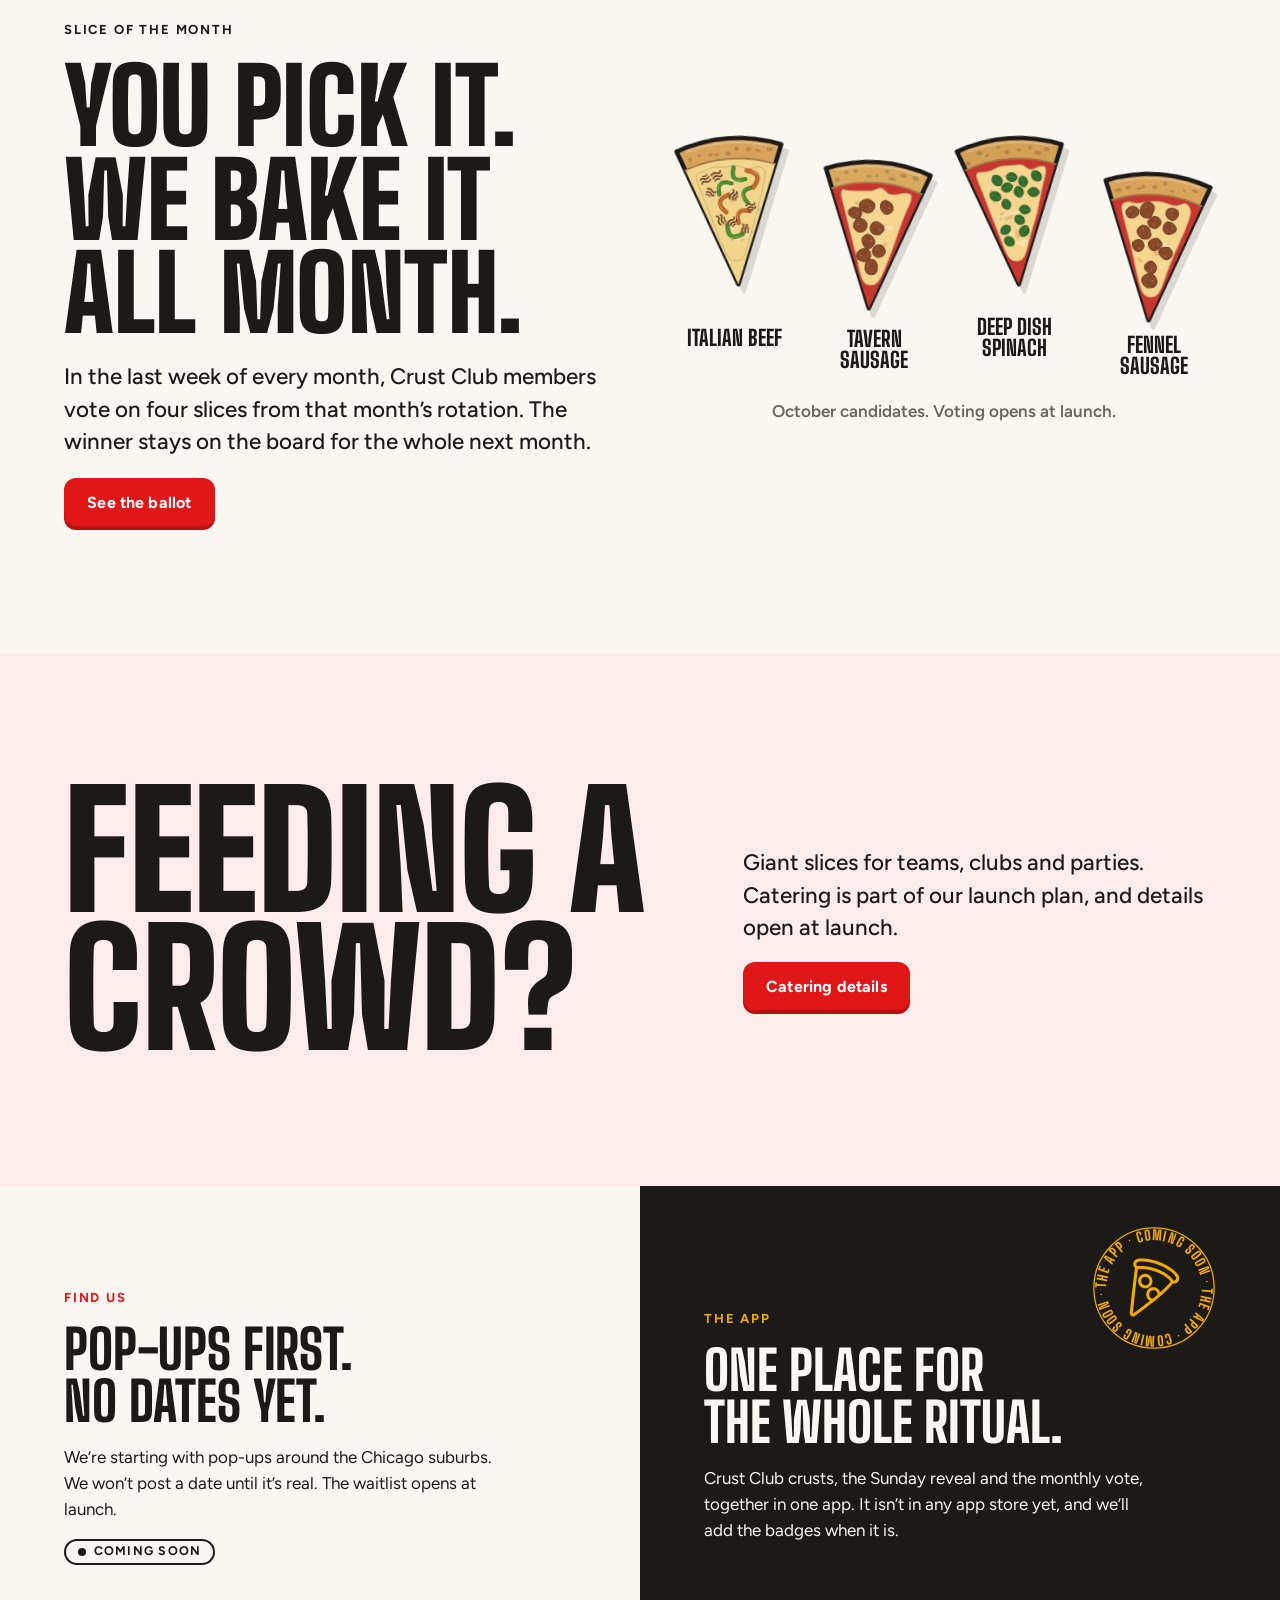
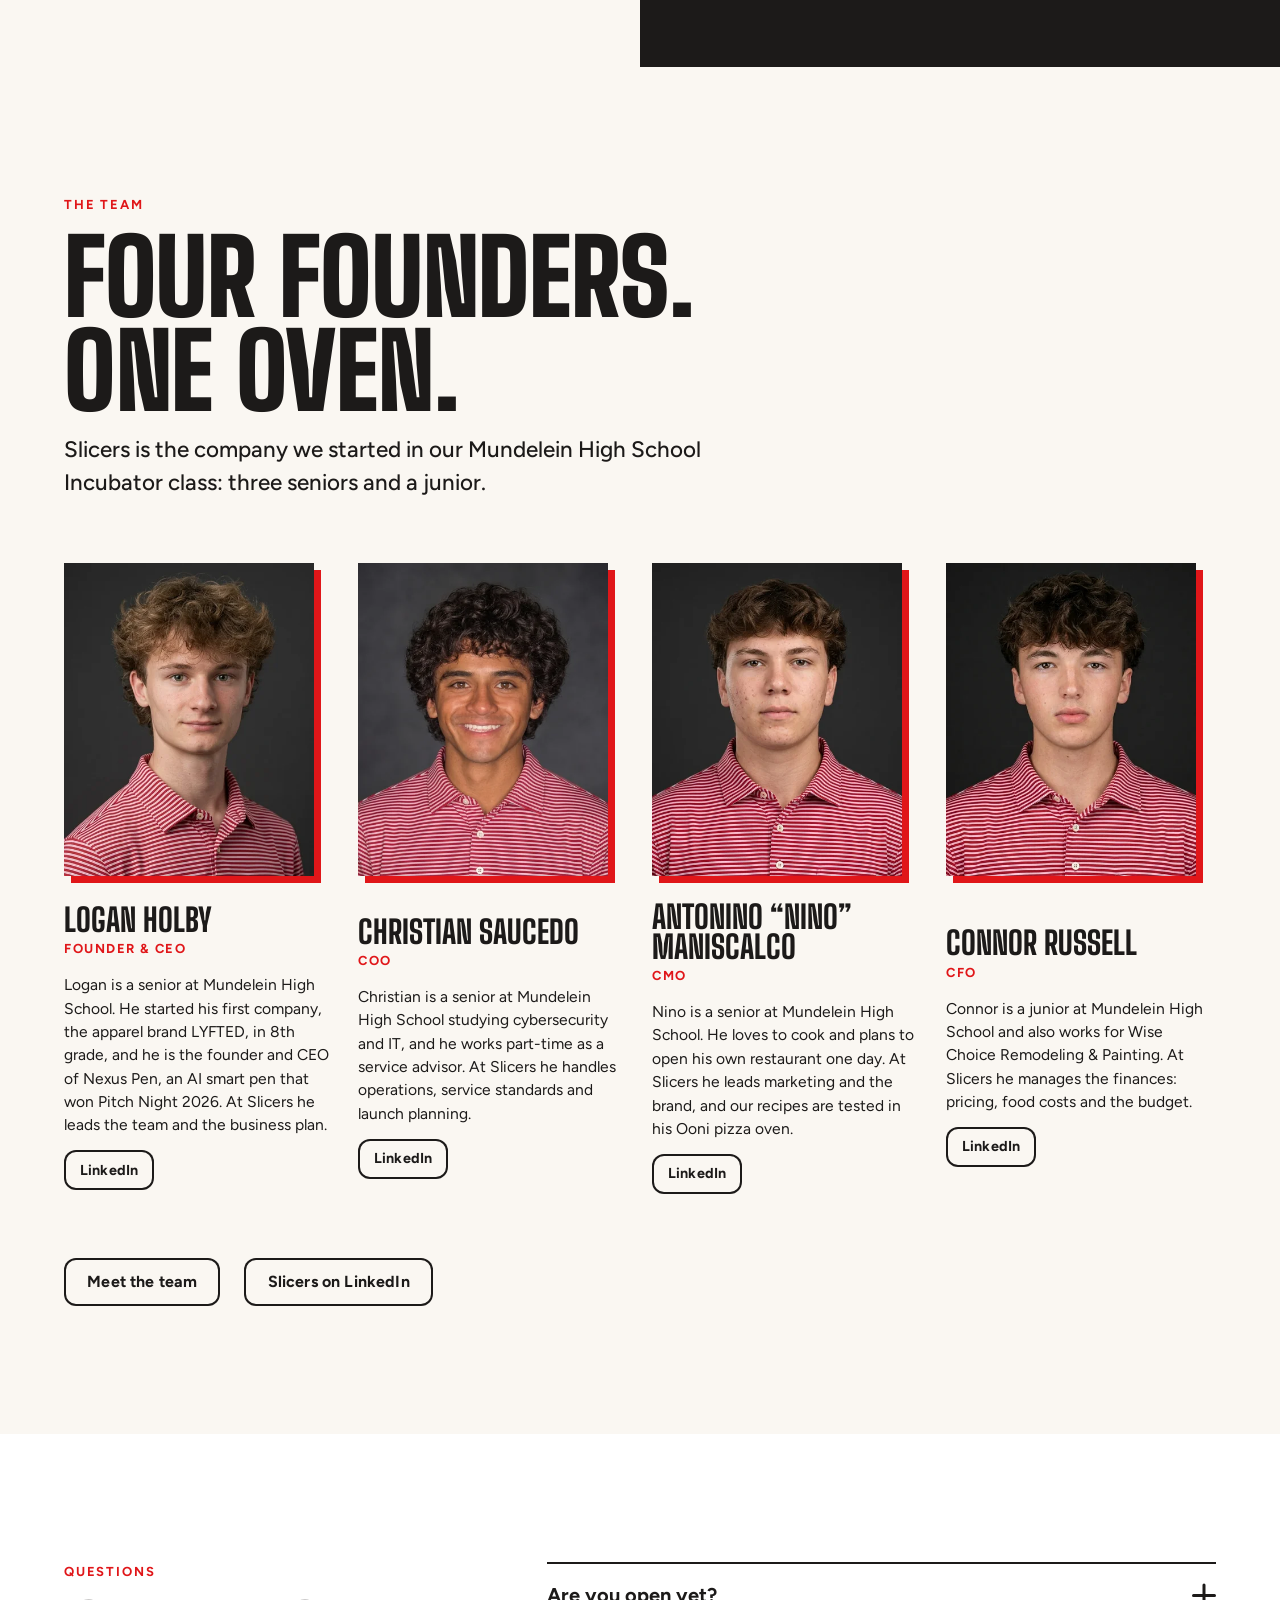
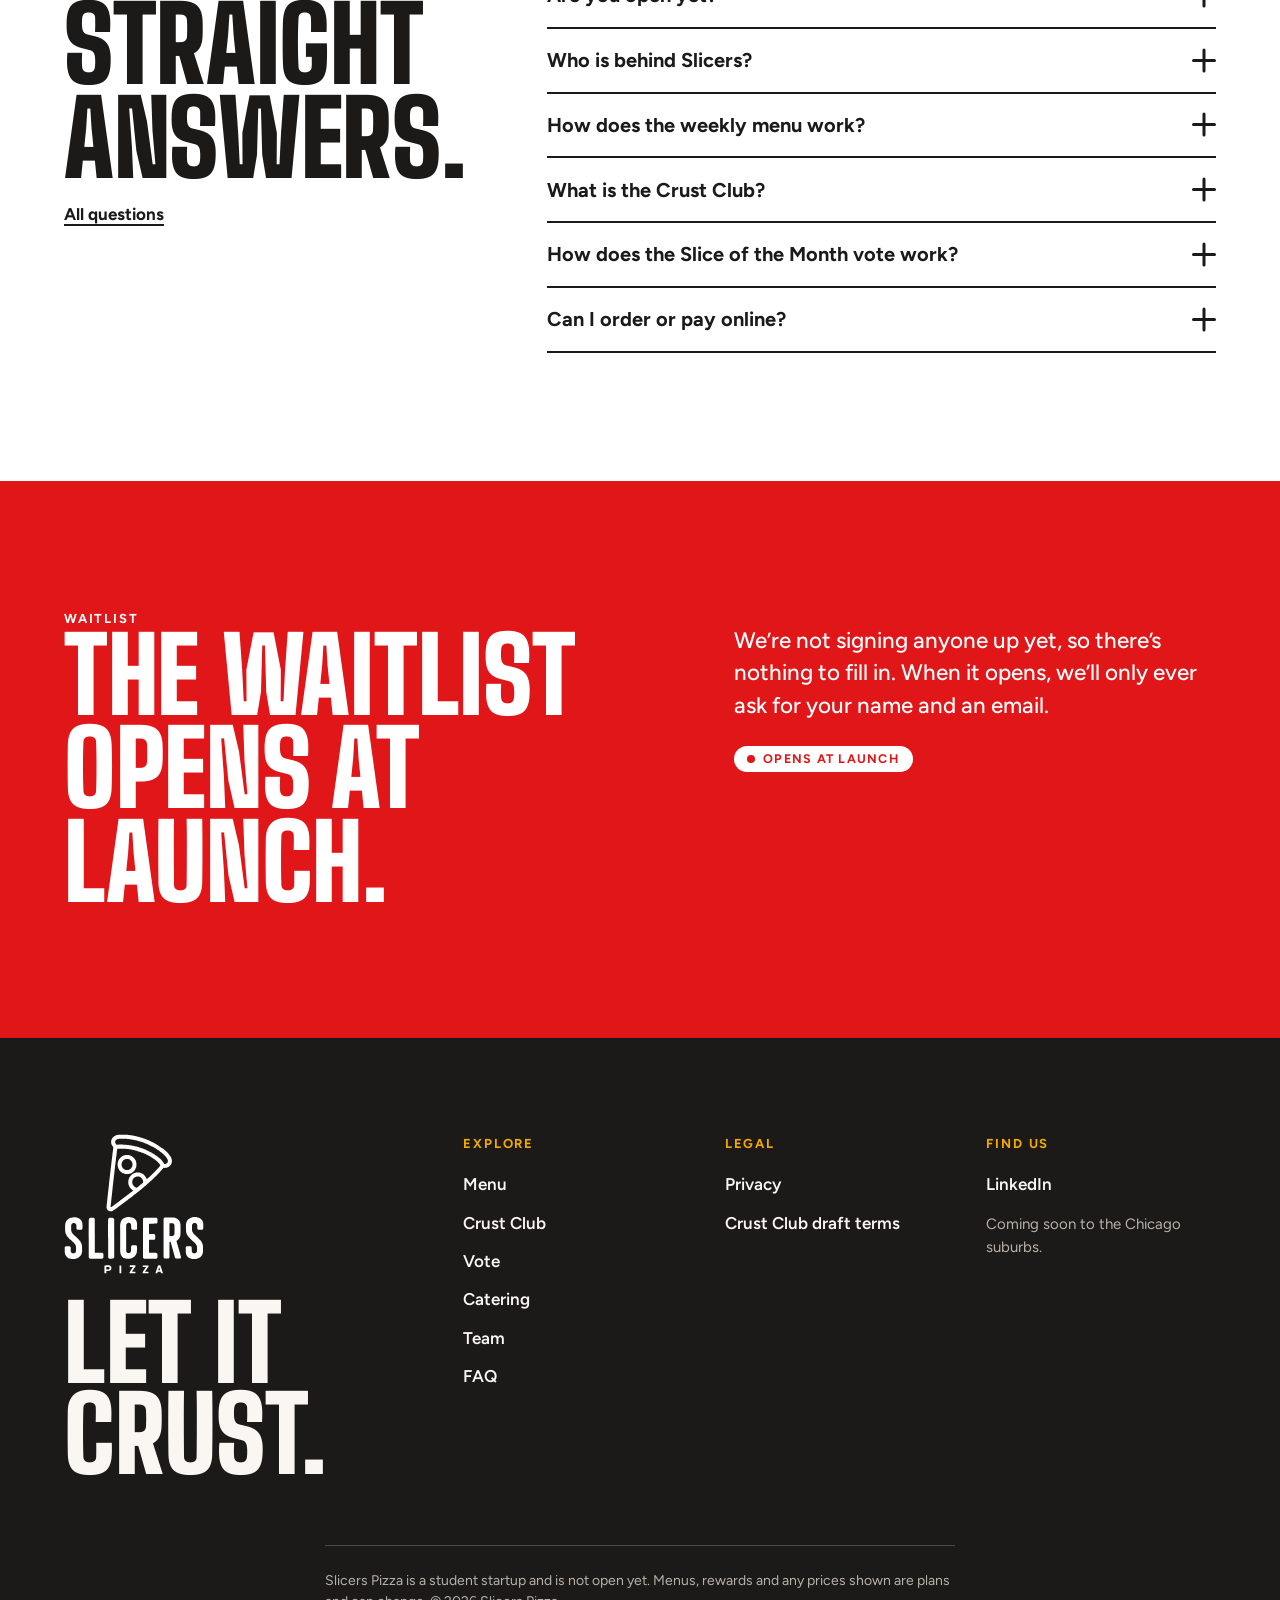
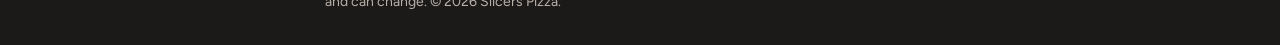
==== commit 9f67799a: "Hero: real-looking pizza photo animation; team photos without the logo; plainer bios; LinkedIn butto" ====
--- a/index.html
+++ b/index.html
@@ -24,8 +24,8 @@
 <meta name="twitter:card" content="summary_large_image">
 <link rel="preload" as="image" href="./img/pizza-bare-720.webp" imagesrcset="./img/pizza-bare-720.webp 720w, ./img/pizza-bare.webp 1200w" imagesizes="(min-width: 900px) min(54vw, 84vh), min(94vw, 46vh)" type="image/webp" fetchpriority="high" media="(prefers-reduced-motion: no-preference)">
 <script>(function(){var d=document.documentElement;d.classList.remove('no-js');d.classList.add('js');try{if(matchMedia('(prefers-reduced-motion: reduce)').matches)d.classList.add('reduced-motion');}catch(e){}})();</script>
-  <script type="module" crossorigin src="./assets/main-Ccn2jmfo.js"></script>
-  <link rel="stylesheet" crossorigin href="./assets/style-B_lL9VVs.css">
+  <script type="module" crossorigin src="./assets/main-DMcjPoi5.js"></script>
+  <link rel="stylesheet" crossorigin href="./assets/style-D7fupZlR.css">
   <link rel="preload" as="font" type="font/woff2" href="./assets/big-shoulders-display-latin-wght-normal-Bn_gnr7w.woff2" crossorigin="">
   <link rel="preload" as="font" type="font/woff2" href="./assets/figtree-latin-wght-normal-D_ZTVpCC.woff2" crossorigin="">
 </head>
@@ -259,35 +259,35 @@
 <div class="member__text">
 <h3 class="member__name">Logan Holby</h3>
 <p class="member__role">Founder &amp; CEO</p>
-<p class="member__bio">Logan started his first company, LYFTED, in 8th grade and now runs Nexus Pen, an AI smart pen that won Pitch Night 2026 with his Incubator team. At Slicers he leads the team, the product and the plan.</p>
-<p class="member__link"><a class="text-link" href="https://www.linkedin.com/in/loganholby/" target="_blank" rel="noopener noreferrer">LinkedIn<span class="sr-only"> profile of Logan Holby (opens in a new tab)</span></a></p>
+<p class="member__bio">Logan is a senior at Mundelein High School. He started his first company, the apparel brand LYFTED, in 8th grade, and he is the founder and CEO of Nexus Pen, an AI smart pen that won Pitch Night 2026. At Slicers he leads the team and the business plan.</p>
+<p class="member__link"><a class="btn btn--sm btn--ghost" href="https://www.linkedin.com/in/loganholby/" target="_blank" rel="noopener noreferrer">LinkedIn<span class="sr-only"> profile of Logan Holby (opens in a new tab)</span></a></p>
 </div>
 </li><li class="member" style="--i:1" data-reveal>
 <div class="member__photo"><img src="./img/team/christian.webp" srcset="img/team/christian.webp 440w, img/team/christian-800.webp 800w" sizes="(min-width: 1000px) 250px, 112px" alt="Christian Saucedo in the red Slicers polo" width="440" height="550" loading="lazy" decoding="async"></div>
 <div class="member__text">
 <h3 class="member__name">Christian Saucedo</h3>
 <p class="member__role">COO</p>
-<p class="member__bio">Christian runs operations: the systems, service standards and launch plan that make a new menu every week possible. He studies cybersecurity and IT and brings real customer-service experience from his job as a service advisor.</p>
-<p class="member__link"><a class="text-link" href="https://www.linkedin.com/in/christian-saucedo-6001ab397/" target="_blank" rel="noopener noreferrer">LinkedIn<span class="sr-only"> profile of Christian Saucedo (opens in a new tab)</span></a></p>
+<p class="member__bio">Christian is a senior at Mundelein High School studying cybersecurity and IT, and he works part-time as a service advisor. At Slicers he handles operations, service standards and launch planning.</p>
+<p class="member__link"><a class="btn btn--sm btn--ghost" href="https://www.linkedin.com/in/christian-saucedo-6001ab397/" target="_blank" rel="noopener noreferrer">LinkedIn<span class="sr-only"> profile of Christian Saucedo (opens in a new tab)</span></a></p>
 </div>
 </li><li class="member" style="--i:2" data-reveal>
 <div class="member__photo"><img src="./img/team/nino.webp" srcset="img/team/nino.webp 440w, img/team/nino-800.webp 800w" sizes="(min-width: 1000px) 250px, 112px" alt="Nino Maniscalco in the red Slicers polo" width="440" height="550" loading="lazy" decoding="async"></div>
 <div class="member__text">
 <h3 class="member__name">Antonino “Nino” Maniscalco</h3>
 <p class="member__role">CMO</p>
-<p class="member__bio">Nino leads marketing and the brand. He loves to cook, wants to open his own restaurants one day, and our test kitchen runs on his Ooni pizza oven.</p>
-<p class="member__link"><a class="text-link" href="https://www.linkedin.com/in/nino-maniscalco-49752443b/" target="_blank" rel="noopener noreferrer">LinkedIn<span class="sr-only"> profile of Antonino “Nino” Maniscalco (opens in a new tab)</span></a></p>
+<p class="member__bio">Nino is a senior at Mundelein High School. He loves to cook and plans to open his own restaurant one day. At Slicers he leads marketing and the brand, and our recipes are tested in his Ooni pizza oven.</p>
+<p class="member__link"><a class="btn btn--sm btn--ghost" href="https://www.linkedin.com/in/nino-maniscalco-49752443b/" target="_blank" rel="noopener noreferrer">LinkedIn<span class="sr-only"> profile of Antonino “Nino” Maniscalco (opens in a new tab)</span></a></p>
 </div>
 </li><li class="member" style="--i:3" data-reveal>
 <div class="member__photo"><img src="./img/team/connor.webp" srcset="img/team/connor.webp 440w, img/team/connor-800.webp 800w" sizes="(min-width: 1000px) 250px, 112px" alt="Connor Russell in the red Slicers polo" width="440" height="550" loading="lazy" decoding="async"></div>
 <div class="member__text">
 <h3 class="member__name">Connor Russell</h3>
 <p class="member__role">CFO</p>
-<p class="member__bio">Connor runs the money side: pricing, food costs, budgets and the plan for every dollar we spend.</p>
-<p class="member__link"><a class="text-link" href="https://www.linkedin.com/in/connor-russell-278750352/" target="_blank" rel="noopener noreferrer">LinkedIn<span class="sr-only"> profile of Connor Russell (opens in a new tab)</span></a></p>
+<p class="member__bio">Connor is a junior at Mundelein High School and also works for Wise Choice Remodeling &amp; Painting. At Slicers he manages the finances: pricing, food costs and the budget.</p>
+<p class="member__link"><a class="btn btn--sm btn--ghost" href="https://www.linkedin.com/in/connor-russell-278750352/" target="_blank" rel="noopener noreferrer">LinkedIn<span class="sr-only"> profile of Connor Russell (opens in a new tab)</span></a></p>
 </div>
 </li></ul>
-<p class="team__links"><a class="btn btn--ghost" href="./team/">Meet the team</a> <a class="text-link" href="https://www.linkedin.com/company/slicers/" target="_blank" rel="noopener noreferrer">Slicers on LinkedIn<span class="sr-only"> (opens in a new tab)</span></a></p>
+<p class="team__links"><a class="btn btn--ghost" href="./team/">Meet the team</a> <a class="btn btn--ghost" href="https://www.linkedin.com/company/slicers/" target="_blank" rel="noopener noreferrer">Slicers on LinkedIn<span class="sr-only"> (opens in a new tab)</span></a></p>
 </div>
 </section><section class="section faq-section" id="faq" data-tone="white" aria-labelledby="faq-title">
 <div class="wrap faq-section__grid">
--- a/assets/style-D7fupZlR.css
+++ b/assets/style-D7fupZlR.css
@@ -0,0 +1,2 @@
+@font-face{font-family:Big Shoulders Display;font-style:normal;font-display:swap;font-weight:100 900;src:url(./big-shoulders-display-latin-wght-normal-Bn_gnr7w.woff2)format("woff2");unicode-range:U+??,U+131,U+152-153,U+2BB-2BC,U+2C6,U+2DA,U+2DC,U+304,U+308,U+329,U+2000-206F,U+20AC,U+2122,U+2191,U+2193,U+2212,U+2215,U+FEFF,U+FFFD}@font-face{font-family:Figtree;font-style:normal;font-display:swap;font-weight:300 900;src:url(./figtree-latin-wght-normal-D_ZTVpCC.woff2)format("woff2");unicode-range:U+??,U+131,U+152-153,U+2BB-2BC,U+2C6,U+2DA,U+2DC,U+304,U+308,U+329,U+2000-206F,U+20AC,U+2122,U+2191,U+2193,U+2212,U+2215,U+FEFF,U+FFFD}:root{--red:#e01619;--red-press:#b80f12;--red-tint:#fdecec;--white:#fff;--flour:#faf7f2;--charcoal:#1c1a19;--charcoal-2:#3a3634;--muted:#6b6460;--honey:#f2a900;--basil:#2f7d32;--font-display:"Big Shoulders Display", "Arial Narrow", Impact, sans-serif;--font-body:"Figtree", ui-sans-serif, system-ui, -apple-system, "Segoe UI", Roboto, sans-serif;--gutter:clamp(1.25rem, 5vw, 4.5rem);--maxw:1360px;--header-h:64px;--section-y:clamp(4.5rem, 10vw, 9rem);--ease-out:cubic-bezier(.23, 1, .32, 1);--ease-out-quart:cubic-bezier(.25, 1, .5, 1);--ease-in-out:cubic-bezier(.77, 0, .175, 1);--lightningcss-light:initial;--lightningcss-dark: ;color-scheme:light}@media (min-width:900px){:root{--header-h:76px}}*,:before,:after{box-sizing:border-box}html{-webkit-text-size-adjust:100%;-moz-text-size-adjust:100%;text-size-adjust:100%;scroll-behavior:smooth;scroll-padding-top:calc(var(--header-h) + 1rem)}body{font-family:var(--font-body);color:var(--charcoal);background:var(--flour);-webkit-font-smoothing:antialiased;-moz-osx-font-smoothing:grayscale;text-rendering:optimizelegibility;margin:0;font-size:1.0625rem;line-height:1.55;overflow-x:clip}img,svg,canvas{max-width:100%;display:block}h1,h2,h3,h4,p,ul,ol,figure,dl,dd{margin:0;padding:0}ul,ol{list-style:none}a{color:inherit;text-underline-offset:.2em;text-decoration-thickness:.08em}button,input,textarea{font:inherit;color:inherit}[hidden]{display:none!important}main:focus{outline:none}:focus-visible{outline:3px solid var(--focus,var(--charcoal));outline-offset:3px;border-radius:3px}.sr-only{clip:rect(0 0 0 0);white-space:nowrap;border:0;width:1px;height:1px;margin:-1px;padding:0;position:absolute;overflow:hidden}.skip-link{z-index:100;background:var(--charcoal);color:var(--flour);transition:transform .2s var(--ease-out);border-radius:10px;padding:.7rem 1rem;font-weight:700;position:fixed;top:.75rem;left:1rem;transform:translateY(-200%)}.skip-link:focus{outline:3px solid var(--honey);transform:none}[data-tone]{background:var(--bg);color:var(--fg)}[data-tone=light]{--bg:var(--flour);--fg:var(--charcoal);--fg-2:var(--muted);--rule:#1c1a1933;--accent:var(--red);--logo:var(--red);--focus:var(--charcoal)}[data-tone=white]{--bg:var(--white);--fg:var(--charcoal);--fg-2:var(--muted);--rule:#1c1a1933;--accent:var(--red);--logo:var(--red);--focus:var(--charcoal)}[data-tone=tint]{--bg:var(--red-tint);--fg:var(--charcoal);--fg-2:#5f5652;--rule:#1c1a1933;--accent:var(--red-press);--logo:var(--red);--focus:var(--charcoal)}[data-tone=dark]{--bg:var(--charcoal);--fg:var(--flour);--fg-2:#b9b0a8;--rule:#faf7f238;--accent:var(--honey);--logo:#fff;--focus:#fff}[data-tone=red]{--bg:var(--red);--fg:#fff;--fg-2:#fff;--rule:#ffffff73;--accent:#fff;--logo:#fff;--focus:#fff}.display-xl,.display-l,.display-m{font-family:var(--font-display);text-transform:uppercase;text-wrap:balance;letter-spacing:-.003em}.display-xl{font-size:clamp(3.6rem,12.5vw,10.5rem);font-weight:900;line-height:.86}.display-l{font-size:clamp(2.9rem,8.2vw,6.5rem);font-weight:900;line-height:.9}.display-m{font-size:clamp(2rem,4.6vw,3.4rem);font-weight:800;line-height:.95}.lead{text-wrap:pretty;max-width:46ch;font-size:clamp(1.125rem,2vw,1.4rem);font-weight:500;line-height:1.45}.eyebrow{letter-spacing:.14em;text-transform:uppercase;font-size:.8125rem;font-weight:700}.text-link{text-underline-offset:.22em;font-weight:700;text-decoration:underline;text-decoration-thickness:.1em}@media (hover:hover) and (pointer:fine){.text-link:hover{text-decoration-thickness:.2em}}.wrap{width:min(100% - 2 * var(--gutter), var(--maxw));margin-inline:auto}.wrap--narrow{width:min(100% - 2 * var(--gutter), 52rem)}.section{padding-block:var(--section-y)}.section-head{gap:1rem;max-width:62rem;margin-bottom:clamp(2rem,5vw,4rem);display:grid}.section-head .eyebrow{color:var(--accent)}[data-tone=dark] .section-head .eyebrow,[data-tone=dark] .eyebrow{color:var(--honey)}.lead{color:var(--fg)}html.reveal-ready:not(.reduced-motion) [data-reveal]{opacity:0;transition:opacity .7s var(--ease-out), transform .7s var(--ease-out);transition-delay:calc(var(--i,0) * 70ms);transform:translateY(22px)}html.reveal-ready:not(.reduced-motion) [data-reveal].is-in{opacity:1;transform:none}@media (prefers-reduced-motion:reduce){html{scroll-behavior:auto}*,:before,:after{scroll-behavior:auto!important;transition-duration:.01ms!important;animation-duration:.01ms!important;animation-iteration-count:1!important}}.site-header{z-index:50;transition:background-color .25s,color .25s;position:fixed;inset:0 0 auto}.site-header[data-tone=light],.site-header[data-tone=white],.site-header[data-tone=tint]{box-shadow:0 1px 0 var(--rule)}.site-header__bar{height:var(--header-h);width:min(100% - 2 * var(--gutter), calc(var(--maxw) + 4rem));align-items:center;gap:1rem;margin-inline:auto;display:flex}.brand{height:100%;color:inherit;flex:none;align-items:center;gap:.55rem;text-decoration:none;display:inline-flex}.brand__icon,.brand__word,.stamp__icon{background:var(--logo,var(--red));display:block;-webkit-mask-position:50%;mask-position:50%;-webkit-mask-size:contain;mask-size:contain;-webkit-mask-repeat:no-repeat;mask-repeat:no-repeat}.brand__icon{width:25px;height:29px;-webkit-mask-image:url(../brand/slicers-icon.svg);mask-image:url(../brand/slicers-icon.svg)}.brand__word{width:72px;height:22px;-webkit-mask-image:url(../brand/slicers-wordmark.svg);mask-image:url(../brand/slicers-wordmark.svg)}@media (min-width:900px){.brand__icon{width:29px;height:34px}.brand__word{width:86px;height:27px}}.primary-nav{margin-left:auto;display:none}.primary-nav ul{gap:clamp(1rem,2vw,2rem);display:flex}.primary-nav a{padding:.5rem .1rem;font-size:.95rem;font-weight:600;text-decoration:none;display:inline-block;position:relative}.primary-nav a:after{content:"";transform-origin:0;height:2px;transition:transform .25s var(--ease-out);background:currentColor;position:absolute;bottom:.2rem;left:0;right:0;transform:scaleX(0)}.primary-nav a[aria-current=page]:after{transform:scaleX(1)}@media (hover:hover) and (pointer:fine){.primary-nav a:hover:after{transform:scaleX(1)}}.site-header__cta{margin-left:auto}@media (min-width:980px){.primary-nav{display:block}.site-header__cta{margin-left:0}.menu-toggle{display:none!important}}.menu-toggle{cursor:pointer;-webkit-tap-highlight-color:transparent;touch-action:manipulation;background:0 0;border:0;flex:none;width:44px;height:44px;margin-right:-10px;padding:0;position:relative}.menu-toggle__bars,.menu-toggle__bars:before{height:3px;transition:transform .28s var(--ease-out), top .28s var(--ease-out);background:currentColor;border-radius:2px;position:absolute;left:11px;right:11px}.menu-toggle__bars{top:25px}.menu-toggle__bars:before{content:"";top:-8px;left:0;right:0}.menu-toggle[aria-expanded=true] .menu-toggle__bars{top:21px;transform:rotate(45deg)}.menu-toggle[aria-expanded=true] .menu-toggle__bars:before{top:0;transform:rotate(-90deg)}.mobile-menu{inset:var(--header-h) 0 0 0;z-index:49;padding:2rem var(--gutter) max(2rem, env(safe-area-inset-bottom));clip-path:inset(0 0 100%);transition:clip-path .38s var(--ease-in-out);flex-direction:column;justify-content:space-between;gap:2rem;display:flex;position:fixed;overflow-y:auto}.mobile-menu.is-open{clip-path:inset(0)}.mobile-menu ul{display:grid}.mobile-menu li{border-top:2px solid #fff6}.mobile-menu li:last-child{border-bottom:2px solid #fff6}.mobile-menu a{font-family:var(--font-display);text-transform:uppercase;justify-content:space-between;align-items:baseline;padding:.55rem 0;font-size:clamp(2.6rem,13vw,4.5rem);font-weight:900;line-height:1;text-decoration:none;display:flex}.mobile-menu a[aria-current=page]{text-decoration:underline;text-decoration-thickness:.07em}.mobile-menu__note{font-size:1rem;font-weight:700;line-height:1.4}html.reveal-ready:not(.reduced-motion) .mobile-menu li{opacity:0;transition:opacity .4s var(--ease-out), transform .4s var(--ease-out);transform:translateY(14px)}html.reveal-ready:not(.reduced-motion) .mobile-menu.is-open li{opacity:1;transition-delay:calc(.12s + var(--i,0) * 45ms);transform:none}body.menu-open{overflow:hidden}.site-footer{padding:clamp(3.5rem, 8vw, 6rem) var(--gutter) 2rem}.site-footer__inner{width:min(100%, var(--maxw));grid-template-columns:1fr 1fr;gap:2.5rem 2rem;margin-inline:auto;display:grid}.site-footer__brand{grid-column:1/-1;align-items:center;gap:1.5rem;display:flex}.site-footer__logo{width:110px;height:110px}.site-footer__slogan{font-family:var(--font-display);text-transform:uppercase;font-size:clamp(2.6rem,9vw,6.5rem);font-weight:900;line-height:.88}.site-footer__h{letter-spacing:.14em;text-transform:uppercase;color:var(--honey);margin-bottom:.9rem;font-size:.8125rem;font-weight:700}.site-footer__nav ul{gap:.35rem;display:grid}.site-footer__nav a{padding:.2rem 0;font-weight:600;text-decoration:none;display:inline-block}.site-footer__nav a:hover,.site-footer__nav a:focus-visible{text-decoration:underline}.site-footer__small{color:var(--fg-2);margin-top:.75rem;font-size:.9375rem}.site-footer__fine{width:min(100%, var(--maxw));border-top:1px solid var(--rule);color:var(--fg-2);margin:clamp(2.5rem,6vw,4rem) auto 0;max-width:70ch;margin-inline:auto;padding-top:1.5rem;font-size:.875rem}@media (min-width:900px){.site-footer__inner{grid-template-columns:1.6fr 1fr 1fr 1fr;align-items:start}.site-footer__brand{flex-direction:column;grid-column:auto;align-items:flex-start}.site-footer__logo{width:140px;height:140px}}.site-header.is-menu-open{--bg:var(--red);--fg:#fff;--logo:#fff;--focus:#fff;background:var(--red);color:#fff;box-shadow:none}.btn{--btn-bg:var(--red);--btn-fg:#fff;--btn-shadow:var(--red-press);background:var(--btn-bg);min-height:48px;color:var(--btn-fg);box-shadow:0 4px 0 var(--btn-shadow);letter-spacing:.01em;text-align:center;cursor:pointer;transition:transform .16s var(--ease-out), box-shadow .16s var(--ease-out);-webkit-tap-highlight-color:transparent;touch-action:manipulation;border:0;border-radius:12px;justify-content:center;align-items:center;gap:.5em;padding:.7rem 1.45rem;font-size:1rem;font-weight:700;line-height:1.2;text-decoration:none;display:inline-flex}.btn:active{box-shadow:0 1px 0 var(--btn-shadow);transform:translateY(3px)scale(.985)}@media (hover:hover) and (pointer:fine){.btn:hover{box-shadow:0 5px 0 var(--btn-shadow);transform:translateY(-1px)}.btn:active{box-shadow:0 1px 0 var(--btn-shadow);transform:translateY(3px)scale(.985)}}.btn--sm{min-height:40px;box-shadow:0 3px 0 var(--btn-shadow);padding:.45rem 1rem;font-size:.9rem}.btn--light{--btn-bg:#fff;--btn-fg:var(--red);--btn-shadow:#1c1a1959}.btn--ghost{--btn-bg:transparent;--btn-fg:var(--fg);--btn-shadow:transparent;box-shadow:inset 0 0 0 2px}.btn--ghost:hover{box-shadow:inset 0 0 0 2px}.btn--ghost-light{--btn-bg:transparent;--btn-fg:#fff;--btn-shadow:transparent;box-shadow:inset 0 0 0 2px #fff}.btn--ghost-light:hover{box-shadow:inset 0 0 0 2px #fff}.status-pill{background:var(--honey);color:var(--charcoal);letter-spacing:.1em;text-transform:uppercase;white-space:nowrap;border-radius:999px;align-items:center;gap:.5rem;padding:.35rem .85rem;font-size:.78rem;font-weight:700;line-height:1.2;display:inline-flex}.status-pill:before{content:"";background:var(--charcoal);border-radius:50%;width:.5rem;height:.5rem}.status-pill--outline{color:inherit;background:0 0;box-shadow:inset 0 0 0 2px}.status-pill--outline:before{background:currentColor}.status-pill--solid{color:var(--red);background:#fff}.status-pill--solid:before{background:var(--red)}[data-tone=white] .status-pill--solid,[data-tone=light] .status-pill--solid,[data-tone=tint] .status-pill--solid{background:var(--charcoal);color:#fff}[data-tone=white] .status-pill--solid:before,[data-tone=light] .status-pill--solid:before,[data-tone=tint] .status-pill--solid:before{background:var(--honey)}.tag{background:var(--charcoal);color:var(--flour);letter-spacing:.1em;text-transform:uppercase;vertical-align:middle;border-radius:6px;padding:.12rem .5rem;font-size:.7rem;font-weight:700;display:inline-block}[data-tone=dark] .tag{background:var(--flour);color:var(--charcoal)}.tag--veg,[data-tone=dark] .tag--veg{background:var(--basil);color:#fff}.meta{flex-wrap:wrap;align-items:center;gap:.35rem .5rem;margin-top:.75rem;display:flex}.allergens{flex-wrap:wrap;align-items:center;gap:.3rem;font-size:.8125rem;display:flex}.allergens__label{color:var(--fg-2);margin-right:.15rem;font-weight:700}.chip{border:1.5px solid;border-radius:999px;padding:.08rem .55rem;font-size:.78rem;font-weight:600;line-height:1.5;display:inline-block}.sample-flag{border:2px dashed;border-radius:8px;margin-top:1rem;padding:.4rem .8rem;font-size:.875rem;font-weight:700;display:inline-block}.form{align-content:start;gap:1.1rem;display:grid}.field{gap:.4rem;display:grid}.field label{font-size:.95rem;font-weight:700}.field__opt{opacity:.8;font-weight:500}.field input[type=text],.field input[type=email],.field textarea{border:2px solid var(--charcoal);width:100%;min-height:50px;color:var(--charcoal);background:#fff;border-radius:10px;padding:.75rem 1rem;font-size:1rem}.field textarea{resize:vertical;min-height:7.5rem}.field input::placeholder,.field textarea::placeholder{color:#7a716c;opacity:1}.field input:focus-visible,.field textarea:focus-visible{outline:3px solid var(--focus,var(--charcoal));outline-offset:2px}.field input[aria-invalid=true],.field textarea[aria-invalid=true]{border-color:var(--red);box-shadow:0 0 0 3px #e0161933}.field__hint,.form__fine{color:var(--fg-2);font-size:.875rem}.field__error{background:var(--red);color:#fff;border-radius:6px;justify-self:start;padding:.2rem .55rem;font-size:.875rem;font-weight:700;display:inline-block}.field--check{flex-wrap:wrap;align-items:center;gap:.2rem .65rem;display:flex}.field--check input{width:1.4rem;height:1.4rem;accent-color:var(--charcoal);flex:none}.field--check label{font-weight:600}.field--check .field__error{flex-basis:100%}.form__status{min-height:1.5em;font-weight:700}.form__status[data-state=ok]{background:var(--charcoal);color:#fff;border-radius:10px;padding:.7rem 1rem}.form__status[data-state=error]{background:var(--red);color:#fff;border-radius:10px;padding:.7rem 1rem}.form--on-red .field__error,.form--on-red .form__status[data-state=error]{background:var(--charcoal)}.form--on-red .field input[aria-invalid=true],.form--on-red .field textarea[aria-invalid=true]{border-color:var(--charcoal);box-shadow:0 0 0 3px #1c1a1959}.form--on-red .field--check input{accent-color:var(--charcoal)}.form--on-red a{font-weight:700}.hp{width:1px;height:1px;position:absolute;left:-9999px;overflow:hidden}.faq{border-bottom:2px solid var(--fg)}.faq__item{border-top:2px solid var(--fg)}.faq__item summary{cursor:pointer;-webkit-tap-highlight-color:transparent;justify-content:space-between;align-items:center;gap:1.25rem;padding:1.15rem 0;list-style:none;display:flex}.faq__item summary::-webkit-details-marker{display:none}.faq__q{text-wrap:balance;font-size:clamp(1.05rem,1.8vw,1.25rem);font-weight:700;line-height:1.3}.faq__icon{flex:none;width:1.5rem;height:1.5rem;position:relative}.faq__icon:before,.faq__icon:after{content:"";height:3px;transition:transform .28s var(--ease-out);background:currentColor;border-radius:2px;position:absolute;top:calc(50% - 1.5px);left:0;right:0}.faq__icon:after{transform:rotate(90deg)}.faq__item[open] .faq__icon:after{transform:rotate(0)}.faq__a{max-width:62ch;padding:0 2.5rem 1.4rem 0}.faq__a a{font-weight:700}.faq__item[open] .faq__a{animation:faq-in .32s var(--ease-out)}@keyframes faq-in{0%{opacity:0;transform:translateY(-6px)}to{opacity:1;transform:none}}.panel{border:2px solid var(--charcoal);max-width:46rem;box-shadow:8px 8px 0 var(--charcoal);background:#fff;border-radius:18px;justify-items:start;gap:1rem;padding:clamp(1.5rem,4vw,2.5rem);display:grid}.panel--closed{background:var(--flour)}.panel p{max-width:52ch}.hero{--hero-cx:.5;--hero-cy:.7;--hero-dw:.94;--hero-dh:.46;--hero-run:300svh;background:var(--charcoal);color:var(--flour);position:relative}@media (min-width:900px){.hero{--hero-cx:.685;--hero-cy:.55;--hero-dw:.54;--hero-dh:.84;--hero-run:340svh}}html.js:not(.reduced-motion):not(.hero-static) .hero{height:calc(100svh + var(--hero-run))}.hero__pin{min-height:100svh;position:relative}html.js:not(.reduced-motion):not(.hero-static) .hero__pin{height:100svh;min-height:0;position:sticky;top:0}.hero__stage{isolation:isolate;height:100%;min-height:100svh;position:relative;overflow:hidden}html.js:not(.reduced-motion):not(.hero-static) .hero__stage{min-height:0}.hero__light{z-index:0;background:radial-gradient(ellipse 52% 46% at calc(var(--hero-cx) * 100%) calc(var(--hero-cy) * 100%), #ffe2ba29, transparent 72%), radial-gradient(ellipse 85% 70% at calc(var(--hero-cx) * 100%) calc(var(--hero-cy) * 100% + 4%), #35312e 0%, #232020 52%, var(--charcoal) 82%);position:absolute;inset:0}.hero__pizza{z-index:1;left:calc(var(--hero-cx) * 100%);top:calc(var(--hero-cy) * 100%);--hero-s:min(calc(var(--hero-dw) * 100vw), calc(var(--hero-dh) * 100svh));width:var(--hero-s);aspect-ratio:1;pointer-events:none;position:absolute;transform:translate(-50%,-50%)}.hero__img{object-fit:contain;width:100%;height:100%;filter:drop-shadow(0 calc(var(--hero-s) * .02) calc(var(--hero-s) * .045) #08040299);transition:opacity .45s;position:absolute;inset:0}.hero__img--bare{display:none}html.js:not(.reduced-motion):not(.hero-static) .hero__img--bare{display:block}html.js:not(.reduced-motion):not(.hero-static) .hero__img--done{display:none}.hero__stage.is-ready .hero__img{opacity:0}.hero__canvas{z-index:2;opacity:0;pointer-events:none;width:100%;height:100%;transition:opacity .45s;position:absolute;inset:0}.hero__stage.is-ready .hero__canvas{opacity:1}.hero__copy{z-index:3;inset:var(--header-h) var(--gutter) 0 var(--gutter);pointer-events:none;transition:opacity .45s var(--ease-out), transform .45s var(--ease-out);flex-direction:column;align-items:flex-start;gap:1rem;padding-top:clamp(1.25rem,4svh,3rem);display:flex;position:absolute}.hero__copy a{pointer-events:auto}@media (min-width:900px){.hero__copy{justify-content:center;width:min(46%,40rem);padding-top:0;padding-bottom:3rem;right:auto}}.hero__copy .eyebrow{color:var(--honey)}.hero__title{font-family:var(--font-display);letter-spacing:-.005em;text-transform:uppercase;font-size:clamp(3.8rem,min(21vw,11svh),13rem);font-weight:900;line-height:.84}.hero__title span{color:var(--red);display:block}@media (min-width:900px){.hero__title{font-size:clamp(5rem,min(15vw,24svh),14rem)}}.hero__sub{text-wrap:balance;max-width:24ch;font-size:clamp(1.1rem,1.9vw,1.45rem);font-weight:500;line-height:1.35}@media (max-height:700px) and (max-width:899px){.hero__sub{display:none}}.hero__actions{flex-wrap:wrap;gap:.75rem;margin-top:.5rem;display:flex}.hero__beat-title{font-family:var(--font-display);text-transform:uppercase;text-wrap:balance;font-size:clamp(3rem,min(15vw,9svh),8rem);font-weight:900;line-height:.88}@media (min-width:900px){.hero__beat-title{font-size:clamp(4rem,min(9vw,17svh),8rem)}}.hero__beat-sub{max-width:26ch;color:var(--fg-2);text-wrap:balance;font-size:clamp(1.05rem,1.7vw,1.3rem);font-weight:500;line-height:1.4}.hero__copy--2,.hero__copy--3{display:none}html.js:not(.reduced-motion):not(.hero-static) .hero__copy--2,html.js:not(.reduced-motion):not(.hero-static) .hero__copy--3{opacity:0;display:flex;transform:translateY(18px)}html.js:not(.reduced-motion):not(.hero-static) .hero__stage[data-beat="2"] .hero__copy--2,html.js:not(.reduced-motion):not(.hero-static) .hero__stage[data-beat="3"] .hero__copy--3{opacity:1;transform:none}html.js:not(.reduced-motion):not(.hero-static) .hero__stage:not([data-beat="1"]) .hero__copy--1{opacity:0;transform:translateY(-18px)}html.js:not(.reduced-motion):not(.hero-static) .hero__stage:not([data-beat="1"]) .hero__copy--1 a{pointer-events:none}html:not(.reduced-motion) .hero__rise{animation:hero-rise .85s var(--ease-out) both;animation-delay:calc(.15s + var(--i,0) * 90ms)}@keyframes hero-rise{0%{opacity:0;transform:translateY(26px)}to{opacity:1;transform:none}}.hero__stamp{z-index:3;width:clamp(86px,8.5vw,132px);right:var(--gutter);color:var(--honey);pointer-events:none;transition:opacity .4s;position:absolute;bottom:1.25rem}@media (min-width:900px){.hero__stamp{bottom:auto;top:calc(var(--header-h) + 1.5rem)}}html.js:not(.reduced-motion):not(.hero-static) .hero__stage:not([data-beat="1"]) .hero__stamp{opacity:0}.hero__cue{z-index:3;left:var(--gutter);letter-spacing:.2em;text-transform:uppercase;color:var(--fg-2);align-items:center;gap:.75rem;font-size:.75rem;font-weight:700;transition:opacity .4s;display:none;position:absolute;bottom:1.5rem}html.js:not(.reduced-motion):not(.hero-static) .hero__cue{display:flex}html.js:not(.reduced-motion):not(.hero-static) .hero__stage:not([data-beat="1"]) .hero__cue{opacity:0}.hero__cue-line{background:#faf7f240;width:2px;height:36px;position:relative;overflow:hidden}.hero__cue-line:after{content:"";background:var(--honey);animation:cue 2s var(--ease-in-out) infinite;position:absolute;inset:0;transform:translateY(-100%)}@keyframes cue{0%{transform:translateY(-100%)}60%,to{transform:translateY(100%)}}.stamp{aspect-ratio:1;width:100%;display:block;position:relative}.stamp__svg{width:100%;height:100%;position:absolute;inset:0}html:not(.reduced-motion) .stamp__svg{animation:32s linear infinite stamp-spin}@keyframes stamp-spin{to{transform:rotate(360deg)}}.stamp__ring{fill:none;stroke:currentColor;stroke-width:2px}.stamp__text{font-family:var(--font-display);letter-spacing:.04em;text-transform:uppercase;fill:currentColor;font-size:22px;font-weight:800}.stamp__icon{--logo:currentColor;position:absolute;inset:26% 29%;-webkit-mask-image:url(../brand/slicers-icon.svg);mask-image:url(../brand/slicers-icon.svg)}.lineup__head{gap:1rem;max-width:64rem;display:grid}.lineup__head .eyebrow,.display-xl__num{color:var(--red)}.lineup__theme{font-weight:700}.lineup__list{gap:clamp(2.25rem,5vw,3.25rem);margin-top:clamp(2.5rem,6vw,5rem);display:grid}.slot{grid-template-columns:minmax(104px,36%) 1fr;grid-template-areas:"art name""art tag""art meta";align-content:start;column-gap:1.25rem;display:grid;position:relative}.slot>.slot__art{grid-area:art}.slot>.slot__name{grid-area:name}.slot>.slot__tag{grid-area:tag}.slot>.meta{grid-area:meta;align-self:start}.slot:first-child{--r:-5deg}.slot:nth-child(2){--r:3deg}.slot:nth-child(3){--r:-2deg}.slot:nth-child(4){--r:5deg}.slot__num{z-index:2;font-family:var(--font-display);color:#0000;-webkit-text-stroke:2px var(--red);pointer-events:none;font-size:clamp(3.6rem,9vw,5.6rem);font-weight:900;line-height:1;position:absolute;top:-.32em;left:-.05em}.slot__art{transform:rotate(var(--r,-4deg));transform-origin:50% 88%;transition:transform .4s var(--ease-out);position:relative}.slice-art{filter:drop-shadow(5px 7px #1c1a1924);width:100%;height:auto;overflow:visible}.slot__name{font-family:var(--font-display);text-transform:uppercase;text-wrap:balance;font-size:clamp(1.9rem,3.4vw,2.6rem);font-weight:800;line-height:.95}.slot__tag{color:var(--fg-2);text-wrap:pretty;margin-top:.4rem;font-size:.975rem}.slot .allergens__label,.slot .allergens{color:var(--fg)}@media (min-width:900px){.lineup__list{grid-template-columns:repeat(4,1fr);align-items:start;gap:2rem}.slot{display:block}.slot:nth-child(2){margin-top:3.5rem}.slot:nth-child(3){margin-top:1.25rem}.slot:nth-child(4){margin-top:4.5rem}.slot__art{width:min(100%,230px);margin-bottom:1.25rem}}@media (hover:hover) and (pointer:fine){.slot:hover .slot__art{transform:rotate(var(--r)) translateY(-8px) scale(1.025)}}.lineup__more{margin-top:clamp(2.5rem,6vw,4.5rem)}.anchor__grid{align-items:center;gap:2rem;display:grid}.anchor__art{width:min(62%,260px);transform:rotate(-6deg)}.anchor__art .slice-art{filter:drop-shadow(6px 8px #00000059)}.anchor__copy{justify-items:start;gap:1rem;display:grid}.anchor__story{max-width:52ch;color:var(--fg-2)}.anchor__note{color:var(--honey);margin-top:.5rem;font-weight:700}@media (min-width:800px){.anchor__grid{grid-template-columns:minmax(220px,.8fr) 1.2fr;gap:clamp(2rem,6vw,6rem)}.anchor__art{justify-self:center;width:min(100%,320px)}}.crust__grid{align-items:center;gap:clamp(2.5rem,6vw,4rem);display:grid}.crust__copy{justify-items:start;gap:1.1rem;display:grid}.steps{width:100%;max-width:34rem;margin-block:.75rem;display:grid}.steps li{border-top:2px solid var(--rule);grid-template-columns:3.2rem 1fr;align-items:center;gap:.75rem;padding-block:.85rem;display:grid}.steps li:last-child{border-bottom:2px solid var(--rule)}.steps__n{font-family:var(--font-display);font-size:3.2rem;font-weight:900;line-height:.85}.steps p{font-size:1.1rem;line-height:1.35}.crust__ranks{max-width:34rem;font-size:1.05rem;font-weight:600;line-height:1.4}.crust__ranks a{text-underline-offset:.22em;font-weight:800;text-decoration:underline}.crust__fine{font-size:.9rem;font-weight:600}.crust__fine a{font-weight:700}@media (min-width:900px){.crust__grid{grid-template-columns:1.15fr .85fr}}.crust-demo{justify-items:center;gap:1.5rem;display:grid}.crust-slice{width:min(74vw,330px);height:auto;overflow:visible}.crust-slice__outline,.crust-slice__edge{fill:none;stroke:#fff;stroke-width:7px;stroke-linejoin:round;stroke-linecap:round}.spot__ring{fill:none;stroke:#fff;stroke-width:5px;stroke-dasharray:2 0;transition:opacity .3s}.spot__drop{opacity:0;transform-box:fill-box;transform-origin:50%}.spot__pep{fill:#fff}.spot__shine{fill:var(--red);opacity:.2}.spot__fleck{fill:var(--red);opacity:.55}.spot.is-filled .spot__drop{opacity:1}.spot.is-filled .spot__ring{opacity:.4}html:not(.reduced-motion) .spot.is-dropping .spot__drop{animation:.72s cubic-bezier(.5,0,.75,.4) both pep-drop}@keyframes pep-drop{0%{opacity:0;transform:translateY(-190px)rotate(-40deg)scale(.9)}12%{opacity:1}58%{opacity:1;animation-timing-function:var(--ease-out);transform:translateY(0)rotate(0)scaleY(.9)}72%{animation-timing-function:cubic-bezier(.5,0,.75,.4);transform:translateY(-9px)rotate(2deg)scale(1)}86%{transform:translateY(0)scaleY(.96)}to{opacity:1;transform:none}}.crust-demo__panel{text-align:center;justify-items:center;gap:.6rem;display:grid}.crust-demo__count{font-family:var(--font-display);text-transform:uppercase;font-size:clamp(2.2rem,5vw,3.2rem);font-weight:900;line-height:1}.crust-demo__msg{min-height:1.5em;font-weight:600}.crust-demo__actions{flex-wrap:wrap;justify-content:center;gap:.75rem;margin-top:.4rem;display:flex}.crust-demo__fine{font-size:.85rem;font-weight:600}html:not(.reduced-motion) .crust-demo.is-complete .crust-slice{animation:crust-pop .6s var(--ease-out)}@keyframes crust-pop{40%{transform:scale(1.04)rotate(-1.5deg)}}.reveal .display-xl{max-width:14ch}.reveal .lead{color:var(--fg);margin-top:1.5rem}.reveal__em{color:var(--honey)}.week{border-top:1px solid var(--rule);margin-top:clamp(2.5rem,6vw,4.5rem);display:grid}.week__day{border-bottom:1px solid var(--rule);justify-content:space-between;align-items:baseline;gap:1rem;padding:.95rem 0;display:flex}.week__d{font-family:var(--font-display);text-transform:uppercase;font-size:2rem;font-weight:800;line-height:1}.week__t{color:var(--fg-2);font-weight:600}.week__day--reveal{background:var(--honey);color:var(--charcoal);border-bottom-color:#0000;border-radius:12px;margin-inline:-1rem;padding-inline:1rem}.week__day--reveal .week__t{color:var(--charcoal);font-weight:800}.reveal__fine{color:var(--fg-2);margin-top:1.5rem;font-size:.95rem}@media (min-width:900px){.week{border-top:0;grid-template-columns:1.5fr repeat(6,1fr);gap:.6rem}.week__day{border:2px solid var(--rule);border-radius:14px;flex-direction:column;justify-content:space-between;min-height:150px;padding:1.1rem 1rem}.week__day--reveal{border-color:var(--honey);margin-inline:0}.week__d{font-size:clamp(1.9rem,3vw,2.6rem)}}.sotm__grid{align-items:center;gap:clamp(2.5rem,6vw,4rem);display:grid}.sotm__copy{justify-items:start;gap:1.25rem;display:grid}.sotm__list{grid-template-columns:repeat(2,1fr);gap:1.5rem 1rem;display:grid}.sotm__list li{text-align:center;justify-items:center;gap:.5rem;display:grid}.sotm__art{width:min(100%,130px);display:block}.sotm__list li:nth-child(odd) .sotm__art{transform:rotate(-4deg)}.sotm__list li:nth-child(2n) .sotm__art{transform:rotate(4deg)}.sotm__name{font-family:var(--font-display);text-transform:uppercase;font-size:1.35rem;font-weight:800;line-height:1}.sotm__fine{color:var(--fg-2);text-align:center;margin-top:1.25rem;font-weight:600}@media (min-width:900px){.sotm__grid{grid-template-columns:1fr 1fr}.sotm__list{grid-template-columns:repeat(4,1fr);gap:1rem}.sotm__list li:nth-child(2){margin-top:1.5rem}.sotm__list li:nth-child(4){margin-top:2.25rem}}.catering-teaser__grid{align-items:center;gap:1.75rem;display:grid}.catering-teaser__grid p{margin-top:1.1rem}@media (min-width:900px){.catering-teaser__grid{grid-template-columns:1.3fr 1fr;gap:4rem}}.split{padding:0;display:grid}.split__half{padding:clamp(3.5rem, 8vw, 6.5rem) var(--gutter);align-content:center;justify-items:start;gap:1rem;display:grid;position:relative}.split__half p:not(.eyebrow):not(.status-pill){max-width:40ch}.split__half .eyebrow{color:var(--accent)}.split__half--light .eyebrow{color:var(--red)}.split__stamp{right:var(--gutter);width:clamp(88px,11vw,124px);color:var(--honey);position:absolute;top:clamp(1.5rem,4vw,2.5rem)}@media (min-width:900px){.split{grid-template-columns:1fr 1fr}}.team__grid{gap:2.25rem 1.5rem;display:grid}.member{grid-template-columns:112px 1fr;align-items:start;gap:.5rem 1.1rem;display:grid}.member__photo{isolation:isolate;grid-row:1/span 2;position:relative}.member__photo:before{content:"";z-index:-1;background:var(--red);position:absolute;inset:0;transform:translate(7px,7px)}.member__photo img{aspect-ratio:4/5;object-fit:cover;background:var(--charcoal-2);width:100%;height:auto}.member__text{display:contents}.member__name{font-family:var(--font-display);text-transform:uppercase;align-self:end;font-size:clamp(1.6rem,3.4vw,2rem);font-weight:800;line-height:.95}.member__role{letter-spacing:.12em;text-transform:uppercase;color:var(--red);align-self:start;font-size:.8125rem;font-weight:700}.member__bio,.member__link{grid-column:1/-1}.member__bio{max-width:44ch;margin-top:.5rem;font-size:.975rem;line-height:1.5}.member__link{margin-top:.85rem}.team__links{flex-wrap:wrap;align-items:center;gap:1rem 1.5rem;margin-top:clamp(2.5rem,6vw,4rem);display:flex}@media (min-width:640px){.team__grid{grid-template-columns:repeat(2,1fr)}}@media (min-width:1000px){.team__grid:not(.team__grid--page){grid-template-columns:repeat(4,1fr)}.team__grid:not(.team__grid--page) .member{grid-template-columns:1fr}.team__grid:not(.team__grid--page) .member__photo{grid-row:auto;width:min(100%,250px);margin-bottom:1.1rem}.team__grid:not(.team__grid--page) .member__text{display:block}.team__grid:not(.team__grid--page) .member__name{margin-bottom:.25rem}.team__grid:not(.team__grid--page) .member__bio{margin-top:.85rem}}@media (min-width:700px){.team__grid--page{gap:clamp(3rem,6vw,5rem) clamp(2rem,5vw,4rem)}.team__grid--page .member{grid-template-columns:clamp(170px,22vw,270px) 1fr;align-content:start;gap:.5rem clamp(1.25rem,3vw,2.25rem)}.team__grid--page .member__photo{grid-row:1/span 4}.team__grid--page .member__photo:before{transform:translate(10px,10px)}.team__grid--page .member__name{text-wrap:balance;align-self:end;font-size:clamp(2.1rem,3.8vw,3.1rem)}.team__grid--page .member__role{font-size:.875rem}.team__grid--page .member__bio,.team__grid--page .member__link{grid-column:2}.team__grid--page .member__bio{max-width:42ch;margin-top:.75rem;font-size:1.0625rem}.team__grid--page .member__link{align-self:start}}.faq-section__grid{align-items:start;gap:2rem;display:grid}@media (min-width:900px){.faq-section__grid{grid-template-columns:.8fr 1.4fr;gap:5rem}.faq-section__grid .section-head{top:calc(var(--header-h) + 2rem);margin-bottom:0;position:sticky}}.waitlist__grid{align-items:start;gap:2rem;display:grid}.waitlist .eyebrow{color:#fff}.waitlist__side{justify-items:start;gap:1.5rem;display:grid}.waitlist .lead{margin-top:1rem}@media (min-width:900px){.waitlist__grid{grid-template-columns:1.1fr .9fr;gap:5rem}}.page-head{padding-top:calc(var(--header-h) + clamp(2.5rem, 7vw, 5.5rem));padding-bottom:clamp(2.5rem,6vw,4.5rem)}.page-head .wrap{justify-items:start;gap:1.25rem;display:grid}.page-head .eyebrow{color:var(--accent)}.page-title{max-width:11ch}.page-head--red .page-title,.page-head--tint .page-title{max-width:10ch}.page-head--red .crust__grid{place-items:center stretch}.page-head--red .crust__copy{justify-items:start}.page-head--red{padding-bottom:clamp(3rem,7vw,6rem)}.board-section__h{margin-bottom:clamp(1.5rem,4vw,2.5rem)}.board{border-bottom:2px solid var(--fg)}.board-row{border-top:2px solid var(--fg);grid-template-columns:minmax(96px,30%) 1fr;gap:.25rem 1.25rem;padding-block:clamp(1.5rem,3vw,2.25rem);display:grid;position:relative}.board-row__num{z-index:2;font-family:var(--font-display);color:#0000;-webkit-text-stroke:2px var(--accent);pointer-events:none;font-size:clamp(2.6rem,6vw,4.2rem);font-weight:900;line-height:1;position:absolute;top:.4rem;left:0}.board-row__art{align-self:start;padding-top:1.1rem;transform:rotate(-3deg)}.board-row:nth-child(2n) .board-row__art{transform:rotate(3deg)}.board-row__body{align-content:start;gap:.4rem;max-width:56ch;display:grid}.board-row__name{font-family:var(--font-display);text-transform:uppercase;text-wrap:balance;font-size:clamp(2.2rem,5.2vw,3.8rem);font-weight:900;line-height:.92}.board-row__tag{font-size:1.05rem;font-weight:700}.board-row__story{color:var(--fg-2);text-wrap:pretty}.board-row__pairs{margin-top:.4rem;font-size:.9375rem}.board-row__price{font-size:.9375rem;font-weight:700}.board--dark{border-bottom-color:var(--rule)}.board--dark .board-row{border-top-color:var(--rule)}.board--dark .slice-art{filter:drop-shadow(6px 8px #00000059)}@media (min-width:800px){.board-row{grid-template-columns:7rem minmax(150px,220px) 1fr;align-items:start;gap:1rem 2rem}.board-row__num{padding-top:.5rem;font-size:clamp(3.4rem,6vw,5rem);position:static}}.sauces{border-top:2px solid var(--fg);display:grid}.sauce{border-bottom:1px solid var(--rule);align-items:flex-start;gap:1rem;padding:1.25rem 0;display:flex}.sauce__dot{border:3px solid var(--charcoal);background:var(--dot,var(--red));border-radius:50%;flex:none;width:46px;height:46px;box-shadow:3px 3px #1c1a1933}.sauce__body{gap:.3rem;display:grid}.sauce__name{font-family:var(--font-display);text-transform:uppercase;font-size:1.7rem;font-weight:800;line-height:1}.sauce__short{color:var(--fg-2)}@media (min-width:760px){.sauces{grid-template-columns:repeat(2,1fr);column-gap:3rem}}@media (min-width:1100px){.sauces{grid-template-columns:repeat(3,1fr)}}.notes__grid,.fine__grid{align-items:start;gap:1.75rem;display:grid}.notes__list{gap:1rem;max-width:62ch;display:grid}.notes__list li{border-top:2px solid var(--fg);padding-top:1rem}.notes__list a{font-weight:700}@media (min-width:900px){.notes__grid,.fine__grid{grid-template-columns:.8fr 1.4fr;gap:5rem}}.rules{border-bottom:2px solid var(--fg);max-width:62rem;display:grid}.rules li{border-top:2px solid var(--fg);grid-template-columns:4rem 1fr;gap:1rem;padding-block:1.4rem;display:grid}.rules__n{font-family:var(--font-display);color:var(--red);font-size:4.2rem;font-weight:900;line-height:.8}.rules h3{font-family:var(--font-display);text-transform:uppercase;font-size:clamp(1.8rem,3.6vw,2.5rem);font-weight:800;line-height:1}.rules p{max-width:52ch;margin-top:.4rem}.rules a{font-weight:700}.ranks .section-head{max-width:52rem}.ladder{margin-top:clamp(.5rem,2vw,1.5rem);display:grid}.rank{border-top:2px solid var(--rule);grid-template-columns:112px minmax(0,1fr);align-items:start;column-gap:clamp(1rem,4vw,1.75rem);padding-block:1.6rem;display:grid}.rank:last-child{border-bottom:2px solid var(--rule)}.rank__badge{width:calc(var(--bwm) * 1px);grid-row:1;justify-self:center;height:auto;margin-top:.1rem}.rank__body{min-width:0}.rank__name{font-family:var(--font-display);text-transform:uppercase;font-size:clamp(2.1rem,3.4vw,3rem);font-weight:900;line-height:.9}.rank__tag{background:var(--honey);color:var(--charcoal);letter-spacing:.1em;text-transform:uppercase;border-radius:999px;margin-top:.5rem;padding:.22rem .65rem;font-size:.75rem;font-weight:800;display:inline-block}.rank__need{letter-spacing:.12em;text-transform:uppercase;color:var(--honey);margin-top:.6rem;font-size:.8125rem;font-weight:800}.rank__note{color:var(--fg-2);margin-top:.2rem;font-size:.95rem}.rank__plus{letter-spacing:.08em;text-transform:uppercase;color:var(--fg-2);margin-top:1rem;font-size:.8125rem;font-weight:700}.rank__perks{gap:.55rem;margin-top:.55rem;display:grid}.rank__perks li{padding-left:1.15rem;line-height:1.4;position:relative}.rank__perks li:before{content:"+";color:var(--honey);font-weight:800;position:absolute;left:0}.ranks__rules{gap:0 clamp(2rem,5vw,4rem);margin-top:clamp(2.5rem,6vw,4.5rem);display:grid}.ranks__rules li{border-top:2px solid var(--rule);max-width:46ch;padding-block:1rem}.ranks__plans{max-width:62ch;color:var(--fg-2);margin-top:2rem;font-size:.95rem}.ranks__plans a{color:var(--fg);text-underline-offset:.2em;font-weight:700;text-decoration:underline}@media (min-width:900px){.ladder{grid-template-columns:repeat(4,minmax(0,1fr));gap:0 clamp(1.25rem,2.6vw,2.75rem)}.rank{border-top:0;grid-template-rows:15rem auto;grid-template-columns:minmax(0,1fr);align-content:start;padding-block:0}.rank:last-child{border-bottom:0}.rank__badge{width:min(100%, calc(var(--bw) * 1px));place-self:end start;margin:0 0 1.25rem}.rank__body{border-top:2px solid var(--rule);padding-top:1.1rem}.ranks__rules{grid-template-columns:repeat(2,minmax(0,1fr))}}.plan__grid{align-items:start;gap:2rem;display:grid}.plan__list{display:grid}.plan__list li{border-top:2px solid var(--fg);padding-block:1.25rem}.plan__list li:last-child{border-bottom:2px solid var(--fg)}.plan__list h3{font-family:var(--font-display);text-transform:uppercase;font-size:clamp(1.7rem,3.4vw,2.3rem);font-weight:800;line-height:1}.plan__list p{max-width:48ch;margin-top:.35rem}.plan__list a{font-weight:700}@media (min-width:900px){.plan__grid{grid-template-columns:.9fr 1.1fr;gap:5rem}.plan__grid .section-head{margin-bottom:0}}.candidates__list{grid-template-columns:repeat(2,1fr);gap:2rem 1rem;margin-top:2rem;display:grid}.candidate-static{align-content:start;gap:.5rem;display:grid;position:relative}.candidate-static__num{z-index:2;font-family:var(--font-display);color:#0000;-webkit-text-stroke:2px var(--red);font-size:3.6rem;font-weight:900;line-height:1;position:absolute;top:-.3em;left:0}.candidate-static__art{width:min(100%,190px);transform:rotate(-3deg)}.candidate-static:nth-child(2n) .candidate-static__art{transform:rotate(3deg)}.candidate-static__name{font-family:var(--font-display);text-transform:uppercase;font-size:1.9rem;font-weight:800;line-height:.95}.candidate-static__tag{color:var(--fg-2)}@media (min-width:900px){.candidates__list{grid-template-columns:repeat(4,1fr);gap:2rem}}.vote-section__grid{align-items:start;gap:2.5rem;display:grid}.vote-rules{gap:1rem;display:grid}.vote-rules ol{display:grid}.vote-rules li{border-top:2px solid var(--fg);padding-block:.9rem}.vote-rules li:last-child{border-bottom:2px solid var(--fg)}@media (min-width:900px){.vote-section__grid{grid-template-columns:1.4fr 1fr;gap:5rem}}.ballot__set{border:0;gap:1rem;min-width:0;margin:0;padding:0;display:grid}.ballot__grid{grid-template-columns:repeat(2,1fr);gap:1rem;display:grid}@media (min-width:700px){.ballot__grid{grid-template-columns:repeat(4,1fr)}}.candidate{cursor:pointer;display:block;position:relative}.candidate input{opacity:0;cursor:pointer;width:100%;height:100%;margin:0;position:absolute;inset:0}.candidate__card{border:2px solid var(--charcoal);text-align:center;height:100%;transition:transform .2s var(--ease-out), box-shadow .2s var(--ease-out);background:#fff;border-radius:14px;justify-items:center;gap:.4rem;padding:1rem .75rem;display:grid}.candidate__art{width:min(100%,110px)}.candidate__name{font-family:var(--font-display);text-transform:uppercase;font-size:1.35rem;font-weight:800;line-height:1}.candidate__tag{color:var(--muted);font-size:.875rem}.candidate input:checked+.candidate__card{background:var(--red);color:#fff;box-shadow:5px 5px 0 var(--charcoal);transform:translate(-2px,-2px)}.candidate input:checked+.candidate__card .candidate__tag{color:#fff}.candidate input:focus-visible+.candidate__card{outline:3px solid var(--charcoal);outline-offset:3px}.vote-closed{box-shadow:8px 8px 0 var(--charcoal)}.prose{gap:1rem;padding-bottom:2rem;display:grid}.prose h2{font-family:var(--font-display);text-transform:uppercase;margin-top:1.75rem;font-size:clamp(1.8rem,3.4vw,2.4rem);font-weight:800;line-height:1}.prose p,.prose li{max-width:65ch}.prose ul{gap:.5rem;padding-left:1.25rem;list-style:outside;display:grid}.prose ul li::marker{color:var(--red)}.prose a{font-weight:700}.notfound{min-height:100svh;padding:calc(var(--header-h) + 3rem) 0 4rem;align-items:center;display:grid}.notfound .wrap{justify-items:start;gap:1.5rem;display:grid}.notfound .eyebrow{color:var(--honey)}.notfound__actions{flex-wrap:wrap;gap:.75rem;display:flex}.page-simple .site-footer{margin-top:0}
+/*$vite$:1*/
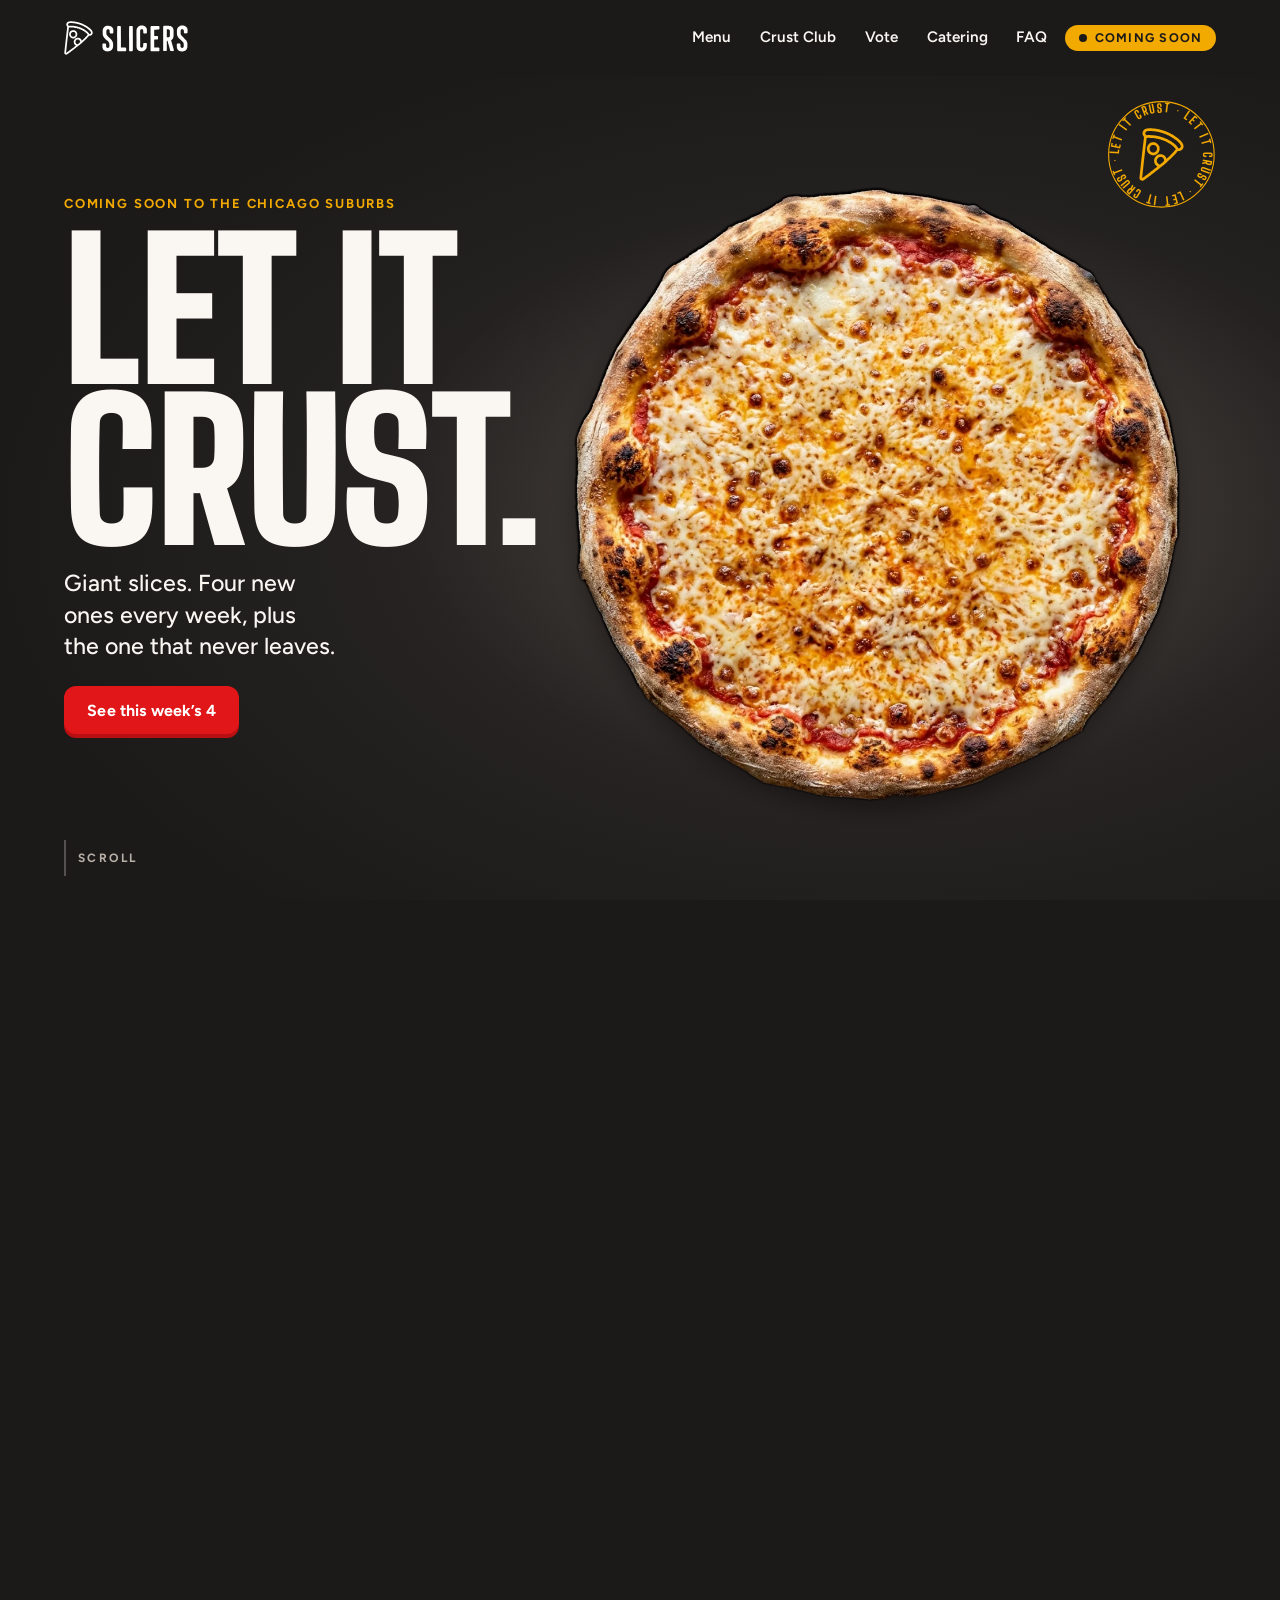
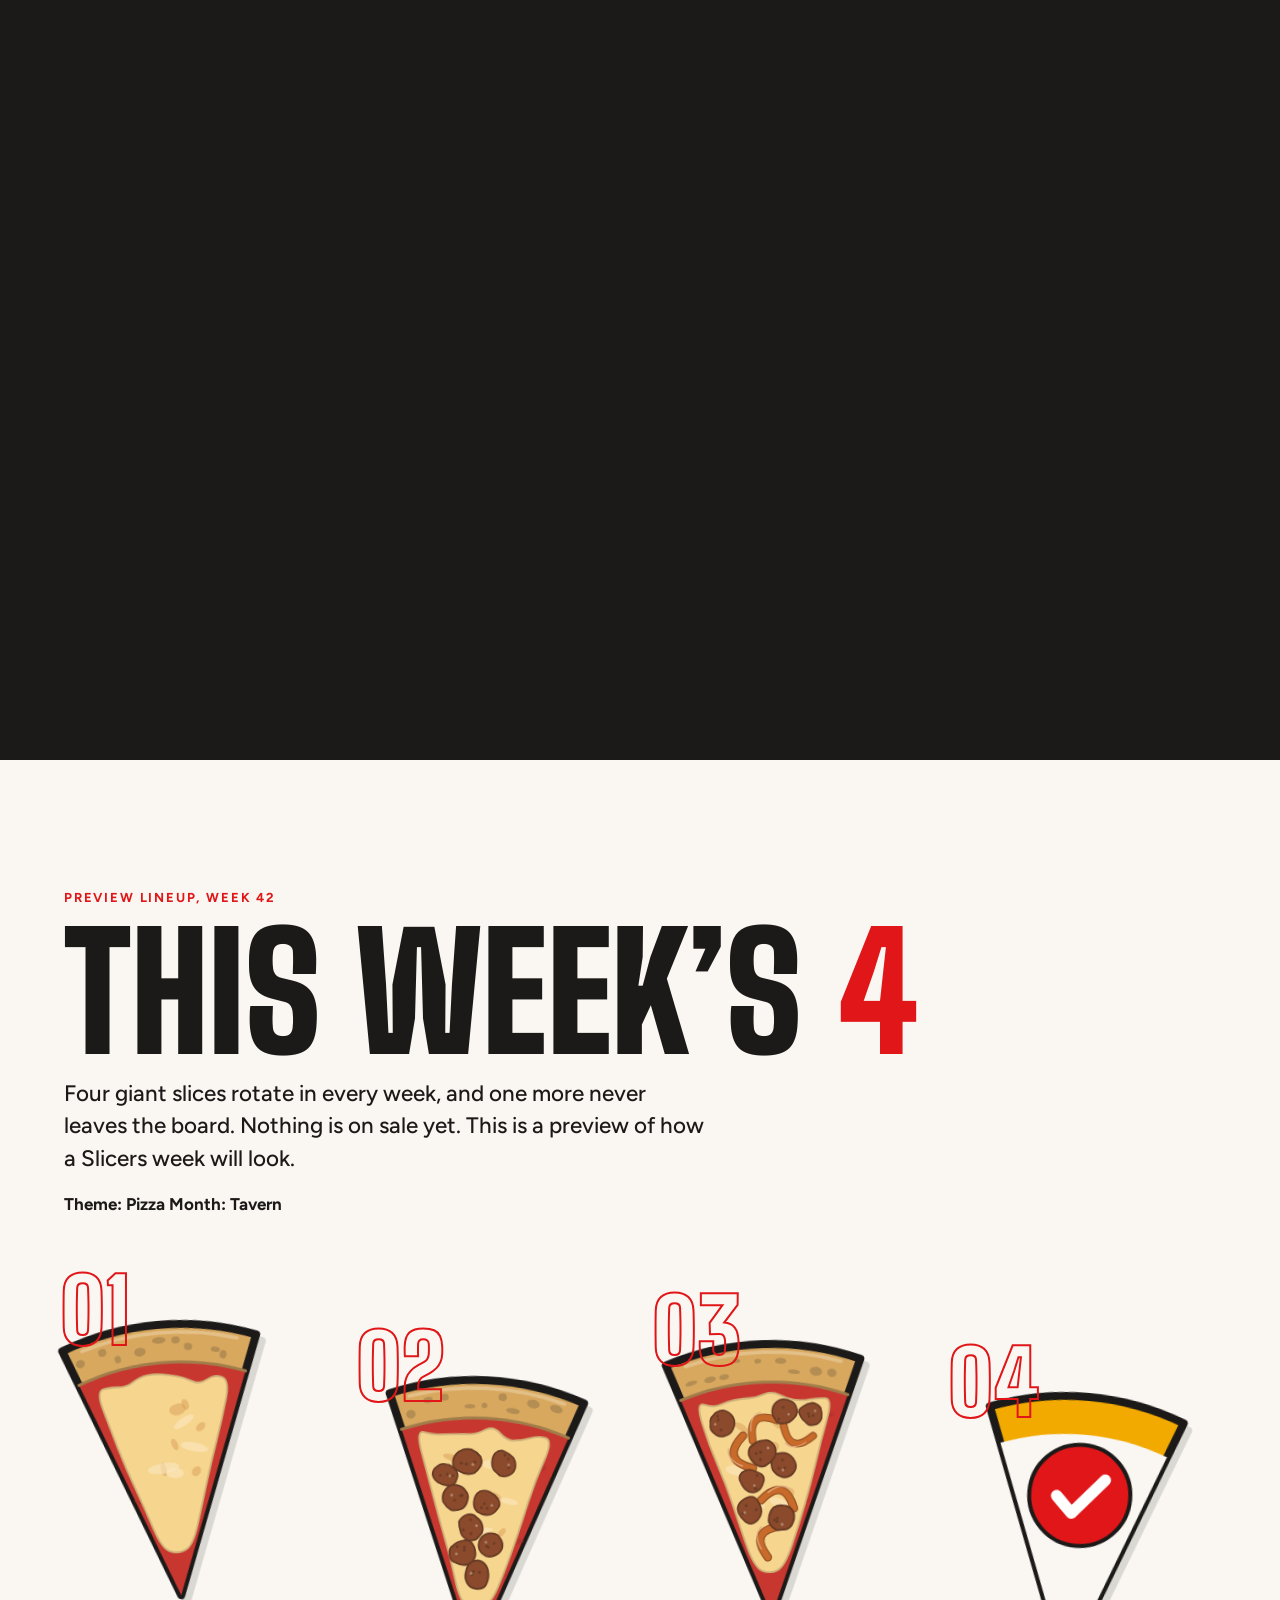
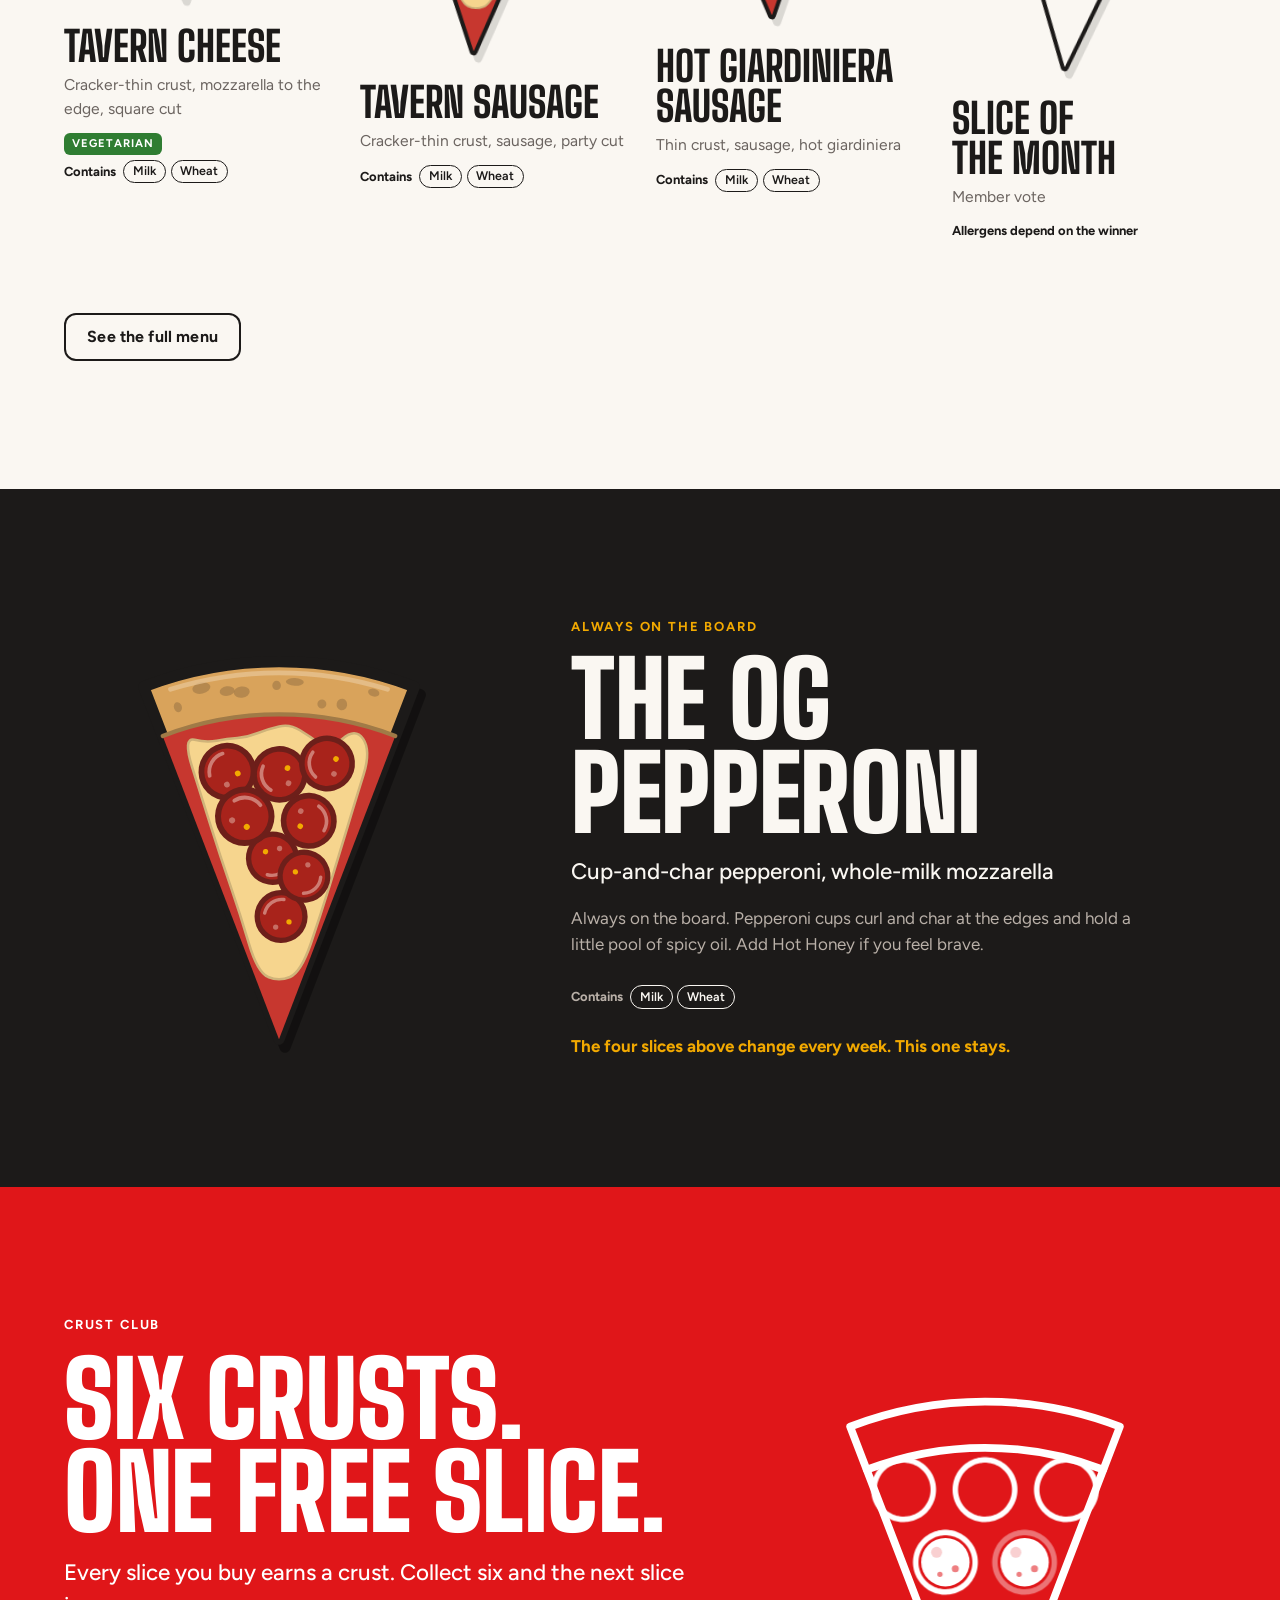
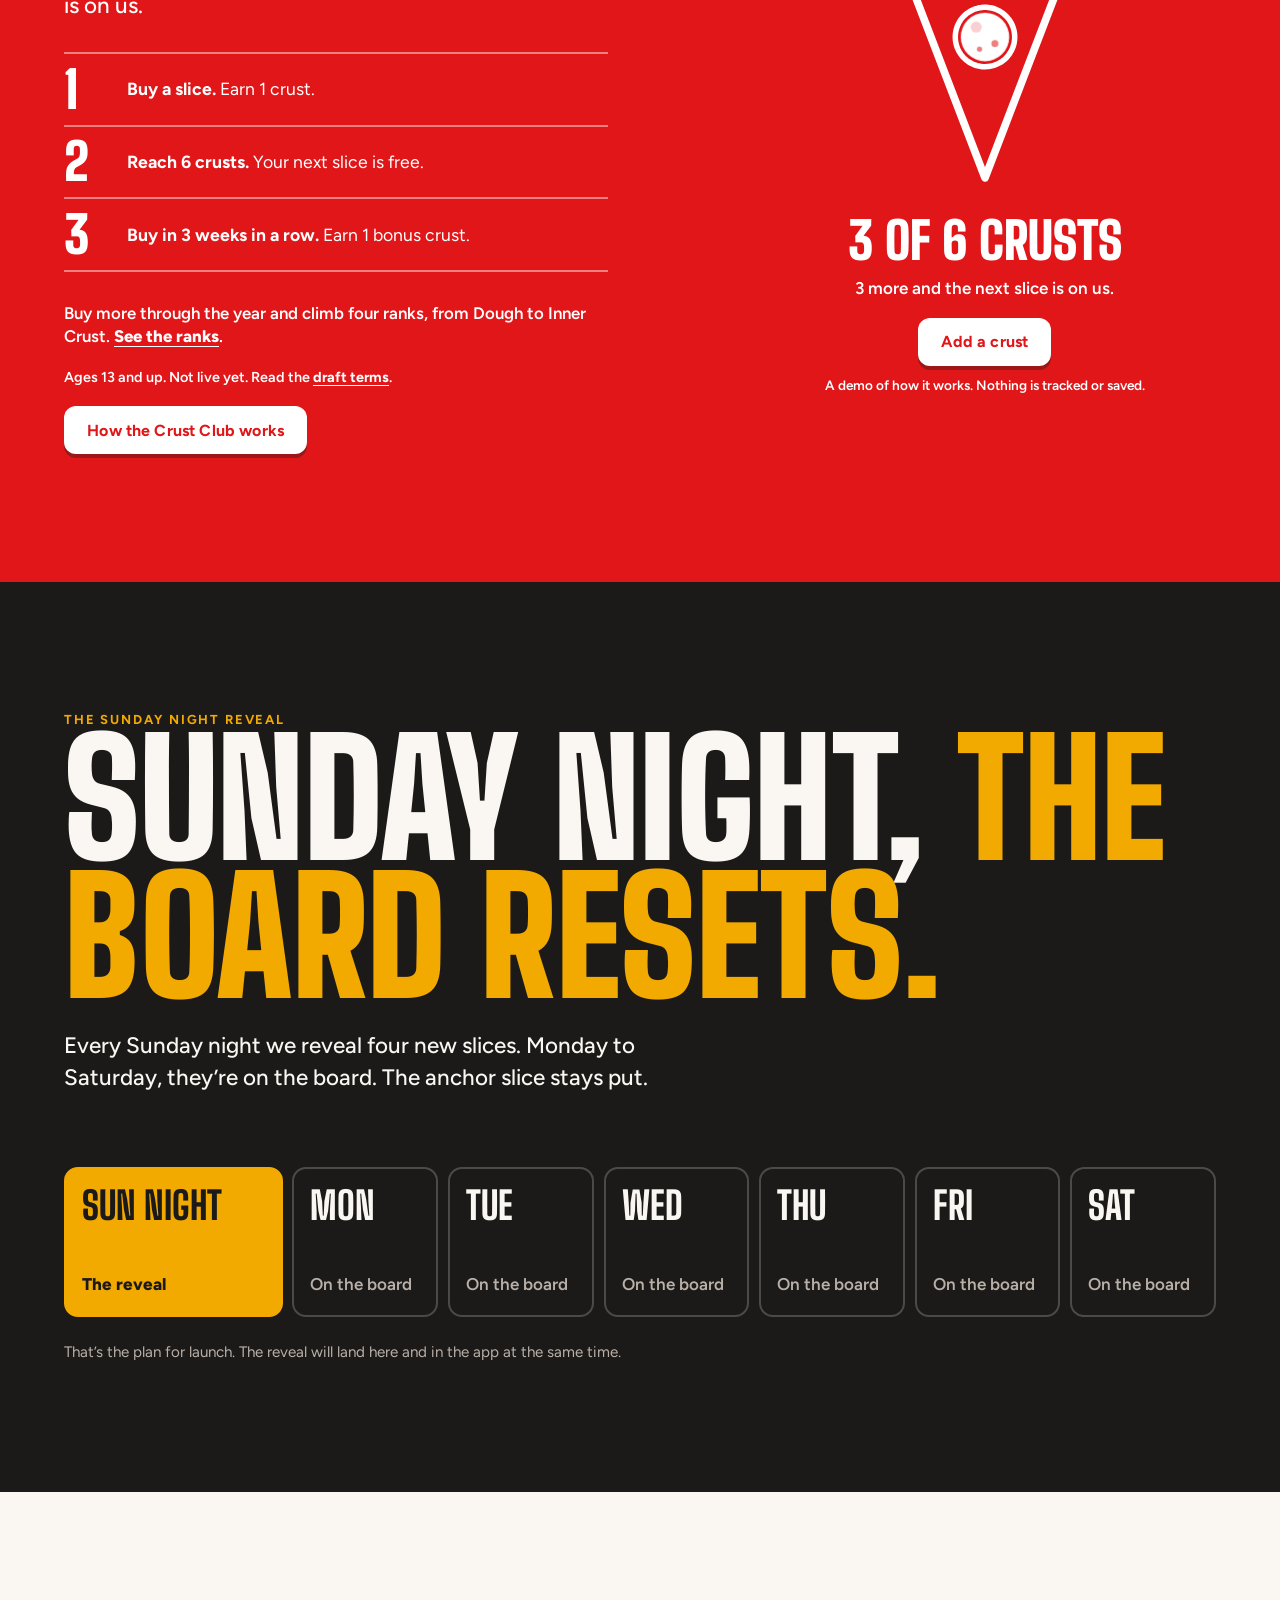
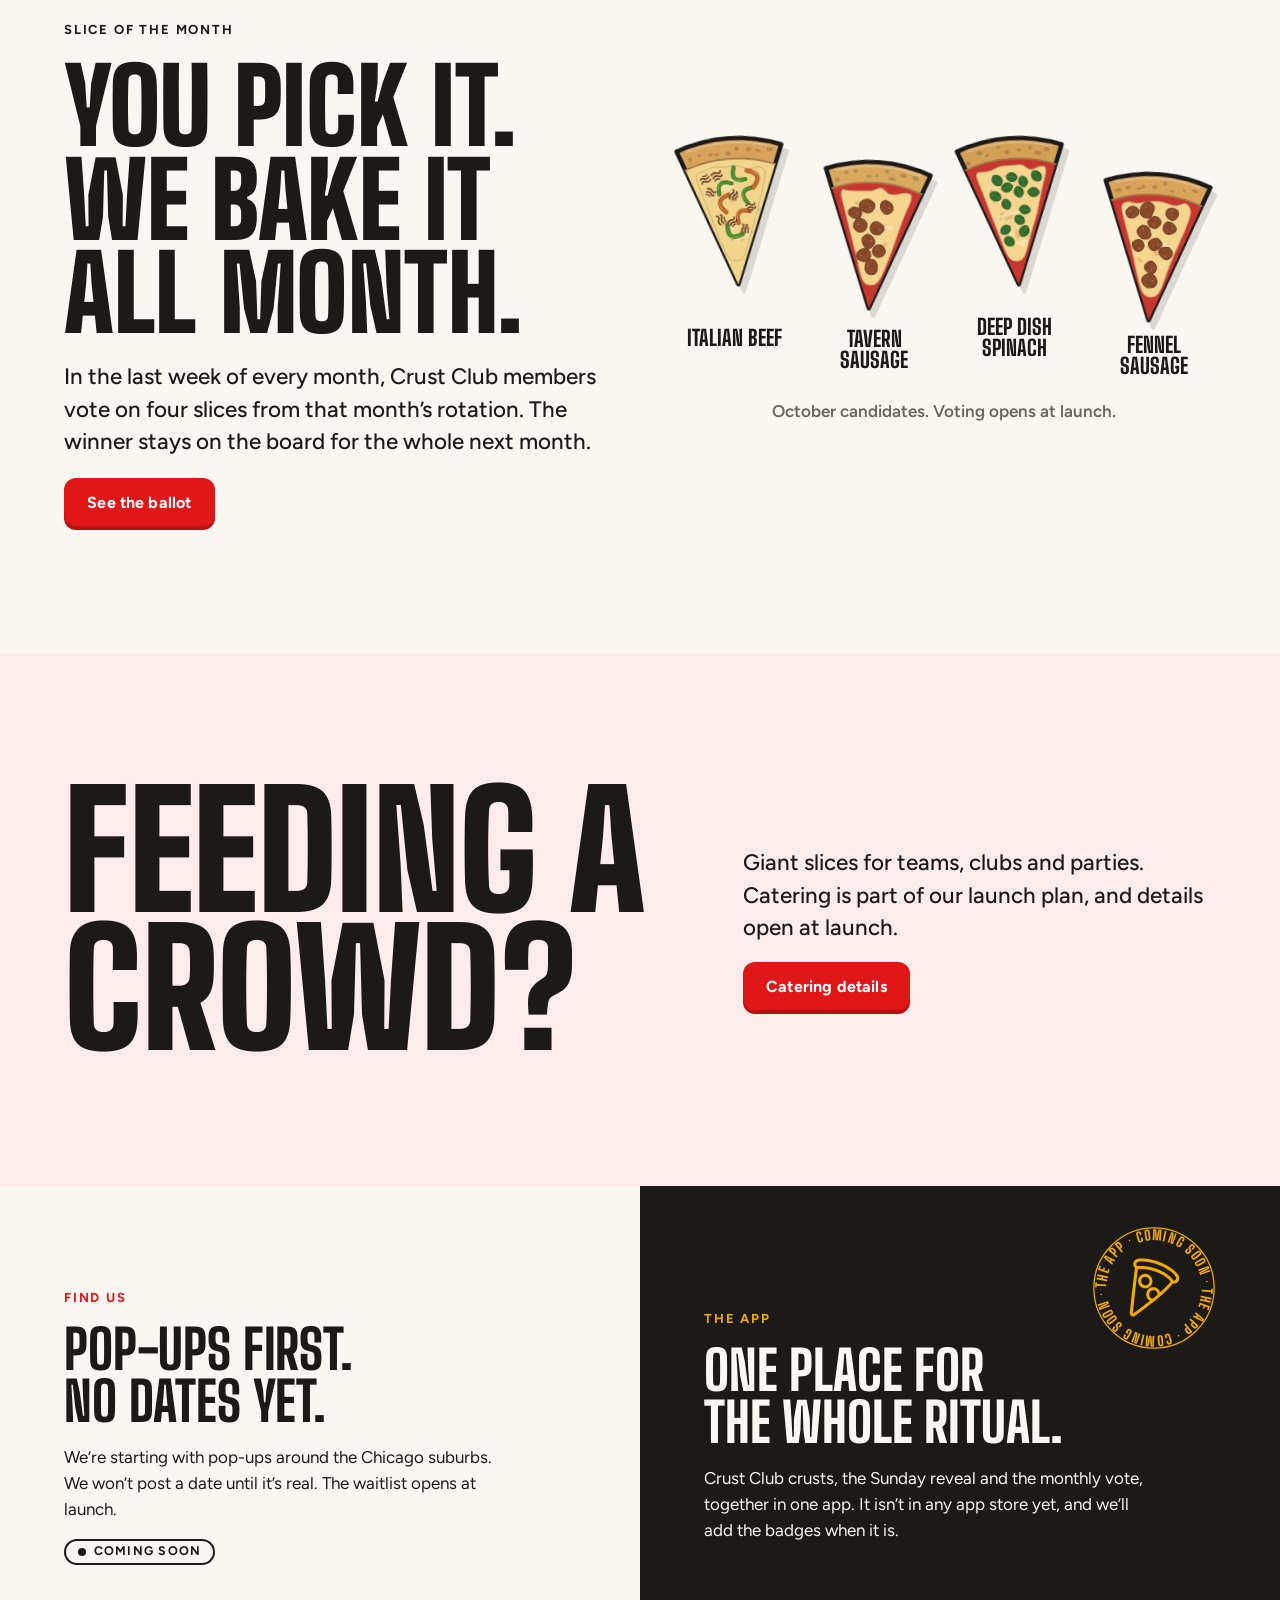
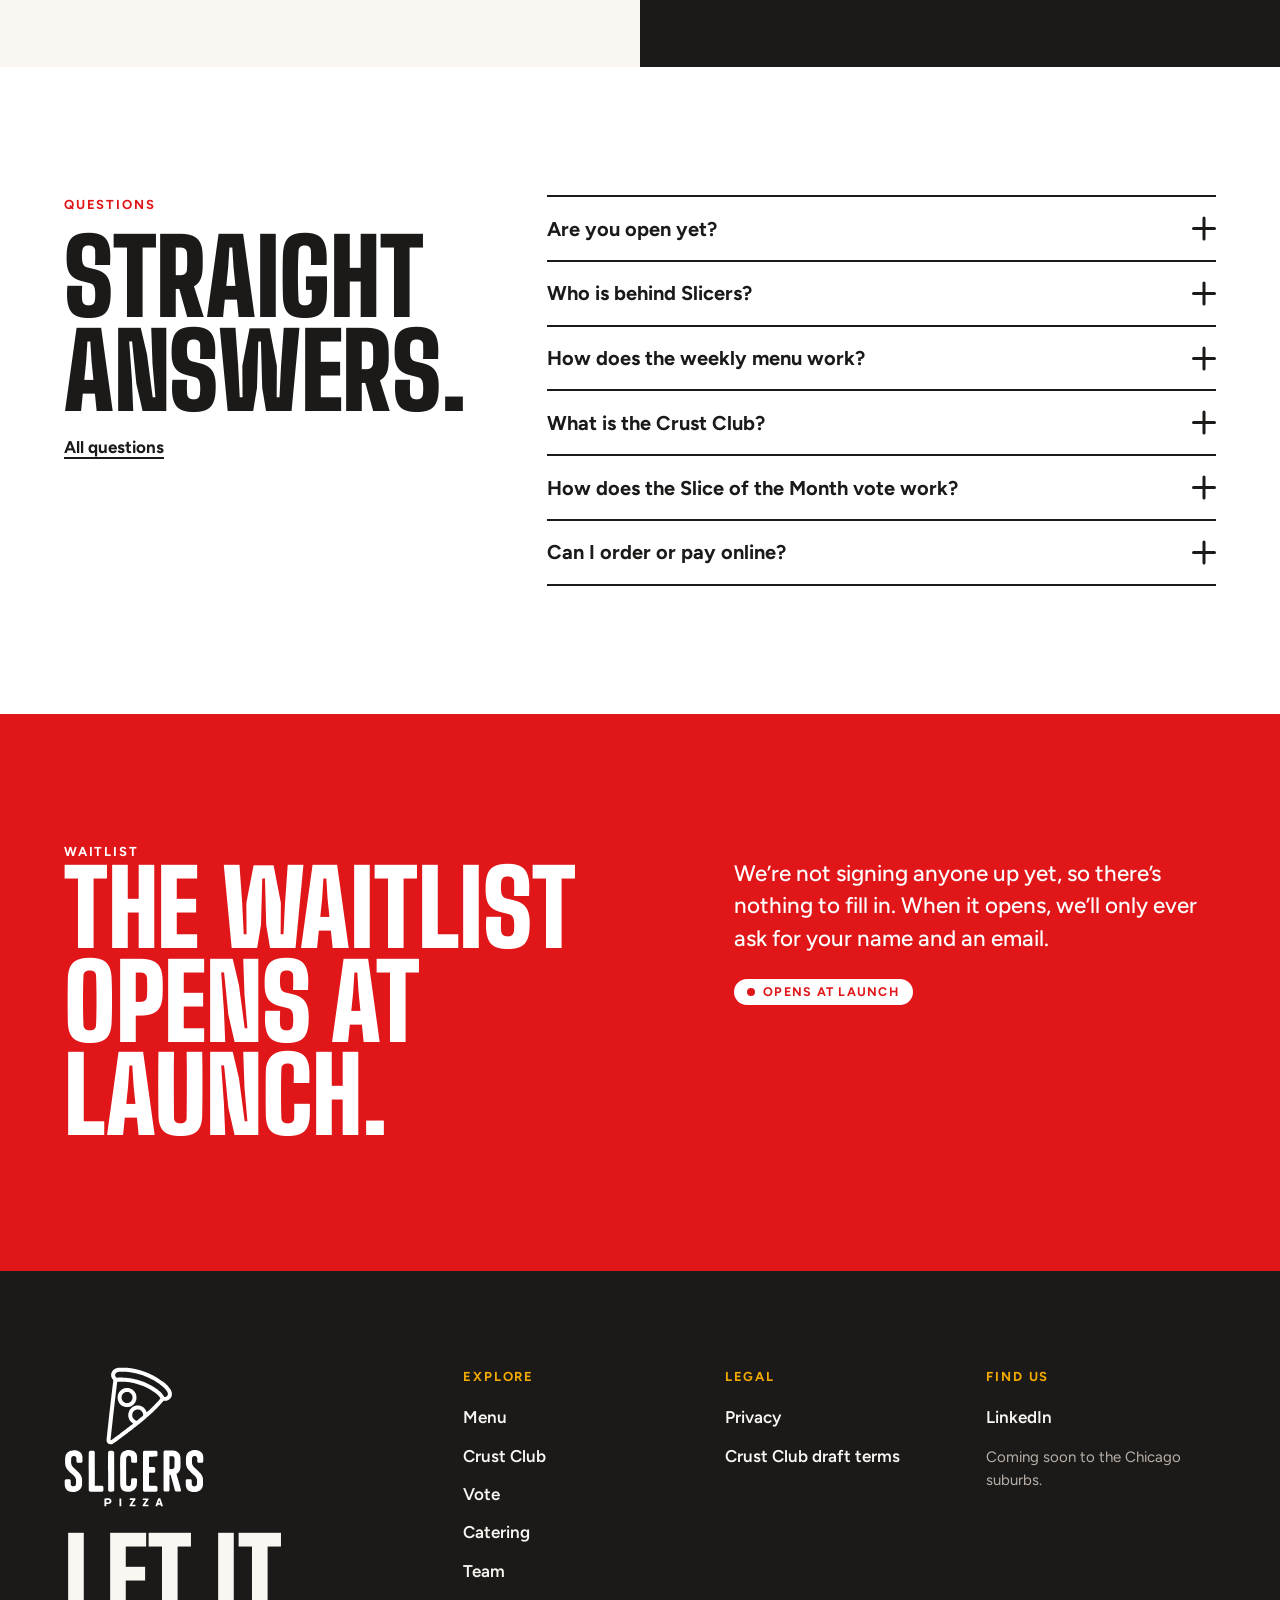
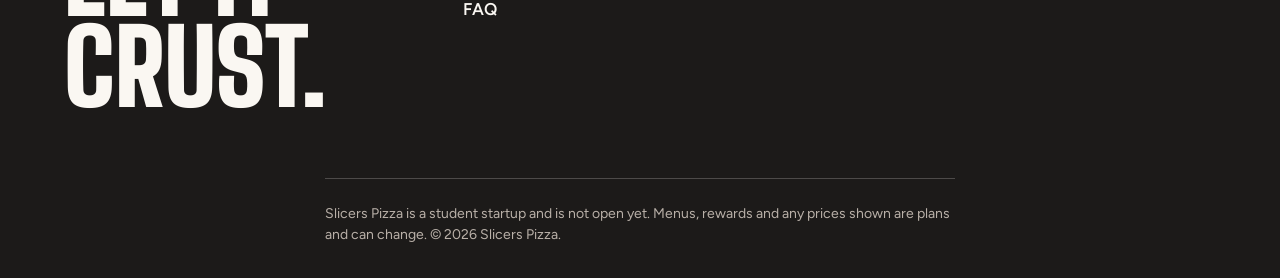
==== commit 073b7cd7: "Home page: no team section or team links; the team page is linked from the footer only Co-Authored-B" ====
--- a/index.html
+++ b/index.html
@@ -25,7 +25,7 @@
 <link rel="preload" as="image" href="./img/pizza-bare-720.webp" imagesrcset="./img/pizza-bare-720.webp 720w, ./img/pizza-bare.webp 1200w" imagesizes="(min-width: 900px) min(54vw, 84vh), min(94vw, 46vh)" type="image/webp" fetchpriority="high" media="(prefers-reduced-motion: no-preference)">
 <script>(function(){var d=document.documentElement;d.classList.remove('no-js');d.classList.add('js');try{if(matchMedia('(prefers-reduced-motion: reduce)').matches)d.classList.add('reduced-motion');}catch(e){}})();</script>
   <script type="module" crossorigin src="./assets/main-DMcjPoi5.js"></script>
-  <link rel="stylesheet" crossorigin href="./assets/style-D7fupZlR.css">
+  <link rel="stylesheet" crossorigin href="./assets/style-DycqLgC7.css">
   <link rel="preload" as="font" type="font/woff2" href="./assets/big-shoulders-display-latin-wght-normal-Bn_gnr7w.woff2" crossorigin="">
   <link rel="preload" as="font" type="font/woff2" href="./assets/figtree-latin-wght-normal-D_ZTVpCC.woff2" crossorigin="">
 </head>
@@ -247,48 +247,6 @@
 <h2 class="display-m">One place for the whole ritual.</h2>
 <p>Crust Club crusts, the Sunday reveal and the monthly vote, together in one app. It isn’t in any app store yet, and we’ll add the badges when it is.</p>
 </div>
-</section><section class="section team" id="team" data-tone="light" aria-labelledby="team-title">
-<div class="wrap">
-<header class="section-head">
-<p class="eyebrow">The team</p>
-<h2 class="display-l" id="team-title">Four founders. One oven.</h2>
-<p class="lead">Slicers is the company we started in our Mundelein High School Incubator class: three seniors and a junior.</p>
-</header>
-<ul class="team__grid"><li class="member" style="--i:0" data-reveal>
-<div class="member__photo"><img src="./img/team/logan.webp" srcset="img/team/logan.webp 440w, img/team/logan-800.webp 800w" sizes="(min-width: 1000px) 250px, 112px" alt="Logan Holby in the red Slicers polo" width="440" height="550" loading="lazy" decoding="async"></div>
-<div class="member__text">
-<h3 class="member__name">Logan Holby</h3>
-<p class="member__role">Founder &amp; CEO</p>
-<p class="member__bio">Logan is a senior at Mundelein High School. He started his first company, the apparel brand LYFTED, in 8th grade, and he is the founder and CEO of Nexus Pen, an AI smart pen that won Pitch Night 2026. At Slicers he leads the team and the business plan.</p>
-<p class="member__link"><a class="btn btn--sm btn--ghost" href="https://www.linkedin.com/in/loganholby/" target="_blank" rel="noopener noreferrer">LinkedIn<span class="sr-only"> profile of Logan Holby (opens in a new tab)</span></a></p>
-</div>
-</li><li class="member" style="--i:1" data-reveal>
-<div class="member__photo"><img src="./img/team/christian.webp" srcset="img/team/christian.webp 440w, img/team/christian-800.webp 800w" sizes="(min-width: 1000px) 250px, 112px" alt="Christian Saucedo in the red Slicers polo" width="440" height="550" loading="lazy" decoding="async"></div>
-<div class="member__text">
-<h3 class="member__name">Christian Saucedo</h3>
-<p class="member__role">COO</p>
-<p class="member__bio">Christian is a senior at Mundelein High School studying cybersecurity and IT, and he works part-time as a service advisor. At Slicers he handles operations, service standards and launch planning.</p>
-<p class="member__link"><a class="btn btn--sm btn--ghost" href="https://www.linkedin.com/in/christian-saucedo-6001ab397/" target="_blank" rel="noopener noreferrer">LinkedIn<span class="sr-only"> profile of Christian Saucedo (opens in a new tab)</span></a></p>
-</div>
-</li><li class="member" style="--i:2" data-reveal>
-<div class="member__photo"><img src="./img/team/nino.webp" srcset="img/team/nino.webp 440w, img/team/nino-800.webp 800w" sizes="(min-width: 1000px) 250px, 112px" alt="Nino Maniscalco in the red Slicers polo" width="440" height="550" loading="lazy" decoding="async"></div>
-<div class="member__text">
-<h3 class="member__name">Antonino “Nino” Maniscalco</h3>
-<p class="member__role">CMO</p>
-<p class="member__bio">Nino is a senior at Mundelein High School. He loves to cook and plans to open his own restaurant one day. At Slicers he leads marketing and the brand, and our recipes are tested in his Ooni pizza oven.</p>
-<p class="member__link"><a class="btn btn--sm btn--ghost" href="https://www.linkedin.com/in/nino-maniscalco-49752443b/" target="_blank" rel="noopener noreferrer">LinkedIn<span class="sr-only"> profile of Antonino “Nino” Maniscalco (opens in a new tab)</span></a></p>
-</div>
-</li><li class="member" style="--i:3" data-reveal>
-<div class="member__photo"><img src="./img/team/connor.webp" srcset="img/team/connor.webp 440w, img/team/connor-800.webp 800w" sizes="(min-width: 1000px) 250px, 112px" alt="Connor Russell in the red Slicers polo" width="440" height="550" loading="lazy" decoding="async"></div>
-<div class="member__text">
-<h3 class="member__name">Connor Russell</h3>
-<p class="member__role">CFO</p>
-<p class="member__bio">Connor is a junior at Mundelein High School and also works for Wise Choice Remodeling &amp; Painting. At Slicers he manages the finances: pricing, food costs and the budget.</p>
-<p class="member__link"><a class="btn btn--sm btn--ghost" href="https://www.linkedin.com/in/connor-russell-278750352/" target="_blank" rel="noopener noreferrer">LinkedIn<span class="sr-only"> profile of Connor Russell (opens in a new tab)</span></a></p>
-</div>
-</li></ul>
-<p class="team__links"><a class="btn btn--ghost" href="./team/">Meet the team</a> <a class="btn btn--ghost" href="https://www.linkedin.com/company/slicers/" target="_blank" rel="noopener noreferrer">Slicers on LinkedIn<span class="sr-only"> (opens in a new tab)</span></a></p>
-</div>
 </section><section class="section faq-section" id="faq" data-tone="white" aria-labelledby="faq-title">
 <div class="wrap faq-section__grid">
 <header class="section-head">
@@ -301,7 +259,7 @@
 <div class="faq__a"><p>Not yet. Slicers is coming soon to the Chicago suburbs. We don’t have an address, hours or prices to share, and we won’t make any up. When they’re real, they’ll show up here.</p></div>
 </details><details class="faq__item">
 <summary><span class="faq__q">Who is behind Slicers?</span><span class="faq__icon" aria-hidden="true"></span></summary>
-<div class="faq__a"><p>Three high school seniors and a junior in the Chicago suburbs: Logan, Christian, Nino and Connor. Slicers is the company they started in their Incubator class. <a href="./team/">Meet the team</a>.</p></div>
+<div class="faq__a"><p>Three high school seniors and a junior in the Chicago suburbs: Logan, Christian, Nino and Connor. Slicers is the company they started in their Incubator class.</p></div>
 </details><details class="faq__item">
 <summary><span class="faq__q">How does the weekly menu work?</span><span class="faq__icon" aria-hidden="true"></span></summary>
 <div class="faq__a"><p>Four giant slices rotate in every week, and one anchor slice never leaves the board. The new lineup is revealed on Sunday night and runs Monday to Saturday. <a href="./menu/">See the menu</a>.</p></div>
--- a/assets/style-DycqLgC7.css
+++ b/assets/style-DycqLgC7.css
@@ -0,0 +1,2 @@
+@font-face{font-family:Big Shoulders Display;font-style:normal;font-display:swap;font-weight:100 900;src:url(./big-shoulders-display-latin-wght-normal-Bn_gnr7w.woff2)format("woff2");unicode-range:U+??,U+131,U+152-153,U+2BB-2BC,U+2C6,U+2DA,U+2DC,U+304,U+308,U+329,U+2000-206F,U+20AC,U+2122,U+2191,U+2193,U+2212,U+2215,U+FEFF,U+FFFD}@font-face{font-family:Figtree;font-style:normal;font-display:swap;font-weight:300 900;src:url(./figtree-latin-wght-normal-D_ZTVpCC.woff2)format("woff2");unicode-range:U+??,U+131,U+152-153,U+2BB-2BC,U+2C6,U+2DA,U+2DC,U+304,U+308,U+329,U+2000-206F,U+20AC,U+2122,U+2191,U+2193,U+2212,U+2215,U+FEFF,U+FFFD}:root{--red:#e01619;--red-press:#b80f12;--red-tint:#fdecec;--white:#fff;--flour:#faf7f2;--charcoal:#1c1a19;--charcoal-2:#3a3634;--muted:#6b6460;--honey:#f2a900;--basil:#2f7d32;--font-display:"Big Shoulders Display", "Arial Narrow", Impact, sans-serif;--font-body:"Figtree", ui-sans-serif, system-ui, -apple-system, "Segoe UI", Roboto, sans-serif;--gutter:clamp(1.25rem, 5vw, 4.5rem);--maxw:1360px;--header-h:64px;--section-y:clamp(4.5rem, 10vw, 9rem);--ease-out:cubic-bezier(.23, 1, .32, 1);--ease-out-quart:cubic-bezier(.25, 1, .5, 1);--ease-in-out:cubic-bezier(.77, 0, .175, 1);--lightningcss-light:initial;--lightningcss-dark: ;color-scheme:light}@media (min-width:900px){:root{--header-h:76px}}*,:before,:after{box-sizing:border-box}html{-webkit-text-size-adjust:100%;-moz-text-size-adjust:100%;text-size-adjust:100%;scroll-behavior:smooth;scroll-padding-top:calc(var(--header-h) + 1rem)}body{font-family:var(--font-body);color:var(--charcoal);background:var(--flour);-webkit-font-smoothing:antialiased;-moz-osx-font-smoothing:grayscale;text-rendering:optimizelegibility;margin:0;font-size:1.0625rem;line-height:1.55;overflow-x:clip}img,svg,canvas{max-width:100%;display:block}h1,h2,h3,h4,p,ul,ol,figure,dl,dd{margin:0;padding:0}ul,ol{list-style:none}a{color:inherit;text-underline-offset:.2em;text-decoration-thickness:.08em}button,input,textarea{font:inherit;color:inherit}[hidden]{display:none!important}main:focus{outline:none}:focus-visible{outline:3px solid var(--focus,var(--charcoal));outline-offset:3px;border-radius:3px}.sr-only{clip:rect(0 0 0 0);white-space:nowrap;border:0;width:1px;height:1px;margin:-1px;padding:0;position:absolute;overflow:hidden}.skip-link{z-index:100;background:var(--charcoal);color:var(--flour);transition:transform .2s var(--ease-out);border-radius:10px;padding:.7rem 1rem;font-weight:700;position:fixed;top:.75rem;left:1rem;transform:translateY(-200%)}.skip-link:focus{outline:3px solid var(--honey);transform:none}[data-tone]{background:var(--bg);color:var(--fg)}[data-tone=light]{--bg:var(--flour);--fg:var(--charcoal);--fg-2:var(--muted);--rule:#1c1a1933;--accent:var(--red);--logo:var(--red);--focus:var(--charcoal)}[data-tone=white]{--bg:var(--white);--fg:var(--charcoal);--fg-2:var(--muted);--rule:#1c1a1933;--accent:var(--red);--logo:var(--red);--focus:var(--charcoal)}[data-tone=tint]{--bg:var(--red-tint);--fg:var(--charcoal);--fg-2:#5f5652;--rule:#1c1a1933;--accent:var(--red-press);--logo:var(--red);--focus:var(--charcoal)}[data-tone=dark]{--bg:var(--charcoal);--fg:var(--flour);--fg-2:#b9b0a8;--rule:#faf7f238;--accent:var(--honey);--logo:#fff;--focus:#fff}[data-tone=red]{--bg:var(--red);--fg:#fff;--fg-2:#fff;--rule:#ffffff73;--accent:#fff;--logo:#fff;--focus:#fff}.display-xl,.display-l,.display-m{font-family:var(--font-display);text-transform:uppercase;text-wrap:balance;letter-spacing:-.003em}.display-xl{font-size:clamp(3.6rem,12.5vw,10.5rem);font-weight:900;line-height:.86}.display-l{font-size:clamp(2.9rem,8.2vw,6.5rem);font-weight:900;line-height:.9}.display-m{font-size:clamp(2rem,4.6vw,3.4rem);font-weight:800;line-height:.95}.lead{text-wrap:pretty;max-width:46ch;font-size:clamp(1.125rem,2vw,1.4rem);font-weight:500;line-height:1.45}.eyebrow{letter-spacing:.14em;text-transform:uppercase;font-size:.8125rem;font-weight:700}.text-link{text-underline-offset:.22em;font-weight:700;text-decoration:underline;text-decoration-thickness:.1em}@media (hover:hover) and (pointer:fine){.text-link:hover{text-decoration-thickness:.2em}}.wrap{width:min(100% - 2 * var(--gutter), var(--maxw));margin-inline:auto}.wrap--narrow{width:min(100% - 2 * var(--gutter), 52rem)}.section{padding-block:var(--section-y)}.section-head{gap:1rem;max-width:62rem;margin-bottom:clamp(2rem,5vw,4rem);display:grid}.section-head .eyebrow{color:var(--accent)}[data-tone=dark] .section-head .eyebrow,[data-tone=dark] .eyebrow{color:var(--honey)}.lead{color:var(--fg)}html.reveal-ready:not(.reduced-motion) [data-reveal]{opacity:0;transition:opacity .7s var(--ease-out), transform .7s var(--ease-out);transition-delay:calc(var(--i,0) * 70ms);transform:translateY(22px)}html.reveal-ready:not(.reduced-motion) [data-reveal].is-in{opacity:1;transform:none}@media (prefers-reduced-motion:reduce){html{scroll-behavior:auto}*,:before,:after{scroll-behavior:auto!important;transition-duration:.01ms!important;animation-duration:.01ms!important;animation-iteration-count:1!important}}.site-header{z-index:50;transition:background-color .25s,color .25s;position:fixed;inset:0 0 auto}.site-header[data-tone=light],.site-header[data-tone=white],.site-header[data-tone=tint]{box-shadow:0 1px 0 var(--rule)}.site-header__bar{height:var(--header-h);width:min(100% - 2 * var(--gutter), calc(var(--maxw) + 4rem));align-items:center;gap:1rem;margin-inline:auto;display:flex}.brand{height:100%;color:inherit;flex:none;align-items:center;gap:.55rem;text-decoration:none;display:inline-flex}.brand__icon,.brand__word,.stamp__icon{background:var(--logo,var(--red));display:block;-webkit-mask-position:50%;mask-position:50%;-webkit-mask-size:contain;mask-size:contain;-webkit-mask-repeat:no-repeat;mask-repeat:no-repeat}.brand__icon{width:25px;height:29px;-webkit-mask-image:url(../brand/slicers-icon.svg);mask-image:url(../brand/slicers-icon.svg)}.brand__word{width:72px;height:22px;-webkit-mask-image:url(../brand/slicers-wordmark.svg);mask-image:url(../brand/slicers-wordmark.svg)}@media (min-width:900px){.brand__icon{width:29px;height:34px}.brand__word{width:86px;height:27px}}.primary-nav{margin-left:auto;display:none}.primary-nav ul{gap:clamp(1rem,2vw,2rem);display:flex}.primary-nav a{padding:.5rem .1rem;font-size:.95rem;font-weight:600;text-decoration:none;display:inline-block;position:relative}.primary-nav a:after{content:"";transform-origin:0;height:2px;transition:transform .25s var(--ease-out);background:currentColor;position:absolute;bottom:.2rem;left:0;right:0;transform:scaleX(0)}.primary-nav a[aria-current=page]:after{transform:scaleX(1)}@media (hover:hover) and (pointer:fine){.primary-nav a:hover:after{transform:scaleX(1)}}.site-header__cta{margin-left:auto}@media (min-width:980px){.primary-nav{display:block}.site-header__cta{margin-left:0}.menu-toggle{display:none!important}}.menu-toggle{cursor:pointer;-webkit-tap-highlight-color:transparent;touch-action:manipulation;background:0 0;border:0;flex:none;width:44px;height:44px;margin-right:-10px;padding:0;position:relative}.menu-toggle__bars,.menu-toggle__bars:before{height:3px;transition:transform .28s var(--ease-out), top .28s var(--ease-out);background:currentColor;border-radius:2px;position:absolute;left:11px;right:11px}.menu-toggle__bars{top:25px}.menu-toggle__bars:before{content:"";top:-8px;left:0;right:0}.menu-toggle[aria-expanded=true] .menu-toggle__bars{top:21px;transform:rotate(45deg)}.menu-toggle[aria-expanded=true] .menu-toggle__bars:before{top:0;transform:rotate(-90deg)}.mobile-menu{inset:var(--header-h) 0 0 0;z-index:49;padding:2rem var(--gutter) max(2rem, env(safe-area-inset-bottom));clip-path:inset(0 0 100%);transition:clip-path .38s var(--ease-in-out);flex-direction:column;justify-content:space-between;gap:2rem;display:flex;position:fixed;overflow-y:auto}.mobile-menu.is-open{clip-path:inset(0)}.mobile-menu ul{display:grid}.mobile-menu li{border-top:2px solid #fff6}.mobile-menu li:last-child{border-bottom:2px solid #fff6}.mobile-menu a{font-family:var(--font-display);text-transform:uppercase;justify-content:space-between;align-items:baseline;padding:.55rem 0;font-size:clamp(2.6rem,13vw,4.5rem);font-weight:900;line-height:1;text-decoration:none;display:flex}.mobile-menu a[aria-current=page]{text-decoration:underline;text-decoration-thickness:.07em}.mobile-menu__note{font-size:1rem;font-weight:700;line-height:1.4}html.reveal-ready:not(.reduced-motion) .mobile-menu li{opacity:0;transition:opacity .4s var(--ease-out), transform .4s var(--ease-out);transform:translateY(14px)}html.reveal-ready:not(.reduced-motion) .mobile-menu.is-open li{opacity:1;transition-delay:calc(.12s + var(--i,0) * 45ms);transform:none}body.menu-open{overflow:hidden}.site-footer{padding:clamp(3.5rem, 8vw, 6rem) var(--gutter) 2rem}.site-footer__inner{width:min(100%, var(--maxw));grid-template-columns:1fr 1fr;gap:2.5rem 2rem;margin-inline:auto;display:grid}.site-footer__brand{grid-column:1/-1;align-items:center;gap:1.5rem;display:flex}.site-footer__logo{width:110px;height:110px}.site-footer__slogan{font-family:var(--font-display);text-transform:uppercase;font-size:clamp(2.6rem,9vw,6.5rem);font-weight:900;line-height:.88}.site-footer__h{letter-spacing:.14em;text-transform:uppercase;color:var(--honey);margin-bottom:.9rem;font-size:.8125rem;font-weight:700}.site-footer__nav ul{gap:.35rem;display:grid}.site-footer__nav a{padding:.2rem 0;font-weight:600;text-decoration:none;display:inline-block}.site-footer__nav a:hover,.site-footer__nav a:focus-visible{text-decoration:underline}.site-footer__small{color:var(--fg-2);margin-top:.75rem;font-size:.9375rem}.site-footer__fine{width:min(100%, var(--maxw));border-top:1px solid var(--rule);color:var(--fg-2);margin:clamp(2.5rem,6vw,4rem) auto 0;max-width:70ch;margin-inline:auto;padding-top:1.5rem;font-size:.875rem}@media (min-width:900px){.site-footer__inner{grid-template-columns:1.6fr 1fr 1fr 1fr;align-items:start}.site-footer__brand{flex-direction:column;grid-column:auto;align-items:flex-start}.site-footer__logo{width:140px;height:140px}}.site-header.is-menu-open{--bg:var(--red);--fg:#fff;--logo:#fff;--focus:#fff;background:var(--red);color:#fff;box-shadow:none}.btn{--btn-bg:var(--red);--btn-fg:#fff;--btn-shadow:var(--red-press);background:var(--btn-bg);min-height:48px;color:var(--btn-fg);box-shadow:0 4px 0 var(--btn-shadow);letter-spacing:.01em;text-align:center;cursor:pointer;transition:transform .16s var(--ease-out), box-shadow .16s var(--ease-out);-webkit-tap-highlight-color:transparent;touch-action:manipulation;border:0;border-radius:12px;justify-content:center;align-items:center;gap:.5em;padding:.7rem 1.45rem;font-size:1rem;font-weight:700;line-height:1.2;text-decoration:none;display:inline-flex}.btn:active{box-shadow:0 1px 0 var(--btn-shadow);transform:translateY(3px)scale(.985)}@media (hover:hover) and (pointer:fine){.btn:hover{box-shadow:0 5px 0 var(--btn-shadow);transform:translateY(-1px)}.btn:active{box-shadow:0 1px 0 var(--btn-shadow);transform:translateY(3px)scale(.985)}}.btn--sm{min-height:40px;box-shadow:0 3px 0 var(--btn-shadow);padding:.45rem 1rem;font-size:.9rem}.btn--light{--btn-bg:#fff;--btn-fg:var(--red);--btn-shadow:#1c1a1959}.btn--ghost{--btn-bg:transparent;--btn-fg:var(--fg);--btn-shadow:transparent;box-shadow:inset 0 0 0 2px}.btn--ghost:hover{box-shadow:inset 0 0 0 2px}.btn--ghost-light{--btn-bg:transparent;--btn-fg:#fff;--btn-shadow:transparent;box-shadow:inset 0 0 0 2px #fff}.btn--ghost-light:hover{box-shadow:inset 0 0 0 2px #fff}.status-pill{background:var(--honey);color:var(--charcoal);letter-spacing:.1em;text-transform:uppercase;white-space:nowrap;border-radius:999px;align-items:center;gap:.5rem;padding:.35rem .85rem;font-size:.78rem;font-weight:700;line-height:1.2;display:inline-flex}.status-pill:before{content:"";background:var(--charcoal);border-radius:50%;width:.5rem;height:.5rem}.status-pill--outline{color:inherit;background:0 0;box-shadow:inset 0 0 0 2px}.status-pill--outline:before{background:currentColor}.status-pill--solid{color:var(--red);background:#fff}.status-pill--solid:before{background:var(--red)}[data-tone=white] .status-pill--solid,[data-tone=light] .status-pill--solid,[data-tone=tint] .status-pill--solid{background:var(--charcoal);color:#fff}[data-tone=white] .status-pill--solid:before,[data-tone=light] .status-pill--solid:before,[data-tone=tint] .status-pill--solid:before{background:var(--honey)}.tag{background:var(--charcoal);color:var(--flour);letter-spacing:.1em;text-transform:uppercase;vertical-align:middle;border-radius:6px;padding:.12rem .5rem;font-size:.7rem;font-weight:700;display:inline-block}[data-tone=dark] .tag{background:var(--flour);color:var(--charcoal)}.tag--veg,[data-tone=dark] .tag--veg{background:var(--basil);color:#fff}.meta{flex-wrap:wrap;align-items:center;gap:.35rem .5rem;margin-top:.75rem;display:flex}.allergens{flex-wrap:wrap;align-items:center;gap:.3rem;font-size:.8125rem;display:flex}.allergens__label{color:var(--fg-2);margin-right:.15rem;font-weight:700}.chip{border:1.5px solid;border-radius:999px;padding:.08rem .55rem;font-size:.78rem;font-weight:600;line-height:1.5;display:inline-block}.sample-flag{border:2px dashed;border-radius:8px;margin-top:1rem;padding:.4rem .8rem;font-size:.875rem;font-weight:700;display:inline-block}.form{align-content:start;gap:1.1rem;display:grid}.field{gap:.4rem;display:grid}.field label{font-size:.95rem;font-weight:700}.field__opt{opacity:.8;font-weight:500}.field input[type=text],.field input[type=email],.field textarea{border:2px solid var(--charcoal);width:100%;min-height:50px;color:var(--charcoal);background:#fff;border-radius:10px;padding:.75rem 1rem;font-size:1rem}.field textarea{resize:vertical;min-height:7.5rem}.field input::placeholder,.field textarea::placeholder{color:#7a716c;opacity:1}.field input:focus-visible,.field textarea:focus-visible{outline:3px solid var(--focus,var(--charcoal));outline-offset:2px}.field input[aria-invalid=true],.field textarea[aria-invalid=true]{border-color:var(--red);box-shadow:0 0 0 3px #e0161933}.field__hint,.form__fine{color:var(--fg-2);font-size:.875rem}.field__error{background:var(--red);color:#fff;border-radius:6px;justify-self:start;padding:.2rem .55rem;font-size:.875rem;font-weight:700;display:inline-block}.field--check{flex-wrap:wrap;align-items:center;gap:.2rem .65rem;display:flex}.field--check input{width:1.4rem;height:1.4rem;accent-color:var(--charcoal);flex:none}.field--check label{font-weight:600}.field--check .field__error{flex-basis:100%}.form__status{min-height:1.5em;font-weight:700}.form__status[data-state=ok]{background:var(--charcoal);color:#fff;border-radius:10px;padding:.7rem 1rem}.form__status[data-state=error]{background:var(--red);color:#fff;border-radius:10px;padding:.7rem 1rem}.form--on-red .field__error,.form--on-red .form__status[data-state=error]{background:var(--charcoal)}.form--on-red .field input[aria-invalid=true],.form--on-red .field textarea[aria-invalid=true]{border-color:var(--charcoal);box-shadow:0 0 0 3px #1c1a1959}.form--on-red .field--check input{accent-color:var(--charcoal)}.form--on-red a{font-weight:700}.hp{width:1px;height:1px;position:absolute;left:-9999px;overflow:hidden}.faq{border-bottom:2px solid var(--fg)}.faq__item{border-top:2px solid var(--fg)}.faq__item summary{cursor:pointer;-webkit-tap-highlight-color:transparent;justify-content:space-between;align-items:center;gap:1.25rem;padding:1.15rem 0;list-style:none;display:flex}.faq__item summary::-webkit-details-marker{display:none}.faq__q{text-wrap:balance;font-size:clamp(1.05rem,1.8vw,1.25rem);font-weight:700;line-height:1.3}.faq__icon{flex:none;width:1.5rem;height:1.5rem;position:relative}.faq__icon:before,.faq__icon:after{content:"";height:3px;transition:transform .28s var(--ease-out);background:currentColor;border-radius:2px;position:absolute;top:calc(50% - 1.5px);left:0;right:0}.faq__icon:after{transform:rotate(90deg)}.faq__item[open] .faq__icon:after{transform:rotate(0)}.faq__a{max-width:62ch;padding:0 2.5rem 1.4rem 0}.faq__a a{font-weight:700}.faq__item[open] .faq__a{animation:faq-in .32s var(--ease-out)}@keyframes faq-in{0%{opacity:0;transform:translateY(-6px)}to{opacity:1;transform:none}}.panel{border:2px solid var(--charcoal);max-width:46rem;box-shadow:8px 8px 0 var(--charcoal);background:#fff;border-radius:18px;justify-items:start;gap:1rem;padding:clamp(1.5rem,4vw,2.5rem);display:grid}.panel--closed{background:var(--flour)}.panel p{max-width:52ch}.hero{--hero-cx:.5;--hero-cy:.7;--hero-dw:.94;--hero-dh:.46;--hero-run:300svh;background:var(--charcoal);color:var(--flour);position:relative}@media (min-width:900px){.hero{--hero-cx:.685;--hero-cy:.55;--hero-dw:.54;--hero-dh:.84;--hero-run:340svh}}html.js:not(.reduced-motion):not(.hero-static) .hero{height:calc(100svh + var(--hero-run))}.hero__pin{min-height:100svh;position:relative}html.js:not(.reduced-motion):not(.hero-static) .hero__pin{height:100svh;min-height:0;position:sticky;top:0}.hero__stage{isolation:isolate;height:100%;min-height:100svh;position:relative;overflow:hidden}html.js:not(.reduced-motion):not(.hero-static) .hero__stage{min-height:0}.hero__light{z-index:0;background:radial-gradient(ellipse 52% 46% at calc(var(--hero-cx) * 100%) calc(var(--hero-cy) * 100%), #ffe2ba29, transparent 72%), radial-gradient(ellipse 85% 70% at calc(var(--hero-cx) * 100%) calc(var(--hero-cy) * 100% + 4%), #35312e 0%, #232020 52%, var(--charcoal) 82%);position:absolute;inset:0}.hero__pizza{z-index:1;left:calc(var(--hero-cx) * 100%);top:calc(var(--hero-cy) * 100%);--hero-s:min(calc(var(--hero-dw) * 100vw), calc(var(--hero-dh) * 100svh));width:var(--hero-s);aspect-ratio:1;pointer-events:none;position:absolute;transform:translate(-50%,-50%)}.hero__img{object-fit:contain;width:100%;height:100%;filter:drop-shadow(0 calc(var(--hero-s) * .02) calc(var(--hero-s) * .045) #08040299);transition:opacity .45s;position:absolute;inset:0}.hero__img--bare{display:none}html.js:not(.reduced-motion):not(.hero-static) .hero__img--bare{display:block}html.js:not(.reduced-motion):not(.hero-static) .hero__img--done{display:none}.hero__stage.is-ready .hero__img{opacity:0}.hero__canvas{z-index:2;opacity:0;pointer-events:none;width:100%;height:100%;transition:opacity .45s;position:absolute;inset:0}.hero__stage.is-ready .hero__canvas{opacity:1}.hero__copy{z-index:3;inset:var(--header-h) var(--gutter) 0 var(--gutter);pointer-events:none;transition:opacity .45s var(--ease-out), transform .45s var(--ease-out);flex-direction:column;align-items:flex-start;gap:1rem;padding-top:clamp(1.25rem,4svh,3rem);display:flex;position:absolute}.hero__copy a{pointer-events:auto}@media (min-width:900px){.hero__copy{justify-content:center;width:min(46%,40rem);padding-top:0;padding-bottom:3rem;right:auto}}.hero__copy .eyebrow{color:var(--honey)}.hero__title{font-family:var(--font-display);letter-spacing:-.005em;text-transform:uppercase;font-size:clamp(3.8rem,min(21vw,11svh),13rem);font-weight:900;line-height:.84}.hero__title span{color:var(--red);display:block}@media (min-width:900px){.hero__title{font-size:clamp(5rem,min(15vw,24svh),14rem)}}.hero__sub{text-wrap:balance;max-width:24ch;font-size:clamp(1.1rem,1.9vw,1.45rem);font-weight:500;line-height:1.35}@media (max-height:700px) and (max-width:899px){.hero__sub{display:none}}.hero__actions{flex-wrap:wrap;gap:.75rem;margin-top:.5rem;display:flex}.hero__beat-title{font-family:var(--font-display);text-transform:uppercase;text-wrap:balance;font-size:clamp(3rem,min(15vw,9svh),8rem);font-weight:900;line-height:.88}@media (min-width:900px){.hero__beat-title{font-size:clamp(4rem,min(9vw,17svh),8rem)}}.hero__beat-sub{max-width:26ch;color:var(--fg-2);text-wrap:balance;font-size:clamp(1.05rem,1.7vw,1.3rem);font-weight:500;line-height:1.4}.hero__copy--2,.hero__copy--3{display:none}html.js:not(.reduced-motion):not(.hero-static) .hero__copy--2,html.js:not(.reduced-motion):not(.hero-static) .hero__copy--3{opacity:0;display:flex;transform:translateY(18px)}html.js:not(.reduced-motion):not(.hero-static) .hero__stage[data-beat="2"] .hero__copy--2,html.js:not(.reduced-motion):not(.hero-static) .hero__stage[data-beat="3"] .hero__copy--3{opacity:1;transform:none}html.js:not(.reduced-motion):not(.hero-static) .hero__stage:not([data-beat="1"]) .hero__copy--1{opacity:0;transform:translateY(-18px)}html.js:not(.reduced-motion):not(.hero-static) .hero__stage:not([data-beat="1"]) .hero__copy--1 a{pointer-events:none}html:not(.reduced-motion) .hero__rise{animation:hero-rise .85s var(--ease-out) both;animation-delay:calc(.15s + var(--i,0) * 90ms)}@keyframes hero-rise{0%{opacity:0;transform:translateY(26px)}to{opacity:1;transform:none}}.hero__stamp{z-index:3;width:clamp(86px,8.5vw,132px);right:var(--gutter);color:var(--honey);pointer-events:none;transition:opacity .4s;position:absolute;bottom:1.25rem}@media (min-width:900px){.hero__stamp{bottom:auto;top:calc(var(--header-h) + 1.5rem)}}html.js:not(.reduced-motion):not(.hero-static) .hero__stage:not([data-beat="1"]) .hero__stamp{opacity:0}.hero__cue{z-index:3;left:var(--gutter);letter-spacing:.2em;text-transform:uppercase;color:var(--fg-2);align-items:center;gap:.75rem;font-size:.75rem;font-weight:700;transition:opacity .4s;display:none;position:absolute;bottom:1.5rem}html.js:not(.reduced-motion):not(.hero-static) .hero__cue{display:flex}html.js:not(.reduced-motion):not(.hero-static) .hero__stage:not([data-beat="1"]) .hero__cue{opacity:0}.hero__cue-line{background:#faf7f240;width:2px;height:36px;position:relative;overflow:hidden}.hero__cue-line:after{content:"";background:var(--honey);animation:cue 2s var(--ease-in-out) infinite;position:absolute;inset:0;transform:translateY(-100%)}@keyframes cue{0%{transform:translateY(-100%)}60%,to{transform:translateY(100%)}}.stamp{aspect-ratio:1;width:100%;display:block;position:relative}.stamp__svg{width:100%;height:100%;position:absolute;inset:0}html:not(.reduced-motion) .stamp__svg{animation:32s linear infinite stamp-spin}@keyframes stamp-spin{to{transform:rotate(360deg)}}.stamp__ring{fill:none;stroke:currentColor;stroke-width:2px}.stamp__text{font-family:var(--font-display);letter-spacing:.04em;text-transform:uppercase;fill:currentColor;font-size:22px;font-weight:800}.stamp__icon{--logo:currentColor;position:absolute;inset:26% 29%;-webkit-mask-image:url(../brand/slicers-icon.svg);mask-image:url(../brand/slicers-icon.svg)}.lineup__head{gap:1rem;max-width:64rem;display:grid}.lineup__head .eyebrow,.display-xl__num{color:var(--red)}.lineup__theme{font-weight:700}.lineup__list{gap:clamp(2.25rem,5vw,3.25rem);margin-top:clamp(2.5rem,6vw,5rem);display:grid}.slot{grid-template-columns:minmax(104px,36%) 1fr;grid-template-areas:"art name""art tag""art meta";align-content:start;column-gap:1.25rem;display:grid;position:relative}.slot>.slot__art{grid-area:art}.slot>.slot__name{grid-area:name}.slot>.slot__tag{grid-area:tag}.slot>.meta{grid-area:meta;align-self:start}.slot:first-child{--r:-5deg}.slot:nth-child(2){--r:3deg}.slot:nth-child(3){--r:-2deg}.slot:nth-child(4){--r:5deg}.slot__num{z-index:2;font-family:var(--font-display);color:#0000;-webkit-text-stroke:2px var(--red);pointer-events:none;font-size:clamp(3.6rem,9vw,5.6rem);font-weight:900;line-height:1;position:absolute;top:-.32em;left:-.05em}.slot__art{transform:rotate(var(--r,-4deg));transform-origin:50% 88%;transition:transform .4s var(--ease-out);position:relative}.slice-art{filter:drop-shadow(5px 7px #1c1a1924);width:100%;height:auto;overflow:visible}.slot__name{font-family:var(--font-display);text-transform:uppercase;text-wrap:balance;font-size:clamp(1.9rem,3.4vw,2.6rem);font-weight:800;line-height:.95}.slot__tag{color:var(--fg-2);text-wrap:pretty;margin-top:.4rem;font-size:.975rem}.slot .allergens__label,.slot .allergens{color:var(--fg)}@media (min-width:900px){.lineup__list{grid-template-columns:repeat(4,1fr);align-items:start;gap:2rem}.slot{display:block}.slot:nth-child(2){margin-top:3.5rem}.slot:nth-child(3){margin-top:1.25rem}.slot:nth-child(4){margin-top:4.5rem}.slot__art{width:min(100%,230px);margin-bottom:1.25rem}}@media (hover:hover) and (pointer:fine){.slot:hover .slot__art{transform:rotate(var(--r)) translateY(-8px) scale(1.025)}}.lineup__more{margin-top:clamp(2.5rem,6vw,4.5rem)}.anchor__grid{align-items:center;gap:2rem;display:grid}.anchor__art{width:min(62%,260px);transform:rotate(-6deg)}.anchor__art .slice-art{filter:drop-shadow(6px 8px #00000059)}.anchor__copy{justify-items:start;gap:1rem;display:grid}.anchor__story{max-width:52ch;color:var(--fg-2)}.anchor__note{color:var(--honey);margin-top:.5rem;font-weight:700}@media (min-width:800px){.anchor__grid{grid-template-columns:minmax(220px,.8fr) 1.2fr;gap:clamp(2rem,6vw,6rem)}.anchor__art{justify-self:center;width:min(100%,320px)}}.crust__grid{align-items:center;gap:clamp(2.5rem,6vw,4rem);display:grid}.crust__copy{justify-items:start;gap:1.1rem;display:grid}.steps{width:100%;max-width:34rem;margin-block:.75rem;display:grid}.steps li{border-top:2px solid var(--rule);grid-template-columns:3.2rem 1fr;align-items:center;gap:.75rem;padding-block:.85rem;display:grid}.steps li:last-child{border-bottom:2px solid var(--rule)}.steps__n{font-family:var(--font-display);font-size:3.2rem;font-weight:900;line-height:.85}.steps p{font-size:1.1rem;line-height:1.35}.crust__ranks{max-width:34rem;font-size:1.05rem;font-weight:600;line-height:1.4}.crust__ranks a{text-underline-offset:.22em;font-weight:800;text-decoration:underline}.crust__fine{font-size:.9rem;font-weight:600}.crust__fine a{font-weight:700}@media (min-width:900px){.crust__grid{grid-template-columns:1.15fr .85fr}}.crust-demo{justify-items:center;gap:1.5rem;display:grid}.crust-slice{width:min(74vw,330px);height:auto;overflow:visible}.crust-slice__outline,.crust-slice__edge{fill:none;stroke:#fff;stroke-width:7px;stroke-linejoin:round;stroke-linecap:round}.spot__ring{fill:none;stroke:#fff;stroke-width:5px;stroke-dasharray:2 0;transition:opacity .3s}.spot__drop{opacity:0;transform-box:fill-box;transform-origin:50%}.spot__pep{fill:#fff}.spot__shine{fill:var(--red);opacity:.2}.spot__fleck{fill:var(--red);opacity:.55}.spot.is-filled .spot__drop{opacity:1}.spot.is-filled .spot__ring{opacity:.4}html:not(.reduced-motion) .spot.is-dropping .spot__drop{animation:.72s cubic-bezier(.5,0,.75,.4) both pep-drop}@keyframes pep-drop{0%{opacity:0;transform:translateY(-190px)rotate(-40deg)scale(.9)}12%{opacity:1}58%{opacity:1;animation-timing-function:var(--ease-out);transform:translateY(0)rotate(0)scaleY(.9)}72%{animation-timing-function:cubic-bezier(.5,0,.75,.4);transform:translateY(-9px)rotate(2deg)scale(1)}86%{transform:translateY(0)scaleY(.96)}to{opacity:1;transform:none}}.crust-demo__panel{text-align:center;justify-items:center;gap:.6rem;display:grid}.crust-demo__count{font-family:var(--font-display);text-transform:uppercase;font-size:clamp(2.2rem,5vw,3.2rem);font-weight:900;line-height:1}.crust-demo__msg{min-height:1.5em;font-weight:600}.crust-demo__actions{flex-wrap:wrap;justify-content:center;gap:.75rem;margin-top:.4rem;display:flex}.crust-demo__fine{font-size:.85rem;font-weight:600}html:not(.reduced-motion) .crust-demo.is-complete .crust-slice{animation:crust-pop .6s var(--ease-out)}@keyframes crust-pop{40%{transform:scale(1.04)rotate(-1.5deg)}}.reveal .display-xl{max-width:14ch}.reveal .lead{color:var(--fg);margin-top:1.5rem}.reveal__em{color:var(--honey)}.week{border-top:1px solid var(--rule);margin-top:clamp(2.5rem,6vw,4.5rem);display:grid}.week__day{border-bottom:1px solid var(--rule);justify-content:space-between;align-items:baseline;gap:1rem;padding:.95rem 0;display:flex}.week__d{font-family:var(--font-display);text-transform:uppercase;font-size:2rem;font-weight:800;line-height:1}.week__t{color:var(--fg-2);font-weight:600}.week__day--reveal{background:var(--honey);color:var(--charcoal);border-bottom-color:#0000;border-radius:12px;margin-inline:-1rem;padding-inline:1rem}.week__day--reveal .week__t{color:var(--charcoal);font-weight:800}.reveal__fine{color:var(--fg-2);margin-top:1.5rem;font-size:.95rem}@media (min-width:900px){.week{border-top:0;grid-template-columns:1.5fr repeat(6,1fr);gap:.6rem}.week__day{border:2px solid var(--rule);border-radius:14px;flex-direction:column;justify-content:space-between;min-height:150px;padding:1.1rem 1rem}.week__day--reveal{border-color:var(--honey);margin-inline:0}.week__d{font-size:clamp(1.9rem,3vw,2.6rem)}}.sotm__grid{align-items:center;gap:clamp(2.5rem,6vw,4rem);display:grid}.sotm__copy{justify-items:start;gap:1.25rem;display:grid}.sotm__list{grid-template-columns:repeat(2,1fr);gap:1.5rem 1rem;display:grid}.sotm__list li{text-align:center;justify-items:center;gap:.5rem;display:grid}.sotm__art{width:min(100%,130px);display:block}.sotm__list li:nth-child(odd) .sotm__art{transform:rotate(-4deg)}.sotm__list li:nth-child(2n) .sotm__art{transform:rotate(4deg)}.sotm__name{font-family:var(--font-display);text-transform:uppercase;font-size:1.35rem;font-weight:800;line-height:1}.sotm__fine{color:var(--fg-2);text-align:center;margin-top:1.25rem;font-weight:600}@media (min-width:900px){.sotm__grid{grid-template-columns:1fr 1fr}.sotm__list{grid-template-columns:repeat(4,1fr);gap:1rem}.sotm__list li:nth-child(2){margin-top:1.5rem}.sotm__list li:nth-child(4){margin-top:2.25rem}}.catering-teaser__grid{align-items:center;gap:1.75rem;display:grid}.catering-teaser__grid p{margin-top:1.1rem}@media (min-width:900px){.catering-teaser__grid{grid-template-columns:1.3fr 1fr;gap:4rem}}.split{padding:0;display:grid}.split__half{padding:clamp(3.5rem, 8vw, 6.5rem) var(--gutter);align-content:center;justify-items:start;gap:1rem;display:grid;position:relative}.split__half p:not(.eyebrow):not(.status-pill){max-width:40ch}.split__half .eyebrow{color:var(--accent)}.split__half--light .eyebrow{color:var(--red)}.split__stamp{right:var(--gutter);width:clamp(88px,11vw,124px);color:var(--honey);position:absolute;top:clamp(1.5rem,4vw,2.5rem)}@media (min-width:900px){.split{grid-template-columns:1fr 1fr}}.team__grid{gap:2.25rem 1.5rem;display:grid}.member{grid-template-columns:112px 1fr;align-items:start;gap:.5rem 1.1rem;display:grid}.member__photo{isolation:isolate;grid-row:1/span 2;position:relative}.member__photo:before{content:"";z-index:-1;background:var(--red);position:absolute;inset:0;transform:translate(7px,7px)}.member__photo img{aspect-ratio:4/5;object-fit:cover;background:var(--charcoal-2);width:100%;height:auto}.member__text{display:contents}.member__name{font-family:var(--font-display);text-transform:uppercase;align-self:end;font-size:clamp(1.6rem,3.4vw,2rem);font-weight:800;line-height:.95}.member__role{letter-spacing:.12em;text-transform:uppercase;color:var(--red);align-self:start;font-size:.8125rem;font-weight:700}.member__bio,.member__link{grid-column:1/-1}.member__bio{max-width:44ch;margin-top:.5rem;font-size:.975rem;line-height:1.5}.member__link{margin-top:.85rem}.team__links{flex-wrap:wrap;align-items:center;gap:1rem 1.5rem;margin-top:clamp(2.5rem,6vw,4rem);display:flex}@media (min-width:640px){.team__grid{grid-template-columns:repeat(2,1fr)}}@media (min-width:700px){.team__grid--page{gap:clamp(3rem,6vw,5rem) clamp(2rem,5vw,4rem)}.team__grid--page .member{grid-template-columns:clamp(170px,22vw,270px) 1fr;align-content:start;gap:.5rem clamp(1.25rem,3vw,2.25rem)}.team__grid--page .member__photo{grid-row:1/span 4}.team__grid--page .member__photo:before{transform:translate(10px,10px)}.team__grid--page .member__name{text-wrap:balance;align-self:end;font-size:clamp(2.1rem,3.8vw,3.1rem)}.team__grid--page .member__role{font-size:.875rem}.team__grid--page .member__bio,.team__grid--page .member__link{grid-column:2}.team__grid--page .member__bio{max-width:42ch;margin-top:.75rem;font-size:1.0625rem}.team__grid--page .member__link{align-self:start}}.faq-section__grid{align-items:start;gap:2rem;display:grid}@media (min-width:900px){.faq-section__grid{grid-template-columns:.8fr 1.4fr;gap:5rem}.faq-section__grid .section-head{top:calc(var(--header-h) + 2rem);margin-bottom:0;position:sticky}}.waitlist__grid{align-items:start;gap:2rem;display:grid}.waitlist .eyebrow{color:#fff}.waitlist__side{justify-items:start;gap:1.5rem;display:grid}.waitlist .lead{margin-top:1rem}@media (min-width:900px){.waitlist__grid{grid-template-columns:1.1fr .9fr;gap:5rem}}.page-head{padding-top:calc(var(--header-h) + clamp(2.5rem, 7vw, 5.5rem));padding-bottom:clamp(2.5rem,6vw,4.5rem)}.page-head .wrap{justify-items:start;gap:1.25rem;display:grid}.page-head .eyebrow{color:var(--accent)}.page-title{max-width:11ch}.page-head--red .page-title,.page-head--tint .page-title{max-width:10ch}.page-head--red .crust__grid{place-items:center stretch}.page-head--red .crust__copy{justify-items:start}.page-head--red{padding-bottom:clamp(3rem,7vw,6rem)}.board-section__h{margin-bottom:clamp(1.5rem,4vw,2.5rem)}.board{border-bottom:2px solid var(--fg)}.board-row{border-top:2px solid var(--fg);grid-template-columns:minmax(96px,30%) 1fr;gap:.25rem 1.25rem;padding-block:clamp(1.5rem,3vw,2.25rem);display:grid;position:relative}.board-row__num{z-index:2;font-family:var(--font-display);color:#0000;-webkit-text-stroke:2px var(--accent);pointer-events:none;font-size:clamp(2.6rem,6vw,4.2rem);font-weight:900;line-height:1;position:absolute;top:.4rem;left:0}.board-row__art{align-self:start;padding-top:1.1rem;transform:rotate(-3deg)}.board-row:nth-child(2n) .board-row__art{transform:rotate(3deg)}.board-row__body{align-content:start;gap:.4rem;max-width:56ch;display:grid}.board-row__name{font-family:var(--font-display);text-transform:uppercase;text-wrap:balance;font-size:clamp(2.2rem,5.2vw,3.8rem);font-weight:900;line-height:.92}.board-row__tag{font-size:1.05rem;font-weight:700}.board-row__story{color:var(--fg-2);text-wrap:pretty}.board-row__pairs{margin-top:.4rem;font-size:.9375rem}.board-row__price{font-size:.9375rem;font-weight:700}.board--dark{border-bottom-color:var(--rule)}.board--dark .board-row{border-top-color:var(--rule)}.board--dark .slice-art{filter:drop-shadow(6px 8px #00000059)}@media (min-width:800px){.board-row{grid-template-columns:7rem minmax(150px,220px) 1fr;align-items:start;gap:1rem 2rem}.board-row__num{padding-top:.5rem;font-size:clamp(3.4rem,6vw,5rem);position:static}}.sauces{border-top:2px solid var(--fg);display:grid}.sauce{border-bottom:1px solid var(--rule);align-items:flex-start;gap:1rem;padding:1.25rem 0;display:flex}.sauce__dot{border:3px solid var(--charcoal);background:var(--dot,var(--red));border-radius:50%;flex:none;width:46px;height:46px;box-shadow:3px 3px #1c1a1933}.sauce__body{gap:.3rem;display:grid}.sauce__name{font-family:var(--font-display);text-transform:uppercase;font-size:1.7rem;font-weight:800;line-height:1}.sauce__short{color:var(--fg-2)}@media (min-width:760px){.sauces{grid-template-columns:repeat(2,1fr);column-gap:3rem}}@media (min-width:1100px){.sauces{grid-template-columns:repeat(3,1fr)}}.notes__grid,.fine__grid{align-items:start;gap:1.75rem;display:grid}.notes__list{gap:1rem;max-width:62ch;display:grid}.notes__list li{border-top:2px solid var(--fg);padding-top:1rem}.notes__list a{font-weight:700}@media (min-width:900px){.notes__grid,.fine__grid{grid-template-columns:.8fr 1.4fr;gap:5rem}}.rules{border-bottom:2px solid var(--fg);max-width:62rem;display:grid}.rules li{border-top:2px solid var(--fg);grid-template-columns:4rem 1fr;gap:1rem;padding-block:1.4rem;display:grid}.rules__n{font-family:var(--font-display);color:var(--red);font-size:4.2rem;font-weight:900;line-height:.8}.rules h3{font-family:var(--font-display);text-transform:uppercase;font-size:clamp(1.8rem,3.6vw,2.5rem);font-weight:800;line-height:1}.rules p{max-width:52ch;margin-top:.4rem}.rules a{font-weight:700}.ranks .section-head{max-width:52rem}.ladder{margin-top:clamp(.5rem,2vw,1.5rem);display:grid}.rank{border-top:2px solid var(--rule);grid-template-columns:112px minmax(0,1fr);align-items:start;column-gap:clamp(1rem,4vw,1.75rem);padding-block:1.6rem;display:grid}.rank:last-child{border-bottom:2px solid var(--rule)}.rank__badge{width:calc(var(--bwm) * 1px);grid-row:1;justify-self:center;height:auto;margin-top:.1rem}.rank__body{min-width:0}.rank__name{font-family:var(--font-display);text-transform:uppercase;font-size:clamp(2.1rem,3.4vw,3rem);font-weight:900;line-height:.9}.rank__tag{background:var(--honey);color:var(--charcoal);letter-spacing:.1em;text-transform:uppercase;border-radius:999px;margin-top:.5rem;padding:.22rem .65rem;font-size:.75rem;font-weight:800;display:inline-block}.rank__need{letter-spacing:.12em;text-transform:uppercase;color:var(--honey);margin-top:.6rem;font-size:.8125rem;font-weight:800}.rank__note{color:var(--fg-2);margin-top:.2rem;font-size:.95rem}.rank__plus{letter-spacing:.08em;text-transform:uppercase;color:var(--fg-2);margin-top:1rem;font-size:.8125rem;font-weight:700}.rank__perks{gap:.55rem;margin-top:.55rem;display:grid}.rank__perks li{padding-left:1.15rem;line-height:1.4;position:relative}.rank__perks li:before{content:"+";color:var(--honey);font-weight:800;position:absolute;left:0}.ranks__rules{gap:0 clamp(2rem,5vw,4rem);margin-top:clamp(2.5rem,6vw,4.5rem);display:grid}.ranks__rules li{border-top:2px solid var(--rule);max-width:46ch;padding-block:1rem}.ranks__plans{max-width:62ch;color:var(--fg-2);margin-top:2rem;font-size:.95rem}.ranks__plans a{color:var(--fg);text-underline-offset:.2em;font-weight:700;text-decoration:underline}@media (min-width:900px){.ladder{grid-template-columns:repeat(4,minmax(0,1fr));gap:0 clamp(1.25rem,2.6vw,2.75rem)}.rank{border-top:0;grid-template-rows:15rem auto;grid-template-columns:minmax(0,1fr);align-content:start;padding-block:0}.rank:last-child{border-bottom:0}.rank__badge{width:min(100%, calc(var(--bw) * 1px));place-self:end start;margin:0 0 1.25rem}.rank__body{border-top:2px solid var(--rule);padding-top:1.1rem}.ranks__rules{grid-template-columns:repeat(2,minmax(0,1fr))}}.plan__grid{align-items:start;gap:2rem;display:grid}.plan__list{display:grid}.plan__list li{border-top:2px solid var(--fg);padding-block:1.25rem}.plan__list li:last-child{border-bottom:2px solid var(--fg)}.plan__list h3{font-family:var(--font-display);text-transform:uppercase;font-size:clamp(1.7rem,3.4vw,2.3rem);font-weight:800;line-height:1}.plan__list p{max-width:48ch;margin-top:.35rem}.plan__list a{font-weight:700}@media (min-width:900px){.plan__grid{grid-template-columns:.9fr 1.1fr;gap:5rem}.plan__grid .section-head{margin-bottom:0}}.candidates__list{grid-template-columns:repeat(2,1fr);gap:2rem 1rem;margin-top:2rem;display:grid}.candidate-static{align-content:start;gap:.5rem;display:grid;position:relative}.candidate-static__num{z-index:2;font-family:var(--font-display);color:#0000;-webkit-text-stroke:2px var(--red);font-size:3.6rem;font-weight:900;line-height:1;position:absolute;top:-.3em;left:0}.candidate-static__art{width:min(100%,190px);transform:rotate(-3deg)}.candidate-static:nth-child(2n) .candidate-static__art{transform:rotate(3deg)}.candidate-static__name{font-family:var(--font-display);text-transform:uppercase;font-size:1.9rem;font-weight:800;line-height:.95}.candidate-static__tag{color:var(--fg-2)}@media (min-width:900px){.candidates__list{grid-template-columns:repeat(4,1fr);gap:2rem}}.vote-section__grid{align-items:start;gap:2.5rem;display:grid}.vote-rules{gap:1rem;display:grid}.vote-rules ol{display:grid}.vote-rules li{border-top:2px solid var(--fg);padding-block:.9rem}.vote-rules li:last-child{border-bottom:2px solid var(--fg)}@media (min-width:900px){.vote-section__grid{grid-template-columns:1.4fr 1fr;gap:5rem}}.ballot__set{border:0;gap:1rem;min-width:0;margin:0;padding:0;display:grid}.ballot__grid{grid-template-columns:repeat(2,1fr);gap:1rem;display:grid}@media (min-width:700px){.ballot__grid{grid-template-columns:repeat(4,1fr)}}.candidate{cursor:pointer;display:block;position:relative}.candidate input{opacity:0;cursor:pointer;width:100%;height:100%;margin:0;position:absolute;inset:0}.candidate__card{border:2px solid var(--charcoal);text-align:center;height:100%;transition:transform .2s var(--ease-out), box-shadow .2s var(--ease-out);background:#fff;border-radius:14px;justify-items:center;gap:.4rem;padding:1rem .75rem;display:grid}.candidate__art{width:min(100%,110px)}.candidate__name{font-family:var(--font-display);text-transform:uppercase;font-size:1.35rem;font-weight:800;line-height:1}.candidate__tag{color:var(--muted);font-size:.875rem}.candidate input:checked+.candidate__card{background:var(--red);color:#fff;box-shadow:5px 5px 0 var(--charcoal);transform:translate(-2px,-2px)}.candidate input:checked+.candidate__card .candidate__tag{color:#fff}.candidate input:focus-visible+.candidate__card{outline:3px solid var(--charcoal);outline-offset:3px}.vote-closed{box-shadow:8px 8px 0 var(--charcoal)}.prose{gap:1rem;padding-bottom:2rem;display:grid}.prose h2{font-family:var(--font-display);text-transform:uppercase;margin-top:1.75rem;font-size:clamp(1.8rem,3.4vw,2.4rem);font-weight:800;line-height:1}.prose p,.prose li{max-width:65ch}.prose ul{gap:.5rem;padding-left:1.25rem;list-style:outside;display:grid}.prose ul li::marker{color:var(--red)}.prose a{font-weight:700}.notfound{min-height:100svh;padding:calc(var(--header-h) + 3rem) 0 4rem;align-items:center;display:grid}.notfound .wrap{justify-items:start;gap:1.5rem;display:grid}.notfound .eyebrow{color:var(--honey)}.notfound__actions{flex-wrap:wrap;gap:.75rem;display:flex}.page-simple .site-footer{margin-top:0}
+/*$vite$:1*/
